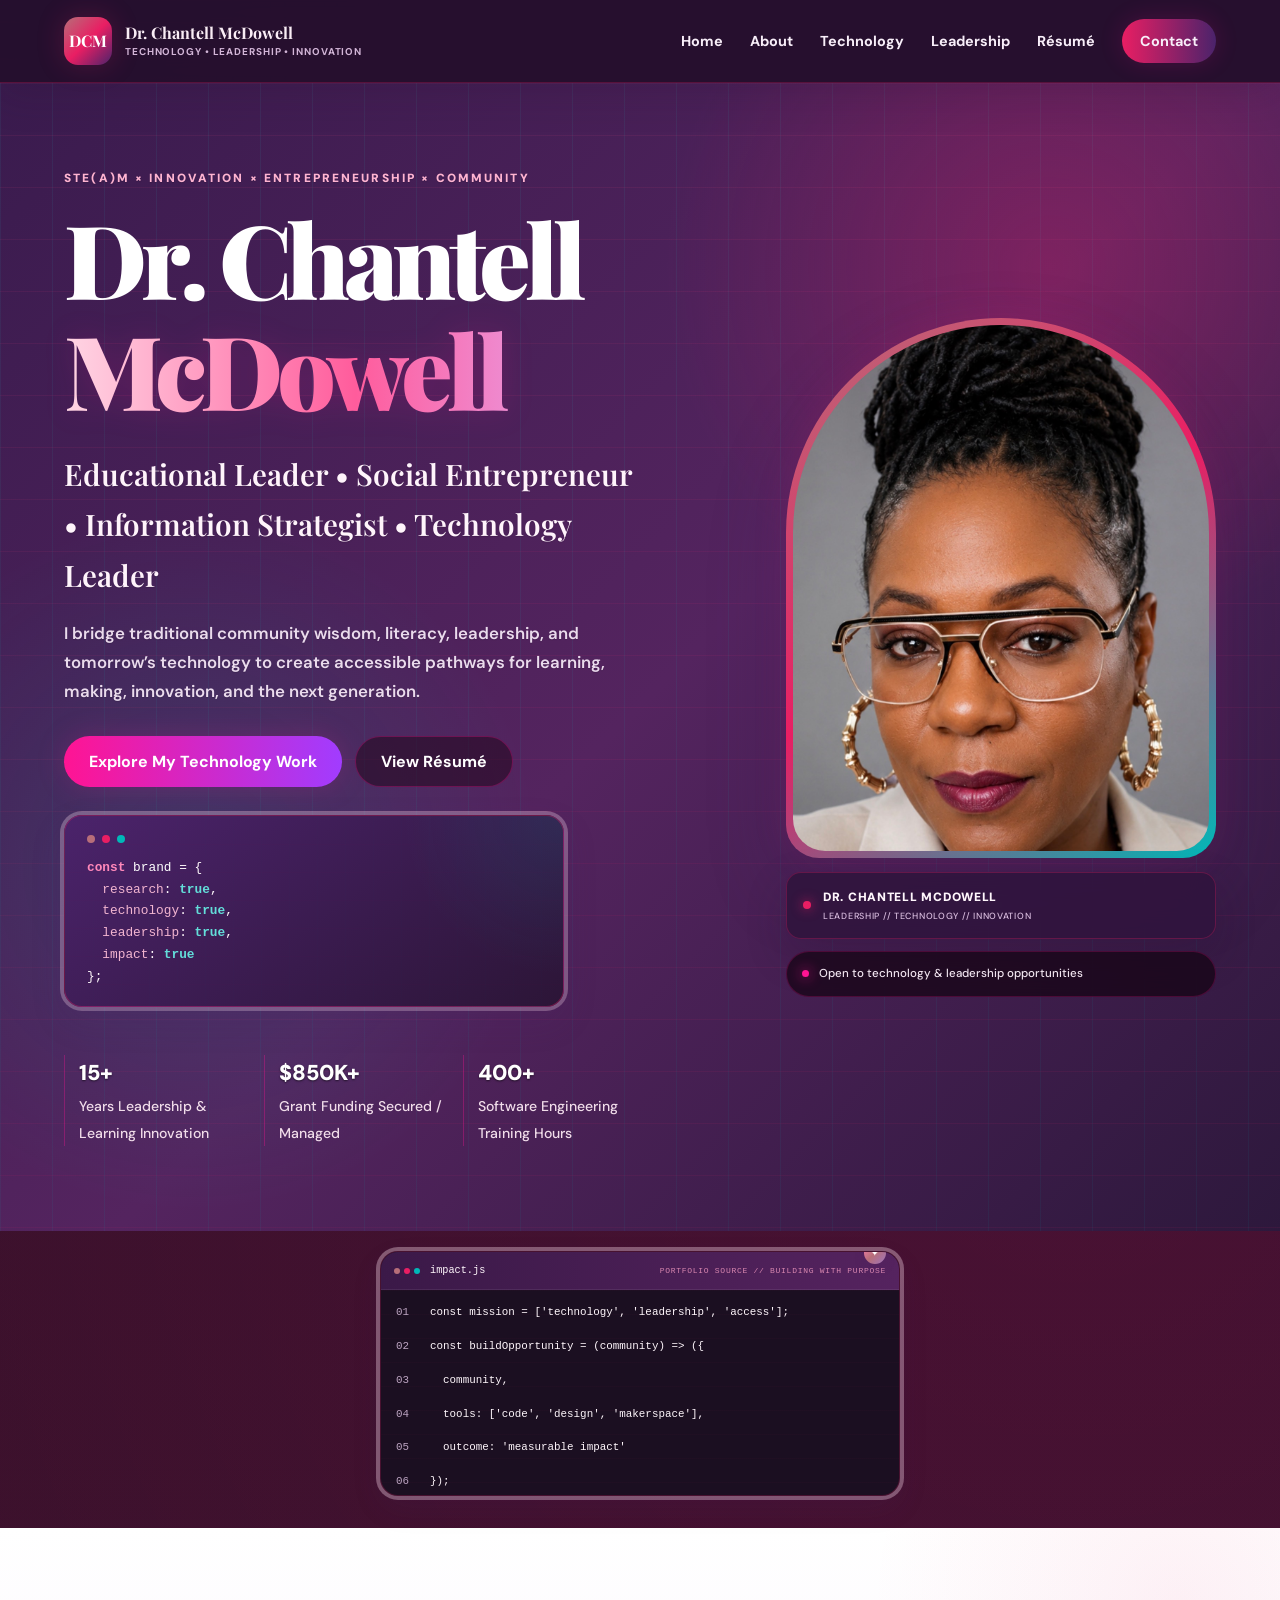
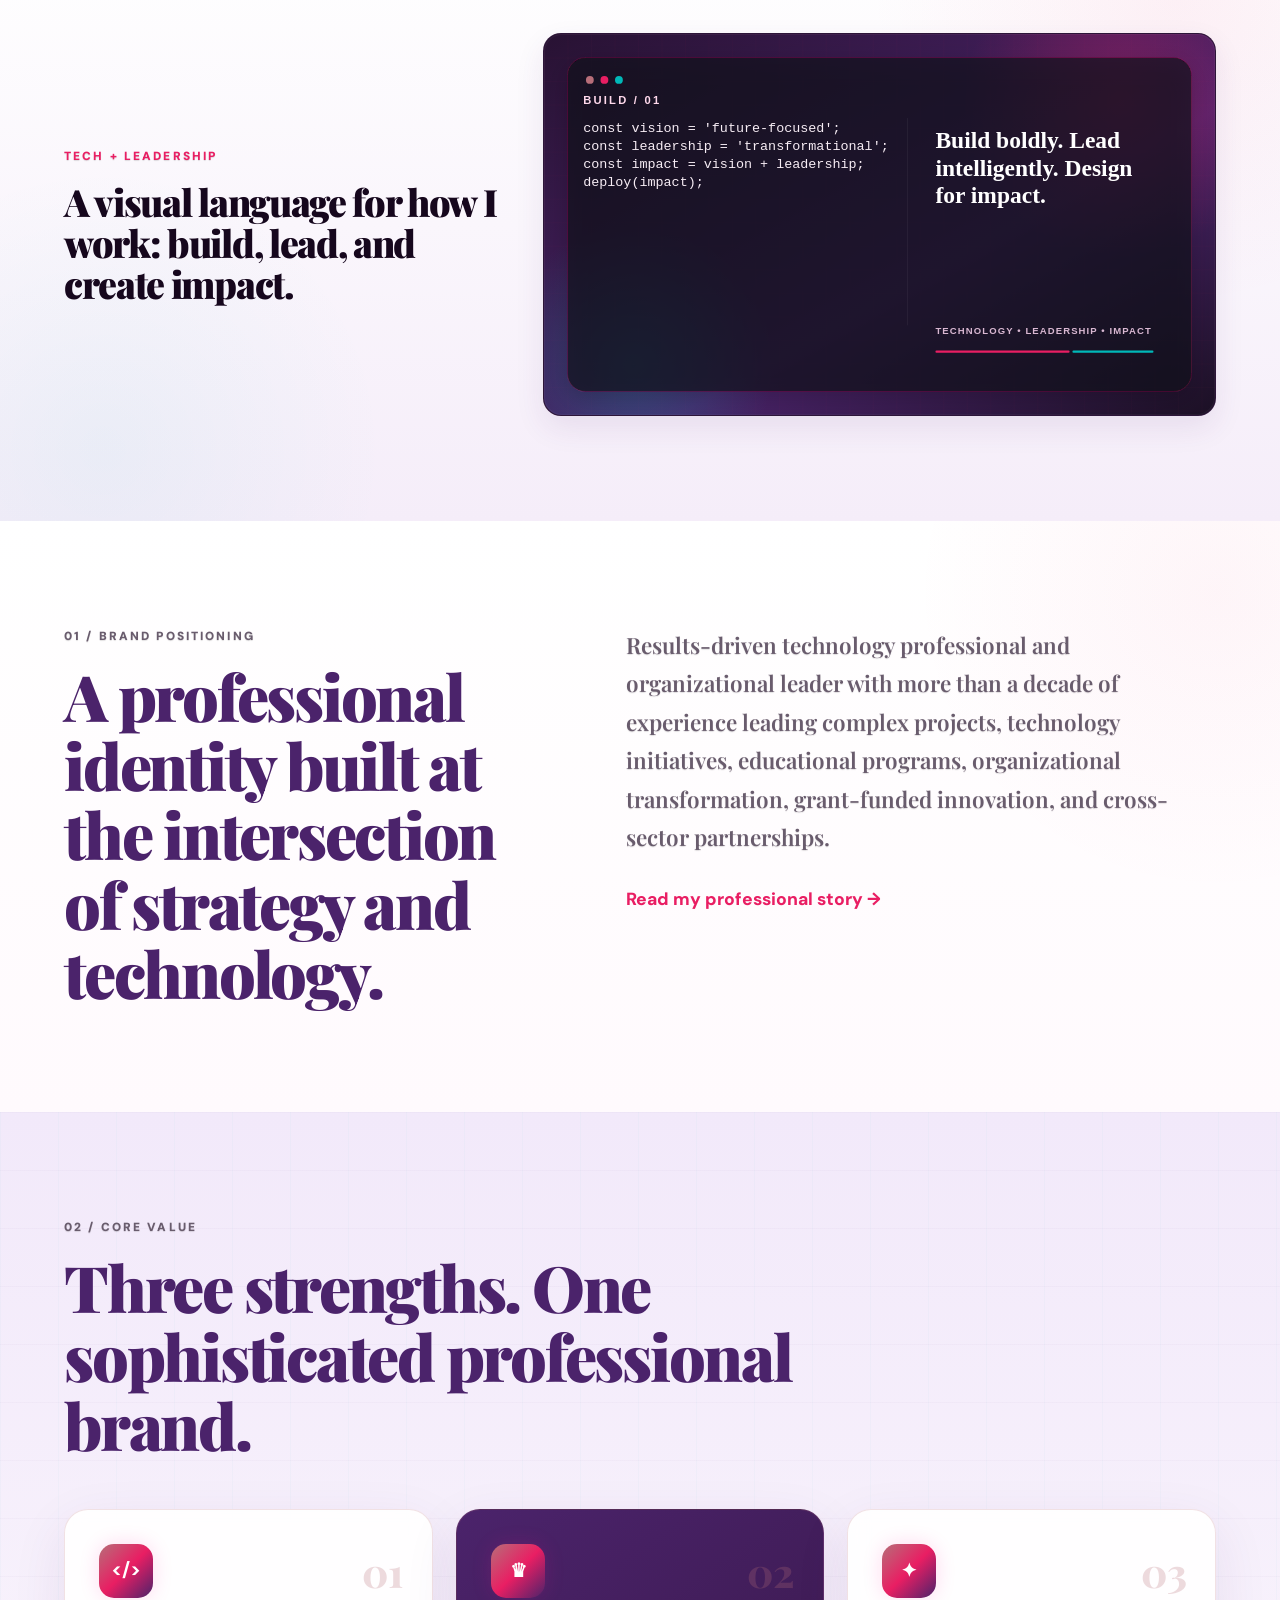
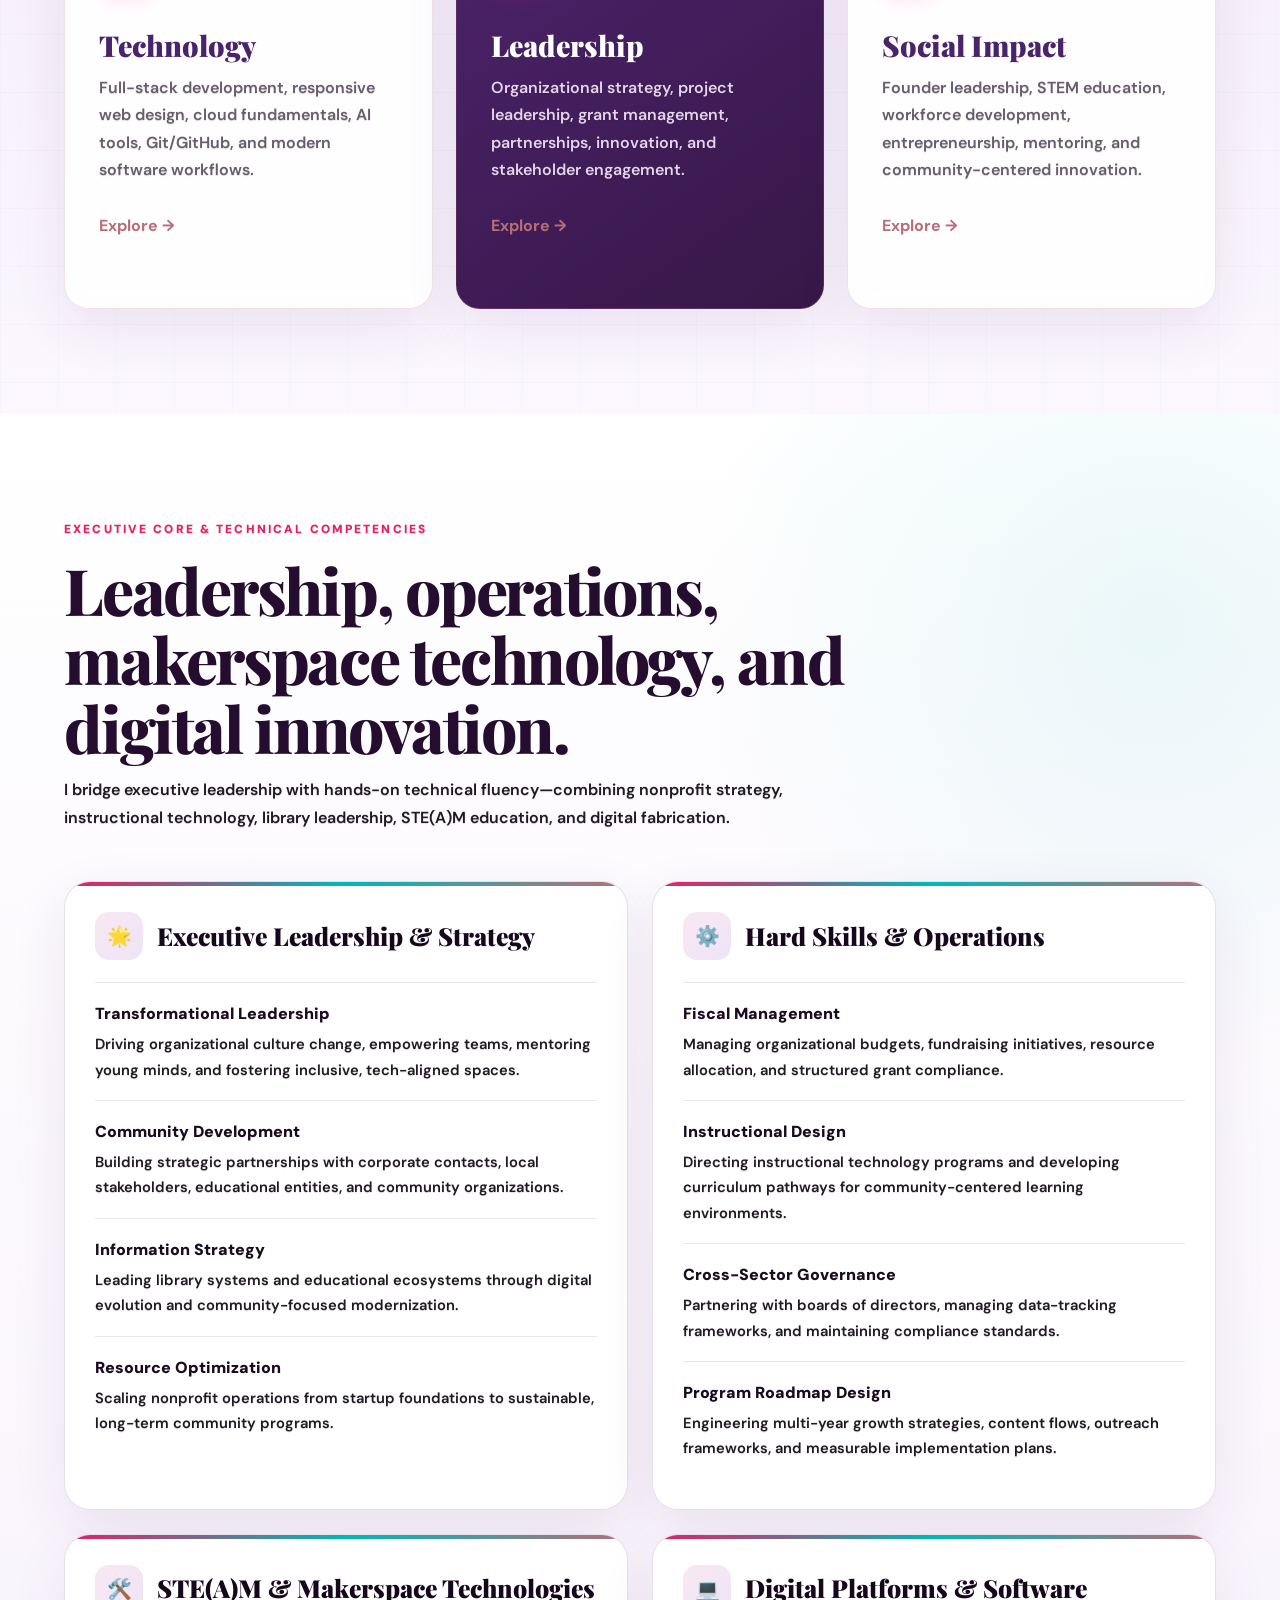
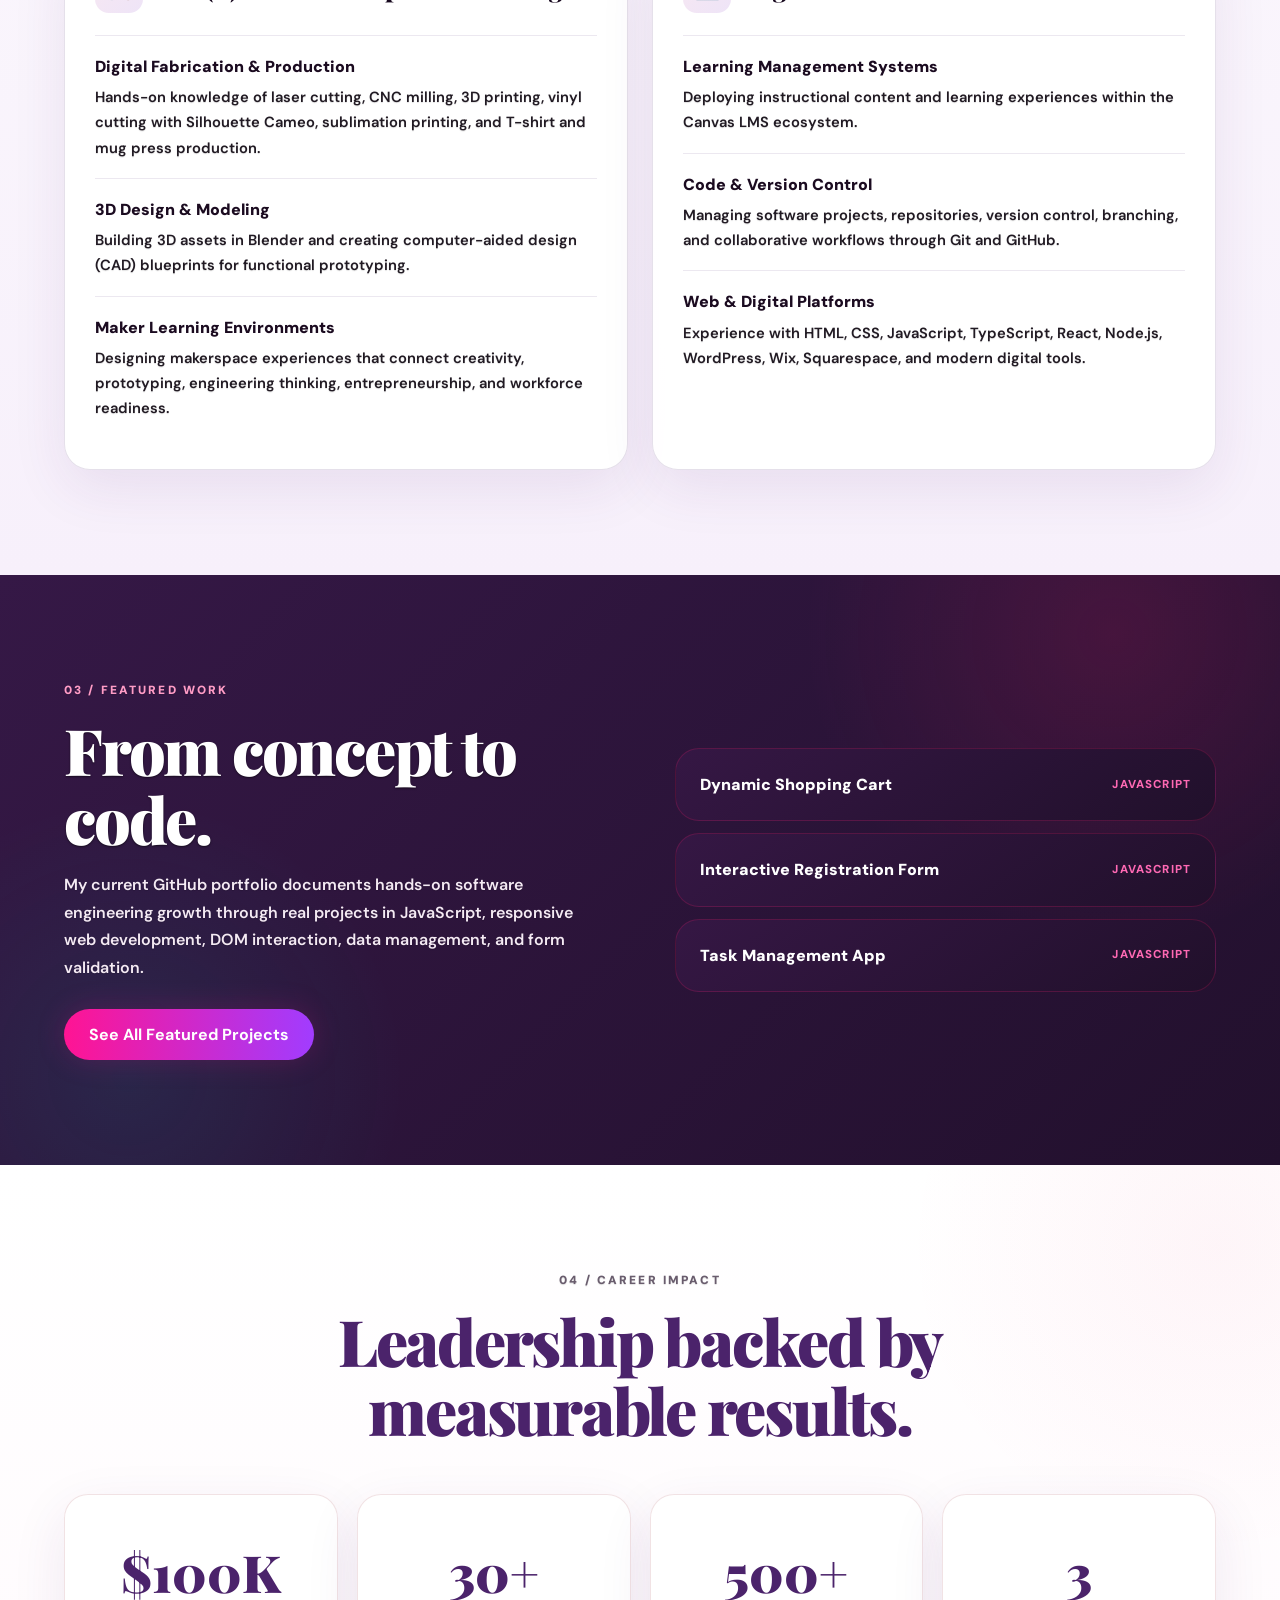
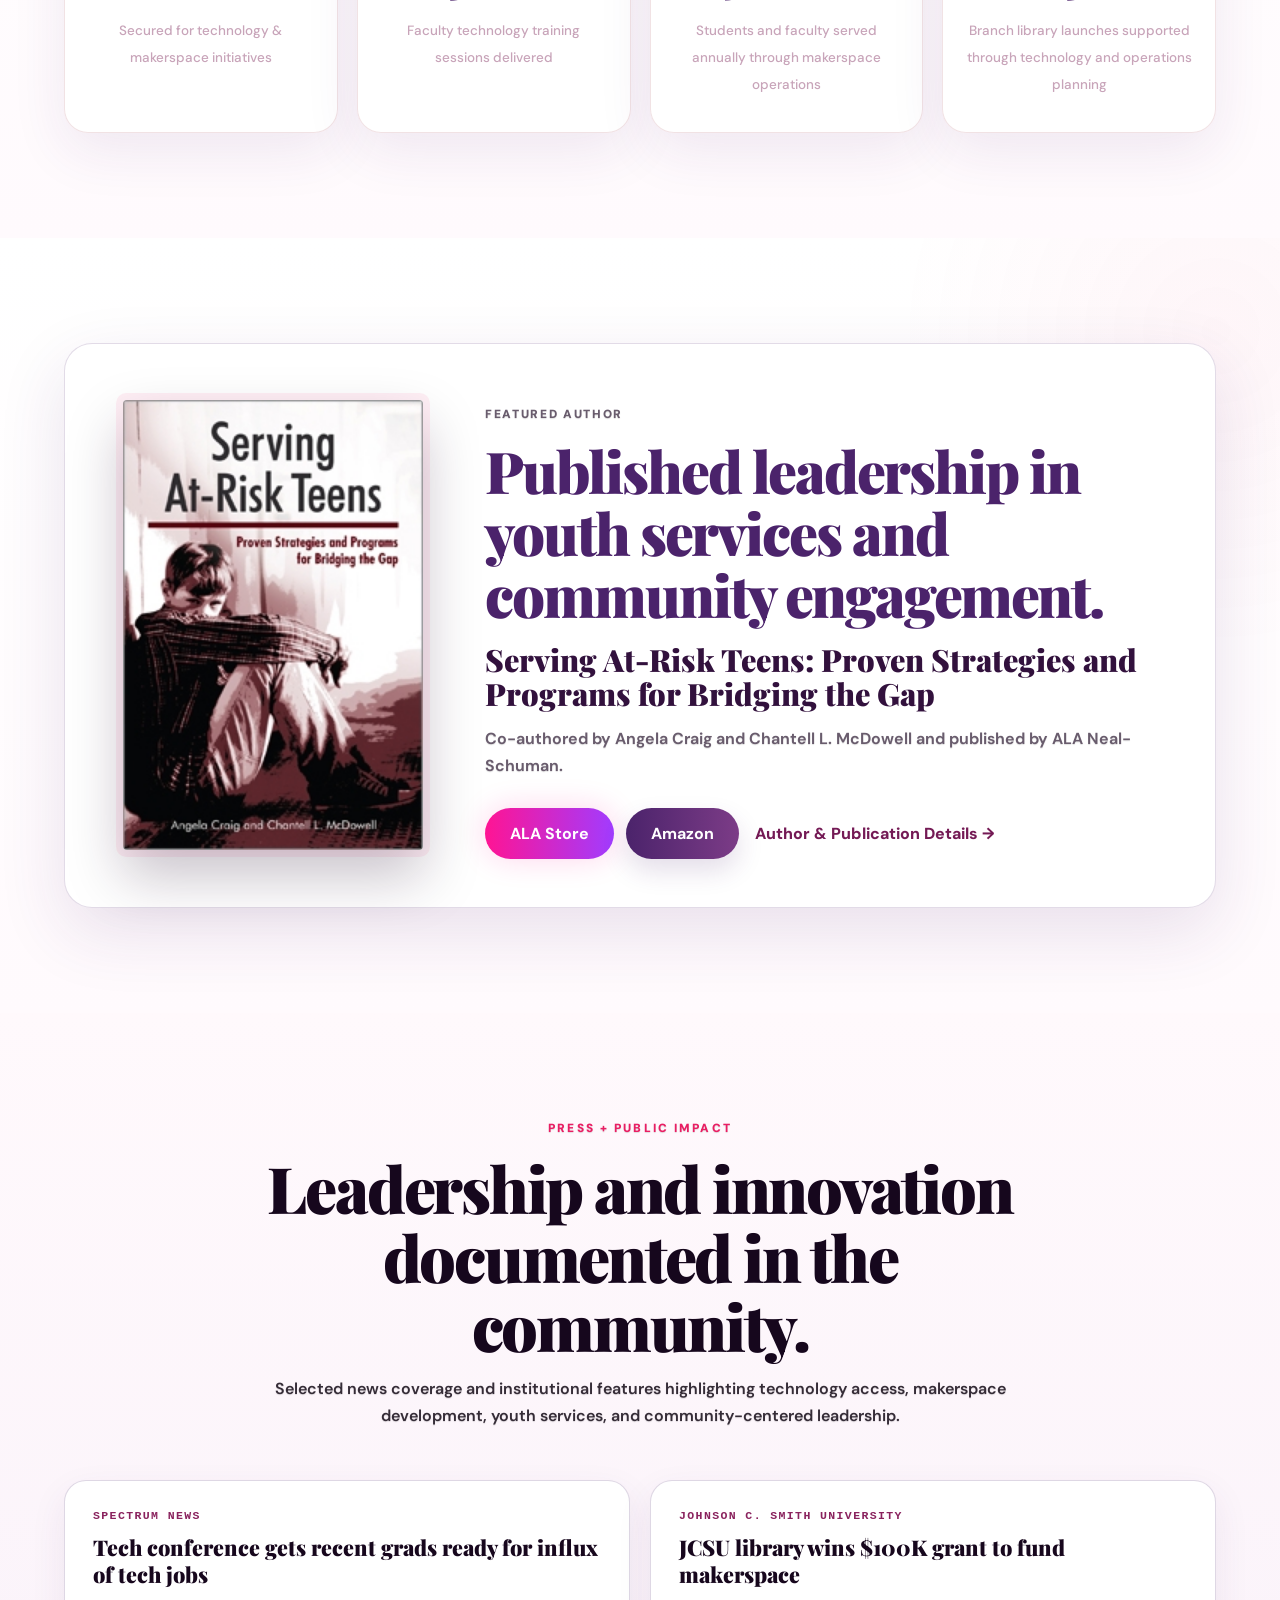
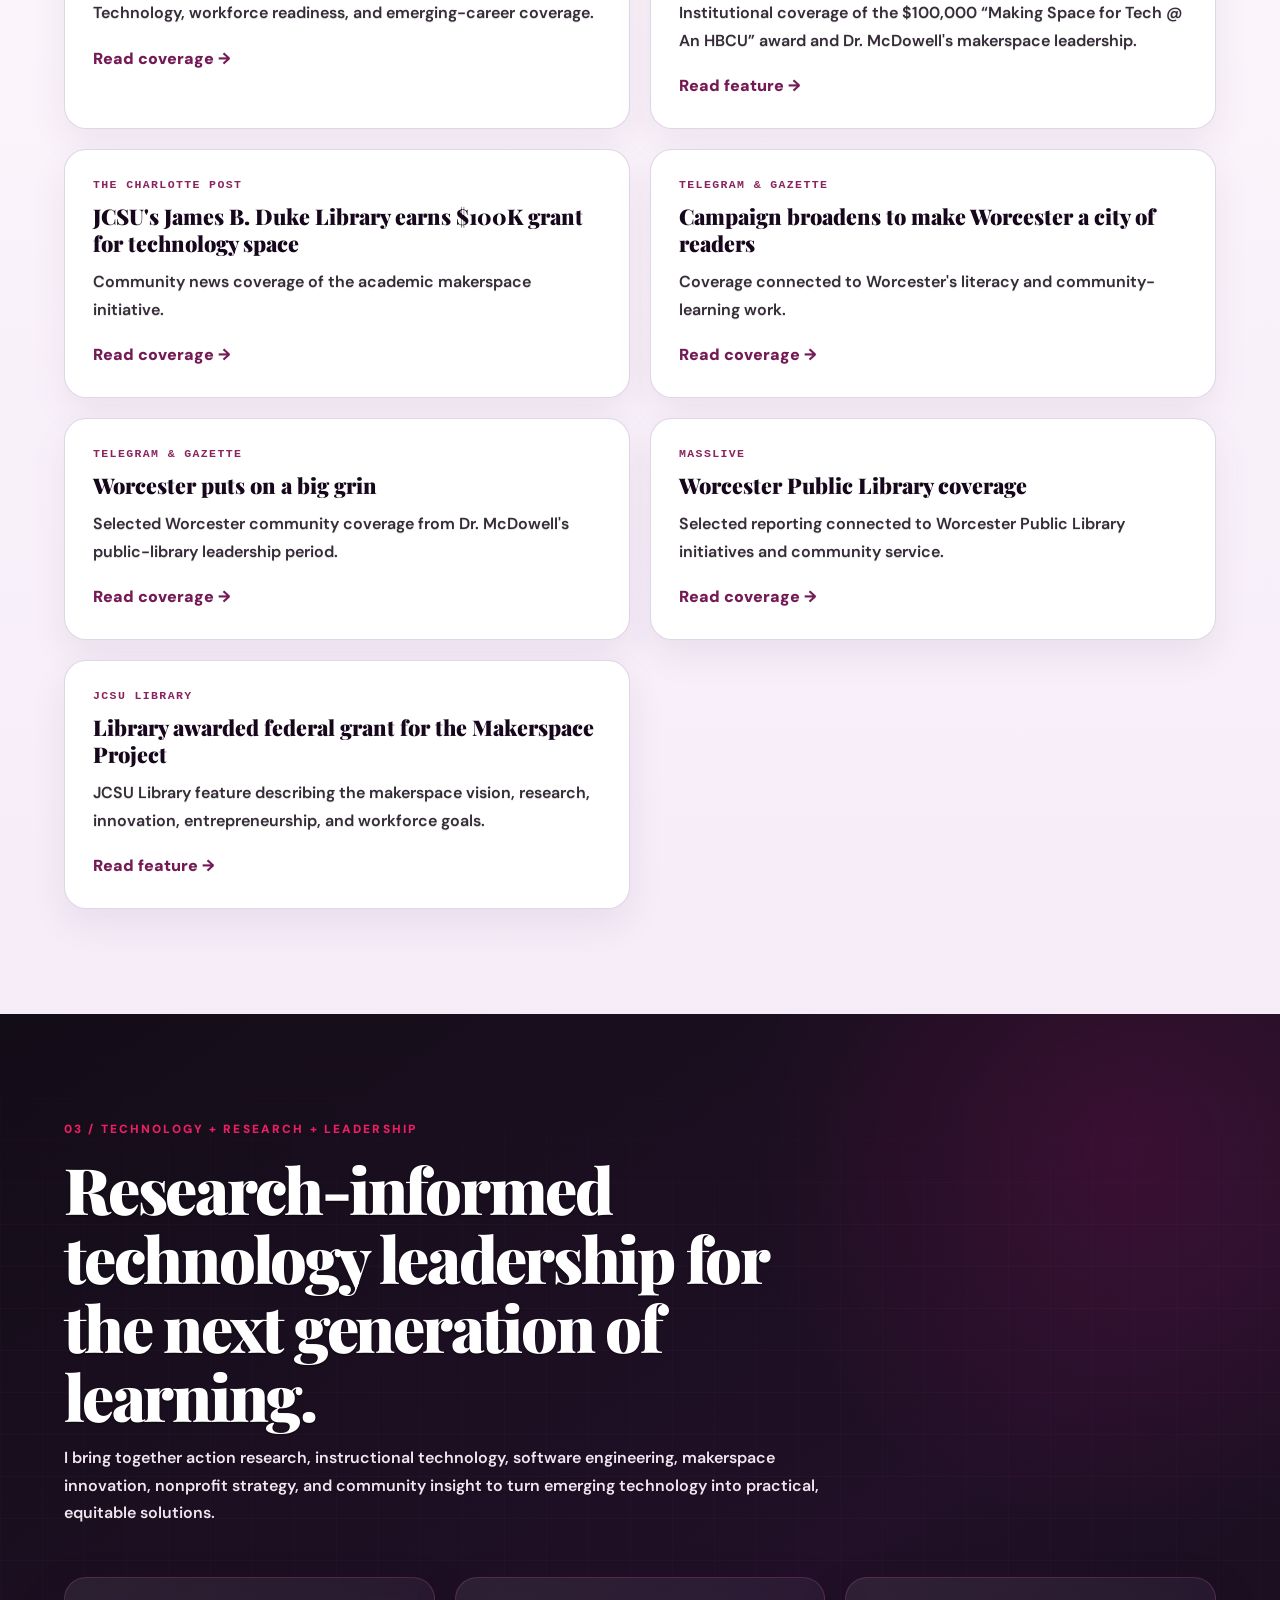
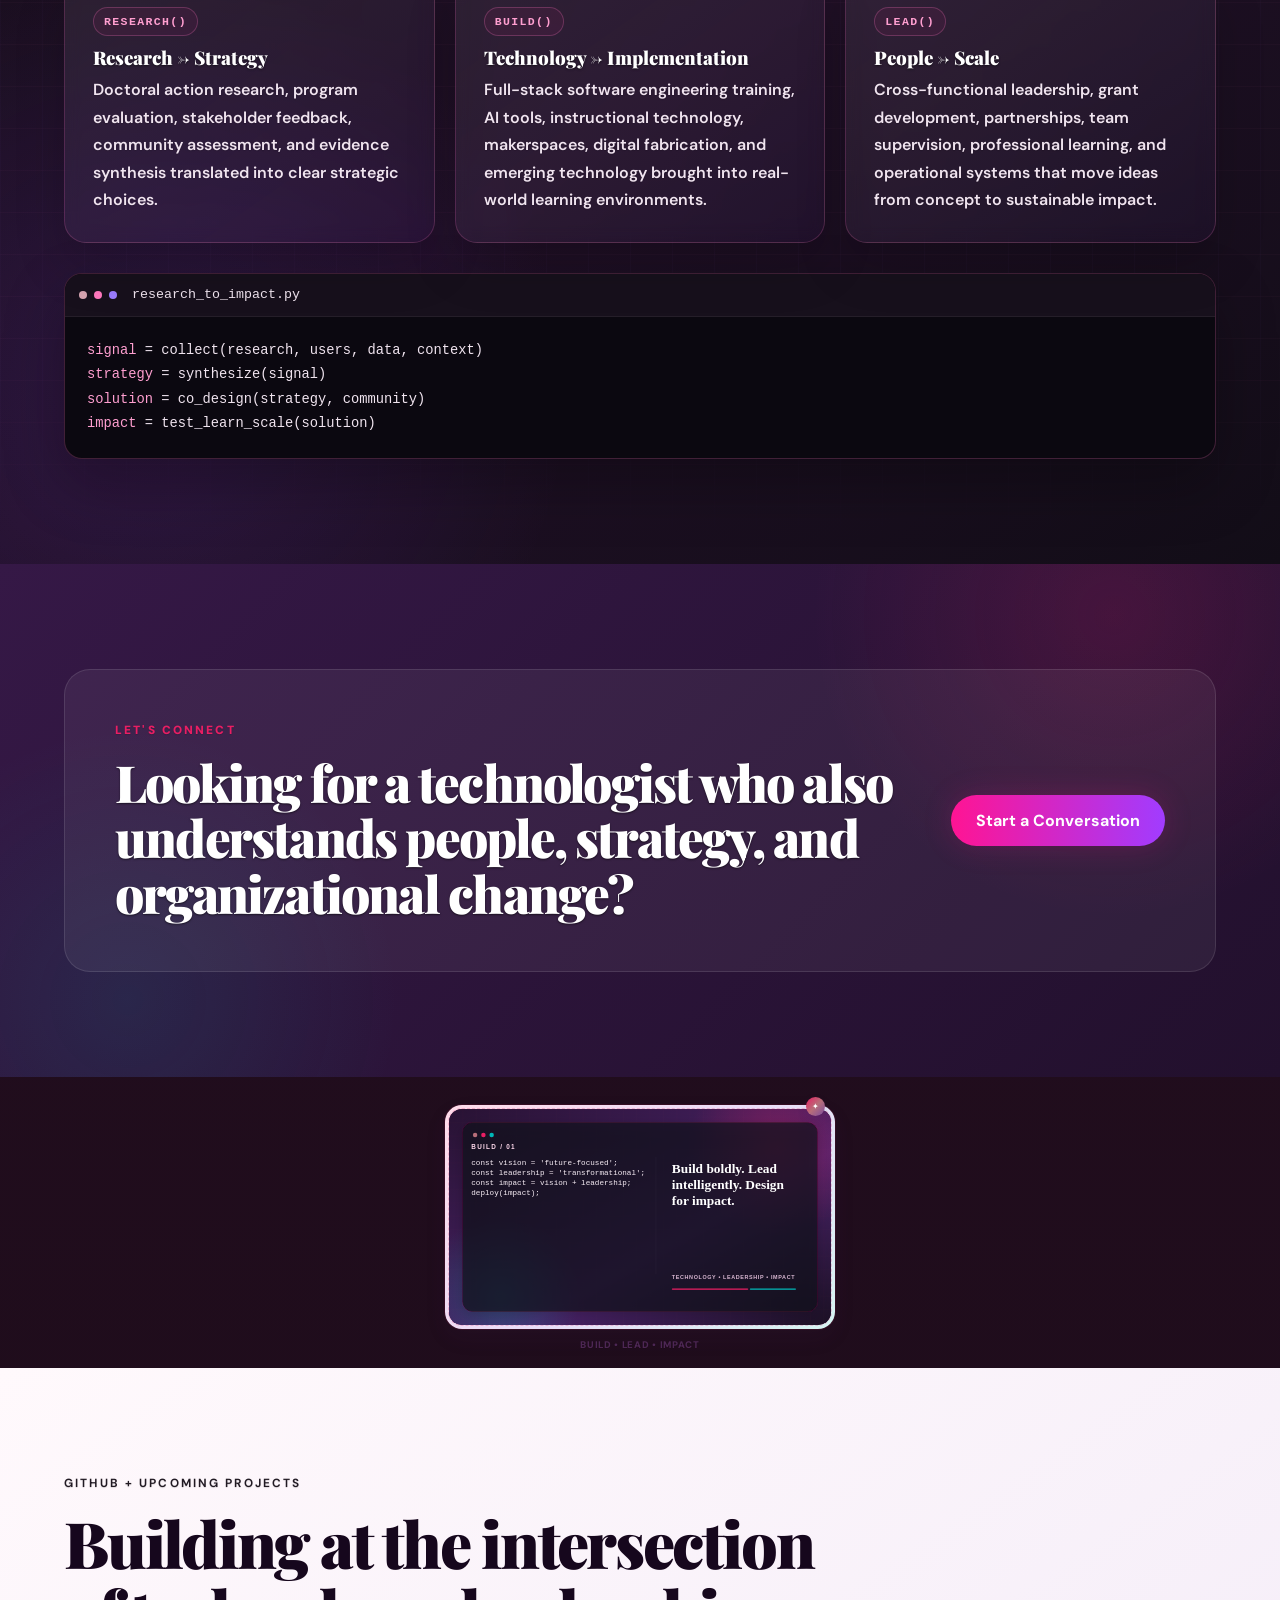
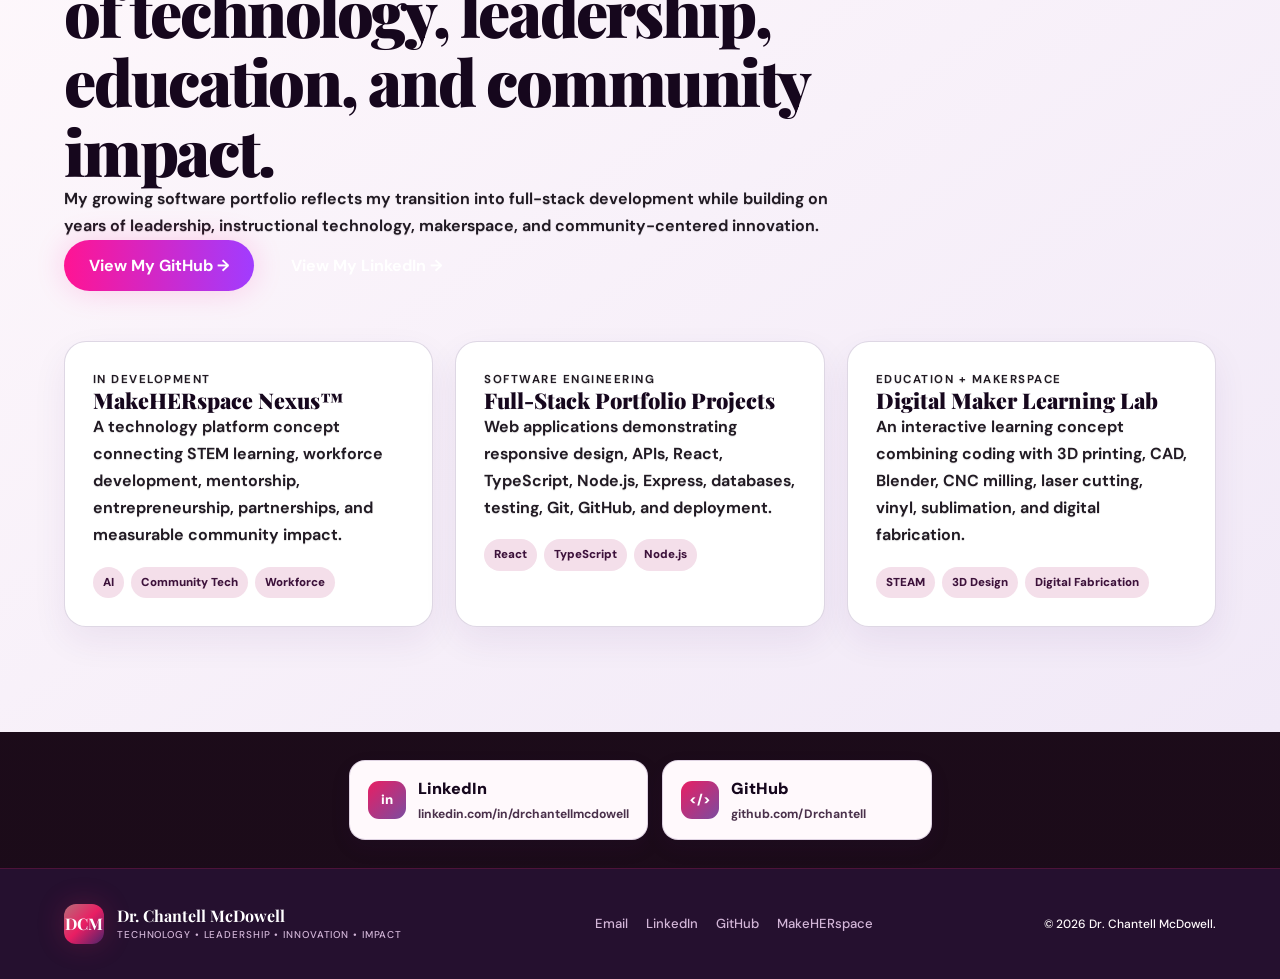
==== index.html @ 2b9bd10f "Build professional digital profile portfolio" ====
<!doctype html>
<html lang="en">
<head>
  <meta charset="UTF-8">
  <meta name="viewport" content="width=device-width, initial-scale=1.0">
  <meta name="description" content="Professional portfolio of Dr. Chantell McDowell.">
  <meta name="theme-color" content="#0c0810">
  <title>Dr. Chantell McDowell | Technology, Leadership & Innovation</title>
  <link rel="preconnect" href="https://fonts.googleapis.com">
  <link rel="preconnect" href="https://fonts.gstatic.com" crossorigin>
  <link href="https://fonts.googleapis.com/css2?family=DM+Sans:wght@400;500;600;700&family=Playfair+Display:wght@600;700&display=swap" rel="stylesheet">
  <link rel="stylesheet" href="style.css">
</head>
<body class="matrix-site feminine-matrix index-page">
<div class="feminine-data-grid" aria-hidden="true"></div>
<div class="matrix-rain sitewide-rain" aria-hidden="true"></div>
<div class="matrix-scanline sitewide-scanline" aria-hidden="true"></div>
<div class="ambient ambient-a"></div>
<div class="ambient ambient-b"></div>

<header class="site-header">
  <nav class="nav container">
    <a class="brand" href="index.html">
      <span class="brand-mark">DCM</span>
      <span class="brand-copy">
        <strong>Dr. Chantell McDowell</strong>
        <small>Technology • Leadership • Innovation</small>
      </span>
    </a>
    <button class="menu-button" id="menuButton" aria-label="Open menu">☰</button>
    <div class="nav-links" id="navLinks">
      <a href="index.html">Home</a>
      <a href="about.html">About</a>
      <a href="technology.html">Technology</a>
      <a href="leadership.html">Leadership</a>
      <a href="resume.html">Résumé</a>
      <a href="contact.html" class="nav-cta">Contact</a>
    </div>
  </nav>
</header>

<main>

<section class="hero" id="home">
  <div class="circuit-grid" aria-hidden="true"></div>

  <div class="container hero-layout">
    <div class="hero-copy reveal">
      <p class="kicker">STE(A)M × Innovation × Entrepreneurship × Community</p>

      <h1>Dr. Chantell <span>McDowell</span></h1>

      <p class="hero-role">
        Educational Leader • Social Entrepreneur • Information Strategist • Technology Leader
      </p>

      <p class="hero-lead">
        I bridge traditional community wisdom, literacy, leadership, and tomorrow’s technology to create
        accessible pathways for learning, making, innovation, and the next generation.
      </p>

      <div class="hero-actions">
        <a class="button primary" href="technology.html">Explore My Technology Work</a>
        <a class="button ghost" href="assets/resume/Dr_Chantell_McDowell_Resume.pdf" target="_blank" rel="noopener">View Résumé</a>
      </div>

      
      <div class="hero-code-card reveal" aria-label="Personal brand code">
        <div class="code-window-dots" aria-hidden="true">
          <span></span><span></span><span></span>
        </div>
        <pre class="brand-code"><code><span class="code-keyword">const</span> <span class="code-variable">brand</span> = {
  <span class="code-property">research</span>: <span class="code-boolean">true</span>,
  <span class="code-property">technology</span>: <span class="code-boolean">true</span>,
  <span class="code-property">leadership</span>: <span class="code-boolean">true</span>,
  <span class="code-property">impact</span>: <span class="code-boolean">true</span>
};</code></pre>
      </div>

      <div class="metric-row">
        <div>
          <strong>15+</strong>
          <span>Years Leadership & Learning Innovation</span>
        </div>
        <div>
          <strong>$850K+</strong>
          <span>Grant Funding Secured / Managed</span>
        </div>
        <div>
          <strong>400+</strong>
          <span>Software Engineering Training Hours</span>
        </div>
      </div>
    </div>

    <div class="hero-portrait reveal">
      <div class="portrait-stack">
        <div class="portrait-frame">
        <img src="assets/images/IMG_4313%202.jpg" alt="Dr. Chantell McDowell professional portrait">
      </div>
        <div class="portrait-tech-label">
        <span class="portrait-tech-dot"></span>
        <div>
          <strong>DR. CHANTELL MCDOWELL</strong>
          <small>LEADERSHIP // TECHNOLOGY // INNOVATION</small>
        </div>
      </div>
      </div>

      <div class="status-chip">
        <i></i>
        Open to technology & leadership opportunities
      </div>
    </div>
  </div>
</section>
<section class="raw-code-band" aria-label="PORTFOLIO SOURCE // BUILDING WITH PURPOSE">
  <div class="container">
    <div class="raw-code-window reveal">
      <div class="raw-code-toolbar">
        <div class="raw-code-dots" aria-hidden="true"><i></i><i></i><i></i></div>
        <span>impact.js</span>
        <small>PORTFOLIO SOURCE // BUILDING WITH PURPOSE</small>
      </div>
      <pre class="raw-code-pre"><code><span class="raw-line"><span class="line-number">01</span>const mission = [&#x27;technology&#x27;, &#x27;leadership&#x27;, &#x27;access&#x27;];</span>
<span class="raw-line"><span class="line-number">02</span>const buildOpportunity = (community) =&gt; ({</span>
<span class="raw-line"><span class="line-number">03</span>  community,</span>
<span class="raw-line"><span class="line-number">04</span>  tools: [&#x27;code&#x27;, &#x27;design&#x27;, &#x27;makerspace&#x27;],</span>
<span class="raw-line"><span class="line-number">05</span>  outcome: &#x27;measurable impact&#x27;</span>
<span class="raw-line"><span class="line-number">06</span>});</span>
<span class="raw-line"><span class="line-number">07</span></span>
<span class="raw-line"><span class="line-number">08</span>buildOpportunity(&#x27;future innovators&#x27;);</span></code></pre>
    </div>
  </div>
</section>




<section class="section code-visual-section">
  <div class="container code-visual-layout reveal">
    <div class="code-visual-copy">
      <p class="section-code">TECH + LEADERSHIP</p>
      <h2>A visual language for how I work: build, lead, and create impact.</h2>
    </div>
    <figure class="code-visual-frame">
      <img src="assets/images/code-visual-build.svg" alt="Futuristic code graphic with quote about building, leadership, and impact">
    </figure>
  </div>
</section>


<section class="section white-section">
  <div class="container intro-grid reveal">
    <div>
      <p class="section-code">01 / BRAND POSITIONING</p>
      <h2>A professional identity built at the intersection of strategy and technology.</h2>
    </div>
    <div class="large-copy">
      <p>
        Results-driven technology professional and organizational leader with more than a decade
        of experience leading complex projects, technology initiatives, educational programs,
        organizational transformation, grant-funded innovation, and cross-sector partnerships.
      </p>
      <a class="text-link" href="about.html">Read my professional story →</a>
    </div>
  </div>
</section>

<section class="section cards-section">
  <div class="container">
    <div class="section-heading reveal">
      <p class="section-code">02 / CORE VALUE</p>
      <h2>Three strengths. One sophisticated professional brand.</h2>
    </div>
    <div class="tri-grid">
      <a href="technology.html" class="pillar reveal">
        <span class="pillar-icon">&lt;/&gt;</span>
        <small>01</small>
        <h3>Technology</h3>
        <p>Full-stack development, responsive web design, cloud fundamentals, AI tools, Git/GitHub, and modern software workflows.</p>
        <span class="arrow">Explore →</span>
      </a>
      <a href="leadership.html" class="pillar feature reveal">
        <span class="pillar-icon">♛</span>
        <small>02</small>
        <h3>Leadership</h3>
        <p>Organizational strategy, project leadership, grant management, partnerships, innovation, and stakeholder engagement.</p>
        <span class="arrow">Explore →</span>
      </a>
      <a href="leadership.html#makeherspace" class="pillar reveal">
        <span class="pillar-icon">✦</span>
        <small>03</small>
        <h3>Social Impact</h3>
        <p>Founder leadership, STEM education, workforce development, entrepreneurship, mentoring, and community-centered innovation.</p>
        <span class="arrow">Explore →</span>
      </a>
    </div>
  </div>
</section>


<section class="section expertise-matrix-section">
  <div class="container">
    <div class="section-heading reveal">
      <p class="section-code">EXECUTIVE CORE & TECHNICAL COMPETENCIES</p>
      <h2 class="dark-expertise-heading">Leadership, operations, makerspace technology, and digital innovation.</h2>
      <p>I bridge executive leadership with hands-on technical fluency—combining nonprofit strategy, instructional technology, library leadership, STE(A)M education, and digital fabrication.</p>
    </div>

    <div class="expertise-matrix-grid">
      <article class="expertise-matrix-card reveal">
        <div class="matrix-card-header">
          <span class="matrix-card-icon">🌟</span>
          <h3>Executive Leadership & Strategy</h3>
        </div>
        <div class="matrix-skill-row">
          <strong>Transformational Leadership</strong>
          <p>Driving organizational culture change, empowering teams, mentoring young minds, and fostering inclusive, tech-aligned spaces.</p>
        </div>
        <div class="matrix-skill-row">
          <strong>Community Development</strong>
          <p>Building strategic partnerships with corporate contacts, local stakeholders, educational entities, and community organizations.</p>
        </div>
        <div class="matrix-skill-row">
          <strong>Information Strategy</strong>
          <p>Leading library systems and educational ecosystems through digital evolution and community-focused modernization.</p>
        </div>
        <div class="matrix-skill-row">
          <strong>Resource Optimization</strong>
          <p>Scaling nonprofit operations from startup foundations to sustainable, long-term community programs.</p>
        </div>
      </article>

      <article class="expertise-matrix-card reveal">
        <div class="matrix-card-header">
          <span class="matrix-card-icon">⚙️</span>
          <h3>Hard Skills & Operations</h3>
        </div>
        <div class="matrix-skill-row">
          <strong>Fiscal Management</strong>
          <p>Managing organizational budgets, fundraising initiatives, resource allocation, and structured grant compliance.</p>
        </div>
        <div class="matrix-skill-row">
          <strong>Instructional Design</strong>
          <p>Directing instructional technology programs and developing curriculum pathways for community-centered learning environments.</p>
        </div>
        <div class="matrix-skill-row">
          <strong>Cross-Sector Governance</strong>
          <p>Partnering with boards of directors, managing data-tracking frameworks, and maintaining compliance standards.</p>
        </div>
        <div class="matrix-skill-row">
          <strong>Program Roadmap Design</strong>
          <p>Engineering multi-year growth strategies, content flows, outreach frameworks, and measurable implementation plans.</p>
        </div>
      </article>

      <article class="expertise-matrix-card reveal">
        <div class="matrix-card-header">
          <span class="matrix-card-icon">🛠️</span>
          <h3>STE(A)M & Makerspace Technologies</h3>
        </div>
        <div class="matrix-skill-row">
          <strong>Digital Fabrication & Production</strong>
          <p>Hands-on knowledge of laser cutting, CNC milling, 3D printing, vinyl cutting with Silhouette Cameo, sublimation printing, and T-shirt and mug press production.</p>
        </div>
        <div class="matrix-skill-row">
          <strong>3D Design & Modeling</strong>
          <p>Building 3D assets in Blender and creating computer-aided design (CAD) blueprints for functional prototyping.</p>
        </div>
        <div class="matrix-skill-row">
          <strong>Maker Learning Environments</strong>
          <p>Designing makerspace experiences that connect creativity, prototyping, engineering thinking, entrepreneurship, and workforce readiness.</p>
        </div>
      </article>

      <article class="expertise-matrix-card reveal">
        <div class="matrix-card-header">
          <span class="matrix-card-icon">💻</span>
          <h3>Digital Platforms & Software</h3>
        </div>
        <div class="matrix-skill-row">
          <strong>Learning Management Systems</strong>
          <p>Deploying instructional content and learning experiences within the Canvas LMS ecosystem.</p>
        </div>
        <div class="matrix-skill-row">
          <strong>Code & Version Control</strong>
          <p>Managing software projects, repositories, version control, branching, and collaborative workflows through Git and GitHub.</p>
        </div>
        <div class="matrix-skill-row">
          <strong>Web & Digital Platforms</strong>
          <p>Experience with HTML, CSS, JavaScript, TypeScript, React, Node.js, WordPress, Wix, Squarespace, and modern digital tools.</p>
        </div>
      </article>
    </div>
  </div>
</section>

<section class="section dark-section">
  <div class="container featured-work reveal">
    <div>
      <p class="section-code pink">03 / FEATURED WORK</p>
      <h2>From concept to code.</h2>
      <p>My current GitHub portfolio documents hands-on software engineering growth through real projects in JavaScript, responsive web development, DOM interaction, data management, and form validation.</p>
      <a class="button primary" href="technology.html">See All Featured Projects</a>
    </div>
    <div class="mini-projects">
      <a href="https://github.com/Drchantell/Dynamic_Shopping_Cart" target="_blank"><strong>Dynamic Shopping Cart</strong><span>JavaScript</span></a>
      <a href="https://github.com/Drchantell/Interactive_Registration_Form" target="_blank"><strong>Interactive Registration Form</strong><span>JavaScript</span></a>
      <a href="https://github.com/Drchantell/SBA_4_Task_Management_App" target="_blank"><strong>Task Management App</strong><span>JavaScript</span></a>
    </div>
  </div>
</section>

<section class="section impact-section">
  <div class="container">
    <div class="section-heading centered reveal">
      <p class="section-code">04 / CAREER IMPACT</p>
      <h2>Leadership backed by measurable results.</h2>
    </div>
    <div class="impact-grid">
      <div class="stat reveal"><strong>$100K</strong><span>Secured for technology & makerspace initiatives</span></div>
      <div class="stat reveal"><strong>30+</strong><span>Faculty technology training sessions delivered</span></div>
      <div class="stat reveal"><strong>500+</strong><span>Students and faculty served annually through makerspace operations</span></div>
      <div class="stat reveal"><strong>3</strong><span>Branch library launches supported through technology and operations planning</span></div>
    </div>
  </div>
</section>





<section class="section author-home featured-author-strong">
  <div class="container author-home-card reveal">
    <div class="author-home-cover">
      <img src="assets/images/serving-at-risk-teens-cover.jpg"
           alt="Cover of Serving At-Risk Teens: Proven Strategies and Programs for Bridging the Gap">
    </div>

    <div class="author-home-content">
      <p class="section-code">FEATURED AUTHOR</p>
      <h2>Published leadership in youth services and community engagement.</h2>

      <h3>Serving At-Risk Teens: Proven Strategies and Programs for Bridging the Gap</h3>

      <p class="author-byline">
        Co-authored by Angela Craig and Chantell L. McDowell and published by ALA Neal-Schuman.
      </p>

      <div class="author-link-row">
        <a class="button primary"
           href="https://alastore.ala.org/content/serving-risk-teens-proven-strategies-and-programs-bridging-gap"
           target="_blank" rel="noopener">ALA Store</a>

        <a class="button author-amazon"
           href="https://www.amazon.com/s?k=9781555707606"
           target="_blank" rel="noopener">Amazon</a>

        <a class="author-details-link"
           href="about.html#publications">Author &amp; Publication Details →</a>
      </div>
    </div>
  </div>
</section>

<section class="section press-section" id="press">
  <div class="container">
    <div class="section-heading centered reveal">
      <p class="section-code">PRESS + PUBLIC IMPACT</p>
      <h2>Leadership and innovation documented in the community.</h2>
      <p>Selected news coverage and institutional features highlighting technology access, makerspace development, youth services, and community-centered leadership.</p>
    </div>
    <div class="press-grid">
      <a class="press-card reveal" href="https://spectrumlocalnews.com/nc/coastal/news/2018/04/14/tech-conference-gets-recent-grads-ready-for-influx-of-tech-jobs" target="_blank" rel="noopener"><span>Spectrum News</span><h3>Tech conference gets recent grads ready for influx of tech jobs</h3><p>Technology, workforce readiness, and emerging-career coverage.</p><b>Read coverage →</b></a>
      <a class="press-card reveal" href="https://www.jcsu.edu/news/jcsu-library-wins-100k-grant-fund-makerspace-0" target="_blank" rel="noopener"><span>Johnson C. Smith University</span><h3>JCSU library wins $100K grant to fund makerspace</h3><p>Institutional coverage of the $100,000 “Making Space for Tech @ An HBCU” award and Dr. McDowell's makerspace leadership.</p><b>Read feature →</b></a>
      <a class="press-card reveal" href="http://www.thecharlottepost.com/news/2018/07/07/local-state/jcsu-s-james-b.-duke-library-earns-100k-grant-for-technology-space/" target="_blank" rel="noopener"><span>The Charlotte Post</span><h3>JCSU's James B. Duke Library earns $100K grant for technology space</h3><p>Community news coverage of the academic makerspace initiative.</p><b>Read coverage →</b></a>
      <a class="press-card reveal" href="https://www.telegram.com/story/news/2014/09/14/campaign-broadens-to-make-worcester/36408829007/?gnt-cfr=1&gca-cat=p&gca-uir=true&gca-epti=z115030e111740v115030d--56--b--56--&gca-ft=186&gca-ds=sophi" target="_blank" rel="noopener"><span>Telegram & Gazette</span><h3>Campaign broadens to make Worcester a city of readers</h3><p>Coverage connected to Worcester's literacy and community-learning work.</p><b>Read coverage →</b></a>
      <a class="press-card reveal" href="https://www.telegram.com/story/news/local/north/2014/10/02/worcester-puts-on-big-grin/36261854007/?gnt-cfr=1&gca-cat=p&gca-uir=true&gca-epti=z113830e111340v113830d--42--b--42--&gca-ft=178&gca-ds=sophi" target="_blank" rel="noopener"><span>Telegram & Gazette</span><h3>Worcester puts on a big grin</h3><p>Selected Worcester community coverage from Dr. McDowell's public-library leadership period.</p><b>Read coverage →</b></a>
      <a class="press-card reveal" href="https://www.masslive.com/news/worcester/2015/05/worcester_public_library_seeki.html" target="_blank" rel="noopener"><span>MassLive</span><h3>Worcester Public Library coverage</h3><p>Selected reporting connected to Worcester Public Library initiatives and community service.</p><b>Read coverage →</b></a>
      <a class="press-card reveal" href="https://www.library.jcsu.edu/library-awarded-federal-grant-for-the-makerspace-project/" target="_blank" rel="noopener"><span>JCSU Library</span><h3>Library awarded federal grant for the Makerspace Project</h3><p>JCSU Library feature describing the makerspace vision, research, innovation, entrepreneurship, and workforce goals.</p><b>Read feature →</b></a>
    </div>
  </div>
</section>

<section class="section ai-rd-section" id="ai-research">
  <div class="container">
    <div class="section-heading reveal">
      <p class="section-code">03 / TECHNOLOGY + RESEARCH + LEADERSHIP</p>
      <h2>Research-informed technology leadership for the next generation of learning.</h2>
      <p>I bring together action research, instructional technology, software engineering, makerspace innovation, nonprofit strategy, and community insight to turn emerging technology into practical, equitable solutions.</p>
    </div>
    <div class="ai-rd-grid">
      <article class="ai-rd-card reveal">
        <span class="matrix-tag">RESEARCH()</span>
        <h3>Research → Strategy</h3>
        <p>Doctoral action research, program evaluation, stakeholder feedback, community assessment, and evidence synthesis translated into clear strategic choices.</p>
      </article>
      <article class="ai-rd-card reveal">
        <span class="matrix-tag">BUILD()</span>
        <h3>Technology → Implementation</h3>
        <p>Full-stack software engineering training, AI tools, instructional technology, makerspaces, digital fabrication, and emerging technology brought into real-world learning environments.</p>
      </article>
      <article class="ai-rd-card reveal">
        <span class="matrix-tag">LEAD()</span>
        <h3>People → Scale</h3>
        <p>Cross-functional leadership, grant development, partnerships, team supervision, professional learning, and operational systems that move ideas from concept to sustainable impact.</p>
      </article>
    </div>
    <div class="matrix-terminal reveal">
      <div class="terminal-bar"><span></span><span></span><span></span><small>research_to_impact.py</small></div>
      <pre><code><span class="term-key">signal</span> = collect(research, users, data, context)
<span class="term-key">strategy</span> = synthesize(signal)
<span class="term-key">solution</span> = co_design(strategy, community)
<span class="term-key">impact</span> = test_learn_scale(solution)</code></pre>
    </div>
  </div>
</section>

<section class="section cta-section">
  <div class="container cta-card reveal">
    <div>
      <p class="section-code pink">LET'S CONNECT</p>
      <h2>Looking for a technologist who also understands people, strategy, and organizational change?</h2>
    </div>
    <a class="button primary" href="contact.html">Start a Conversation</a>
  </div>
</section>

<aside class="mini-code-visual reveal" aria-label="Build • Lead • Impact">
  <div class="mini-code-frame">
    <img src="assets/images/code-visual-build.svg" alt="Build • Lead • Impact">
  </div>
  <p>Build • Lead • Impact</p>
</aside>


<section class="section github-upcoming-section" id="projects">
  <div class="container">
    <div class="section-heading reveal">
      <p class="section-code">GITHUB + UPCOMING PROJECTS</p>
      <h2>Building at the intersection of technology, leadership, education, and community impact.</h2>
      <p>My growing software portfolio reflects my transition into full-stack development while building on years of leadership, instructional technology, makerspace, and community-centered innovation.</p>
      <a class="button primary" href="https://github.com/Drchantell" target="_blank" rel="noopener">View My GitHub →</a>
      <a class="button secondary social-hero-button" href="https://www.linkedin.com/in/drchantellmcdowell/" target="_blank" rel="noopener noreferrer">View My LinkedIn →</a>
    </div>

    <div class="upcoming-project-grid">
      <article class="upcoming-project-card reveal">
        <p class="project-status">IN DEVELOPMENT</p>
        <h3>MakeHERspace Nexus™</h3>
        <p>A technology platform concept connecting STEM learning, workforce development, mentorship, entrepreneurship, partnerships, and measurable community impact.</p>
        <div class="project-tags"><span>AI</span><span>Community Tech</span><span>Workforce</span></div>
      </article>

      <article class="upcoming-project-card reveal">
        <p class="project-status">SOFTWARE ENGINEERING</p>
        <h3>Full-Stack Portfolio Projects</h3>
        <p>Web applications demonstrating responsive design, APIs, React, TypeScript, Node.js, Express, databases, testing, Git, GitHub, and deployment.</p>
        <div class="project-tags"><span>React</span><span>TypeScript</span><span>Node.js</span></div>
      </article>

      <article class="upcoming-project-card reveal">
        <p class="project-status">EDUCATION + MAKERSPACE</p>
        <h3>Digital Maker Learning Lab</h3>
        <p>An interactive learning concept combining coding with 3D printing, CAD, Blender, CNC milling, laser cutting, vinyl, sublimation, and digital fabrication.</p>
        <div class="project-tags"><span>STEAM</span><span>3D Design</span><span>Digital Fabrication</span></div>
      </article>
    </div>
  </div>
</section>

</main>


<div class="professional-social-links" aria-label="Professional profiles">
  <a class="social-profile-link linkedin-link" href="https://www.linkedin.com/in/drchantellmcdowell/" target="_blank" rel="noopener noreferrer" aria-label="Dr. Chantell McDowell on LinkedIn">
    <span class="social-icon">in</span>
    <span><strong>LinkedIn</strong><small>linkedin.com/in/drchantellmcdowell</small></span>
  </a>
  <a class="social-profile-link github-link" href="https://github.com/Drchantell" target="_blank" rel="noopener noreferrer" aria-label="Dr. Chantell McDowell on GitHub">
    <span class="social-icon">&lt;/&gt;</span>
    <span><strong>GitHub</strong><small>github.com/Drchantell</small></span>
  </a>
</div>

<footer class="site-footer">
  <div class="container footer-grid">
    <div>
      <a class="brand footer-brand" href="index.html">
        <span class="brand-mark">DCM</span>
        <span class="brand-copy">
          <strong>Dr. Chantell McDowell</strong>
          <small>Technology • Leadership • Innovation • Impact</small>
        </span>
      </a>
    </div>
    <div class="footer-links">
      <a href="mailto:drchantellmcdowell@gmail.com">Email</a>
      <a href="https://linkedin.com/in/drchantellmcdowell" target="_blank">LinkedIn</a>
      <a href="https://github.com/Drchantell" target="_blank">GitHub</a>
      <a href="https://www.makeherspace.org" target="_blank">MakeHERspace</a>
    </div>
    <p class="copyright">© <span id="year"></span> Dr. Chantell McDowell.</p>
  </div>
</footer>
<script src="script.js"></script>

</body>
</html>
---- style.css ----
:root{
  --black:#0c0810;--black2:#171019;--plum:#2b1233;--purple:#8d46ff;--deep-purple:#4b1760;
  --pink:#ff1493;--pink2:#ff78be;--rose:#b76e79;--rose2:#dfb1b9;--ivory:#fffafb;--white:#fff;
  --text:#2f2631;--muted:#776d79;--line:rgba(183,110,121,.22);--shadow:0 30px 80px rgba(43,18,51,.13);
}
*{box-sizing:border-box;margin:0;padding:0}
html{scroll-behavior:smooth}
body{font-family:"DM Sans",sans-serif;background:var(--ivory);color:var(--text);line-height:1.7;overflow-x:hidden}
a{text-decoration:none;color:inherit} img{display:block;max-width:100%}
.container{width:min(1180px,90%);margin:auto}.narrow{max-width:930px}
h1,h2,h3{font-family:"Playfair Display",serif;line-height:1.08}
h2{font-size:clamp(2.4rem,5vw,4rem);letter-spacing:-.035em} p{color:var(--muted)}
.ambient{position:fixed;pointer-events:none;border-radius:50%;filter:blur(90px);opacity:.12;z-index:-1}
.ambient-a{width:440px;height:440px;background:var(--pink);right:-180px;top:20%}
.ambient-b{width:380px;height:380px;background:var(--purple);left:-180px;bottom:10%}
.site-header{position:sticky;top:0;z-index:1000;background:rgba(12,8,16,.93);backdrop-filter:blur(18px);border-bottom:1px solid rgba(255,255,255,.08)}
.nav{min-height:82px;display:flex;align-items:center;justify-content:space-between}
.brand{display:flex;align-items:center;gap:13px;color:white}.brand-mark{width:48px;height:48px;border-radius:14px;display:grid;place-items:center;font-family:"Playfair Display",serif;font-weight:700;background:linear-gradient(135deg,var(--rose),var(--pink),var(--purple));box-shadow:0 12px 28px rgba(255,20,147,.25)}
.brand-copy{display:flex;flex-direction:column;line-height:1.25}.brand-copy strong{font-family:"Playfair Display",serif}.brand-copy small{color:#aa9dad;text-transform:uppercase;letter-spacing:.09em;font-size:.62rem;margin-top:3px}
.nav-links{display:flex;align-items:center;gap:27px}.nav-links a{color:#dfd4e1;font-size:.9rem;font-weight:600}.nav-links a:hover{color:var(--pink2)}
.nav-cta{padding:10px 18px;border:1px solid rgba(255,120,190,.42);border-radius:999px}.menu-button{display:none;border:0;background:none;color:white;font-size:1.7rem}
.hero{min-height:calc(100vh - 82px);position:relative;display:grid;align-items:center;overflow:hidden;background:radial-gradient(circle at 84% 20%,rgba(141,70,255,.23),transparent 28%),radial-gradient(circle at 10% 20%,rgba(255,20,147,.14),transparent 22%),linear-gradient(135deg,#0b0710,#180d1b 55%,#28102e)}
.circuit-grid{position:absolute;inset:0;opacity:.12;background-image:linear-gradient(rgba(255,255,255,.12) 1px,transparent 1px),linear-gradient(90deg,rgba(255,255,255,.12) 1px,transparent 1px);background-size:52px 52px;mask-image:linear-gradient(black,transparent 95%)}
.hero-layout{position:relative;display:grid;grid-template-columns:1.08fr .92fr;gap:75px;align-items:center;padding:85px 0}.kicker,.section-code{color:var(--rose);text-transform:uppercase;letter-spacing:.18em;font-size:.74rem;font-weight:700;margin-bottom:15px}.kicker{color:#ff91ca}
.hero h1,.page-hero h1{font-size:clamp(4rem,8vw,7rem);letter-spacing:-.06em;color:white}.hero h1 span{display:block;background:linear-gradient(90deg,#f2c6cf,var(--pink),#b48aff);-webkit-background-clip:text;background-clip:text;color:transparent}
.hero-role{font-family:"Playfair Display",serif;color:#f2e8f3;font-size:clamp(1.25rem,2.4vw,1.85rem);margin-top:24px}.hero-lead{max-width:700px;color:#b8abbc;margin-top:18px;font-size:1.05rem}
.hero-actions{display:flex;flex-wrap:wrap;gap:13px;margin-top:30px}.button{min-height:51px;padding:0 25px;border-radius:999px;display:inline-flex;align-items:center;justify-content:center;font-weight:700;transition:.25s ease}.button:hover{transform:translateY(-3px)}
.button.primary{color:white;background:linear-gradient(90deg,var(--pink),var(--purple));box-shadow:0 18px 42px rgba(255,20,147,.24)}.button.ghost{color:white;border:1px solid rgba(223,177,185,.5);background:rgba(255,255,255,.05)}
.metric-row{display:grid;grid-template-columns:repeat(3,1fr);gap:16px;margin-top:48px}.metric-row div{border-left:1px solid rgba(223,177,185,.45);padding-left:14px}.metric-row strong{display:block;color:white;font-size:1.15rem}.metric-row span{font-size:.72rem;color:#978b9a}
.hero-portrait{position:relative;min-height:590px}.portrait-frame{position:absolute;right:0;top:10px;width:min(420px,88%);aspect-ratio:4/5;padding:7px;border-radius:220px 220px 34px 34px;background:linear-gradient(145deg,var(--rose2),var(--pink),var(--purple));box-shadow:0 40px 100px rgba(0,0,0,.35)}.portrait-frame img{width:100%;height:100%;object-fit:cover;border-radius:inherit}
.floating-code{position:absolute;left:-35px;bottom:58px;width:300px;padding:20px;border-radius:18px;background:rgba(12,8,16,.82);border:1px solid rgba(255,255,255,.1);backdrop-filter:blur(18px);box-shadow:0 22px 60px rgba(0,0,0,.35);font-family:ui-monospace,monospace}.window{display:block;color:var(--rose2);font-size:.6rem;letter-spacing:4px;margin-bottom:11px}.floating-code code{color:#d8cbdb;font-size:.82rem}.floating-code code span{color:var(--pink2)}.floating-code code b{color:#b89aff}
.status-chip{position:absolute;top:75px;left:-25px;padding:12px 15px;border-radius:999px;background:rgba(255,255,255,.08);border:1px solid rgba(255,255,255,.12);color:#eaddec;font-size:.72rem;backdrop-filter:blur(15px)}.status-chip i{display:inline-block;width:7px;height:7px;background:#ff76bd;border-radius:50%;margin-right:7px;box-shadow:0 0 12px #ff76bd}
.section{padding:105px 0}.white-section{background:linear-gradient(180deg,#fffafb,#fff)}.cards-section{background:linear-gradient(180deg,#fbf4fa,#f5eff9)}
.intro-grid,.split-grid{display:grid;grid-template-columns:.9fr 1.1fr;gap:80px}.intro-grid h2{color:var(--black2)}.large-copy{font-size:1.1rem}.large-copy p{font-family:"Playfair Display",serif;font-size:1.4rem;color:var(--plum)}.text-link{display:inline-block;margin-top:28px;color:var(--deep-purple);font-weight:700}
.section-heading{max-width:790px;margin-bottom:50px}.section-heading h2{color:var(--black2)}.section-heading>p:last-child{margin-top:14px}.centered{text-align:center;margin-left:auto;margin-right:auto}
.tri-grid{display:grid;grid-template-columns:repeat(3,1fr);gap:23px}.pillar{position:relative;min-height:400px;padding:34px;border-radius:24px;border:1px solid var(--line);background:rgba(255,255,255,.85);box-shadow:0 18px 50px rgba(43,18,51,.07);transition:.25s ease}.pillar:hover{transform:translateY(-6px)}.pillar.feature{background:linear-gradient(145deg,var(--black2),var(--plum));color:white;border-color:rgba(255,118,189,.22);transform:translateY(-12px)}.pillar.feature:hover{transform:translateY(-18px)}
.pillar-icon{width:54px;height:54px;border-radius:15px;display:grid;place-items:center;background:linear-gradient(135deg,var(--rose),var(--pink),var(--purple));color:white;font-weight:700;font-size:1.2rem}.pillar small{position:absolute;right:28px;top:28px;color:rgba(183,110,121,.25);font-size:2.5rem;font-family:"Playfair Display",serif}.pillar h3{font-size:1.8rem;margin-top:32px;color:var(--plum)}.pillar.feature h3{color:white}.pillar p{margin-top:12px}.pillar.feature p{color:#b9acbd}.arrow{display:block;margin-top:28px;color:var(--rose);font-weight:700}
.dark-section{background:linear-gradient(rgba(255,255,255,.025) 1px,transparent 1px),linear-gradient(90deg,rgba(255,255,255,.025) 1px,transparent 1px),radial-gradient(circle at 80% 5%,rgba(141,70,255,.16),transparent 25%),var(--black);background-size:58px 58px,58px 58px,auto,auto}.dark-section h2{color:white}.dark-section .section-heading>p:last-child{color:#a89aaa}.pink{color:var(--pink2)}
.featured-work{display:grid;grid-template-columns:1fr 1fr;gap:70px;align-items:center}.featured-work h2{color:white}.featured-work>div>p:not(.section-code){margin:18px 0 28px;color:#afa0b2}.mini-projects{display:grid;gap:12px}.mini-projects a{padding:22px 24px;border:1px solid rgba(255,255,255,.09);border-radius:16px;background:rgba(255,255,255,.04);display:flex;justify-content:space-between;align-items:center;transition:.2s}.mini-projects a:hover{border-color:rgba(255,118,189,.3);transform:translateX(4px)}.mini-projects strong{color:white}.mini-projects span{color:var(--pink2);font-size:.72rem;text-transform:uppercase;letter-spacing:.1em}
.impact-section{background:linear-gradient(180deg,#fff,#fff8fb)}.impact-grid{display:grid;grid-template-columns:repeat(4,1fr);gap:19px}.stat{padding:34px 22px;border-radius:20px;background:white;border:1px solid var(--line);box-shadow:0 16px 42px rgba(43,18,51,.06);text-align:center}.stat strong{display:block;font-family:"Playfair Display",serif;color:var(--plum);font-size:clamp(2rem,4vw,3.2rem)}.stat span{color:var(--muted);font-size:.84rem}
.cta-section{background:var(--black)}.cta-card{padding:50px;border-radius:28px;border:1px solid rgba(255,255,255,.09);background:radial-gradient(circle at 90% 10%,rgba(141,70,255,.2),transparent 28%),rgba(255,255,255,.035);display:flex;justify-content:space-between;align-items:center;gap:40px}.cta-card h2{color:white;max-width:780px;font-size:clamp(2rem,4vw,3.3rem)}
.page-hero{padding:135px 0 100px;background:radial-gradient(circle at 80% 10%,rgba(141,70,255,.23),transparent 28%),radial-gradient(circle at 10% 40%,rgba(255,20,147,.14),transparent 22%),var(--black)}.page-hero h1{font-size:clamp(3.5rem,7vw,6.2rem)}.page-hero .narrow>p:last-child{color:#b6a9b9;font-size:1.05rem;margin-top:22px;max-width:800px}
.bio-layout{display:grid;grid-template-columns:.72fr 1.28fr;gap:75px;align-items:start}.portrait-secondary{border-radius:28px;overflow:hidden;box-shadow:var(--shadow);border:1px solid var(--line)}.portrait-secondary img{width:100%;aspect-ratio:4/5;object-fit:cover}.bio-copy .lead{font-family:"Playfair Display",serif;font-size:1.35rem;color:var(--plum)}.bio-copy p+p{margin-top:20px}.bio-copy h2{margin-bottom:24px}
.quad-grid{display:grid;grid-template-columns:repeat(4,1fr);gap:18px}.value-card{padding:28px;border-radius:19px;background:white;border:1px solid var(--line)}.value-card span{color:var(--rose);font-weight:700;font-size:.75rem}.value-card h3{color:var(--plum);font-size:1.35rem;margin:15px 0 10px}
.education-band{background:var(--black)}.education-list{display:grid;grid-template-columns:repeat(5,1fr);gap:14px}.education-item{padding:25px 20px;border-left:1px solid rgba(255,255,255,.1)}.education-item span{color:var(--pink2);font-size:.7rem;text-transform:uppercase;letter-spacing:.09em}.education-item h3{color:white;font-size:1.2rem;margin:10px 0}.education-item p{font-size:.78rem;color:#9f91a2}
.publication-list{display:grid;grid-template-columns:1fr 1fr;gap:20px}.publication-list article{padding:30px;border:1px solid var(--line);border-radius:20px}.publication-list span{color:var(--rose);font-size:.72rem;text-transform:uppercase;letter-spacing:.1em}.publication-list h3{margin-top:12px;color:var(--plum);font-size:1.5rem}
.skill-matrix{display:grid;grid-template-columns:repeat(3,1fr);gap:18px}.skill-block{padding:27px;border-radius:18px;border:1px solid var(--line);background:white}.skill-block h3{color:var(--plum);font-size:1.35rem;margin-bottom:8px}
.project-grid{display:grid;grid-template-columns:repeat(2,1fr);gap:24px}.project-card{overflow:hidden;border-radius:23px;border:1px solid rgba(255,255,255,.08);background:#161019}.project-art{height:210px;position:relative;display:grid;place-items:center;overflow:hidden}.project-art:after{content:"";position:absolute;inset:24px;border:1px solid rgba(255,255,255,.18);border-radius:16px;background-image:linear-gradient(rgba(255,255,255,.055) 1px,transparent 1px),linear-gradient(90deg,rgba(255,255,255,.055) 1px,transparent 1px);background-size:24px 24px}.project-art code{position:relative;z-index:2;color:white;font-size:1rem}.project-art>span{position:absolute;top:30px;right:40px;z-index:3;color:rgba(255,255,255,.7);font-family:"Playfair Display",serif;font-size:2rem}.art-pink{background:linear-gradient(135deg,#45164c,#d52c8a)}.art-purple{background:linear-gradient(135deg,#18111c,#6e2fd1)}.art-rose{background:linear-gradient(135deg,#854c58,#35123d)}.art-black{background:linear-gradient(135deg,#0b0810,#4f1b60)}.art-lilac{background:linear-gradient(135deg,#8f5aff,#cf6ab4)}.art-gold{background:linear-gradient(135deg,#6e3c46,#b76e79)}
.project-copy{padding:28px}.project-label{color:var(--pink2)!important;text-transform:uppercase;letter-spacing:.08em;font-size:.67rem;font-weight:700}.project-copy h3{color:white;font-size:1.7rem;margin-top:10px}.project-copy>p:not(.project-label){color:#a99bad;margin-top:12px}.project-copy a{display:inline-block;margin-top:22px;color:#ffd0e8;font-weight:700}
.tag-cloud{display:flex;flex-wrap:wrap;gap:9px;margin-top:25px}.tag-cloud span{padding:7px 12px;border-radius:999px;background:#f6ebf5;border:1px solid var(--line);color:var(--deep-purple);font-size:.76rem;font-weight:600}
.career-timeline{display:grid;gap:0}.career-item{display:grid;grid-template-columns:.32fr 1.68fr;gap:50px;padding:55px 0;border-bottom:1px solid var(--line)}.career-year{color:var(--rose);font-family:"Playfair Display",serif;font-size:1.3rem}.career-item h2{font-size:clamp(2.1rem,4vw,3.2rem);color:var(--plum)}.career-item ul{margin:22px 0 0 20px;color:var(--muted)}.career-item li{margin:8px 0}
.founder-section{background:radial-gradient(circle at 90% 10%,rgba(255,20,147,.17),transparent 28%),linear-gradient(135deg,#140d17,#2b1233)}.founder-grid{display:grid;grid-template-columns:.75fr 1.25fr;gap:65px;align-items:center}.mhs-logo{background:white;border-radius:28px;padding:25px;box-shadow:0 30px 80px rgba(0,0,0,.25)}.founder-grid h2{color:white}.founder-grid .lead{color:#f2dce8;font-family:"Playfair Display",serif;font-size:1.4rem;margin-top:18px}.founder-grid>div:last-child>p:not(.section-code):not(.lead){color:#b9aabd;margin-top:16px}
.resume-layout{display:grid;grid-template-columns:.38fr 1.62fr;gap:65px}.resume-sidebar{padding:28px;border-radius:20px;background:#f8eff6;border:1px solid var(--line);align-self:start}.resume-sidebar>div+div{margin-top:28px}.resume-sidebar a,.resume-sidebar p{display:block;font-size:.9rem;margin:7px 0;word-break:break-word}.resume-sidebar a{color:var(--deep-purple);font-weight:600}.resume-main>section+section{margin-top:50px}.resume-main h2{color:var(--plum);font-size:clamp(2.2rem,4vw,3.5rem)}.resume-main section>p:last-child{margin-top:18px}.resume-two{display:grid;grid-template-columns:1fr 1fr;gap:20px}.resume-two p{padding:20px;border:1px solid var(--line);border-radius:16px}.resume-two strong{color:var(--plum)}.resume-entry{padding:20px 0;border-bottom:1px solid var(--line)}.resume-entry h3{color:var(--plum);font-size:1.35rem}.resume-entry span{color:var(--rose);font-size:.84rem}
.contact-main{background:var(--black);padding-top:0}.contact-grid{display:grid;grid-template-columns:1.05fr .95fr;gap:60px}.contact-card{padding:45px;border:1px solid rgba(255,255,255,.09);border-radius:26px;background:rgba(255,255,255,.035)}.contact-card h2{color:white}.contact-list{margin-top:28px}.contact-list a{padding:18px 0;border-bottom:1px solid rgba(255,255,255,.09);display:grid;grid-template-columns:.25fr 1fr auto;gap:18px;align-items:center}.contact-list span{color:#897d8c;font-size:.72rem;text-transform:uppercase;letter-spacing:.09em}.contact-list strong{color:#eadfed;font-weight:600}.contact-list b{color:var(--pink2)}
.contact-note{padding:42px}.contact-note h3{color:white;font-size:2rem}.contact-note .tag-cloud span{background:rgba(255,255,255,.06);border-color:rgba(255,255,255,.1);color:#e5d8e8}.contact-note .button{margin-top:30px}
.site-footer{padding:35px 0;background:#08050a;border-top:1px solid rgba(255,255,255,.07)}.footer-grid{display:grid;grid-template-columns:1.2fr 1fr auto;gap:35px;align-items:center}.footer-links{display:flex;flex-wrap:wrap;gap:18px}.footer-links a{color:#ae9fb1;font-size:.82rem}.copyright{color:#6f6372;font-size:.75rem}.footer-brand .brand-mark{width:40px;height:40px;border-radius:12px}
.reveal{opacity:0;transform:translateY(18px);transition:opacity .65s ease,transform .65s ease}.reveal.visible{opacity:1;transform:none}
@media(max-width:980px){.menu-button{display:block}.nav-links{display:none;position:absolute;top:82px;left:0;right:0;padding:22px 5%;background:rgba(12,8,16,.98);flex-direction:column;align-items:flex-start}.nav-links.open{display:flex}.hero-layout,.intro-grid,.split-grid,.featured-work,.bio-layout,.founder-grid,.resume-layout,.contact-grid{grid-template-columns:1fr}.hero-portrait{min-height:560px}.portrait-frame{left:50%;right:auto;transform:translateX(-50%)}.floating-code{left:0}.status-chip{left:5%}.tri-grid{grid-template-columns:1fr}.pillar.feature{transform:none}.impact-grid{grid-template-columns:repeat(2,1fr)}.quad-grid{grid-template-columns:repeat(2,1fr)}.education-list{grid-template-columns:1fr 1fr}.project-grid{grid-template-columns:1fr}.career-item{grid-template-columns:1fr}.cta-card{flex-direction:column;align-items:flex-start}.skill-matrix{grid-template-columns:repeat(2,1fr)}.footer-grid{grid-template-columns:1fr}}
@media(max-width:680px){.section{padding:78px 0}.brand-copy small{display:none}.hero h1,.page-hero h1{font-size:clamp(3.4rem,15vw,5rem)}.metric-row,.impact-grid,.quad-grid,.education-list,.skill-matrix,.publication-list,.resume-two{grid-template-columns:1fr}.hero-portrait{min-height:500px}.floating-code{width:265px}.status-chip{display:none}.contact-card,.contact-note,.cta-card{padding:30px 24px}.contact-list a{grid-template-columns:1fr auto}.contact-list span{grid-column:1/-1}.footer-links{gap:12px}}

.book-feature{display:grid;grid-template-columns:.48fr 1.52fr;gap:65px;align-items:center;padding:48px;border-radius:28px;background:linear-gradient(135deg,#fff8fb,#f6edf9);border:1px solid var(--line);box-shadow:var(--shadow)}
.book-cover-wrap{display:flex;justify-content:center}.book-cover-wrap img{width:min(300px,100%);box-shadow:0 30px 60px rgba(12,8,16,.25);border-radius:4px}
.book-copy h2{font-size:clamp(2rem,4vw,3.4rem);color:var(--plum)}.book-byline{color:var(--rose)!important;margin:14px 0 18px}
.book-meta{display:grid;grid-template-columns:repeat(2,1fr);gap:10px 22px;margin:24px 0}.book-meta span{padding:10px 0;border-bottom:1px solid var(--line);color:var(--muted);font-size:.86rem}.book-meta strong{color:var(--plum);margin-right:6px}
.dark-button{color:white;background:var(--black2);border:1px solid rgba(255,255,255,.12)}.publication-extra{margin-top:40px}.publication-extra p{margin-top:10px}
.affiliation-grid{display:grid;grid-template-columns:repeat(2,1fr);gap:10px;margin-top:18px}.affiliation-grid span{padding:12px 14px;border:1px solid var(--line);border-radius:12px;background:#fffafb;color:var(--text);font-size:.86rem}
.author-home{background:linear-gradient(180deg,#fff8fb,#fff)}.author-home-card{display:grid;grid-template-columns:.4fr 1.6fr;gap:50px;align-items:center;padding:50px;border:1px solid var(--line);border-radius:30px;background:white;box-shadow:var(--shadow)}
.author-home-cover img{width:min(250px,100%);margin:auto;box-shadow:0 24px 50px rgba(12,8,16,.22)}.author-home-card h2{color:var(--plum);font-size:clamp(2.2rem,4vw,3.5rem)}.author-home-card h3{margin-top:15px;color:var(--deep-purple);font-size:1.5rem}.author-home-card>div:last-child>p{margin-top:12px}
@media(max-width:900px){.book-feature,.author-home-card{grid-template-columns:1fr}.book-meta,.affiliation-grid{grid-template-columns:1fr}.book-cover-wrap img,.author-home-cover img{width:min(260px,72vw)}}


/* =========================================================
   BRIGHT, LIGHT & FEMININE RESUME PAGE
   ========================================================= */
.resume-light{
  background:
    radial-gradient(circle at 88% 8%, rgba(255, 20, 147, .09), transparent 24%),
    radial-gradient(circle at 10% 35%, rgba(141, 70, 255, .08), transparent 25%),
    linear-gradient(180deg, #fffafd 0%, #fff 48%, #fbf6ff 100%);
}

.resume-light .site-header{
  background: rgba(255,255,255,.94);
  border-bottom: 1px solid rgba(183,110,121,.18);
  box-shadow: 0 8px 30px rgba(72,20,94,.05);
}

.resume-light .brand,
.resume-light .nav-links a{
  color: #2b1233;
}

.resume-light .brand-copy small{
  color: #9b6b84;
}

.resume-light .nav-links a:hover{
  color: var(--pink);
}

.resume-light .nav-cta{
  color: #fff !important;
  border: none;
  background: linear-gradient(90deg, var(--pink), var(--purple));
}

.resume-light .menu-button{
  color: #2b1233;
}

.resume-light .page-hero.resume-page{
  position: relative;
  overflow: hidden;
  background:
    linear-gradient(rgba(255,255,255,.74), rgba(255,255,255,.78)),
    radial-gradient(circle at 78% 12%, rgba(255,20,147,.22), transparent 30%),
    radial-gradient(circle at 18% 45%, rgba(141,70,255,.17), transparent 30%),
    linear-gradient(135deg, #fff1f8, #f7efff 55%, #fff8fb);
  border-bottom: 1px solid rgba(183,110,121,.16);
}

.resume-light .page-hero.resume-page::after{
  content:"";
  position:absolute;
  inset:0;
  pointer-events:none;
  opacity:.23;
  background-image:
    linear-gradient(rgba(141,70,255,.10) 1px, transparent 1px),
    linear-gradient(90deg, rgba(255,20,147,.08) 1px, transparent 1px);
  background-size: 52px 52px;
  mask-image: linear-gradient(to bottom, black, transparent);
}

.resume-light .page-hero.resume-page .container{
  position:relative;
  z-index:2;
}

.resume-light .page-hero.resume-page .kicker{
  color: #b76e79;
}

.resume-light .page-hero.resume-page h1{
  color: #2b1233;
  text-shadow: none;
}

.resume-light .page-hero.resume-page .narrow > p:last-of-type{
  color: #776d79;
}

.resume-light .button.ghost{
  color: #4b1760;
  border: 1px solid rgba(141,70,255,.24);
  background: rgba(255,255,255,.85);
  box-shadow: 0 12px 30px rgba(72,20,94,.07);
}

.resume-light .white-section{
  background:
    radial-gradient(circle at 90% 10%, rgba(255,20,147,.045), transparent 25%),
    linear-gradient(180deg,#ffffff,#fffafd);
}

.resume-light .resume-sidebar{
  background:
    linear-gradient(145deg, #fff 0%, #fff2f8 55%, #f7efff 100%);
  border: 1px solid rgba(183,110,121,.22);
  box-shadow: 0 22px 55px rgba(72,20,94,.08);
}

.resume-light .resume-sidebar .section-code{
  color: #c05c8b;
}

.resume-light .resume-sidebar a{
  color: #7b2db4;
}

.resume-light .resume-sidebar p{
  color: #665b69;
}

.resume-light .resume-main > section{
  padding: 34px;
  border-radius: 22px;
  background: rgba(255,255,255,.92);
  border: 1px solid rgba(183,110,121,.17);
  box-shadow: 0 16px 45px rgba(72,20,94,.055);
}

.resume-light .resume-main > section + section{
  margin-top: 24px;
}

.resume-light .resume-main .section-code{
  color: #c05c8b;
}

.resume-light .resume-main h2,
.resume-light .resume-main h3{
  color: #35133f;
}

.resume-light .resume-main p{
  color: #6f6472;
}

.resume-light .resume-two p{
  background:
    linear-gradient(145deg, #fff 0%, #fff8fb 100%);
  border-color: rgba(183,110,121,.19);
  box-shadow: 0 8px 24px rgba(72,20,94,.035);
}

.resume-light .resume-two strong{
  color: #7a2f77;
}

.resume-light .resume-entry{
  border-bottom-color: rgba(183,110,121,.18);
}

.resume-light .resume-entry span{
  color: #b76e79;
}

.resume-light .affiliation-grid span{
  background: linear-gradient(135deg,#fff7fb,#f8f1ff);
  border-color: rgba(183,110,121,.18);
  color: #513b55;
}

.resume-light .text-link{
  color: #a52b75;
}

.resume-light .site-footer{
  background:
    linear-gradient(135deg, #fff4f9, #f5edff);
  border-top: 1px solid rgba(183,110,121,.18);
}

.resume-light .site-footer .brand,
.resume-light .site-footer .footer-brand strong{
  color: #2b1233;
}

.resume-light .site-footer .brand-copy small,
.resume-light .site-footer .footer-links a{
  color: #806b83;
}

.resume-light .site-footer .footer-links a:hover{
  color: var(--pink);
}

.resume-light .copyright{
  color: #9b899e;
}

@media(max-width:980px){
  .resume-light .nav-links{
    background: rgba(255,255,255,.98);
    border-bottom: 1px solid rgba(183,110,121,.18);
  }
}

@media(max-width:680px){
  .resume-light .resume-main > section{
    padding: 25px 21px;
  }
}


/* Clean syntax-highlighted personal-brand code window */
.floating-code .code-window-dots{
  display:flex;
  gap:6px;
  margin-bottom:14px;
}
.floating-code .code-window-dots span{
  width:8px;
  height:8px;
  border-radius:50%;
  background:#d7a4b2;
}
.floating-code .code-window-dots span:nth-child(2){background:#ff78be}
.floating-code .code-window-dots span:nth-child(3){background:#a98aff}
.floating-code pre{
  margin:0;
  white-space:pre-wrap;
  overflow:visible;
  font-family:ui-monospace,SFMono-Regular,Menlo,Monaco,Consolas,"Liberation Mono",monospace;
  line-height:1.75;
}
.floating-code code{
  color:#e7dce9;
  font-size:.82rem;
}
.floating-code .code-keyword{color:#ff78be}
.floating-code .code-variable{color:#f3e6f1}
.floating-code .code-property{color:#dfb1b9}
.floating-code .code-boolean{color:#b89aff;font-weight:700}


/* =========================================================
   ROSE-GOLD EXECUTIVE RESUME PAGE
   Richer and darker than white, while staying recruiter-friendly
   ========================================================= */
.resume-light{
  background:
    radial-gradient(circle at 88% 10%, rgba(255, 20, 147, .09), transparent 23%),
    radial-gradient(circle at 12% 32%, rgba(141, 70, 255, .07), transparent 26%),
    linear-gradient(180deg, #ead3d7 0%, #dfc1c7 48%, #d9b8c0 100%);
}

.resume-light .site-header{
  background: rgba(61, 29, 38, .96);
  border-bottom: 1px solid rgba(255,255,255,.10);
  box-shadow: 0 10px 35px rgba(44,18,31,.16);
}

.resume-light .brand,
.resume-light .nav-links a{
  color: #fff8fb;
}

.resume-light .brand-copy small{
  color: #e5c4cd;
}

.resume-light .nav-links a:hover{
  color: #ffb2d7;
}

.resume-light .nav-cta{
  color: #fff !important;
  background: linear-gradient(90deg, #d66b9d, #8d46ff);
  box-shadow: 0 10px 25px rgba(141,70,255,.18);
}

.resume-light .menu-button{
  color: #fff8fb;
}

.resume-light .page-hero.resume-page{
  background:
    radial-gradient(circle at 78% 8%, rgba(255,255,255,.10), transparent 24%),
    radial-gradient(circle at 18% 45%, rgba(141,70,255,.12), transparent 30%),
    linear-gradient(135deg, #8c5965 0%, #a76777 38%, #b76e79 68%, #7a4a62 100%);
  border-bottom: 1px solid rgba(255,255,255,.10);
}

.resume-light .page-hero.resume-page::after{
  opacity:.18;
  background-image:
    linear-gradient(rgba(255,255,255,.10) 1px, transparent 1px),
    linear-gradient(90deg, rgba(255,255,255,.08) 1px, transparent 1px);
}

.resume-light .page-hero.resume-page .kicker{
  color: #ffe0eb;
}

.resume-light .page-hero.resume-page h1{
  color: #fffafd;
}

.resume-light .page-hero.resume-page .narrow > p:last-of-type{
  color: #f3dce5;
}

.resume-light .button.ghost{
  color: #fff;
  border: 1px solid rgba(255,255,255,.38);
  background: rgba(255,255,255,.11);
  box-shadow: none;
}

.resume-light .white-section{
  background:
    linear-gradient(180deg, #e5c9cf 0%, #dcb9c2 100%);
}

.resume-light .resume-sidebar{
  background:
    linear-gradient(160deg, #7d4d5a 0%, #8f5969 58%, #765064 100%);
  border: 1px solid rgba(255,255,255,.12);
  box-shadow: 0 24px 55px rgba(71,33,49,.19);
}

.resume-light .resume-sidebar .section-code{
  color: #ffd2e4;
}

.resume-light .resume-sidebar a{
  color: #fff;
}

.resume-light .resume-sidebar a:hover{
  color: #ffd2e4;
}

.resume-light .resume-sidebar p{
  color: #f1dde4;
}

.resume-light .resume-main > section{
  background:
    linear-gradient(145deg, #f4e5e8 0%, #ecd7dc 100%);
  border: 1px solid rgba(112,68,82,.18);
  box-shadow: 0 18px 44px rgba(74,37,51,.11);
}

.resume-light .resume-main .section-code{
  color: #a34f6f;
}

.resume-light .resume-main h2,
.resume-light .resume-main h3{
  color: #4a2331;
}

.resume-light .resume-main p{
  color: #664e58;
}

.resume-light .resume-two p{
  background:
    linear-gradient(145deg, #f9edef 0%, #efdde1 100%);
  border-color: rgba(112,68,82,.18);
}

.resume-light .resume-two strong{
  color: #8c405f;
}

.resume-light .resume-entry{
  border-bottom-color: rgba(112,68,82,.18);
}

.resume-light .resume-entry span{
  color: #9b536a;
}

.resume-light .affiliation-grid span{
  background:
    linear-gradient(135deg, #f2dfe4, #e8ced6);
  border-color: rgba(112,68,82,.16);
  color: #4f3440;
}

.resume-light .text-link{
  color: #8d3d65;
}

.resume-light .site-footer{
  background:
    linear-gradient(135deg, #5f3544 0%, #4b2c3a 100%);
  border-top: 1px solid rgba(255,255,255,.08);
}

.resume-light .site-footer .brand,
.resume-light .site-footer .footer-brand strong{
  color: #fff7fa;
}

.resume-light .site-footer .brand-copy small,
.resume-light .site-footer .footer-links a{
  color: #d9bcc6;
}

.resume-light .site-footer .footer-links a:hover{
  color: #ffb2d7;
}

.resume-light .copyright{
  color: #c6a6b1;
}

@media(max-width:980px){
  .resume-light .nav-links{
    background: rgba(61,29,38,.98);
    border-bottom: 1px solid rgba(255,255,255,.10);
  }
}


/* =========================================================
   FUTURISTIC CYBER / DIGITAL RAIN RESUME PAGE
   ========================================================= */

.resume-light{
  --matrix-green:#59ff7a;
  --matrix-green-soft:#a5ffb7;
  --matrix-green-dark:#0c5b2d;
  --matrix-cyan:#72f7ff;
  --matrix-black:#030705;
  --matrix-panel:#07110c;
  --matrix-line:rgba(89,255,122,.18);
  background:
    radial-gradient(circle at 80% 8%, rgba(89,255,122,.08), transparent 24%),
    linear-gradient(180deg,#020504 0%,#06100b 48%,#020504 100%);
  color:#dfffe6;
}

.resume-light .ambient{
  opacity:.05;
}

.resume-light .site-header{
  background:rgba(2,6,4,.94);
  border-bottom:1px solid rgba(89,255,122,.18);
  box-shadow:0 10px 35px rgba(0,0,0,.28);
}

.resume-light .brand,
.resume-light .nav-links a{
  color:#e8ffed;
}

.resume-light .brand-mark{
  background:
    linear-gradient(135deg,#0b2e18,#31bf5a,#9cffac);
  color:#021006;
  box-shadow:0 0 30px rgba(89,255,122,.18);
}

.resume-light .brand-copy small{
  color:#72bb82;
}

.resume-light .nav-links a:hover{
  color:var(--matrix-green);
  text-shadow:0 0 12px rgba(89,255,122,.45);
}

.resume-light .nav-cta{
  color:#031007 !important;
  background:linear-gradient(90deg,#36d861,#8dff9f);
  box-shadow:0 0 25px rgba(89,255,122,.18);
}

.resume-light .page-hero.resume-page{
  position:relative;
  overflow:hidden;
  min-height:680px;
  display:grid;
  align-items:center;
  background:
    radial-gradient(circle at 82% 20%,rgba(89,255,122,.10),transparent 24%),
    linear-gradient(rgba(89,255,122,.035) 1px,transparent 1px),
    linear-gradient(90deg,rgba(89,255,122,.035) 1px,transparent 1px),
    linear-gradient(135deg,#020504,#07120c 55%,#020504);
  background-size:auto,46px 46px,46px 46px,auto;
  border-bottom:1px solid rgba(89,255,122,.13);
}

.resume-light .page-hero.resume-page::before{
  content:"";
  position:absolute;
  inset:0;
  pointer-events:none;
  background:
    repeating-linear-gradient(
      90deg,
      transparent 0 55px,
      rgba(89,255,122,.03) 56px,
      transparent 57px 115px
    );
  opacity:.65;
}

.matrix-rain{
  position:absolute;
  inset:-30% 0 0;
  opacity:.17;
  pointer-events:none;
  background-image:
    repeating-linear-gradient(
      180deg,
      rgba(89,255,122,0) 0 16px,
      rgba(89,255,122,.5) 17px,
      rgba(89,255,122,0) 19px 36px
    ),
    repeating-linear-gradient(
      90deg,
      transparent 0 24px,
      rgba(89,255,122,.20) 25px,
      transparent 26px 52px
    );
  background-size:52px 37px,52px 100%;
  filter:drop-shadow(0 0 8px rgba(89,255,122,.22));
  animation:matrixFall 12s linear infinite;
}

@keyframes matrixFall{
  from{transform:translateY(-8%)}
  to{transform:translateY(18%)}
}

.matrix-scanline{
  position:absolute;
  left:0;
  right:0;
  height:120px;
  top:-120px;
  pointer-events:none;
  opacity:.16;
  background:linear-gradient(to bottom,transparent,rgba(89,255,122,.4),transparent);
  animation:scanPage 7s linear infinite;
}

@keyframes scanPage{
  to{transform:translateY(900px)}
}

.resume-hero-grid{
  position:relative;
  z-index:2;
  display:grid;
  grid-template-columns:1.15fr .85fr;
  gap:70px;
  align-items:center;
  padding:90px 0;
}

.resume-hero-copy .kicker{
  color:var(--matrix-green);
  text-shadow:0 0 15px rgba(89,255,122,.33);
  font-family:ui-monospace,SFMono-Regular,Menlo,monospace;
}

.resume-hero-copy h1{
  color:#eaffee !important;
  font-size:clamp(4rem,7vw,6.5rem) !important;
  letter-spacing:-.055em;
}

.resume-hero-copy h1 span{
  color:var(--matrix-green);
  text-shadow:
    0 0 10px rgba(89,255,122,.28),
    0 0 30px rgba(89,255,122,.12);
}

.resume-hero-copy>p:not(.kicker){
  max-width:680px;
  margin-top:22px;
  color:#9fc6a9;
  font-size:1.04rem;
}

.resume-light .button.primary{
  color:#031007;
  background:linear-gradient(90deg,#38df66,#9cffac);
  box-shadow:0 0 30px rgba(89,255,122,.16);
}

.resume-light .button.ghost{
  color:#b9ffc8;
  border:1px solid rgba(89,255,122,.28);
  background:rgba(5,18,10,.62);
}

.cyber-status-row{
  margin-top:34px;
  display:flex;
  flex-wrap:wrap;
  gap:10px;
}

.cyber-status-row span{
  padding:7px 10px;
  border:1px solid rgba(89,255,122,.18);
  background:rgba(89,255,122,.045);
  color:#8ad79a;
  font-family:ui-monospace,SFMono-Regular,Menlo,monospace;
  font-size:.64rem;
  letter-spacing:.08em;
}

.cyber-status-row i{
  display:inline-block;
  width:6px;
  height:6px;
  margin-right:6px;
  border-radius:50%;
  background:var(--matrix-green);
  box-shadow:0 0 10px rgba(89,255,122,.75);
}

.resume-cyber-portrait{
  position:relative;
}

.cyber-frame{
  position:relative;
  width:min(390px,90%);
  margin-left:auto;
  padding:9px;
  background:
    linear-gradient(135deg,rgba(89,255,122,.45),rgba(89,255,122,.03));
  border:1px solid rgba(89,255,122,.25);
  box-shadow:
    0 0 0 1px rgba(89,255,122,.06),
    0 30px 80px rgba(0,0,0,.45),
    0 0 50px rgba(89,255,122,.08);
  clip-path:polygon(0 22px,22px 0,100% 0,100% calc(100% - 22px),calc(100% - 22px) 100%,0 100%);
}

.cyber-frame img{
  width:100%;
  aspect-ratio:4/5;
  object-fit:cover;
  filter:saturate(.82) contrast(1.03);
  clip-path:inherit;
}

.cyber-frame::after{
  content:"";
  position:absolute;
  inset:9px;
  pointer-events:none;
  background:
    linear-gradient(180deg,transparent 55%,rgba(89,255,122,.08)),
    repeating-linear-gradient(180deg,transparent 0 4px,rgba(89,255,122,.035) 5px);
  clip-path:inherit;
}

.corner{
  position:absolute;
  width:34px;
  height:34px;
  border-color:var(--matrix-green);
  z-index:3;
}
.corner.tl{top:-2px;left:-2px;border-top:2px solid;border-left:2px solid}
.corner.tr{top:-2px;right:-2px;border-top:2px solid;border-right:2px solid}
.corner.bl{bottom:-2px;left:-2px;border-bottom:2px solid;border-left:2px solid}
.corner.br{bottom:-2px;right:-2px;border-bottom:2px solid;border-right:2px solid}

.identity-terminal{
  position:relative;
  width:min(340px,82%);
  margin:-34px 0 0 auto;
  z-index:5;
  padding:15px 18px;
  border:1px solid rgba(89,255,122,.28);
  background:rgba(3,10,6,.88);
  backdrop-filter:blur(14px);
  box-shadow:0 18px 50px rgba(0,0,0,.35);
  font-family:ui-monospace,SFMono-Regular,Menlo,monospace;
}

.identity-terminal .terminal-label{
  display:block;
  color:var(--matrix-green);
  font-size:.61rem;
  letter-spacing:.14em;
}

.identity-terminal code{
  display:block;
  margin-top:5px;
  color:#e2ffe8;
  font-size:.78rem;
}

.identity-terminal small{
  display:block;
  margin-top:4px;
  color:#6fab7b;
  font-size:.57rem;
  letter-spacing:.08em;
}

.resume-light .white-section{
  position:relative;
  background:
    linear-gradient(rgba(89,255,122,.022) 1px,transparent 1px),
    linear-gradient(90deg,rgba(89,255,122,.022) 1px,transparent 1px),
    linear-gradient(180deg,#06100b 0%,#030805 100%);
  background-size:48px 48px,48px 48px,auto;
}

.resume-light .resume-layout{
  position:relative;
  z-index:2;
}

.resume-light .resume-sidebar{
  background:
    linear-gradient(180deg,rgba(9,29,16,.92),rgba(4,13,8,.96));
  border:1px solid rgba(89,255,122,.18);
  box-shadow:0 24px 55px rgba(0,0,0,.30);
}

.resume-light .resume-sidebar::before{
  content:"PROFILE_INDEX";
  display:block;
  margin-bottom:22px;
  color:#4a9f5d;
  font-family:ui-monospace,SFMono-Regular,Menlo,monospace;
  font-size:.62rem;
  letter-spacing:.16em;
}

.resume-light .resume-sidebar .section-code,
.resume-light .resume-main .section-code{
  color:var(--matrix-green);
  font-family:ui-monospace,SFMono-Regular,Menlo,monospace;
}

.resume-light .resume-sidebar a{
  color:#c8ffd3;
}

.resume-light .resume-sidebar p{
  color:#8fb99a;
}

.resume-light .resume-main>section{
  position:relative;
  overflow:hidden;
  background:
    linear-gradient(145deg,rgba(9,25,14,.94),rgba(4,13,8,.96));
  border:1px solid rgba(89,255,122,.16);
  box-shadow:0 18px 45px rgba(0,0,0,.22);
}

.resume-light .resume-main>section::after{
  content:"";
  position:absolute;
  top:0;
  right:0;
  width:100px;
  height:1px;
  background:linear-gradient(90deg,transparent,var(--matrix-green));
  box-shadow:0 0 12px rgba(89,255,122,.4);
}

.resume-light .resume-main h2,
.resume-light .resume-main h3{
  color:#e6ffeb;
}

.resume-light .resume-main p{
  color:#9abfa4;
}

.resume-light .resume-two p{
  background:rgba(89,255,122,.035);
  border-color:rgba(89,255,122,.14);
  color:#9fc6a9;
}

.resume-light .resume-two strong{
  color:#beffc9;
}

.resume-light .resume-entry{
  border-bottom-color:rgba(89,255,122,.12);
}

.resume-light .resume-entry span{
  color:#75d488;
}

.resume-light .affiliation-grid span{
  background:rgba(89,255,122,.035);
  border-color:rgba(89,255,122,.13);
  color:#a7cdb0;
}

.resume-light .text-link{
  color:var(--matrix-green);
}

.resume-light .site-footer{
  background:#020504;
  border-top:1px solid rgba(89,255,122,.12);
}

.resume-light .site-footer .brand,
.resume-light .site-footer .footer-brand strong{
  color:#e8ffed;
}

.resume-light .site-footer .brand-copy small,
.resume-light .site-footer .footer-links a{
  color:#70937a;
}

.resume-light .site-footer .footer-links a:hover{
  color:var(--matrix-green);
}

.resume-light .copyright{
  color:#47604e;
}

@media(max-width:980px){
  .resume-hero-grid{
    grid-template-columns:1fr;
  }
  .resume-cyber-portrait{
    max-width:520px;
  }
  .resume-light .nav-links{
    background:rgba(2,6,4,.98);
    border-bottom:1px solid rgba(89,255,122,.13);
  }
}

@media(max-width:680px){
  .resume-light .page-hero.resume-page{
    min-height:auto;
  }
  .resume-hero-grid{
    padding:70px 0;
  }
  .resume-cyber-portrait{
    margin-top:20px;
  }
  .cyber-frame{
    margin-left:0;
  }
  .identity-terminal{
    margin:-28px 0 0 22px;
  }
}


/* =========================================================
   HOT-PINK FUTURISTIC CYBER RESUME OVERRIDE
   ========================================================= */
.resume-light{
  --matrix-green:#ff1493;
  --matrix-green-soft:#ff9bd3;
  --matrix-green-dark:#8a0f58;
  --matrix-cyan:#d48cff;
  --matrix-black:#07030a;
  --matrix-panel:#160817;
  --matrix-line:rgba(255,20,147,.22);
  background:
    radial-gradient(circle at 82% 8%, rgba(255,20,147,.13), transparent 24%),
    radial-gradient(circle at 15% 42%, rgba(141,70,255,.10), transparent 28%),
    linear-gradient(180deg,#08030a 0%,#180817 48%,#070309 100%);
}

.resume-light .site-header{
  background:rgba(10,3,12,.95);
  border-bottom-color:rgba(255,20,147,.23);
}

.resume-light .brand-mark{
  background:linear-gradient(135deg,#b76e79,#ff1493,#8d46ff);
  color:#fff;
  box-shadow:0 0 30px rgba(255,20,147,.24);
}

.resume-light .brand-copy small{color:#c68da9}
.resume-light .nav-links a:hover{
  color:#ff69b4;
  text-shadow:0 0 14px rgba(255,20,147,.5);
}
.resume-light .nav-cta{
  color:#fff !important;
  background:linear-gradient(90deg,#ff1493,#a940ff);
  box-shadow:0 0 28px rgba(255,20,147,.22);
}

.resume-light .page-hero.resume-page{
  background:
    radial-gradient(circle at 82% 18%,rgba(255,20,147,.15),transparent 25%),
    radial-gradient(circle at 16% 65%,rgba(141,70,255,.10),transparent 25%),
    linear-gradient(rgba(255,20,147,.045) 1px,transparent 1px),
    linear-gradient(90deg,rgba(255,20,147,.045) 1px,transparent 1px),
    linear-gradient(135deg,#070309,#190818 55%,#0a030c);
  background-size:auto,auto,46px 46px,46px 46px,auto;
  border-bottom-color:rgba(255,20,147,.18);
}

.resume-light .page-hero.resume-page::before{
  background:
    repeating-linear-gradient(
      90deg,
      transparent 0 55px,
      rgba(255,20,147,.035) 56px,
      transparent 57px 115px
    );
}

.matrix-rain{
  opacity:.19;
  background-image:
    repeating-linear-gradient(
      180deg,
      rgba(255,20,147,0) 0 16px,
      rgba(255,20,147,.55) 17px,
      rgba(255,20,147,0) 19px 36px
    ),
    repeating-linear-gradient(
      90deg,
      transparent 0 24px,
      rgba(212,140,255,.20) 25px,
      transparent 26px 52px
    );
  filter:drop-shadow(0 0 9px rgba(255,20,147,.28));
}

.matrix-scanline{
  background:linear-gradient(to bottom,transparent,rgba(255,20,147,.48),transparent);
}

.resume-hero-copy .kicker{
  color:#ff69b4;
  text-shadow:0 0 16px rgba(255,20,147,.45);
}

.resume-hero-copy h1 span{
  color:#ff3ba7;
  text-shadow:
    0 0 12px rgba(255,20,147,.42),
    0 0 35px rgba(255,20,147,.18);
}

.resume-hero-copy>p:not(.kicker){color:#d1a8c1}

.resume-light .button.primary{
  color:#fff;
  background:linear-gradient(90deg,#ff1493,#b338ff);
  box-shadow:0 0 32px rgba(255,20,147,.23);
}

.resume-light .button.ghost{
  color:#ffc4e4;
  border-color:rgba(255,20,147,.32);
  background:rgba(35,7,28,.64);
}

.cyber-status-row span{
  border-color:rgba(255,20,147,.22);
  background:rgba(255,20,147,.055);
  color:#e18bb9;
}

.cyber-status-row i{
  background:#ff1493;
  box-shadow:0 0 12px rgba(255,20,147,.85);
}

.cyber-frame{
  background:linear-gradient(135deg,rgba(255,20,147,.58),rgba(141,70,255,.08));
  border-color:rgba(255,20,147,.34);
  box-shadow:
    0 0 0 1px rgba(255,20,147,.08),
    0 30px 80px rgba(0,0,0,.48),
    0 0 60px rgba(255,20,147,.12);
}

.cyber-frame::after{
  background:
    linear-gradient(180deg,transparent 55%,rgba(255,20,147,.10)),
    repeating-linear-gradient(180deg,transparent 0 4px,rgba(255,20,147,.045) 5px);
}

.corner{border-color:#ff1493}

.identity-terminal{
  border-color:rgba(255,20,147,.34);
  background:rgba(15,3,14,.90);
}
.identity-terminal .terminal-label{color:#ff69b4}
.identity-terminal code{color:#ffe6f4}
.identity-terminal small{color:#b9799d}

.resume-light .white-section{
  background:
    linear-gradient(rgba(255,20,147,.028) 1px,transparent 1px),
    linear-gradient(90deg,rgba(255,20,147,.028) 1px,transparent 1px),
    radial-gradient(circle at 88% 18%,rgba(141,70,255,.07),transparent 25%),
    linear-gradient(180deg,#130713 0%,#08030a 100%);
  background-size:48px 48px,48px 48px,auto,auto;
}

.resume-light .resume-sidebar{
  background:linear-gradient(180deg,rgba(39,9,31,.94),rgba(16,4,16,.97));
  border-color:rgba(255,20,147,.22);
}
.resume-light .resume-sidebar::before{color:#bd5d91}
.resume-light .resume-sidebar .section-code,
.resume-light .resume-main .section-code{color:#ff69b4}
.resume-light .resume-sidebar a{color:#ffd0e8}
.resume-light .resume-sidebar p{color:#c69ab3}

.resume-light .resume-main>section{
  background:linear-gradient(145deg,rgba(37,9,31,.94),rgba(15,4,15,.97));
  border-color:rgba(255,20,147,.19);
}
.resume-light .resume-main>section::after{
  background:linear-gradient(90deg,transparent,#ff1493);
  box-shadow:0 0 14px rgba(255,20,147,.52);
}
.resume-light .resume-main h2,
.resume-light .resume-main h3{color:#fff0f8}
.resume-light .resume-main p{color:#caa5ba}

.resume-light .resume-two p{
  background:rgba(255,20,147,.045);
  border-color:rgba(255,20,147,.16);
  color:#cfa8be;
}
.resume-light .resume-two strong{color:#ffc4e4}
.resume-light .resume-entry{border-bottom-color:rgba(255,20,147,.15)}
.resume-light .resume-entry span{color:#e984b8}
.resume-light .affiliation-grid span{
  background:rgba(255,20,147,.045);
  border-color:rgba(255,20,147,.15);
  color:#d5b2c6;
}
.resume-light .text-link{color:#ff69b4}
.resume-light .site-footer{
  background:#070309;
  border-top-color:rgba(255,20,147,.16);
}
.resume-light .site-footer .brand-copy small,
.resume-light .site-footer .footer-links a{color:#9e718b}
.resume-light .site-footer .footer-links a:hover{color:#ff69b4}
.resume-light .copyright{color:#76556a}


/* =========================================================
   SITE-WIDE HOT-PINK FUTURISTIC BLACK MATRIX BRAND SYSTEM
   ========================================================= */
.matrix-site{
  --cyber-pink:#ff1493;
  --cyber-pink-bright:#ff5fbc;
  --cyber-pink-soft:#ffc0e2;
  --cyber-purple:#9b4dff;
  --cyber-violet:#5f24a8;
  --cyber-rose:#b76e79;
  --cyber-black:#050207;
  --cyber-panel:#140713;
  --cyber-line:rgba(255,20,147,.18);
  background:
    radial-gradient(circle at 85% 10%,rgba(255,20,147,.10),transparent 24%),
    radial-gradient(circle at 10% 55%,rgba(155,77,255,.08),transparent 25%),
    #050207;
  color:#f7eaf3;
}

.matrix-site .ambient{opacity:.04}
.matrix-site .site-header{
  background:rgba(7,2,9,.94);
  border-bottom:1px solid rgba(255,20,147,.19);
  box-shadow:0 8px 35px rgba(0,0,0,.35);
}
.matrix-site .brand,
.matrix-site .nav-links a{color:#f9edf5}
.matrix-site .brand-mark{
  background:linear-gradient(135deg,#b76e79,#ff1493,#8d46ff);
  color:white;
  box-shadow:0 0 30px rgba(255,20,147,.22);
}
.matrix-site .brand-copy small{color:#b982a1}
.matrix-site .nav-links a:hover{
  color:#ff5fbc;
  text-shadow:0 0 13px rgba(255,20,147,.46);
}
.matrix-site .nav-cta{
  color:white!important;
  border-color:rgba(255,20,147,.3);
  background:linear-gradient(90deg,#ff1493,#8d46ff);
  box-shadow:0 0 24px rgba(255,20,147,.16);
}
.matrix-site .menu-button{color:#ffb6dc}

.matrix-site .sitewide-rain{
  position:fixed;
  inset:-20% 0 0;
  z-index:-1;
  opacity:.10;
}
.matrix-site .sitewide-scanline{
  position:fixed;
  z-index:0;
  pointer-events:none;
  opacity:.07;
}

.matrix-site .hero,
.matrix-site .page-hero{
  background:
    radial-gradient(circle at 82% 18%,rgba(255,20,147,.15),transparent 26%),
    radial-gradient(circle at 12% 70%,rgba(141,70,255,.10),transparent 24%),
    linear-gradient(rgba(255,20,147,.035) 1px,transparent 1px),
    linear-gradient(90deg,rgba(255,20,147,.035) 1px,transparent 1px),
    linear-gradient(135deg,#050207,#170716 58%,#08020a);
  background-size:auto,auto,52px 52px,52px 52px,auto;
}
.matrix-site .hero h1,
.matrix-site .page-hero h1{color:#fff2f9}
.matrix-site .hero h1 span{
  background:linear-gradient(90deg,#f4b8c6,#ff1493,#a967ff);
  -webkit-background-clip:text;background-clip:text;color:transparent;
  filter:drop-shadow(0 0 15px rgba(255,20,147,.16));
}
.matrix-site .kicker,
.matrix-site .section-code{color:#ff69b4}
.matrix-site .hero-role{color:#f8dcea}
.matrix-site .hero-lead,
.matrix-site .page-hero .narrow>p:last-child{color:#c8a7bb}
.matrix-site .button.primary{
  color:white;
  background:linear-gradient(90deg,#ff1493,#a13cff);
  box-shadow:0 0 30px rgba(255,20,147,.18);
}
.matrix-site .button.ghost{
  color:#ffd2e9;
  border-color:rgba(255,20,147,.28);
  background:rgba(35,7,28,.55);
}
.matrix-site .metric-row div{border-left-color:rgba(255,20,147,.32)}
.matrix-site .metric-row strong{color:#fff}
.matrix-site .metric-row span{color:#ad819c}

.matrix-site .white-section,
.matrix-site .cards-section,
.matrix-site .impact-section,
.matrix-site .author-home{
  background:
    linear-gradient(rgba(255,20,147,.024) 1px,transparent 1px),
    linear-gradient(90deg,rgba(255,20,147,.024) 1px,transparent 1px),
    radial-gradient(circle at 90% 15%,rgba(141,70,255,.06),transparent 25%),
    linear-gradient(180deg,#110610,#070309);
  background-size:52px 52px,52px 52px,auto,auto;
}
.matrix-site .dark-section,
.matrix-site .education-band,
.matrix-site .cta-section,
.matrix-site .founder-section,
.matrix-site .contact-main{
  background:
    radial-gradient(circle at 84% 12%,rgba(255,20,147,.11),transparent 24%),
    linear-gradient(rgba(255,20,147,.025) 1px,transparent 1px),
    linear-gradient(90deg,rgba(255,20,147,.025) 1px,transparent 1px),
    #050207;
  background-size:auto,55px 55px,55px 55px,auto;
}

.matrix-site .section-heading h2,
.matrix-site .intro-grid h2,
.matrix-site .featured-work h2,
.matrix-site .cta-card h2,
.matrix-site .founder-grid h2,
.matrix-site .author-home-card h2{color:#fff0f8}
.matrix-site .large-copy p{color:#dfbfd1}
.matrix-site .text-link{color:#ff69b4}

.matrix-site .pillar,
.matrix-site .value-card,
.matrix-site .skill-block,
.matrix-site .stat,
.matrix-site .publication-list article,
.matrix-site .author-home-card,
.matrix-site .book-feature{
  background:linear-gradient(145deg,rgba(38,9,31,.92),rgba(15,4,15,.96));
  border:1px solid rgba(255,20,147,.17);
  box-shadow:0 18px 50px rgba(0,0,0,.22);
}
.matrix-site .pillar.feature{
  background:linear-gradient(145deg,#27091f,#110411);
}
.matrix-site .pillar-icon{
  background:linear-gradient(135deg,#b76e79,#ff1493,#8d46ff);
  box-shadow:0 0 20px rgba(255,20,147,.15);
}
.matrix-site .pillar h3,
.matrix-site .value-card h3,
.matrix-site .skill-block h3,
.matrix-site .publication-list h3,
.matrix-site .stat strong,
.matrix-site .author-home-card h3,
.matrix-site .book-copy h2{color:#fff0f8}
.matrix-site .pillar p,
.matrix-site .value-card p,
.matrix-site .skill-block p,
.matrix-site .publication-list p,
.matrix-site .stat span,
.matrix-site .author-home-card p,
.matrix-site .book-copy p{color:#c8a4b9}

.matrix-site .mini-projects a,
.matrix-site .project-card{
  background:linear-gradient(145deg,rgba(35,8,29,.92),rgba(10,3,11,.96));
  border-color:rgba(255,20,147,.15);
}
.matrix-site .mini-projects a:hover,
.matrix-site .project-card:hover{
  border-color:rgba(255,20,147,.42);
  box-shadow:0 0 30px rgba(255,20,147,.09);
}
.matrix-site .mini-projects span,
.matrix-site .project-label,
.matrix-site .project-copy a{color:#ff69b4!important}
.matrix-site .project-copy h3{color:#fff}
.matrix-site .project-copy>p:not(.project-label){color:#b99aae}

.matrix-site .career-item{border-bottom-color:rgba(255,20,147,.15)}
.matrix-site .career-year{color:#ff69b4}
.matrix-site .career-item h2{color:#fff0f8}
.matrix-site .career-item p,
.matrix-site .career-item ul{color:#c6a4b8}

.matrix-site .education-item{border-left-color:rgba(255,20,147,.16)}
.matrix-site .education-item span{color:#ff69b4}
.matrix-site .education-item h3{color:#fff}
.matrix-site .education-item p{color:#a9859a}

.matrix-site .tag-cloud span{
  background:rgba(255,20,147,.055);
  border-color:rgba(255,20,147,.16);
  color:#ffc4e4;
}
.matrix-site .mhs-logo{
  background:linear-gradient(145deg,#fff7fb,#ead8e5);
  border:1px solid rgba(255,20,147,.18);
}

.matrix-site .contact-card,
.matrix-site .contact-note,
.matrix-site .cta-card{
  background:linear-gradient(145deg,rgba(37,8,30,.88),rgba(12,3,13,.94));
  border-color:rgba(255,20,147,.17);
}
.matrix-site .contact-card h2,
.matrix-site .contact-note h3{color:#fff0f8}
.matrix-site .contact-list a{border-bottom-color:rgba(255,20,147,.14)}
.matrix-site .contact-list strong{color:#f9e6f1}
.matrix-site .contact-list b{color:#ff69b4}

.matrix-site .book-cover-wrap img,
.matrix-site .author-home-cover img,
.matrix-site .portrait-secondary,
.matrix-site .portrait-frame{
  box-shadow:
    0 30px 70px rgba(0,0,0,.42),
    0 0 35px rgba(255,20,147,.10);
}
.matrix-site .book-meta span{border-bottom-color:rgba(255,20,147,.15);color:#c6a2b6}
.matrix-site .book-meta strong{color:#ffd0e8}
.matrix-site .dark-button{
  color:#ffd4e9;
  background:#120411;
  border-color:rgba(255,20,147,.2);
}

.matrix-site .site-footer{
  background:#040105;
  border-top:1px solid rgba(255,20,147,.14);
}
.matrix-site .footer-links a{color:#9f748e}
.matrix-site .footer-links a:hover{color:#ff69b4}
.matrix-site .copyright{color:#705166}

/* Home decorative code panel: hot-pink cyber terminal */
.matrix-site .floating-code{
  background:rgba(10,3,12,.88);
  border-color:rgba(255,20,147,.22);
  box-shadow:0 22px 60px rgba(0,0,0,.45),0 0 35px rgba(255,20,147,.08);
}
.matrix-site .floating-code .code-window-dots span{background:#b76e79}
.matrix-site .floating-code .code-window-dots span:nth-child(2){background:#ff1493}
.matrix-site .floating-code .code-window-dots span:nth-child(3){background:#9b4dff}
.matrix-site .floating-code .code-keyword{color:#ff69b4}
.matrix-site .floating-code .code-variable{color:#fff}
.matrix-site .floating-code .code-property{color:#e7a7ca}
.matrix-site .floating-code .code-boolean{color:#b984ff}
.matrix-site .status-chip{
  border-color:rgba(255,20,147,.2);
  background:rgba(22,5,20,.75);
}
.matrix-site .status-chip i{
  background:#ff1493;
  box-shadow:0 0 12px #ff1493;
}

@media(max-width:980px){
  .matrix-site .nav-links{
    background:rgba(7,2,9,.98);
    border-bottom:1px solid rgba(255,20,147,.14);
  }
}


/* =========================================================
   FINAL HOT-PINK MATRIX REFINEMENT
   No green lines + brighter feminine cyber backgrounds
   ========================================================= */

.matrix-site,
.resume-light{
  --matrix-green:#ff1493 !important;
  --matrix-green-soft:#ff9bd3 !important;
  --matrix-green-dark:#a20b63 !important;
  --matrix-cyan:#d89cff !important;
  --matrix-line:rgba(255,20,147,.22) !important;
  --cyber-pink:#ff1493;
  --cyber-pink-bright:#ff70c1;
  --cyber-purple:#a45cff;
  --cyber-rose:#c78592;
  background:
    radial-gradient(circle at 84% 9%,rgba(255,20,147,.16),transparent 26%),
    radial-gradient(circle at 13% 48%,rgba(164,92,255,.12),transparent 28%),
    linear-gradient(180deg,#24101f 0%,#321329 48%,#1b0b19 100%) !important;
}

/* Brighter global content sections */
.matrix-site .white-section,
.matrix-site .cards-section,
.matrix-site .impact-section,
.matrix-site .author-home,
.resume-light .white-section{
  background:
    linear-gradient(rgba(255,20,147,.055) 1px,transparent 1px),
    linear-gradient(90deg,rgba(255,20,147,.055) 1px,transparent 1px),
    radial-gradient(circle at 90% 12%,rgba(255,105,180,.10),transparent 27%),
    radial-gradient(circle at 10% 82%,rgba(164,92,255,.08),transparent 25%),
    linear-gradient(180deg,#35142d 0%,#251020 100%) !important;
  background-size:52px 52px,52px 52px,auto,auto,auto !important;
}

.matrix-site .dark-section,
.matrix-site .education-band,
.matrix-site .cta-section,
.matrix-site .founder-section,
.matrix-site .contact-main{
  background:
    radial-gradient(circle at 84% 12%,rgba(255,20,147,.15),transparent 26%),
    linear-gradient(rgba(255,20,147,.045) 1px,transparent 1px),
    linear-gradient(90deg,rgba(255,20,147,.045) 1px,transparent 1px),
    linear-gradient(180deg,#291024,#180a17) !important;
  background-size:auto,55px 55px,55px 55px,auto !important;
}

/* Brighter hero / page headers */
.matrix-site .hero,
.matrix-site .page-hero,
.resume-light .page-hero.resume-page{
  background:
    radial-gradient(circle at 80% 16%,rgba(255,20,147,.24),transparent 27%),
    radial-gradient(circle at 15% 70%,rgba(164,92,255,.17),transparent 25%),
    linear-gradient(rgba(255,20,147,.065) 1px,transparent 1px),
    linear-gradient(90deg,rgba(255,20,147,.065) 1px,transparent 1px),
    linear-gradient(135deg,#321029,#46163a 56%,#251020) !important;
  background-size:auto,auto,48px 48px,48px 48px,auto !important;
}

/* Force every digital/grid/scan line to hot pink */
.matrix-rain,
.matrix-site .matrix-rain,
.resume-light .matrix-rain{
  background-image:
    repeating-linear-gradient(
      180deg,
      rgba(255,20,147,0) 0 16px,
      rgba(255,20,147,.68) 17px,
      rgba(255,20,147,0) 19px 36px
    ),
    repeating-linear-gradient(
      90deg,
      transparent 0 24px,
      rgba(255,105,180,.27) 25px,
      transparent 26px 52px
    ) !important;
  filter:drop-shadow(0 0 10px rgba(255,20,147,.36)) !important;
}

.matrix-scanline,
.matrix-site .matrix-scanline,
.resume-light .matrix-scanline{
  background:linear-gradient(
    to bottom,
    transparent,
    rgba(255,20,147,.62),
    rgba(255,105,180,.28),
    transparent
  ) !important;
}

/* Replace residual green decorative borders/glows */
.resume-light .page-hero.resume-page::before,
.matrix-site .page-hero::before{
  border-color:rgba(255,20,147,.25) !important;
}

.resume-light .resume-sidebar,
.matrix-site .resume-sidebar{
  background:linear-gradient(180deg,rgba(72,20,57,.95),rgba(42,13,37,.97)) !important;
  border-color:rgba(255,105,180,.27) !important;
}

.resume-light .resume-main>section,
.matrix-site .resume-main>section{
  background:linear-gradient(145deg,rgba(77,22,61,.94),rgba(42,13,37,.97)) !important;
  border-color:rgba(255,105,180,.23) !important;
}

.matrix-site .pillar,
.matrix-site .value-card,
.matrix-site .skill-block,
.matrix-site .stat,
.matrix-site .publication-list article,
.matrix-site .author-home-card,
.matrix-site .book-feature,
.matrix-site .contact-card,
.matrix-site .contact-note,
.matrix-site .cta-card,
.matrix-site .project-card{
  background:linear-gradient(145deg,rgba(75,21,59,.94),rgba(43,13,38,.96)) !important;
  border-color:rgba(255,105,180,.23) !important;
}

/* Slightly lighter navigation/footer while retaining black Matrix character */
.matrix-site .site-header,
.resume-light .site-header{
  background:rgba(25,7,22,.96) !important;
  border-bottom-color:rgba(255,105,180,.28) !important;
}

.matrix-site .site-footer,
.resume-light .site-footer{
  background:linear-gradient(180deg,#1e0a1b,#120611) !important;
  border-top-color:rgba(255,105,180,.22) !important;
}

/* Hot-pink cyber details */
.corner{border-color:#ff1493 !important}
.cyber-status-row i,
.matrix-site .status-chip i{
  background:#ff1493 !important;
  box-shadow:0 0 13px rgba(255,20,147,.95) !important;
}
.identity-terminal{
  border-color:rgba(255,105,180,.38) !important;
}
.cyber-frame{
  border-color:rgba(255,105,180,.42) !important;
  background:linear-gradient(135deg,rgba(255,20,147,.68),rgba(164,92,255,.14)) !important;
}
.resume-light .resume-main>section::after{
  background:linear-gradient(90deg,transparent,#ff1493) !important;
  box-shadow:0 0 16px rgba(255,20,147,.62) !important;
}

/* Improve readability against the lighter cyber background */
.matrix-site p,
.resume-light p{
  text-shadow:0 1px 1px rgba(0,0,0,.12);
}


/* Final clean homepage brand-code rendering */
.matrix-site .floating-code .brand-code{
  margin:0;
  padding:0;
  background:transparent;
  border:0;
  white-space:pre;
  overflow:visible;
  font-family:ui-monospace,SFMono-Regular,Menlo,Monaco,Consolas,"Liberation Mono",monospace;
  font-size:.86rem;
  line-height:1.8;
  letter-spacing:0;
}
.matrix-site .floating-code .brand-code code{
  font:inherit;
  color:#f9eaf3;
  background:transparent;
}
.matrix-site .floating-code .code-keyword{color:#ff69b4;font-weight:700}
.matrix-site .floating-code .code-variable{color:#fff3fa}
.matrix-site .floating-code .code-property{color:#f1a6cf}
.matrix-site .floating-code .code-boolean{color:#c68cff;font-weight:700}


/* =========================================================
   HOMEPAGE BRAND CODE — POSITION / ALIGNMENT FIX
   Keeps the terminal card inside the hero visual instead of floating
   awkwardly over other content.
   ========================================================= */
.matrix-site .hero-visual{
  position:relative;
  display:flex;
  flex-direction:column;
  align-items:center;
  justify-content:center;
  gap:18px;
  min-width:0;
}

.matrix-site .hero-visual .brand-code-card{
  position:relative !important;
  top:auto !important;
  right:auto !important;
  bottom:auto !important;
  left:auto !important;
  transform:none !important;
  width:min(100%, 430px);
  margin:0 auto;
  padding:24px 26px;
  z-index:4;
  box-sizing:border-box;
  overflow:hidden;
}

.matrix-site .brand-code-card .code-window-dots{
  width:100%;
  display:flex;
  align-items:center;
  justify-content:flex-start;
  gap:7px;
  margin:0 0 18px;
}

.matrix-site .brand-code-card .brand-code{
  width:100%;
  max-width:100%;
  margin:0;
  padding:0;
  overflow-x:auto;
  overflow-y:hidden;
  white-space:pre;
  text-align:left;
  box-sizing:border-box;
}

.matrix-site .brand-code-card .brand-code code{
  display:block;
  width:max-content;
  min-width:100%;
  text-align:left;
}

.matrix-site .hero-visual .status-chip{
  position:relative !important;
  top:auto !important;
  right:auto !important;
  bottom:auto !important;
  left:auto !important;
  transform:none !important;
  margin:0 auto;
  z-index:4;
}

@media(max-width:980px){
  .matrix-site .hero-visual{
    width:100%;
    max-width:560px;
    margin:10px auto 0;
  }
  .matrix-site .hero-visual .brand-code-card{
    width:min(100%,480px);
  }
}

@media(max-width:560px){
  .matrix-site .hero-visual .brand-code-card{
    width:100%;
    padding:20px 18px;
  }
  .matrix-site .brand-code-card .brand-code{
    font-size:.76rem;
    line-height:1.7;
  }
}


/* =========================================================
   RESUME — BRIGHTER AFFILIATIONS & PUBLICATIONS
   ========================================================= */

/* Professional affiliation names, including YALSA */
.resume-light .affiliation-grid span{
  color:#ffe5f3 !important;
  font-weight:600;
  text-shadow:0 0 8px rgba(255,105,180,.16);
}

/* PUBLICATIONS heading */
.resume-light .resume-main section:last-child > .section-code{
  color:#ff74c3 !important;
  font-weight:800;
  letter-spacing:.14em;
  text-shadow:0 0 12px rgba(255,20,147,.30);
}

/* Publication titles */
.resume-light .resume-main section:last-child .resume-entry h3{
  color:#fff4fb !important;
  font-weight:700;
  text-shadow:0 0 8px rgba(255,255,255,.08);
}

/* Co-author / doctoral research lines */
.resume-light .resume-main section:last-child .resume-entry span{
  color:#ffc1e2 !important;
  font-weight:600;
}

/* ALA Store + Amazon links */
.resume-light .resume-main section:last-child .resume-entry .text-link{
  color:#ff75c4 !important;
  font-weight:800;
  text-decoration:none;
  text-shadow:0 0 10px rgba(255,20,147,.30);
}

.resume-light .resume-main section:last-child .resume-entry .text-link:hover{
  color:#ffffff !important;
  text-shadow:0 0 14px rgba(255,105,180,.65);
}


/* FEMININE MATRIX EXECUTIVE BRAND SYSTEM */
.feminine-matrix{
  --fm-plum:#4B236B;--fm-plum-dark:#25102f;--fm-pink:#E91E63;--fm-pink-bright:#ff4f9a;
  --fm-teal:#00B8B8;--fm-rose:#B76E79;--fm-lavender:#F2E9FA;--fm-white:#FFFFFF;
  --fm-ink:#281d2c;--fm-muted:#695c6d;background:#fff;color:var(--fm-ink);
}
.feminine-data-grid{position:fixed;inset:0;z-index:-1;pointer-events:none;opacity:.09;background-image:linear-gradient(rgba(233,30,99,.11) 1px,transparent 1px),linear-gradient(90deg,rgba(0,184,184,.10) 1px,transparent 1px);background-size:54px 54px;mask-image:linear-gradient(to bottom,black,transparent 94%)}
.feminine-matrix .site-header{background:rgba(37,16,47,.95)!important;border-bottom:1px solid rgba(233,30,99,.25)!important;box-shadow:0 12px 38px rgba(37,16,47,.18)}
.feminine-matrix .brand-mark{background:linear-gradient(135deg,var(--fm-rose),var(--fm-pink),var(--fm-plum))!important;box-shadow:0 0 28px rgba(233,30,99,.22)!important}
.feminine-matrix .brand-copy small{color:#d3b6d8!important}.feminine-matrix .nav-links a{color:#f8eef9!important}.feminine-matrix .nav-links a:hover{color:#ff78ae!important}
.feminine-matrix .nav-cta{background:linear-gradient(90deg,var(--fm-pink),var(--fm-plum))!important;border:none!important}
.feminine-matrix .hero,.feminine-matrix .page-hero,.feminine-matrix.resume-light .page-hero.resume-page{background:radial-gradient(circle at 82% 16%,rgba(233,30,99,.28),transparent 27%),radial-gradient(circle at 15% 68%,rgba(0,184,184,.14),transparent 26%),linear-gradient(rgba(233,30,99,.075) 1px,transparent 1px),linear-gradient(90deg,rgba(0,184,184,.065) 1px,transparent 1px),linear-gradient(135deg,#3a1b4e,#54245f 52%,#2d183c)!important;background-size:auto,auto,52px 52px,52px 52px,auto!important}
.feminine-matrix .hero h1,.feminine-matrix .page-hero h1{color:white!important}.feminine-matrix .hero h1 span{background:linear-gradient(90deg,#ffd6e4,#ff5c9c,#dfb5ff)!important;-webkit-background-clip:text!important;background-clip:text!important;color:transparent!important}
.feminine-matrix .kicker{color:#ffb4d1!important}.feminine-matrix .hero-role{color:#fff4fb!important}.feminine-matrix .hero-lead,.feminine-matrix .page-hero .narrow>p:last-child{color:#eadbec!important}
.feminine-matrix .matrix-rain{background-image:repeating-linear-gradient(180deg,rgba(233,30,99,0) 0 16px,rgba(233,30,99,.60) 17px,rgba(233,30,99,0) 19px 36px),repeating-linear-gradient(90deg,transparent 0 24px,rgba(0,184,184,.23) 25px,transparent 26px 52px)!important;filter:drop-shadow(0 0 9px rgba(233,30,99,.28))!important}
.feminine-matrix .matrix-scanline{background:linear-gradient(to bottom,transparent,rgba(233,30,99,.56),rgba(0,184,184,.16),transparent)!important}
.feminine-matrix .white-section,.feminine-matrix .impact-section,.feminine-matrix .author-home{background:radial-gradient(circle at 95% 12%,rgba(233,30,99,.045),transparent 23%),linear-gradient(180deg,#fff,#fffafd)!important}
.feminine-matrix .cards-section{background:linear-gradient(rgba(75,35,107,.025) 1px,transparent 1px),linear-gradient(90deg,rgba(0,184,184,.025) 1px,transparent 1px),linear-gradient(180deg,var(--fm-lavender),#fbf7fd)!important;background-size:58px 58px,58px 58px,auto!important}
.feminine-matrix .dark-section,.feminine-matrix .education-band,.feminine-matrix .cta-section,.feminine-matrix .founder-section,.feminine-matrix .contact-main{background:radial-gradient(circle at 87% 10%,rgba(233,30,99,.15),transparent 25%),radial-gradient(circle at 10% 85%,rgba(0,184,184,.10),transparent 22%),linear-gradient(135deg,#351846,#22102d)!important}
.feminine-matrix .white-section h2,.feminine-matrix .cards-section h2,.feminine-matrix .impact-section h2,.feminine-matrix .author-home h2,.feminine-matrix .white-section h3,.feminine-matrix .cards-section h3{color:var(--fm-plum)!important}
.feminine-matrix .white-section p,.feminine-matrix .cards-section p,.feminine-matrix .impact-section p,.feminine-matrix .author-home p{color:var(--fm-muted)!important}
.feminine-matrix .section-code{color:var(--fm-pink)!important}
.feminine-matrix .pillar,.feminine-matrix .value-card,.feminine-matrix .skill-block,.feminine-matrix .stat,.feminine-matrix .publication-list article,.feminine-matrix .author-home-card,.feminine-matrix .book-feature{border-radius:24px!important;background:rgba(255,255,255,.91)!important;border:1px solid rgba(183,110,121,.20)!important;box-shadow:0 18px 55px rgba(75,35,107,.09)!important;backdrop-filter:blur(10px)}
.feminine-matrix .pillar.feature{background:linear-gradient(145deg,var(--fm-plum),#371747)!important}.feminine-matrix .pillar.feature h3{color:#fff!important}.feminine-matrix .pillar.feature p{color:#e5d5e8!important}
.feminine-matrix .pillar-icon{background:linear-gradient(135deg,var(--fm-rose),var(--fm-pink),var(--fm-plum))!important}.feminine-matrix .stat strong{color:var(--fm-plum)!important}
.feminine-matrix .skill-block:nth-child(2n){border-top:3px solid var(--fm-teal)!important}.feminine-matrix .skill-block:nth-child(2n+1){border-top:3px solid var(--fm-pink)!important}
.feminine-matrix .tag-cloud span{color:var(--fm-plum)!important;background:#fff!important;border-color:rgba(0,184,184,.22)!important}.feminine-matrix .text-link{color:var(--fm-pink)!important}
.feminine-matrix .project-card,.feminine-matrix .mini-projects a{background:linear-gradient(145deg,#351744,#21102b)!important;border:1px solid rgba(233,30,99,.22)!important;border-radius:24px!important}
.feminine-matrix .project-copy h3,.feminine-matrix .mini-projects strong{color:#fff!important}.feminine-matrix .project-copy>p:not(.project-label){color:#d3bdd0!important}.feminine-matrix .project-label,.feminine-matrix .project-copy a{color:#ff7aae!important}
.feminine-matrix.resume-light .white-section{background:linear-gradient(180deg,#f5edf9,#fff)!important}.feminine-matrix.resume-light .resume-sidebar{background:linear-gradient(160deg,var(--fm-plum),#351744)!important;border:1px solid rgba(233,30,99,.22)!important;border-radius:24px}
.feminine-matrix.resume-light .resume-sidebar p{color:#eadceb!important}.feminine-matrix.resume-light .resume-sidebar a{color:#ffd0e3!important}.feminine-matrix.resume-light .resume-main>section{background:#fff!important;border:1px solid rgba(75,35,107,.13)!important;box-shadow:0 15px 45px rgba(75,35,107,.08)!important}
.feminine-matrix.resume-light .resume-main h2,.feminine-matrix.resume-light .resume-main h3{color:var(--fm-plum)!important}.feminine-matrix.resume-light .resume-main p{color:var(--fm-muted)!important}
.feminine-matrix.resume-light .resume-two p,.feminine-matrix.resume-light .affiliation-grid span{background:var(--fm-lavender)!important;color:#4e4052!important;border-color:rgba(75,35,107,.12)!important}.feminine-matrix.resume-light .resume-two strong{color:var(--fm-plum)!important}
.feminine-matrix .portrait-frame,.feminine-matrix .cyber-frame{background:linear-gradient(145deg,var(--fm-rose),var(--fm-pink),var(--fm-teal))!important;box-shadow:0 30px 80px rgba(75,35,107,.24),0 0 34px rgba(233,30,99,.13)!important}.feminine-matrix .corner{border-color:var(--fm-pink)!important}
.feminine-matrix .floating-code{background:rgba(44,19,55,.93)!important;border-color:rgba(233,30,99,.28)!important}.feminine-matrix .floating-code .code-keyword{color:#ff7bb0!important}.feminine-matrix .floating-code .code-property{color:#dba9bd!important}.feminine-matrix .floating-code .code-boolean{color:#60e4df!important}.feminine-matrix .floating-code .code-variable{color:#fff!important}
.impact-photo-section{background:radial-gradient(circle at 90% 10%,rgba(0,184,184,.07),transparent 24%),linear-gradient(180deg,#fff,#f4ebfa)}
.impact-photo-grid{display:grid;grid-template-columns:repeat(2,1fr);gap:24px}.impact-photo-card{overflow:hidden;border-radius:26px;background:white;border:1px solid rgba(75,35,107,.13);box-shadow:0 18px 55px rgba(75,35,107,.09)}
.photo-placeholder{min-height:280px;display:flex;flex-direction:column;align-items:center;justify-content:center;position:relative;text-align:center;overflow:hidden}.photo-placeholder::before{content:"";position:absolute;inset:0;opacity:.32;background-image:linear-gradient(rgba(255,255,255,.13) 1px,transparent 1px),linear-gradient(90deg,rgba(255,255,255,.13) 1px,transparent 1px);background-size:36px 36px}
.coding-photo{background:linear-gradient(135deg,#4b236b,#e91e63)}.making-photo{background:linear-gradient(135deg,#00b8b8,#4b236b)}.presenting-photo{background:linear-gradient(135deg,#b76e79,#e91e63)}.teamwork-photo{background:linear-gradient(135deg,#6d42a1,#00b8b8)}
.photo-icon{position:relative;z-index:1;display:grid;place-items:center;width:70px;height:70px;border-radius:20px;margin-bottom:14px;background:rgba(255,255,255,.13);border:1px solid rgba(255,255,255,.25);color:white;font-size:1.5rem;font-weight:700}.photo-placeholder strong,.photo-placeholder small{position:relative;z-index:1;color:white}.photo-placeholder strong{letter-spacing:.18em}.photo-placeholder small{margin-top:7px;opacity:.85}
.impact-photo-card figcaption{padding:20px 22px;color:#685b6c}.impact-photo-card figcaption strong{color:var(--fm-plum)}
.feminine-matrix .contact-card,.feminine-matrix .contact-note,.feminine-matrix .cta-card{border-radius:26px!important;background:rgba(255,255,255,.06)!important;border-color:rgba(255,255,255,.11)!important}.feminine-matrix .contact-card h2,.feminine-matrix .contact-note h3,.feminine-matrix .cta-card h2{color:#fff!important}.feminine-matrix .contact-list strong{color:#fff!important}.feminine-matrix .contact-list b{color:#ff76ac!important}
.feminine-matrix .site-footer{background:#25102f!important;border-top:1px solid rgba(233,30,99,.20)!important}.feminine-matrix .footer-links a{color:#d3b6d8!important}.feminine-matrix .footer-links a:hover{color:#ff7aae!important}
@keyframes fmPulse{0%,100%{box-shadow:0 0 0 rgba(233,30,99,0)}50%{box-shadow:0 0 22px rgba(233,30,99,.16)}}.feminine-matrix .button.primary:hover,.feminine-matrix .nav-cta:hover{animation:fmPulse 1.2s ease-in-out infinite}
@media(max-width:900px){.impact-photo-grid{grid-template-columns:1fr}}


/* HERO CODE CARD — placed in text column, never over portrait */
.feminine-matrix .hero-code-card{
  position:relative!important;
  width:min(100%,520px);
  margin:28px 0 0;
  padding:22px 24px;
  border-radius:20px;
  background:linear-gradient(145deg,rgba(75,35,107,.95),rgba(37,16,47,.97));
  border:1px solid rgba(233,30,99,.30);
  box-shadow:0 18px 45px rgba(37,16,47,.22),0 0 28px rgba(233,30,99,.08);
  overflow:hidden;
  z-index:2;
}
.feminine-matrix .hero-code-card::after{
  content:"";
  position:absolute;
  inset:0;
  pointer-events:none;
  opacity:.18;
  background-image:linear-gradient(rgba(233,30,99,.08) 1px,transparent 1px),linear-gradient(90deg,rgba(0,184,184,.07) 1px,transparent 1px);
  background-size:28px 28px;
}
.feminine-matrix .hero-code-card .code-window-dots{
  position:relative;z-index:2;display:flex;gap:7px;margin-bottom:14px;
}
.feminine-matrix .hero-code-card .code-window-dots span{
  width:8px;height:8px;border-radius:50%;background:#b76e79;
}
.feminine-matrix .hero-code-card .code-window-dots span:nth-child(2){background:#E91E63}
.feminine-matrix .hero-code-card .code-window-dots span:nth-child(3){background:#00B8B8}
.feminine-matrix .hero-code-card pre{
  position:relative;z-index:2;margin:0;padding:0;white-space:pre-wrap;overflow:visible;
  font-family:ui-monospace,SFMono-Regular,Menlo,Monaco,Consolas,"Liberation Mono",monospace;
  font-size:.86rem;line-height:1.8;text-align:left;
}
.feminine-matrix .hero-code-card code{color:#fff4fb;font:inherit}
.feminine-matrix .hero-code-card .code-keyword{color:#ff86b7;font-weight:700}
.feminine-matrix .hero-code-card .code-variable{color:#fff}
.feminine-matrix .hero-code-card .code-property{color:#f0b1cd}
.feminine-matrix .hero-code-card .code-boolean{color:#5de0db;font-weight:700}

/* Disable old overlapping floating code if any residual markup remains */
.feminine-matrix .hero-portrait .floating-code,
.feminine-matrix .hero-visual .floating-code{
  display:none!important;
}

@media(max-width:700px){
  .feminine-matrix .hero-code-card{width:100%;margin-top:24px;padding:18px}
  .feminine-matrix .hero-code-card pre{font-size:.76rem}
}


/* =========================================================
   EXECUTIVE / OPERATIONS / MAKERSPACE EXPERTISE
   ========================================================= */
.expertise-matrix-section{
  background:
    radial-gradient(circle at 90% 12%,rgba(0,184,184,.08),transparent 24%),
    linear-gradient(180deg,#fff,#f7f0fb);
}
.expertise-matrix-grid{
  display:grid;
  grid-template-columns:repeat(2,1fr);
  gap:24px;
}
.expertise-matrix-card{
  border-radius:26px;
  padding:30px;
  background:rgba(255,255,255,.94);
  border:1px solid rgba(75,35,107,.14);
  box-shadow:0 18px 55px rgba(75,35,107,.09);
  position:relative;
  overflow:hidden;
}
.expertise-matrix-card::before{
  content:"";
  position:absolute;
  top:0;left:0;right:0;height:4px;
  background:linear-gradient(90deg,#E91E63,#00B8B8,#B76E79);
}
.matrix-card-header{
  display:flex;
  gap:14px;
  align-items:center;
  margin-bottom:22px;
}
.matrix-card-icon{
  width:48px;height:48px;
  display:grid;place-items:center;
  border-radius:14px;
  background:linear-gradient(135deg,#f8e8f2,#eee4f7);
  font-size:1.25rem;
}
.matrix-card-header h3{
  color:#4B236B;
  font-size:1.55rem;
}
.matrix-skill-row{
  padding:17px 0;
  border-top:1px solid rgba(75,35,107,.10);
}
.matrix-skill-row:first-of-type{border-top:0}
.matrix-skill-row strong{
  display:block;
  color:#E91E63;
  margin-bottom:5px;
}
.matrix-skill-row p{
  color:#695c6d;
  font-size:.92rem;
}

/* Interactive tabbed expertise */
.tabbed-expertise-section{
  background:linear-gradient(180deg,#f3ebfa,#fff);
}
.career-tabs{
  border-radius:28px;
  overflow:hidden;
  background:white;
  border:1px solid rgba(75,35,107,.14);
  box-shadow:0 20px 60px rgba(75,35,107,.10);
}
.tab-buttons{
  display:flex;
  flex-wrap:wrap;
  gap:0;
  background:#4B236B;
}
.tab-button{
  flex:1 1 220px;
  padding:18px 22px;
  border:0;
  background:transparent;
  color:#eadcf0;
  cursor:pointer;
  font:inherit;
  font-weight:700;
  transition:.2s ease;
}
.tab-button:hover{background:rgba(255,255,255,.06);color:white}
.tab-button.active{
  background:linear-gradient(90deg,#E91E63,#b9348e);
  color:white;
}
.tab-panel{
  display:none;
  grid-template-columns:repeat(2,1fr);
  gap:18px;
  padding:30px;
}
.tab-panel.active{display:grid}
.tab-skill{
  padding:22px;
  border-radius:18px;
  background:#f8f2fb;
  border:1px solid rgba(75,35,107,.10);
}
.tab-skill:nth-child(2n){border-top:3px solid #00B8B8}
.tab-skill:nth-child(2n+1){border-top:3px solid #E91E63}
.tab-skill h3{
  color:#4B236B;
  font-size:1.3rem;
  margin-bottom:8px;
}
.tab-skill p{color:#695c6d}

/* Resume competency grid */
.resume-competency-grid{
  display:grid;
  grid-template-columns:repeat(2,1fr);
  gap:16px;
}
.resume-competency-grid p{
  padding:20px;
  border-radius:16px;
  background:#f4ebfa!important;
  border:1px solid rgba(75,35,107,.12);
}
.resume-competency-grid strong{
  color:#4B236B;
}

@media(max-width:800px){
  .expertise-matrix-grid,
  .tab-panel,
  .resume-competency-grid{
    grid-template-columns:1fr;
  }
}

.career-media-links{margin-top:24px;display:flex;flex-wrap:wrap;gap:10px}
.career-media-links a{display:inline-flex;align-items:center;padding:9px 13px;border-radius:999px;border:1px solid rgba(233,30,99,.22);background:rgba(233,30,99,.055);color:#E91E63;font-size:.78rem;font-weight:700;transition:.2s ease}
.career-media-links a:hover{color:#fff;background:linear-gradient(90deg,#E91E63,#4B236B);transform:translateY(-2px)}


/* =========================================================
   FINAL HOMEPAGE REPAIR — SINGLE CODE CARD + VISIBLE HEADSHOT
   ========================================================= */

/* Kill every legacy floating-code rule from earlier versions */
.hero .floating-code,
.hero-portrait .brand-code,
.hero-portrait > pre,
.hero-portrait > code{
  display:none !important;
}

.hero-layout{
  grid-template-columns:minmax(0,1.08fr) minmax(340px,.92fr) !important;
  align-items:center !important;
  gap:72px !important;
}

.hero-copy{
  min-width:0;
  position:relative;
  z-index:3;
}

.hero-portrait{
  min-width:0;
  min-height:620px;
  position:relative;
  z-index:2;
}

/* New uploaded portrait */
.hero-portrait .portrait-frame{
  position:absolute;
  top:18px;
  right:0;
  width:min(430px,92%);
  height:540px;
  aspect-ratio:auto;
  overflow:hidden;
}

.hero-portrait .portrait-frame img{
  display:block !important;
  width:100% !important;
  height:100% !important;
  object-fit:cover !important;
  object-position:center 18% !important;
  opacity:1 !important;
  visibility:visible !important;
}

.hero-code-card{
  position:relative !important;
  inset:auto !important;
  transform:none !important;
  width:min(520px,100%);
  margin:30px 0 0;
  padding:22px 24px;
  z-index:4;
  overflow:hidden;
  border-radius:20px;
  background:
    radial-gradient(circle at 100% 0%,rgba(0,184,184,.10),transparent 30%),
    linear-gradient(145deg,#4B236B,#2d1639);
  border:1px solid rgba(233,30,99,.36);
  box-shadow:0 18px 45px rgba(37,16,47,.22),0 0 30px rgba(233,30,99,.08);
}

.hero-code-card .code-window-dots{
  position:relative;
  z-index:2;
  display:flex;
  gap:7px;
  margin-bottom:15px;
}

.hero-code-card .code-window-dots span{
  width:8px;
  height:8px;
  border-radius:50%;
  background:#B76E79;
}
.hero-code-card .code-window-dots span:nth-child(2){background:#E91E63}
.hero-code-card .code-window-dots span:nth-child(3){background:#00B8B8}

.hero-code-card .brand-code{
  position:relative;
  z-index:2;
  display:block;
  margin:0;
  padding:0;
  width:100%;
  background:transparent;
  border:0;
  overflow:visible;
  white-space:pre;
  text-align:left;
  font-family:ui-monospace,SFMono-Regular,Menlo,Monaco,Consolas,"Liberation Mono",monospace;
  font-size:.84rem;
  line-height:1.75;
}

.hero-code-card code{
  display:block;
  color:#fff5fb;
  font:inherit;
}
.hero-code-card .code-keyword{color:#ff83b8;font-weight:700}
.hero-code-card .code-variable{color:#fff}
.hero-code-card .code-property{color:#f1b5cf}
.hero-code-card .code-boolean{color:#64e1dc;font-weight:700}

.portrait-tech-label{
  position:absolute;
  right:6px;
  bottom:52px;
  width:min(350px,88%);
  display:flex;
  align-items:center;
  gap:12px;
  padding:14px 16px;
  border-radius:15px;
  color:white;
  background:rgba(48,21,61,.90);
  border:1px solid rgba(233,30,99,.28);
  backdrop-filter:blur(14px);
  box-shadow:0 16px 40px rgba(37,16,47,.24);
}

.portrait-tech-label strong{
  display:block;
  font-size:.75rem;
  letter-spacing:.06em;
}
.portrait-tech-label small{
  display:block;
  margin-top:2px;
  color:#d9bddf;
  font-size:.56rem;
  letter-spacing:.08em;
}
.portrait-tech-dot{
  width:8px;
  height:8px;
  flex:0 0 8px;
  border-radius:50%;
  background:#E91E63;
  box-shadow:0 0 12px rgba(233,30,99,.85);
}

.hero-portrait .status-chip{
  position:absolute !important;
  top:auto !important;
  left:auto !important;
  right:12px !important;
  bottom:4px !important;
  max-width:330px;
}

/* Journalism & communications */
.journalism-section{
  background:
    radial-gradient(circle at 92% 10%,rgba(0,184,184,.07),transparent 25%),
    linear-gradient(180deg,#fff,#f5ecfb);
}
.journalism-grid{
  display:grid;
  grid-template-columns:.82fr 1.18fr;
  gap:65px;
  align-items:start;
}
.journalism-section .section-intro h2{
  color:#4B236B;
}
.journalism-section .section-intro > p:last-child{
  margin-top:18px;
  color:#695c6d;
}
.journalism-experience{
  display:grid;
  gap:18px;
}
.journalism-card{
  position:relative;
  padding:27px;
  border-radius:22px;
  background:#fff;
  border:1px solid rgba(75,35,107,.13);
  box-shadow:0 16px 45px rgba(75,35,107,.07);
  overflow:hidden;
}
.journalism-card::before{
  content:"";
  position:absolute;
  left:0;
  top:0;
  bottom:0;
  width:4px;
  background:linear-gradient(#E91E63,#B76E79,#00B8B8);
}
.journalism-label{
  color:#E91E63;
  font-size:.68rem;
  font-weight:800;
  letter-spacing:.13em;
}
.journalism-card h3{
  margin-top:8px;
  color:#4B236B;
  font-size:1.45rem;
}
.journalism-location{
  margin-top:5px !important;
  color:#B76E79 !important;
  font-size:.82rem;
  font-weight:600;
}
.journalism-card p:last-child{
  margin-top:12px;
  color:#695c6d;
}

/* Highlight Per Scholas as current technical education */
.featured-education{
  padding:22px !important;
  margin-bottom:8px;
  border-radius:16px;
  background:linear-gradient(135deg,#f8edf6,#f0e9fb);
  border:1px solid rgba(233,30,99,.18) !important;
}
.featured-education h3{
  color:#E91E63 !important;
}

/* Responsive safeguards */
@media(max-width:980px){
  .hero-layout{
    grid-template-columns:1fr !important;
    gap:40px !important;
  }
  .hero-portrait{
    width:100%;
    max-width:560px;
    min-height:620px;
    margin:0 auto;
  }
  .hero-portrait .portrait-frame{
    left:50%;
    right:auto;
    transform:translateX(-50%);
  }
  .portrait-tech-label{
    right:50%;
    transform:translateX(50%);
  }
  .hero-portrait .status-chip{
    right:50% !important;
    transform:translateX(50%) !important;
    width:max-content;
    max-width:90%;
  }
  .journalism-grid{
    grid-template-columns:1fr;
  }
}

@media(max-width:600px){
  .hero-code-card{
    padding:18px;
  }
  .hero-code-card .brand-code{
    font-size:.72rem;
    line-height:1.65;
    white-space:pre-wrap;
  }
  .hero-portrait{
    min-height:540px;
  }
  .hero-portrait .portrait-frame{
    width:94%;
    height:470px;
  }
}


/* =========================================================
   PORTRAIT LABEL — BELOW PHOTO, NEVER OVERLAYING IMAGE
   ========================================================= */
.hero-portrait{
  display:flex !important;
  flex-direction:column;
  justify-content:center;
  align-items:flex-end;
  min-height:0 !important;
}

.portrait-stack{
  width:min(430px,92%);
  display:flex;
  flex-direction:column;
  gap:14px;
}

.hero-portrait .portrait-stack .portrait-frame{
  position:relative !important;
  inset:auto !important;
  transform:none !important;
  width:100% !important;
  height:540px;
}

.hero-portrait .portrait-stack .portrait-tech-label{
  position:relative !important;
  inset:auto !important;
  transform:none !important;
  width:100% !important;
  margin:0;
  box-sizing:border-box;
}

.hero-portrait .status-chip{
  position:relative !important;
  inset:auto !important;
  transform:none !important;
  margin:12px 0 0;
  width:min(430px,92%);
  max-width:none;
  box-sizing:border-box;
}

@media(max-width:980px){
  .hero-portrait{
    align-items:center;
  }
  .portrait-stack{
    width:min(430px,94%);
  }
  .hero-portrait .status-chip{
    width:min(430px,94%);
  }
}

@media(max-width:600px){
  .hero-portrait .portrait-stack .portrait-frame{
    height:470px;
  }
}


/* =========================================================
   PERSONAL BRAND CODE — INTENTIONAL FULL-WIDTH SIGNATURE
   ========================================================= */
.brand-signature-wrap{
  position:relative;
  z-index:5;
  margin-top:38px;
  padding-bottom:8px;
}

.brand-signature-label{
  width:min(620px,100%);
  margin:0 auto 9px;
  color:#7b4a7f;
  font-size:.64rem;
  font-weight:800;
  letter-spacing:.16em;
  text-align:left;
}

.brand-signature-wrap .hero-code-card{
  width:min(620px,100%) !important;
  margin:0 auto !important;
  padding:20px 24px !important;
  box-sizing:border-box;
}

.brand-signature-wrap .hero-code-card .brand-code{
  font-size:.82rem;
  line-height:1.7;
}

/* The hero's two main columns now contain only content that belongs there. */
.hero-copy > .hero-code-card,
.hero-portrait > .hero-code-card,
.portrait-stack > .hero-code-card{
  display:none !important;
}

@media(max-width:600px){
  .brand-signature-wrap{
    margin-top:26px;
  }
  .brand-signature-wrap .hero-code-card{
    padding:17px 18px !important;
  }
  .brand-signature-wrap .hero-code-card .brand-code{
    font-size:.72rem;
    white-space:pre-wrap;
  }
}


/* Personal brand object now lives in script.js only — never render it on page */
.brand-signature-wrap,
.hero-code-card,
.floating-code{
  display:none !important;
}


/* =========================================================
   CODE-BASED VISUAL QUOTE PANELS
   ========================================================= */
.code-visual-section{
  background:
    radial-gradient(circle at 92% 12%,rgba(233,30,99,.06),transparent 24%),
    radial-gradient(circle at 8% 88%,rgba(0,184,184,.05),transparent 22%),
    linear-gradient(180deg,#fff,#f5edf9);
}
.code-visual-layout{
  display:grid;
  grid-template-columns:.62fr 1.38fr;
  gap:48px;
  align-items:center;
}
.code-visual-copy h2{
  color:#4B236B;
  font-size:clamp(2rem,4vw,3.25rem);
}
.code-visual-frame{
  position:relative;
  overflow:hidden;
  border-radius:26px;
  border:1px solid rgba(75,35,107,.13);
  background:#291431;
  box-shadow:
    0 24px 65px rgba(75,35,107,.17),
    0 0 34px rgba(233,30,99,.07);
}
.code-visual-frame::after{
  content:"";
  position:absolute;
  inset:0;
  pointer-events:none;
  border-radius:inherit;
  box-shadow:inset 0 0 0 1px rgba(255,255,255,.04);
}
.code-visual-frame img{
  display:block;
  width:100%;
  height:auto;
  transition:transform .45s ease;
}
.code-visual-frame:hover img{
  transform:scale(1.018);
}

@media(max-width:900px){
  .code-visual-layout{
    grid-template-columns:1fr;
  }
}


/* =========================================================
   RAW CODE IMAGERY — DECORATIVE SOURCE WINDOWS
   ========================================================= */
.raw-code-band{
  padding:34px 0 78px;
  background:
    linear-gradient(180deg,#f5edf9 0%,#fff 100%);
}
.raw-code-window{
  width:min(920px,100%);
  margin:0 auto;
  overflow:hidden;
  border-radius:22px;
  background:#120b16;
  border:1px solid rgba(233,30,99,.28);
  box-shadow:
    0 28px 70px rgba(54,20,65,.18),
    0 0 34px rgba(233,30,99,.07);
}
.raw-code-toolbar{
  min-height:52px;
  display:grid;
  grid-template-columns:auto 1fr auto;
  align-items:center;
  gap:18px;
  padding:0 19px;
  color:#ead9e8;
  background:linear-gradient(90deg,#25122d,#35183f);
  border-bottom:1px solid rgba(255,255,255,.07);
  font-family:ui-monospace,SFMono-Regular,Menlo,Monaco,Consolas,monospace;
  font-size:.75rem;
}
.raw-code-toolbar small{
  color:#d887b0;
  font-size:.6rem;
  letter-spacing:.09em;
}
.raw-code-dots{
  display:flex;
  gap:6px;
}
.raw-code-dots i{
  width:8px;
  height:8px;
  border-radius:50%;
  background:#B76E79;
}
.raw-code-dots i:nth-child(2){background:#E91E63}
.raw-code-dots i:nth-child(3){background:#00B8B8}

.raw-code-pre{
  position:relative;
  margin:0;
  padding:28px 24px 30px;
  overflow-x:auto;
  background:
    linear-gradient(rgba(233,30,99,.025) 1px,transparent 1px);
  background-size:100% 32px;
  color:#f9eff7;
  font-family:ui-monospace,SFMono-Regular,Menlo,Monaco,Consolas,"Liberation Mono",monospace;
  font-size:.84rem;
  line-height:1.9;
  tab-size:2;
}
.raw-code-pre code{
  display:block;
  min-width:max-content;
}
.raw-line{
  display:block;
  min-height:1.9em;
  white-space:pre;
}
.line-number{
  display:inline-block;
  width:42px;
  margin-right:18px;
  color:#7c5d82;
  user-select:none;
}
.raw-line:nth-child(3n+1){color:#f3c0da}
.raw-line:nth-child(3n+2){color:#d9f5f3}
.raw-line:nth-child(3n){color:#f8eef8}

@media(max-width:650px){
  .raw-code-band{padding:24px 0 54px}
  .raw-code-toolbar{
    grid-template-columns:auto 1fr;
  }
  .raw-code-toolbar small{display:none}
  .raw-code-pre{
    padding:22px 15px 24px;
    font-size:.72rem;
  }
  .line-number{
    width:30px;
    margin-right:12px;
  }
}


/* =========================================================
   GIRLIE CODE VISUAL REFINEMENT
   ========================================================= */

/* Darker homepage expertise heading */
.dark-expertise-heading{
  color:#32113f !important;
  text-shadow:none !important;
}

/* Homepage raw code panel — prominent but elegant */
.index-page .raw-code-band,
body .raw-code-band:first-of-type{
  padding:44px 0 68px;
}

.raw-code-window{
  border:2px solid rgba(233,30,99,.28) !important;
  outline:1px solid rgba(183,110,121,.18);
  outline-offset:6px;
  border-radius:26px !important;
  box-shadow:
    0 24px 65px rgba(75,35,107,.16),
    0 0 0 6px rgba(255,255,255,.45),
    0 0 32px rgba(233,30,99,.08) !important;
}

/* Feminine scallop / sparkle accents */
.raw-code-window::before,
.mini-code-frame::before{
  content:"✦";
  position:absolute;
  top:-14px;
  right:18px;
  z-index:4;
  width:32px;
  height:32px;
  display:grid;
  place-items:center;
  border-radius:50%;
  color:white;
  background:linear-gradient(135deg,#E91E63,#B76E79,#7B4CA0);
  box-shadow:0 8px 18px rgba(75,35,107,.18);
  font-size:.82rem;
}

.raw-code-window{
  position:relative;
}

/* Small decorative code image signatures on all pages */
.mini-code-visual{
  width:min(430px,88%);
  margin:48px auto 20px;
  text-align:center;
}

.mini-code-frame{
  position:relative;
  overflow:visible;
  padding:7px;
  border-radius:24px;
  background:
    linear-gradient(135deg,#ffd7e7,#e8d7f7,#c9f3f0);
  box-shadow:
    0 16px 40px rgba(75,35,107,.11),
    0 0 0 1px rgba(183,110,121,.14);
}

.mini-code-frame::after{
  content:"";
  position:absolute;
  inset:4px;
  pointer-events:none;
  border-radius:20px;
  border:1px dashed rgba(233,30,99,.34);
}

.mini-code-frame img{
  display:block;
  width:100%;
  height:auto;
  border-radius:18px;
  background:#2a1235;
}

.mini-code-visual p{
  margin-top:12px;
  color:#6d456f;
  font-size:.74rem;
  font-weight:800;
  letter-spacing:.09em;
  text-transform:uppercase;
}

/* Cute corner jewels */
.mini-code-frame{
  --jewel-size:10px;
}
.mini-code-frame span{display:none}
.mini-code-frame .jewel{display:none}

/* Make non-home raw code blocks slightly smaller so they act as visual accents */
body:not(.home) .raw-code-window{
  width:min(760px,92%);
}

/* Specific scale for the large SVG quote images */
.code-visual-frame{
  max-width:720px;
  margin-left:auto;
  margin-right:auto;
}

@media(max-width:700px){
  .mini-code-visual{
    width:94%;
    margin-top:34px;
  }
  .raw-code-window{
    outline-offset:3px;
  }
}


/* =========================================================
   EDUCATION SECTION — STRONGER CONTRAST / DARKER TEXT
   ========================================================= */
.education-band .section-code,
.resume-page .section-code,
.resume-paper .section-code{
  color:#3B174C !important;
  font-weight:900 !important;
}

.education-band .education-item h3,
.resume-entry h3{
  color:#30123D !important;
  font-weight:800 !important;
}

.education-band .education-item p,
.resume-entry p{
  color:#493A4D !important;
}

.education-band .education-item span,
.resume-entry span{
  color:#5B285F !important;
  font-weight:700 !important;
}

/* Per Scholas remains highlighted, but with dark readable text */
.featured-education{
  background:linear-gradient(135deg,#F8E7F0,#EEE4F8) !important;
  border:1px solid rgba(75,35,107,.20) !important;
}

.featured-education h3{
  color:#3B174C !important;
}

.featured-education span{
  color:#642A65 !important;
}

.featured-education p{
  color:#403244 !important;
}


/* =========================================================
   COMPACT FEMININE RAW CODE FRAMES
   ========================================================= */

/* Reduce the large bands so code is an accent, not a full section */
.raw-code-band{
  padding:20px 0 32px !important;
  background:transparent !important;
}

.raw-code-band .container{
  display:flex;
  justify-content:center;
}

/* Small elegant code window */
.raw-code-window{
  width:min(520px,88%) !important;
  margin:0 auto !important;
  border-radius:18px !important;
  border:1px solid rgba(233,30,99,.22) !important;
  outline:none !important;
  background:#1b0f21 !important;
  box-shadow:
    0 12px 30px rgba(75,35,107,.11),
    0 0 0 4px rgba(255,225,239,.36) !important;
}

/* Slimmer title bar */
.raw-code-toolbar{
  min-height:38px !important;
  padding:0 13px !important;
  gap:10px !important;
  font-size:.64rem !important;
  background:linear-gradient(90deg,#3b1948,#55235f) !important;
}

.raw-code-toolbar small{
  font-size:.50rem !important;
}

/* Tiny feminine window dots */
.raw-code-dots{
  gap:4px !important;
}
.raw-code-dots i{
  width:6px !important;
  height:6px !important;
}

/* Much less vertical code space */
.raw-code-pre{
  max-height:205px;
  padding:14px 15px 16px !important;
  font-size:.68rem !important;
  line-height:1.55 !important;
  overflow:auto;
  background:
    linear-gradient(rgba(233,30,99,.022) 1px,transparent 1px) !important;
  background-size:100% 24px !important;
}

.raw-line{
  min-height:1.55em !important;
}

.line-number{
  width:25px !important;
  margin-right:9px !important;
  color:#84688a !important;
}

/* Small sparkle instead of bulky badge */
.raw-code-window::before{
  top:-10px !important;
  right:13px !important;
  width:22px !important;
  height:22px !important;
  font-size:.58rem !important;
  background:linear-gradient(135deg,#ff7eb4,#B76E79,#9d73bd) !important;
  box-shadow:0 5px 12px rgba(75,35,107,.14) !important;
}

/* Mini SVG code images: small framed accents */
.mini-code-visual{
  width:min(300px,72%) !important;
  margin:28px auto 14px !important;
}

.mini-code-frame{
  padding:4px !important;
  border-radius:17px !important;
  background:linear-gradient(135deg,#ffdbea,#eadcf8,#d6f4f2) !important;
  box-shadow:
    0 9px 22px rgba(75,35,107,.08),
    0 0 0 1px rgba(233,30,99,.10) !important;
}

.mini-code-frame::after{
  inset:3px !important;
  border-radius:14px !important;
  border:1px dashed rgba(233,30,99,.22) !important;
}

.mini-code-frame::before{
  top:-8px !important;
  right:10px !important;
  width:19px !important;
  height:19px !important;
  font-size:.5rem !important;
  box-shadow:0 4px 10px rgba(75,35,107,.12) !important;
}

.mini-code-frame img{
  border-radius:13px !important;
}

.mini-code-visual p{
  margin-top:8px !important;
  font-size:.60rem !important;
  letter-spacing:.07em !important;
}

/* Original quote/code SVG panels also become more compact */
.code-visual-layout{
  grid-template-columns:.8fr 1.2fr !important;
  gap:30px !important;
}

.code-visual-frame{
  width:min(500px,100%) !important;
  max-width:500px !important;
  border-radius:18px !important;
  box-shadow:0 12px 30px rgba(75,35,107,.09) !important;
}

.code-visual-copy h2{
  font-size:clamp(1.65rem,3vw,2.35rem) !important;
}

/* Mobile stays delicate and compact */
@media(max-width:900px){
  .code-visual-layout{
    grid-template-columns:1fr !important;
  }
  .code-visual-frame{
    width:min(430px,92%) !important;
  }
}

@media(max-width:600px){
  .raw-code-window{
    width:94% !important;
  }
  .raw-code-pre{
    max-height:175px;
    padding:12px !important;
    font-size:.61rem !important;
  }
  .mini-code-visual{
    width:min(270px,78%) !important;
  }
}


/* =========================================================
   EMPLOYMENT EXPERIENCE — DARKER + STRONGER READABILITY
   ========================================================= */
.career-item p,
.career-item li,
.resume-entry p,
.resume-entry li{
  color:#392F3D !important;
}

.career-item h2,
.career-item h3,
.resume-entry h2,
.resume-entry h3{
  color:#2D1038 !important;
}

.career-item .section-code,
.career-year,
.resume-entry span{
  color:#54245D !important;
  font-weight:700 !important;
}

.career-item li::marker,
.resume-entry li::marker{
  color:#B32667 !important;
}

/* Make employment duty text comfortably strong without looking heavy */
.career-item ul{
  color:#392F3D !important;
}
.career-item li{
  font-weight:500;
  line-height:1.72;
}

/* =========================================================
   FEATURED CODE VISUAL — LARGER
   User requested the build/code image to have more presence.
   ========================================================= */
.code-visual-frame{
  width:min(680px,100%) !important;
  max-width:680px !important;
}

.code-visual-frame img{
  width:100% !important;
  height:auto !important;
}

/* Homepage small copy of build visual gets a little more presence too */
.index-page .mini-code-visual{
  width:min(390px,82%) !important;
}

@media(max-width:900px){
  .code-visual-frame{
    width:min(590px,96%) !important;
  }
}

@media(max-width:600px){
  .code-visual-frame{
    width:96% !important;
  }
  .index-page .mini-code-visual{
    width:min(340px,88%) !important;
  }
}


/* =========================================================
   FINAL SITE-WIDE READABILITY & CONTRAST PASS
   ========================================================= */

/* Main page copy on light backgrounds */
body{
  color:#332A35 !important;
}

main p,
main li,
main dd,
main blockquote{
  color:#3A303D;
}

main h1,
main h2,
main h3,
main h4,
main h5,
main h6{
  color:#2B1035;
}

/* Section labels, metadata, dates, schools, employers */
.section-code,
.kicker,
.eyebrow{
  color:#7A245D !important;
  font-weight:800 !important;
}

.education-item span,
.resume-entry span,
.career-year,
.timeline-date,
.meta,
.role-meta{
  color:#55265D !important;
  font-weight:700 !important;
}

/* Employment / experience descriptions */
.career-item p,
.career-item li,
.timeline-item p,
.timeline-item li,
.resume-entry p,
.resume-entry li,
.experience-card p,
.experience-card li{
  color:#342C37 !important;
}

.career-item h3,
.timeline-item h3,
.resume-entry h3,
.experience-card h3{
  color:#291033 !important;
}

/* Cards and lighter sections */
.card p,
.skill-card p,
.journalism-card p,
.education-item p,
.publication-card p,
.project-card p,
.feature-card p{
  color:#403544 !important;
}

.card h3,
.skill-card h3,
.journalism-card h3,
.education-item h3,
.publication-card h3,
.project-card h3,
.feature-card h3{
  color:#30123C !important;
}

/* Links need enough contrast against white/lavender */
main a:not(.button):not(.nav-link){
  color:#8C1D5C;
  font-weight:650;
}

main a:not(.button):not(.nav-link):hover{
  color:#541B64;
}

/* Hero copy on the light homepage */
.hero-copy h1{
  color:#2A0F35 !important;
}

.hero-role,
.hero-lead{
  color:#403345 !important;
}

.metric-row strong{
  color:#4B1C5B !important;
}

.metric-row span{
  color:#4A3B4E !important;
}

/* Dark sections: deliberately keep text bright */
.dark-section,
.dark-section p,
.dark-section li,
.site-footer,
.site-footer p,
.site-footer li,
.raw-code-window,
.raw-code-window p,
.raw-code-window code,
.raw-code-window span:not(.line-number),
.portrait-tech-label,
.portrait-tech-label strong{
  color:#FFF7FC !important;
}

.dark-section h1,
.dark-section h2,
.dark-section h3,
.dark-section h4,
.site-footer h2,
.site-footer h3{
  color:#FFFFFF !important;
}

.dark-section .section-code,
.site-footer a{
  color:#FF9CC6 !important;
}

/* Raw code line numbers remain muted but visible */
.raw-code-window .line-number{
  color:#BCA4C1 !important;
}

/* Technology image captions */
.mini-code-visual p{
  color:#4E2855 !important;
  font-weight:800 !important;
}

/* Form labels and input text */
label{
  color:#35283A !important;
  font-weight:700;
}

input,
textarea,
select{
  color:#2F2732 !important;
}

input::placeholder,
textarea::placeholder{
  color:#6B5C70 !important;
  opacity:1;
}

/* Navigation */
.site-header nav a,
.nav-links a{
  color:#39253F;
  font-weight:700;
}

/* Explicitly strengthen the requested expertise heading */
.dark-expertise-heading{
  color:#250D30 !important;
  font-weight:800 !important;
}

/* Education — maximum readable contrast */
.education-band .section-code,
.resume-paper .section-code{
  color:#43184D !important;
}

.education-band .education-item h3,
.resume-paper .resume-entry h3{
  color:#26102E !important;
}

.education-band .education-item p,
.resume-paper .resume-entry p{
  color:#342D36 !important;
}

.education-band .education-item span,
.resume-paper .resume-entry span{
  color:#512356 !important;
}

/* Avoid pale text created by opacity on readable content */
main p,
main li,
main h1,
main h2,
main h3,
main h4,
main span:not(.decorative):not(.code-keyword):not(.code-variable):not(.code-property):not(.code-boolean){
  text-shadow:none;
}

/* Preserve white button labels */
.button,
.button:hover,
.button:visited{
  color:#FFFFFF !important;
}
.button.ghost{
  color:#4B236B !important;
}

/* Small screens retain contrast */
@media(max-width:700px){
  body{
    color:#302733 !important;
  }
  main p,
  main li{
    color:#362E39;
  }
}


/* =========================================================
   EDUCATION — FINAL DARK + BOLD READABILITY
   ========================================================= */
.education-band .section-code,
.resume-paper .section-code,
.resume-page .section-code{
  color:#210A29 !important;
  font-weight:950 !important;
  letter-spacing:.10em !important;
}

.education-item h3,
.resume-paper .resume-entry h3,
.resume-page .resume-entry h3{
  color:#1F0928 !important;
  font-weight:900 !important;
}

.education-item span,
.resume-paper .resume-entry span,
.resume-page .resume-entry span{
  color:#3E1748 !important;
  font-weight:850 !important;
}

.education-item p,
.resume-paper .resume-entry p,
.resume-page .resume-entry p{
  color:#29232C !important;
  font-weight:600 !important;
}

.per-scholas-education{
  background:linear-gradient(135deg,#F6DFEB,#EDE1F5) !important;
  border:2px solid rgba(75,35,107,.25) !important;
  box-shadow:0 10px 24px rgba(75,35,107,.08) !important;
}

.per-scholas-education h3{
  color:#210A29 !important;
  font-weight:950 !important;
}

.per-scholas-education span{
  color:#44134D !important;
  font-weight:900 !important;
}

.education-skills,
.education-skills strong{
  color:#28212A !important;
}

.education-skills{
  margin-top:9px !important;
  line-height:1.65 !important;
}

/* Employment duties stay dark and readable without changing the requested structure */
.resume-entry li,
.career-item li,
.timeline-item li{
  color:#2E2831 !important;
  font-weight:500 !important;
}

.resume-entry p,
.career-item p,
.timeline-item p{
  color:#342D37 !important;
}


/* =========================================================
   HOMEPAGE BRAND CODE — RESTORED AS VISUAL ELEMENT
   ========================================================= */
.hero-copy .hero-code-card{
  display:block !important;
  position:relative !important;
  inset:auto !important;
  transform:none !important;
  width:min(500px,100%) !important;
  margin:28px 0 0 !important;
  padding:19px 22px !important;
  border-radius:18px !important;
  background:
    radial-gradient(circle at 100% 0%,rgba(0,184,184,.10),transparent 30%),
    linear-gradient(145deg,#4B236B,#2C1537) !important;
  border:1px solid rgba(233,30,99,.34) !important;
  box-shadow:0 14px 34px rgba(75,35,107,.16),0 0 0 4px rgba(255,226,239,.30) !important;
}

.hero-code-card .code-window-dots{
  display:flex;
  gap:6px;
  margin-bottom:13px;
}
.hero-code-card .code-window-dots span{
  width:7px;
  height:7px;
  border-radius:50%;
  background:#B76E79;
}
.hero-code-card .code-window-dots span:nth-child(2){background:#E91E63}
.hero-code-card .code-window-dots span:nth-child(3){background:#00B8B8}

.hero-code-card .brand-code{
  margin:0 !important;
  padding:0 !important;
  background:transparent !important;
  border:0 !important;
  white-space:pre-wrap !important;
  overflow:visible !important;
  font-family:ui-monospace,SFMono-Regular,Menlo,Monaco,Consolas,"Liberation Mono",monospace !important;
  font-size:.80rem !important;
  line-height:1.7 !important;
  color:#FFF7FC !important;
}
.hero-code-card .code-keyword{color:#FF88BA !important;font-weight:700}
.hero-code-card .code-variable{color:#FFFFFF !important}
.hero-code-card .code-property{color:#F2B5D0 !important}
.hero-code-card .code-boolean{color:#63DDD9 !important;font-weight:700}

/* =========================================================
   FEATURED AUTHOR — LARGE, BOLD, DARK, PROFESSIONAL
   ========================================================= */
.featured-author-strong{
  background:
    radial-gradient(circle at 92% 12%,rgba(233,30,99,.08),transparent 24%),
    linear-gradient(180deg,#F7EEF8,#FFFFFF) !important;
}

.featured-author-strong .author-home-card{
  display:grid !important;
  grid-template-columns:320px 1fr !important;
  gap:52px !important;
  align-items:center !important;
  padding:48px !important;
  border-radius:28px !important;
  background:#FFFFFF !important;
  border:1px solid rgba(75,35,107,.16) !important;
  box-shadow:0 24px 68px rgba(75,35,107,.12) !important;
}

.featured-author-strong .author-home-cover img{
  display:block;
  width:100% !important;
  max-width:300px !important;
  margin:0 auto;
  border-radius:4px !important;
  box-shadow:
    0 26px 56px rgba(35,13,43,.25),
    0 0 0 7px rgba(255,221,235,.48) !important;
}

.featured-author-strong .section-code{
  color:#741E57 !important;
  font-weight:950 !important;
  letter-spacing:.14em !important;
}

.featured-author-strong h2{
  color:#230B2C !important;
  font-weight:900 !important;
  font-size:clamp(2.3rem,4.5vw,4rem) !important;
}

.featured-author-strong h3{
  margin-top:18px !important;
  color:#32113D !important;
  font-weight:900 !important;
  font-size:clamp(1.5rem,2.4vw,2.15rem) !important;
}

.featured-author-strong .author-byline{
  margin-top:15px !important;
  color:#3A303E !important;
  font-weight:650 !important;
  font-size:1rem !important;
}

.author-link-row{
  display:flex;
  align-items:center;
  flex-wrap:wrap;
  gap:12px;
  margin-top:28px;
}

.author-amazon{
  color:#FFFFFF !important;
  background:linear-gradient(90deg,#4B236B,#7C3C87) !important;
  box-shadow:0 12px 26px rgba(75,35,107,.15) !important;
}

.author-details-link{
  color:#7D1F59 !important;
  font-weight:850 !important;
  padding:10px 4px;
}

.author-details-link:hover{
  color:#4B236B !important;
}

@media(max-width:850px){
  .featured-author-strong .author-home-card{
    grid-template-columns:1fr !important;
    padding:32px !important;
  }
  .featured-author-strong .author-home-cover img{
    max-width:240px !important;
  }
}

@media(max-width:600px){
  .hero-copy .hero-code-card{
    width:100% !important;
    padding:16px 17px !important;
  }
  .hero-code-card .brand-code{
    font-size:.70rem !important;
  }
}


/* =========================================================
   PUBLICATIONS — RESTORED FIRST-VERSION VISUAL TREATMENT
   DARKER, BOLDER, LARGE BOOK COVER
   ========================================================= */
.publications-strong{
  background:
    radial-gradient(circle at 92% 10%,rgba(233,30,99,.055),transparent 24%),
    linear-gradient(180deg,#FFFFFF 0%,#F8F1FA 100%) !important;
}

.publications-heading .section-code{
  color:#2A0A35 !important;
  font-weight:950 !important;
  letter-spacing:.13em !important;
}

.publications-heading h2{
  color:#1F0828 !important;
  font-weight:950 !important;
  font-size:clamp(2.35rem,4.5vw,4rem) !important;
  line-height:1.05 !important;
}

.publication-feature{
  display:grid;
  grid-template-columns:340px 1fr;
  gap:58px;
  align-items:center;
  margin-top:38px;
  padding:48px;
  border-radius:30px;
  background:#FFFFFF;
  border:1px solid rgba(75,35,107,.16);
  box-shadow:
    0 24px 65px rgba(75,35,107,.12),
    0 0 0 7px rgba(255,227,239,.32);
}

.publication-cover-wrap{
  display:flex;
  justify-content:center;
}

.publication-cover-wrap img{
  display:block;
  width:100%;
  max-width:320px;
  height:auto;
  border-radius:5px;
  box-shadow:
    0 30px 65px rgba(31,8,40,.25),
    0 0 0 7px rgba(255,220,235,.48);
}

.publication-kicker{
  color:#6F1E52 !important;
  font-size:.72rem !important;
  font-weight:950 !important;
  letter-spacing:.15em !important;
}

.publication-feature-copy h3,
.doctoral-publication-card h3{
  margin-top:10px;
  color:#1E0826 !important;
  font-weight:950 !important;
  font-size:clamp(1.7rem,3vw,2.55rem) !important;
  line-height:1.13 !important;
}

.publication-meta{
  margin-top:15px !important;
  color:#34143E !important;
  font-size:1rem !important;
}

.publication-meta strong{
  color:#34143E !important;
  font-weight:900 !important;
}

.publication-description{
  margin-top:17px !important;
  color:#2F2732 !important;
  font-weight:600 !important;
  line-height:1.75 !important;
}

.publication-buttons{
  display:flex;
  flex-wrap:wrap;
  gap:12px;
  margin-top:26px;
}

.publication-amazon{
  color:#FFFFFF !important;
  background:linear-gradient(90deg,#4B236B,#7C3C87) !important;
  box-shadow:0 12px 26px rgba(75,35,107,.14) !important;
}

.doctoral-publication-card{
  margin-top:30px;
  padding:34px 38px;
  border-radius:24px;
  background:
    linear-gradient(135deg,#F7E8F1,#EEE6F7);
  border:1px solid rgba(75,35,107,.16);
  box-shadow:0 14px 38px rgba(75,35,107,.08);
}

.doctoral-publication-card .publication-kicker{
  color:#59205E !important;
}

.doctoral-publication-card .publication-meta{
  margin-top:12px !important;
}

/* Override earlier pale publication styling */
.publications-strong p,
.publications-strong span,
.publications-strong strong{
  opacity:1 !important;
  text-shadow:none !important;
}

@media(max-width:900px){
  .publication-feature{
    grid-template-columns:1fr;
    padding:34px;
  }

  .publication-cover-wrap img{
    max-width:260px;
  }
}

@media(max-width:600px){
  .publication-feature{
    padding:25px 20px;
  }

  .doctoral-publication-card{
    padding:26px 22px;
  }

  .publication-buttons{
    flex-direction:column;
    align-items:stretch;
  }

  .publication-buttons .button{
    text-align:center;
  }
}


/* =========================================================
   EMPLOYMENT — FULL DUTIES + MAXIMUM READABILITY
   ========================================================= */
.employment-detailed{
  padding-top:34px !important;
  padding-bottom:34px !important;
}

.employment-detailed .section-code{
  color:#2B0B35 !important;
  font-weight:950 !important;
  letter-spacing:.095em !important;
}

.employment-detailed h2{
  color:#1D0725 !important;
  font-weight:950 !important;
  line-height:1.08 !important;
}

.employment-detailed .career-year{
  color:#42164B !important;
  font-weight:900 !important;
}

.employment-intro{
  color:#29222C !important;
  font-weight:650 !important;
  line-height:1.75 !important;
  margin-top:12px !important;
}

.employment-duty-list{
  margin-top:17px !important;
}

.employment-duty-list li{
  color:#29232C !important;
  font-weight:600 !important;
  line-height:1.72 !important;
  margin-bottom:8px !important;
}

.employment-duty-list li::marker{
  color:#9B1F61 !important;
}

/* Ensure all other employment copy, including resume-page versions, is dark. */
.resume-page .resume-entry p,
.resume-page .resume-entry li,
.resume-paper .resume-entry p,
.resume-paper .resume-entry li,
.career-item p,
.career-item li{
  color:#29232C !important;
  opacity:1 !important;
}

.resume-page .resume-entry li,
.resume-paper .resume-entry li,
.career-item li{
  font-weight:600 !important;
}

.resume-page .resume-entry h3,
.resume-paper .resume-entry h3,
.career-item h2,
.career-item h3{
  color:#1D0725 !important;
  font-weight:900 !important;
}


/* =========================================================
   RESUME EMPLOYMENT — DIRECT MARKUP + HARD CONTRAST OVERRIDE
   ========================================================= */
body.resume-light .resume-main .resume-employment-section{
  background:#FFFFFF !important;
  border:1px solid rgba(75,35,107,.18) !important;
  padding:34px !important;
}

body.resume-light .resume-main .resume-employment-heading{
  color:#16071D !important;
  font-weight:950 !important;
  font-size:.82rem !important;
  letter-spacing:.14em !important;
}

body.resume-light .resume-main .resume-employment-card{
  margin-top:28px !important;
  padding:28px 30px !important;
  border-radius:20px !important;
  background:#FBF7FC !important;
  border:1px solid rgba(75,35,107,.16) !important;
  box-shadow:0 12px 28px rgba(75,35,107,.06) !important;
}

body.resume-light .resume-main .resume-employment-card + .resume-employment-card{
  margin-top:22px !important;
}

body.resume-light .resume-main .resume-employment-topline{
  display:flex !important;
  align-items:flex-start !important;
  justify-content:space-between !important;
  gap:20px !important;
}

body.resume-light .resume-main .resume-employment-card h3{
  color:#16071D !important;
  font-weight:950 !important;
  font-size:1.45rem !important;
  line-height:1.12 !important;
  margin:0 !important;
}

body.resume-light .resume-main .resume-role-title{
  margin-top:6px !important;
  color:#3B1247 !important;
  font-weight:850 !important;
  font-size:.96rem !important;
}

body.resume-light .resume-main .resume-role-date{
  color:#4D1D55 !important;
  font-weight:900 !important;
  white-space:nowrap !important;
  opacity:1 !important;
}

body.resume-light .resume-main .resume-role-summary{
  margin-top:15px !important;
  color:#211B23 !important;
  font-weight:650 !important;
  line-height:1.72 !important;
}

body.resume-light .resume-main .resume-duty-list{
  margin:16px 0 0 1.15rem !important;
  padding:0 !important;
}

body.resume-light .resume-main .resume-duty-list li{
  color:#211B23 !important;
  font-weight:600 !important;
  line-height:1.68 !important;
  margin:0 0 8px !important;
  opacity:1 !important;
}

body.resume-light .resume-main .resume-duty-list li::marker{
  color:#8F1F5D !important;
}

@media(max-width:700px){
  body.resume-light .resume-main .resume-employment-section{
    padding:22px !important;
  }

  body.resume-light .resume-main .resume-employment-card{
    padding:22px 20px !important;
  }

  body.resume-light .resume-main .resume-employment-topline{
    display:block !important;
  }

  body.resume-light .resume-main .resume-role-date{
    display:block !important;
    margin-top:6px !important;
  }
}

/* FINAL EDUCATION SECTION */
body.resume-light .resume-main .resume-education-final{
  margin-top:26px!important;padding:34px!important;border-radius:24px!important;
  background:linear-gradient(145deg,#FFF9FC,#F5EDF8)!important;
  border:1px solid rgba(75,35,107,.20)!important;
}
body.resume-light .resume-main .resume-education-title{
  color:#120518!important;font-weight:950!important;font-size:.88rem!important;
  letter-spacing:.16em!important;margin-bottom:20px!important;
}
body.resume-light .resume-main .education-final-card{
  padding:21px 23px!important;margin-top:14px!important;border-radius:17px!important;
  background:#fff!important;border-left:4px solid #7A245D!important;
}
body.resume-light .resume-main .education-final-card h3{
  color:#120518!important;font-size:1.25rem!important;font-weight:950!important;
  margin:0 0 7px!important;
}
body.resume-light .resume-main .education-final-card p{
  color:#211B23!important;font-size:.92rem!important;font-weight:650!important;
  line-height:1.62!important;margin:5px 0!important;opacity:1!important;
}
body.resume-light .resume-main .education-final-card .education-degree,
body.resume-light .resume-main .education-final-card .education-degree strong{
  color:#32103C!important;font-weight:950!important;
}
body.resume-light .resume-main .education-course-skills,
body.resume-light .resume-main .education-course-skills strong{
  color:#1B151D!important;
}
body.resume-light .resume-main .per-scholas-final{
  background:linear-gradient(135deg,#F8E7F0,#EEE4F8)!important;
  border-left:5px solid #E91E63!important;
  border-top:1px solid rgba(183,110,121,.25)!important;
  border-right:1px solid rgba(183,110,121,.20)!important;
  border-bottom:1px solid rgba(183,110,121,.20)!important;
}
body.resume-light .resume-main .per-scholas-final h3{
  color:#16071D!important;font-size:1.42rem!important;
}


/* =========================================================
   FINAL SITE-WIDE READABILITY — BOLD, DARK, ACCESSIBLE
   ========================================================= */
html{font-size:16px!important;}
body{
  color:#211A23!important;
  font-weight:500!important;
}
main p, main li, main dd{
  color:#211A23!important;
  font-weight:600!important;
  opacity:1!important;
  line-height:1.72!important;
}
main h1, main h2, main h3, main h4{
  color:#16071D!important;
  font-weight:900!important;
  opacity:1!important;
}
.section-code, .kicker, .eyebrow{
  color:#5C174C!important;
  font-weight:950!important;
  opacity:1!important;
}
main strong, main b{
  color:#1B0B20!important;
  font-weight:900!important;
}
main a:not(.button){
  color:#741A55!important;
  font-weight:800!important;
}
main a:not(.button):hover{color:#3E124C!important;}
.career-year, .timeline-date, .meta, .role-meta{
  color:#3E1748!important;
  font-weight:850!important;
  opacity:1!important;
}

/* Preserve readable light type on genuinely dark panels */
.dark-section, .dark-section p, .dark-section li,
.site-footer, .site-footer p, .site-footer li,
.hero-code-card, .hero-code-card code,
.raw-code-window, .raw-code-window code{
  color:#FFF9FC!important;
}
.dark-section h1,.dark-section h2,.dark-section h3,
.site-footer h2,.site-footer h3{color:#FFFFFF!important;}
.dark-section strong,.site-footer strong{color:#FFFFFF!important;}

/* =========================================================
   MY STORY
   ========================================================= */
.personal-story-section{
  position:relative;
  overflow:hidden;
  background:
    radial-gradient(circle at 8% 15%,rgba(233,30,99,.09),transparent 25%),
    radial-gradient(circle at 92% 85%,rgba(0,184,184,.07),transparent 23%),
    linear-gradient(145deg,#FFF9FC,#F3EAF7)!important;
}
.personal-story-grid{
  display:grid;
  grid-template-columns:minmax(250px,360px) 1fr;
  gap:58px;
  align-items:start;
}
.story-photo-frame{
  padding:8px;
  border-radius:30px;
  background:linear-gradient(135deg,#E91E63,#B76E79,#7B4CA0,#00B8B8);
  box-shadow:0 24px 55px rgba(75,35,107,.17);
}
.story-photo-frame img{
  display:block;
  width:100%;
  aspect-ratio:4/5;
  object-fit:cover;
  border-radius:23px;
  background:#F6EAF4;
}
.story-photo-caption{
  margin-top:15px!important;
  text-align:center;
  color:#501744!important;
  font-size:.72rem!important;
  font-weight:950!important;
  letter-spacing:.10em!important;
}
.story-label{
  color:#A21861!important;
  font-size:.78rem!important;
  letter-spacing:.17em!important;
}
.personal-story-copy h2{
  margin:9px 0 25px!important;
  color:#17071E!important;
  font-size:clamp(2.3rem,4.8vw,4.3rem)!important;
  line-height:1.02!important;
  font-weight:950!important;
}
.personal-story-copy p{
  color:#211A23!important;
  font-size:1.02rem!important;
  font-weight:600!important;
}
.story-belief{
  margin:28px 0!important;
  padding:25px 28px!important;
  color:#FFFFFF!important;
  background:linear-gradient(110deg,#4B236B,#7B285F,#B32667)!important;
  border-radius:20px!important;
  font-size:clamp(1.35rem,2.5vw,2rem)!important;
  font-weight:900!important;
  line-height:1.25!important;
  box-shadow:0 15px 35px rgba(75,35,107,.14);
}
.story-closing{
  margin-top:30px;
  padding:28px 30px;
  border-radius:22px;
  color:#1A071F!important;
  background:linear-gradient(135deg,#F4D8E5,#E9DDF5);
  border:2px solid rgba(179,38,103,.20);
  font-size:clamp(1.25rem,2.2vw,1.75rem);
  line-height:1.35;
  font-weight:950;
}

/* Keep cards readable */
.card,.skill-card,.education-final-card,.resume-employment-card,
.publication-feature,.doctoral-publication-card{
  color:#211A23!important;
}
.card p,.skill-card p,.education-final-card p,.resume-employment-card p,
.publication-feature p,.doctoral-publication-card p{
  color:#211A23!important;
  opacity:1!important;
}

@media(max-width:850px){
  .personal-story-grid{grid-template-columns:1fr!important;}
  .personal-story-photo{max-width:330px;margin:0 auto;}
}


/* FINAL GITHUB + UPCOMING PROJECTS */
.github-upcoming-section{
  background:linear-gradient(145deg,#FFF9FC,#F1E9F7)!important;
}
.github-upcoming-section .section-heading h2{
  color:#16071D!important;font-weight:950!important;
}
.github-upcoming-section .section-heading p{
  color:#211A23!important;font-weight:650!important;
}
.upcoming-project-grid{
  display:grid;grid-template-columns:repeat(3,1fr);gap:22px;margin-top:34px;
}
.upcoming-project-card{
  padding:28px;border-radius:22px;background:#FFFFFF;
  border:1px solid rgba(75,35,107,.18);
  box-shadow:0 14px 35px rgba(75,35,107,.07);
}
.upcoming-project-card h3{
  color:#16071D!important;font-size:1.35rem!important;font-weight:950!important;
}
.upcoming-project-card p{
  color:#211A23!important;font-weight:650!important;line-height:1.7!important;
}
.project-status{
  color:#861D5D!important;font-size:.72rem!important;font-weight:950!important;
  letter-spacing:.13em!important;
}
.project-tags{display:flex;flex-wrap:wrap;gap:7px;margin-top:18px}
.project-tags span{
  padding:6px 10px;border-radius:999px;background:#F4DFEA;color:#3D123B!important;
  font-size:.72rem;font-weight:850;
}
@media(max-width:900px){.upcoming-project-grid{grid-template-columns:1fr!important}}

/* Leadership enhancement + Education first */
.resume-leadership-profile,.resume-education-final{
  background:#fff!important;border:1px solid rgba(75,35,107,.18)!important;
  border-radius:24px!important;padding:30px!important;margin-bottom:24px!important;
}
.resume-leadership-profile .section-code,.resume-education-title{
  color:#17071D!important;font-weight:950!important;letter-spacing:.14em!important;
}
.resume-leadership-profile>p{color:#211A23!important;font-weight:650!important;line-height:1.72!important;}
.resume-leadership-grid{display:grid;grid-template-columns:repeat(2,1fr);gap:14px;margin-top:20px;}
.resume-leadership-grid div{padding:17px;border-radius:15px;background:#F6EDF8;border-left:4px solid #E91E63;}
.resume-leadership-grid strong{display:block;color:#1B071F!important;font-weight:950!important;}
.resume-leadership-grid span{display:block;margin-top:5px;color:#2C2530!important;font-weight:600!important;line-height:1.55;}
.education-final-card{padding:21px 23px!important;margin-top:14px!important;border-radius:17px!important;background:#fff!important;border-left:4px solid #7A245D!important;}
.education-final-card h3{color:#16071D!important;font-weight:950!important;}
.education-final-card p,.education-final-card strong{color:#211A23!important;opacity:1!important;}
.per-scholas-final{background:linear-gradient(135deg,#F8E7F0,#EEE4F8)!important;border-left:5px solid #E91E63!important;}
.education-leadership-note{margin-top:11px!important;padding-top:10px!important;border-top:1px solid rgba(75,35,107,.12);}
.leadership-identity-section{background:linear-gradient(145deg,#FFF9FC,#F1E9F7)!important;}
.leadership-identity-section h2,.executive-framework-section h2{color:#16071D!important;font-weight:950!important;}
.leadership-identity-section .section-heading p,.executive-framework-section .section-heading p{color:#211A23!important;font-weight:650!important;}
.leadership-strength-grid,.executive-framework-grid{display:grid;grid-template-columns:repeat(3,1fr);gap:20px;margin-top:32px;}
.leadership-strength-card,.framework-card{padding:25px;border-radius:20px;background:#fff;border:1px solid rgba(75,35,107,.16);box-shadow:0 12px 30px rgba(75,35,107,.06);}
.leadership-strength-card h3,.framework-card h3{color:#17071D!important;font-weight:950!important;}
.leadership-strength-card p,.framework-card p{color:#211A23!important;font-weight:600!important;line-height:1.65!important;}
.framework-card span{display:inline-grid;place-items:center;width:34px;height:34px;border-radius:50%;background:linear-gradient(135deg,#E91E63,#7B4CA0);color:#fff!important;font-weight:900;margin-bottom:12px;}
.executive-framework-section{background:radial-gradient(circle at 90% 10%,rgba(0,184,184,.06),transparent 24%),linear-gradient(180deg,#fff,#F5EDF8)!important;}
@media(max-width:900px){.leadership-strength-grid,.executive-framework-grid,.resume-leadership-grid{grid-template-columns:1fr!important;}}


/* FINAL CLICKABLE LINKEDIN + GITHUB LINKS */
.professional-social-links{
  width:min(1180px,calc(100% - 40px));
  margin:28px auto;
  display:flex;
  justify-content:center;
  flex-wrap:wrap;
  gap:14px;
}
.social-profile-link{
  display:flex!important;
  align-items:center;
  gap:12px;
  min-width:270px;
  padding:14px 18px;
  border-radius:16px;
  background:#FFF9FC;
  border:1px solid rgba(75,35,107,.18);
  box-shadow:0 8px 22px rgba(75,35,107,.07);
  text-decoration:none!important;
  transition:transform .2s ease,box-shadow .2s ease;
}
.social-profile-link:hover{
  transform:translateY(-2px);
  box-shadow:0 12px 28px rgba(75,35,107,.12);
}
.social-profile-link .social-icon{
  display:grid;
  place-items:center;
  width:38px;
  height:38px;
  border-radius:11px;
  background:linear-gradient(135deg,#E91E63,#7B4CA0);
  color:#fff!important;
  font-size:.82rem;
  font-weight:950;
}
.social-profile-link strong{
  display:block;
  color:#16071D!important;
  font-weight:950!important;
}
.social-profile-link small{
  display:block;
  margin-top:2px;
  color:#4A314B!important;
  font-size:.76rem;
  font-weight:700;
}
.social-hero-button{
  margin-left:8px;
}
@media(max-width:600px){
  .professional-social-links{width:calc(100% - 28px);}
  .social-profile-link{width:100%;min-width:0;}
  .social-hero-button{margin-left:0;margin-top:8px;}
}


/* MakeHERspace organization website link */
.organization-website{
  margin:7px 0 12px !important;
}
.organization-website a,
.organization-inline-link{
  color:#7A1E5B !important;
  font-weight:900 !important;
  text-decoration:none !important;
  border-bottom:1px solid rgba(122,30,91,.25);
}
.organization-website a:hover,
.organization-inline-link:hover{
  color:#4B236B !important;
  border-bottom-color:#4B236B;
}

body.resume-light .resume-main .resume-education-final{background:#fff!important;border:1px solid rgba(75,35,107,.18)!important;border-radius:24px!important;padding:32px!important;margin-bottom:24px!important}
body.resume-light .resume-main .resume-education-title{color:#120518!important;font-weight:950!important;font-size:.9rem!important;letter-spacing:.16em!important}
body.resume-light .resume-main .education-final-card{background:#fff!important;border-left:4px solid #7A245D!important;border-radius:17px!important;padding:21px 23px!important;margin-top:14px!important}
body.resume-light .resume-main .education-final-card h3{color:#120518!important;font-weight:950!important;font-size:1.25rem!important}
body.resume-light .resume-main .education-final-card p,body.resume-light .resume-main .education-final-card strong{color:#211A23!important;font-weight:700!important;opacity:1!important}
body.resume-light .resume-main .education-final-card .education-degree strong{color:#32103C!important;font-weight:950!important}
body.resume-light .resume-main .per-scholas-final{background:linear-gradient(135deg,#F8E7F0,#EEE4F8)!important;border-left:5px solid #E91E63!important}

.makeherspace-brand-logo{width:min(250px,72vw);margin:16px 0 18px;padding:7px;border-radius:26px;background:linear-gradient(135deg,#E91E63,#B76E79,#7B4CA0,#00B8B8);box-shadow:0 14px 32px rgba(75,35,107,.14)}.makeherspace-brand-logo a{display:block;line-height:0;border:0!important;text-decoration:none!important}.makeherspace-brand-logo img{display:block;width:100%;height:auto;border-radius:20px}.makeherspace-brand-logo:hover{transform:translateY(-2px);transition:.2s;box-shadow:0 18px 38px rgba(75,35,107,.20)}@media(max-width:600px){.makeherspace-brand-logo{width:min(220px,78vw)}}

/* Final contrast pass for dark surfaces and primary actions. */
.matrix-site .button,
.matrix-site .button:hover,
.matrix-site .button:visited,
.matrix-site .button.ghost,
.matrix-site .button.secondary{
  color:#fff !important;
  font-size:1rem;
}
.matrix-site .metric-row strong{
  color:#fff !important;
  font-size:1.35rem;
}
.matrix-site .metric-row span{
  color:#f1ddea !important;
  font-size:.88rem;
  line-height:1.45;
}

/* =========================================================
   AUGUST 2026 TECHNOLOGY / RESEARCH / LEADERSHIP MATRIX UPGRADE
   Keeps the original feminine Matrix concept while adding
   research-to-impact and emerging-technology positioning.
   ========================================================= */
.ai-rd-section,.ai-tech-lab-section,.research-leadership-section{
  position:relative;overflow:hidden;
  background:
    radial-gradient(circle at 88% 12%,rgba(255,20,147,.12),transparent 25%),
    radial-gradient(circle at 12% 85%,rgba(141,70,255,.13),transparent 28%),
    linear-gradient(145deg,#130d18,#211027 55%,#120d17);
  color:#f9edf5;
}
.ai-rd-section::before,.ai-tech-lab-section::before,.research-leadership-section::before{
  content:"";position:absolute;inset:0;pointer-events:none;opacity:.16;
  background-image:linear-gradient(rgba(255,120,190,.18) 1px,transparent 1px),linear-gradient(90deg,rgba(174,121,255,.14) 1px,transparent 1px);
  background-size:42px 42px;
  mask-image:linear-gradient(to bottom,transparent,black 18%,black 82%,transparent);
}
.ai-rd-section .container,.ai-tech-lab-section .container,.research-leadership-section .container{position:relative;z-index:2}
.ai-rd-section .section-code,.ai-tech-lab-section .section-code,.research-leadership-section .section-code{color:#ff78be}
.ai-rd-section h2,.ai-tech-lab-section h2,.research-leadership-section h2{color:#fff7fc}
.ai-rd-section .section-heading>p:last-child,.ai-tech-lab-section .section-heading>p:last-child{color:#d7c7d5}
.ai-rd-grid{display:grid;grid-template-columns:repeat(3,1fr);gap:20px;margin-top:34px}
.ai-rd-card,.tech-rd-card{
  padding:28px;border:1px solid rgba(255,120,190,.20);border-radius:22px;
  background:linear-gradient(145deg,rgba(255,255,255,.075),rgba(141,70,255,.045));
  box-shadow:0 22px 50px rgba(0,0,0,.18);backdrop-filter:blur(8px)
}
.ai-rd-card h3,.tech-rd-card h3{color:#fff;margin:12px 0 8px}
.ai-rd-card p,.tech-rd-card p{color:#cfc0cf}
.matrix-tag{display:inline-block;font:700 .72rem ui-monospace,SFMono-Regular,Menlo,monospace;letter-spacing:.12em;color:#ff91c7;border:1px solid rgba(255,120,190,.25);padding:7px 10px;border-radius:999px;background:rgba(255,20,147,.06)}
.matrix-terminal{margin-top:30px;border:1px solid rgba(255,120,190,.22);border-radius:18px;overflow:hidden;background:#0b0810;box-shadow:0 25px 60px rgba(0,0,0,.28)}
.terminal-bar{display:flex;align-items:center;gap:7px;padding:10px 14px;background:#17101c;border-bottom:1px solid rgba(255,255,255,.06)}
.terminal-bar span{width:8px;height:8px;border-radius:50%;background:#d7a4b2}.terminal-bar span:nth-child(2){background:#ff78be}.terminal-bar span:nth-child(3){background:#9b7cff}.terminal-bar small{margin-left:8px;color:#a994aa;font-family:ui-monospace,monospace}
.matrix-terminal pre{margin:0;padding:22px;white-space:pre-wrap;color:#d9cbd9;font:500 .86rem/1.75 ui-monospace,SFMono-Regular,Menlo,monospace}.term-key{color:#ff78be}
.ai-positioning-section{background:linear-gradient(180deg,#fffafd,#f7efff)}
.split-feature{display:grid;grid-template-columns:.9fr 1.1fr;gap:60px;align-items:start}.split-feature h2{color:var(--plum)}.split-feature .large-copy p+p{margin-top:16px}
.tech-rd-grid{display:grid;grid-template-columns:repeat(4,1fr);gap:16px;margin-top:34px}.tech-rd-card b{display:block;color:#ff78be;font:700 1.8rem ui-monospace,monospace;opacity:.8}
.research-leadership-flow{display:grid;grid-template-columns:repeat(5,1fr);gap:14px;margin-top:34px}.research-leadership-flow>div{padding:24px 18px;border:1px solid rgba(255,120,190,.18);border-radius:18px;background:rgba(255,255,255,.055)}.research-leadership-flow span{display:block;color:#ff78be;font:700 .75rem ui-monospace,monospace;margin-bottom:12px}.research-leadership-flow strong{display:block;color:#fff;font-size:1.04rem}.research-leadership-flow p{color:#cfc0cf;margin-top:8px;font-size:.88rem}
.resume-ai-focus{padding:34px;border-radius:22px;background:linear-gradient(145deg,#f4e5e8 0%,#ecd7dc 100%);border:1px solid rgba(112,68,82,.18);box-shadow:0 18px 44px rgba(74,37,51,.11);margin-bottom:24px}.resume-ai-focus h2{color:#35133f}.resume-ai-focus .section-code{color:#a34f6f}
@media(max-width:980px){.ai-rd-grid,.tech-rd-grid{grid-template-columns:repeat(2,1fr)}.research-leadership-flow{grid-template-columns:repeat(2,1fr)}.split-feature{grid-template-columns:1fr;gap:24px}}
@media(max-width:640px){.ai-rd-grid,.tech-rd-grid,.research-leadership-flow{grid-template-columns:1fr}.matrix-terminal pre{font-size:.75rem;padding:18px}.ai-rd-card,.tech-rd-card{padding:22px}}
\n\n/* Diversity statement — feminine Matrix treatment */\n.diversity-section{position:relative;overflow:hidden;background:linear-gradient(135deg,rgba(255,255,255,.97),rgba(250,241,250,.95));}\n.diversity-section::before{content:"01 10 11 00  //  EQUITY  //  ACCESS  //  COMMUNITY";position:absolute;right:-2rem;top:1.5rem;font-family:monospace;font-size:.72rem;letter-spacing:.18em;color:rgba(162,32,112,.14);transform:rotate(90deg);transform-origin:right top;}\n.diversity-statement{margin:1.5rem 0 1.3rem;padding:1.55rem;border:1px solid rgba(178,73,138,.24);border-radius:22px;background:rgba(255,255,255,.78);box-shadow:0 18px 50px rgba(76,26,70,.08);}\n.diversity-statement h3{margin-top:0;color:#37172f;font-size:1.35rem;}\n.diversity-values-grid{display:grid;grid-template-columns:repeat(5,1fr);gap:1rem;margin:1.2rem 0 2rem;}\n.diversity-value{padding:1.2rem;border-radius:18px;background:linear-gradient(160deg,rgba(47,19,48,.97),rgba(99,32,88,.93));color:#fff;box-shadow:0 14px 30px rgba(61,17,58,.16);}\n.diversity-value span{display:block;margin-bottom:.65rem;font-family:monospace;font-size:.76rem;letter-spacing:.12em;color:#ff8dca;font-weight:800;}\n.diversity-value p{margin:0;color:#fff;line-height:1.55;font-size:.91rem;}\n.layers-panel{padding:1.5rem;border-radius:22px;background:rgba(45,17,45,.045);border:1px solid rgba(134,43,110,.15);}\n.layers-grid{display:grid;grid-template-columns:repeat(2,1fr);gap:1rem;}\n.layers-grid>div{padding:1rem 1.1rem;border-radius:16px;background:#fff;border-left:3px solid #c3458e;box-shadow:0 9px 22px rgba(75,31,69,.06);}\n.layers-grid strong{display:block;color:#49203f;margin-bottom:.3rem;}\n.layers-grid p{margin:0;}\n@media(max-width:1000px){.diversity-values-grid{grid-template-columns:repeat(2,1fr)}.layers-grid{grid-template-columns:1fr}}\n@media(max-width:620px){.diversity-values-grid{grid-template-columns:1fr}}\n
/* =========================================================
   ACCESSIBILITY / HIGH-CONTRAST DARK MATRIX PASS
   ========================================================= */
.diversity-section .section-heading h2{color:#210d25!important;font-size:clamp(2.25rem,5vw,4rem)}
.diversity-section .section-heading .lead{color:#382d3b!important;font-size:1.12rem;font-weight:600}
.diversity-statement h3{color:#30112b!important}
.diversity-statement p{color:#403642!important;font-size:1rem;line-height:1.75}
.diversity-value p{color:#fff!important;font-size:.98rem;line-height:1.6}
.layers-panel .section-code{color:#9a286b!important}
.layers-grid p{color:#403642!important;font-size:.95rem;line-height:1.6}
.diversity-section .reveal{opacity:1!important;transform:none!important}
.diversity-section .layers-grid strong{color:#49203f!important;font-size:1.02rem}
.diversity-section .layers-panel{background:rgba(22,8,25,.96)!important;border-color:rgba(255,157,218,.35)!important}
.diversity-section .layers-panel .section-code{color:#ff9fd0!important}
.diversity-section .layers-grid>div{background:rgba(255,255,255,.08)!important;border-left-color:#ff69b4!important;box-shadow:none}
.diversity-section .layers-grid strong{color:#fff!important}
.diversity-section .layers-grid p{color:#f6eefa!important;font-size:1rem;line-height:1.7}
.diversity-section .section-code{color:#ff9fd0!important}
.diversity-section .section-heading h2{color:#fff!important}
.diversity-section .section-heading .lead{color:#f6eefa!important}
.diversity-section .diversity-statement h3{color:#fff!important}
.diversity-section .diversity-statement p{color:#f6eefa!important}
.founder-section .founder-grid h2{color:#fff!important}
.founder-section .founder-grid .lead{color:#ffe4f2!important}
.founder-section .founder-grid>div:last-child>p:not(.section-code):not(.lead){color:#f6eefa!important}
.hero p,.page-hero p,.dark-section p,.ai-rd-section p,.ai-tech-lab-section p,.research-leadership-section p,
.cta-section p,.featured-work p,.matrix-terminal,.floating-code{color:#F4EAF3!important;opacity:1!important}
.hero-lead,.page-hero .narrow>p:last-child,.dark-section .section-heading>p:last-child,
.ai-rd-section .section-heading>p:last-child,.ai-tech-lab-section .section-heading>p:last-child{color:#F2E5F0!important;font-weight:600!important}
.hero-role,.metric-row strong,.featured-work h2,.dark-section h2,.dark-section h3,
.ai-rd-section h2,.ai-rd-section h3,.ai-tech-lab-section h2,.ai-tech-lab-section h3,
.research-leadership-section h2,.research-leadership-section h3,.cta-section h2{color:#FFFFFF!important;text-shadow:0 1px 2px rgba(0,0,0,.55)}
.metric-row span,.status-chip,.floating-code code,.terminal-bar small,.matrix-terminal pre,.research-leadership-flow p,
.ai-rd-card p,.tech-rd-card p{color:#F0E4EF!important;opacity:1!important}
.dark-section a:not(.button),.ai-rd-section a:not(.button),.ai-tech-lab-section a:not(.button),.research-leadership-section a:not(.button){color:#FF9FD0!important}
.pillar.feature p{color:#F0E5F0!important}
.mini-projects span,.matrix-tag,.term-key,.research-leadership-flow span{color:#FF9FD0!important}

/* Press / media proof points */
.press-section{background:linear-gradient(180deg,#FFF9FC,#F5ECF8)}
.press-section .section-heading h2{color:#16071D!important}
.press-section .section-heading>p:last-child{color:#352C37!important;font-weight:600}
.press-grid{display:grid;grid-template-columns:repeat(2,1fr);gap:20px;margin-top:34px}
.press-card{display:block;padding:28px;border-radius:22px;background:#fff;border:1px solid rgba(75,35,107,.18);box-shadow:0 14px 36px rgba(75,35,107,.08);transition:.22s ease}
.press-card:hover{transform:translateY(-4px);box-shadow:0 20px 45px rgba(75,35,107,.14);border-color:rgba(233,30,99,.35)}
.press-card span{display:block;color:#8A235E!important;font:900 .72rem/1.2 ui-monospace,monospace;letter-spacing:.12em;text-transform:uppercase;margin-bottom:12px}
.press-card h3{color:#17071D!important;font-size:1.35rem;line-height:1.25}
.press-card p{color:#352C37!important;font-weight:600;margin:11px 0 18px}
.press-card b{color:#741A55!important;font-weight:900}
@media(max-width:780px){.press-grid{grid-template-columns:1fr}}


/* =========================================================
   PROFESSIONAL IDENTITY + MISSION UPGRADE
   High-contrast, feminine Matrix treatment
   ========================================================= */
.brand-positioning-band{position:relative;background:linear-gradient(90deg,#130b16,#2a1128,#130b16);border-top:1px solid rgba(255,159,208,.22);border-bottom:1px solid rgba(255,159,208,.22);overflow:hidden}
.brand-positioning-band::before{content:"0101 // BUILD // LEAD // CREATE // CULTIVATE // 1010";position:absolute;inset:0;display:flex;align-items:center;justify-content:center;color:rgba(255,255,255,.035);font:900 2.6rem/1 ui-monospace,monospace;letter-spacing:.12em;white-space:nowrap}
.brand-positioning-band .container{position:relative;z-index:2;padding-top:22px;padding-bottom:22px}
.brand-positioning-band p{margin:0;text-align:center;color:#FFF7FC!important;font-weight:800;line-height:1.7;font-size:.95rem;letter-spacing:.015em}
.brand-positioning-band span{color:#FF9FD0;font-weight:900;padding:0 .25rem}

.identity-section{position:relative;overflow:hidden;background:linear-gradient(180deg,#FFF9FD 0%,#F7EFFB 55%,#FFF 100%)}
.identity-section::before{content:"";position:absolute;inset:0;pointer-events:none;background-image:linear-gradient(rgba(109,45,96,.045) 1px,transparent 1px),linear-gradient(90deg,rgba(109,45,96,.035) 1px,transparent 1px);background-size:46px 46px;mask-image:linear-gradient(to bottom,transparent,black 12%,black 88%,transparent)}
.identity-section .container{position:relative;z-index:2}
.identity-section .section-heading h2{color:#220A27!important}
.identity-section .section-heading>p:last-child,.identity-intro p{color:#2D2430!important}
.identity-intro{max-width:980px;margin:0 auto 30px;padding:30px;border-radius:24px;background:#fff;border:1px solid rgba(123,76,160,.16);box-shadow:0 18px 50px rgba(64,28,70,.09)}
.identity-intro .lead{font-size:1.18rem;line-height:1.75;color:#211725!important}
.identity-intro strong{color:#511C52!important}
.identity-grid{display:grid;grid-template-columns:1.15fr .85fr;gap:22px;margin-top:24px}
.identity-card{padding:30px;border-radius:24px;background:linear-gradient(145deg,#170D1B,#35142F);border:1px solid rgba(255,159,208,.23);box-shadow:0 20px 50px rgba(40,10,38,.17)}
.identity-card>span{display:block;color:#FF9FD0!important;font:900 .74rem/1.2 ui-monospace,monospace;letter-spacing:.14em;margin-bottom:12px}
.identity-card h3{color:#FFFFFF!important;line-height:1.28}
.identity-card p{color:#F6EBF3!important;font-weight:560;opacity:1!important}
.identity-card strong{color:#FFFFFF!important}
.identity-mantra{margin-top:20px;padding:14px 16px;border-left:3px solid #FF7FBE;background:rgba(255,255,255,.065);color:#FFFFFF!important;font-weight:900!important;letter-spacing:.02em}
.focus-cloud{display:flex;flex-wrap:wrap;gap:10px;margin:28px 0}
.focus-cloud span{display:inline-flex;align-items:center;min-height:38px;padding:9px 13px;border-radius:999px;background:#fff;color:#3A183B!important;border:1px solid rgba(176,66,136,.22);font-weight:800;box-shadow:0 8px 18px rgba(76,26,70,.06)}
.mission-panel{position:relative;margin-top:22px;padding:34px;border-radius:26px;background:linear-gradient(135deg,#2E1233,#581E4A);border:1px solid rgba(255,159,208,.24);box-shadow:0 24px 60px rgba(45,13,42,.18);overflow:hidden}
.mission-panel::after{content:"ACCESS → CURIOSITY → CONFIDENCE → CREATION → LEADERSHIP";position:absolute;right:18px;bottom:12px;color:rgba(255,255,255,.07);font:800 .72rem/1 ui-monospace,monospace;letter-spacing:.09em}
.mission-panel .section-code{color:#FF9FD0!important}
.mission-panel h3{color:#FFFFFF!important;font-size:1.75rem}
.mission-panel p{color:#F8EEF6!important;font-weight:580;opacity:1!important;max-width:980px}
.mission-panel strong{color:#FFFFFF!important}
.mission-close{margin-top:20px;font-size:1.08rem;font-weight:900!important;color:#FFFFFF!important}
@media(max-width:850px){.identity-grid{grid-template-columns:1fr}.brand-positioning-band p{font-size:.87rem}.identity-intro,.identity-card,.mission-panel{padding:24px}}


/* Expanded education details — high-contrast Matrix presentation */
.education-expanded { gap: 1.35rem; }
.education-detail-card { color: #fff8ff; }
.education-detail-card h3 { color: #ffffff; }
.education-detail-card > p, .education-detail-card li { color: #f6eefa; line-height: 1.72; }
.education-detail-card strong { color: #ffd7f1; }
.education-detail-card > span { color: #ff9cda; font-weight: 800; letter-spacing: .04em; }
.education-course-grid { display: grid; grid-template-columns: repeat(2, minmax(0,1fr)); gap: .85rem; margin: 1rem 0; }
.education-course-grid > div { background: rgba(255,255,255,.055); border: 1px solid rgba(255,157,218,.34); border-radius: 16px; padding: 1rem; }
.education-course-grid strong { color: #ffffff; }
.education-course-grid p { color: #f6eefa; margin: .35rem 0 0; line-height: 1.6; }
@media (max-width: 760px) { .education-course-grid { grid-template-columns: 1fr; } }

.education-band .education-list.education-expanded{grid-template-columns:1fr;gap:1.35rem}
.education-band .education-expanded .education-detail-card{padding:2rem 2.2rem;border-left:3px solid #ff69b4;background:rgba(255,255,255,.055);border-radius:18px}
.education-band .education-expanded .education-detail-card>span{display:block;color:#ffb5db;font-size:.95rem;font-weight:800;letter-spacing:.05em}
.education-band .education-expanded .education-detail-card h3{color:#fff!important;font-size:clamp(1.55rem,3vw,2.25rem);line-height:1.2;margin:.55rem 0 1rem}
.education-band .education-expanded .education-detail-card>p{color:#f6eefa!important;font-size:1rem;line-height:1.72}
.education-band .education-expanded .education-detail-card>p strong{color:#ffd7f1!important}
.publications-strong .publication-feature-copy h3,
.publications-strong .doctoral-publication-card h3{color:#fff!important}
.publications-strong .publication-kicker{color:#ff9fd0!important}
.publications-strong .publication-meta,
.publications-strong .publication-meta strong{color:#ffe0f0!important}
.publications-strong .publication-description{color:#f6eefa!important}
.publications-strong .doctoral-publication-card{background:rgba(22,8,25,.96)!important;border-color:rgba(255,157,218,.35)!important}
.publications-strong .doctoral-publication-card .publication-meta strong{color:#ffe0f0!important}
.publications-strong .publication-buttons .button{color:#fff!important}
.publications-strong .publications-heading .section-code{color:#ff69b4!important}
.publications-strong .publications-heading h2{color:#fff!important}
.publications-strong .publication-feature-copy h3,
.publications-strong .doctoral-publication-card h3{color:#fff!important;text-shadow:0 1px 2px rgba(0,0,0,.5)}
.publications-strong .publication-meta,
.publications-strong .publication-meta strong{color:#bffcff!important}
.publications-strong .publication-description{color:#f7eff8!important}
.publications-strong .publication-feature-copy h3,
.publications-strong .doctoral-publication-card h3{color:#ffffff!important;text-shadow:0 2px 4px rgba(0,0,0,.7)}
.publications-strong .publication-feature-copy .publication-meta,
.publications-strong .publication-feature-copy .publication-meta strong,
.publications-strong .doctoral-publication-card .publication-meta,
.publications-strong .doctoral-publication-card .publication-meta strong{color:#ffffff!important}
.publications-strong .publication-feature-copy .publication-description{color:#ffffff!important}
.publications-strong .publication-buttons a{color:#ffffff!important}
.resume-light main{padding-bottom:0!important}
.resume-light .mini-code-visual{display:none!important}
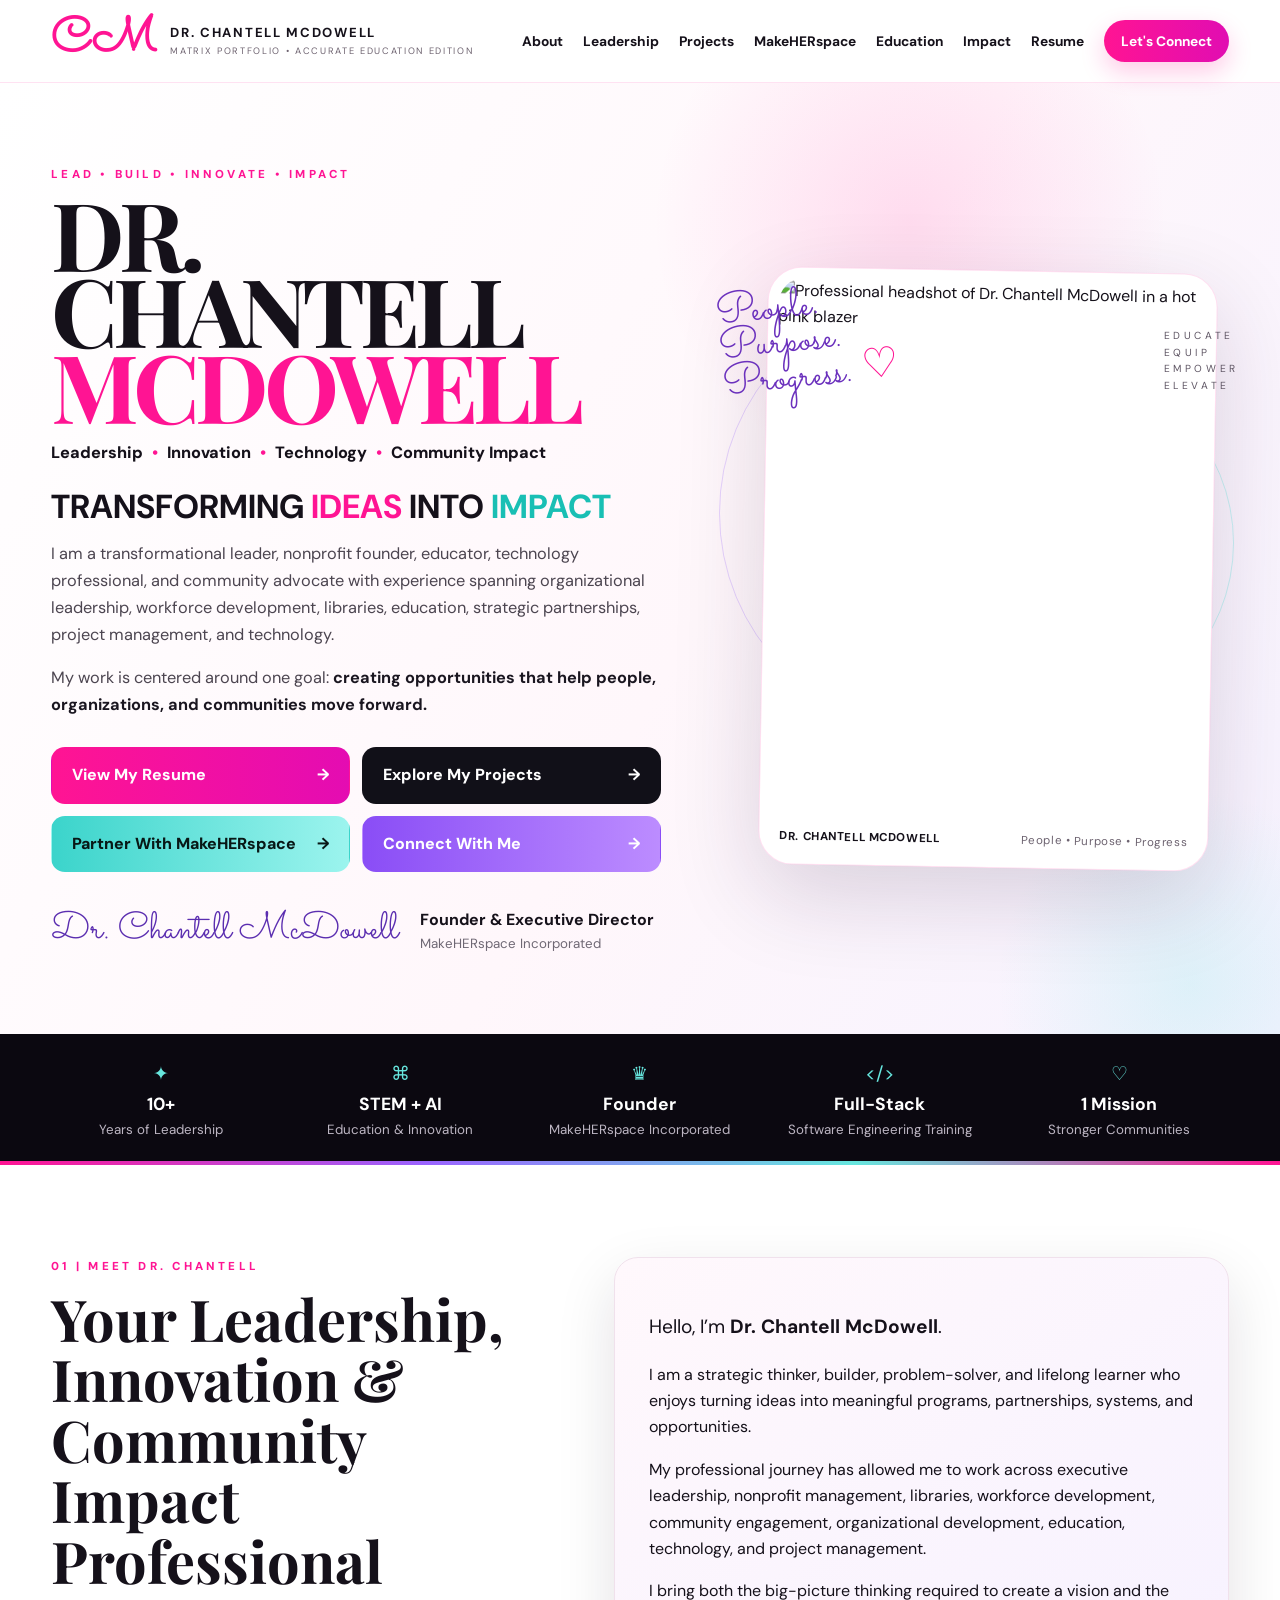
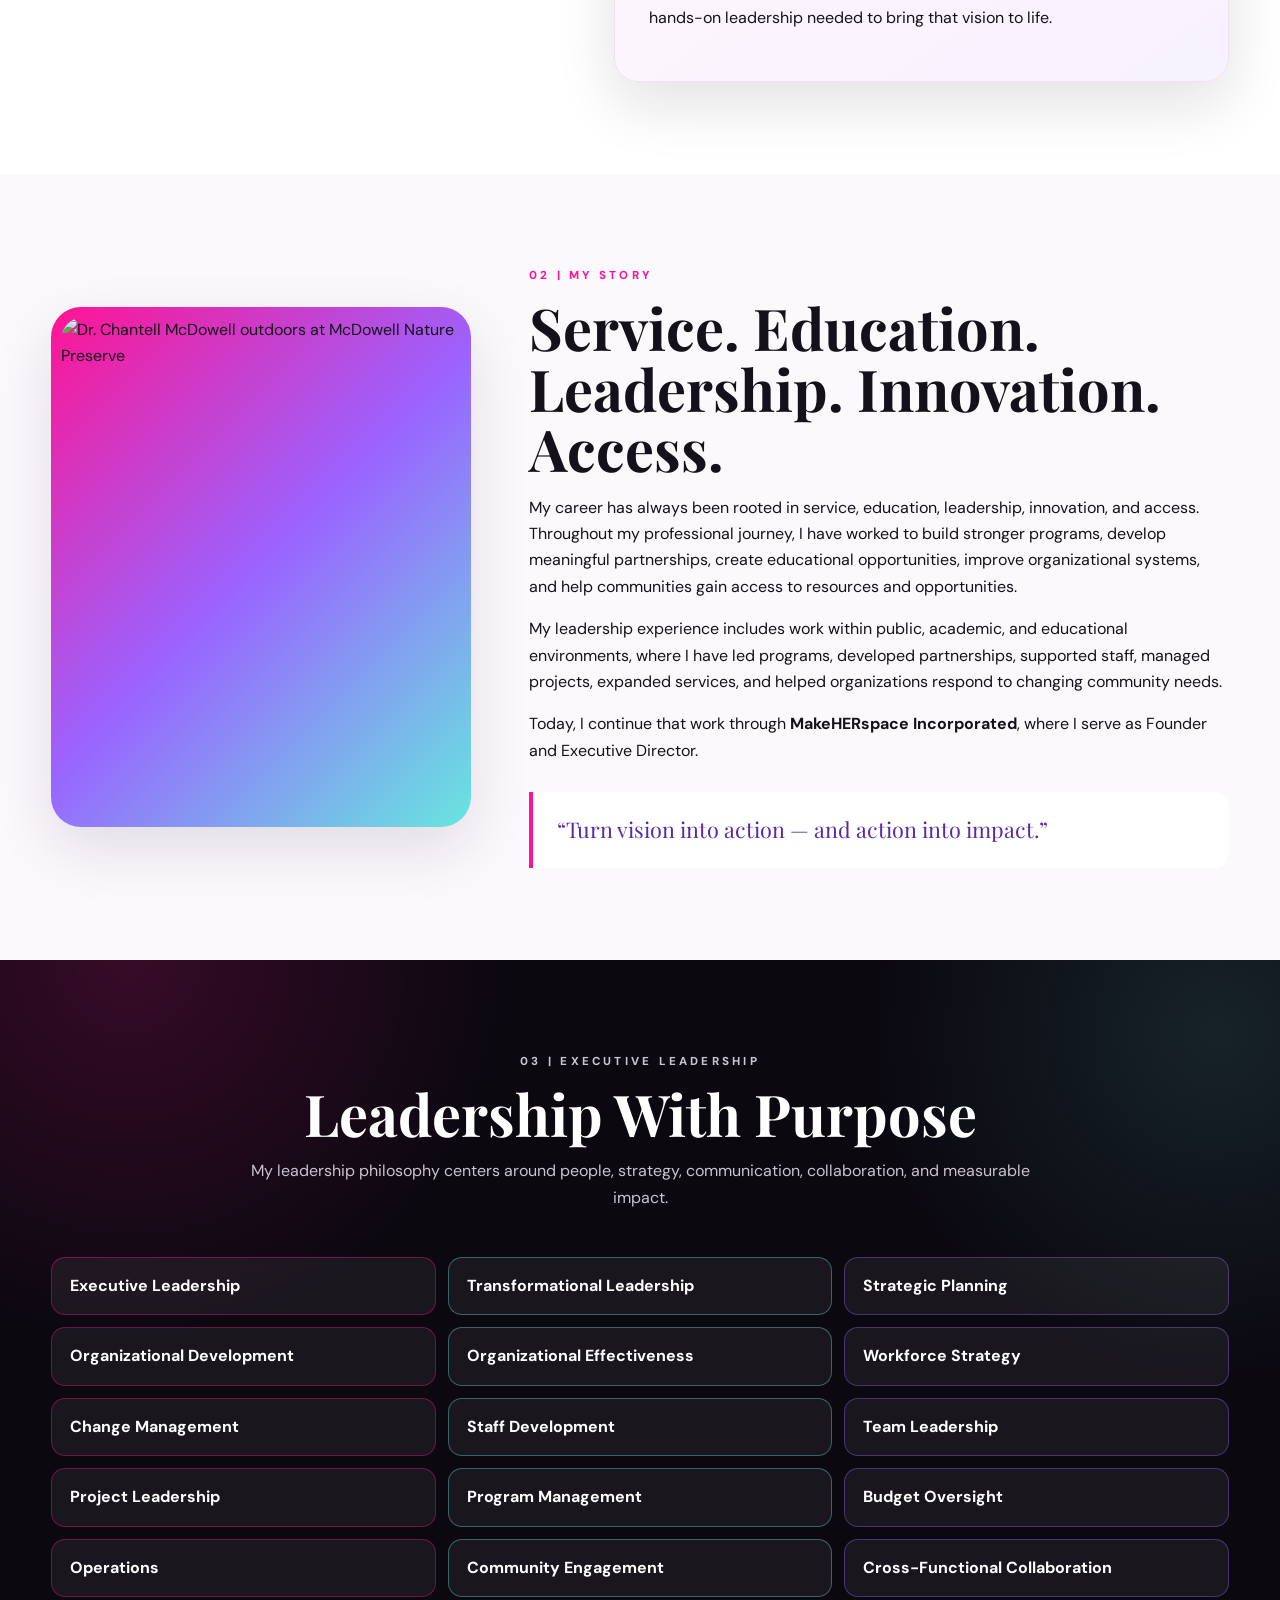
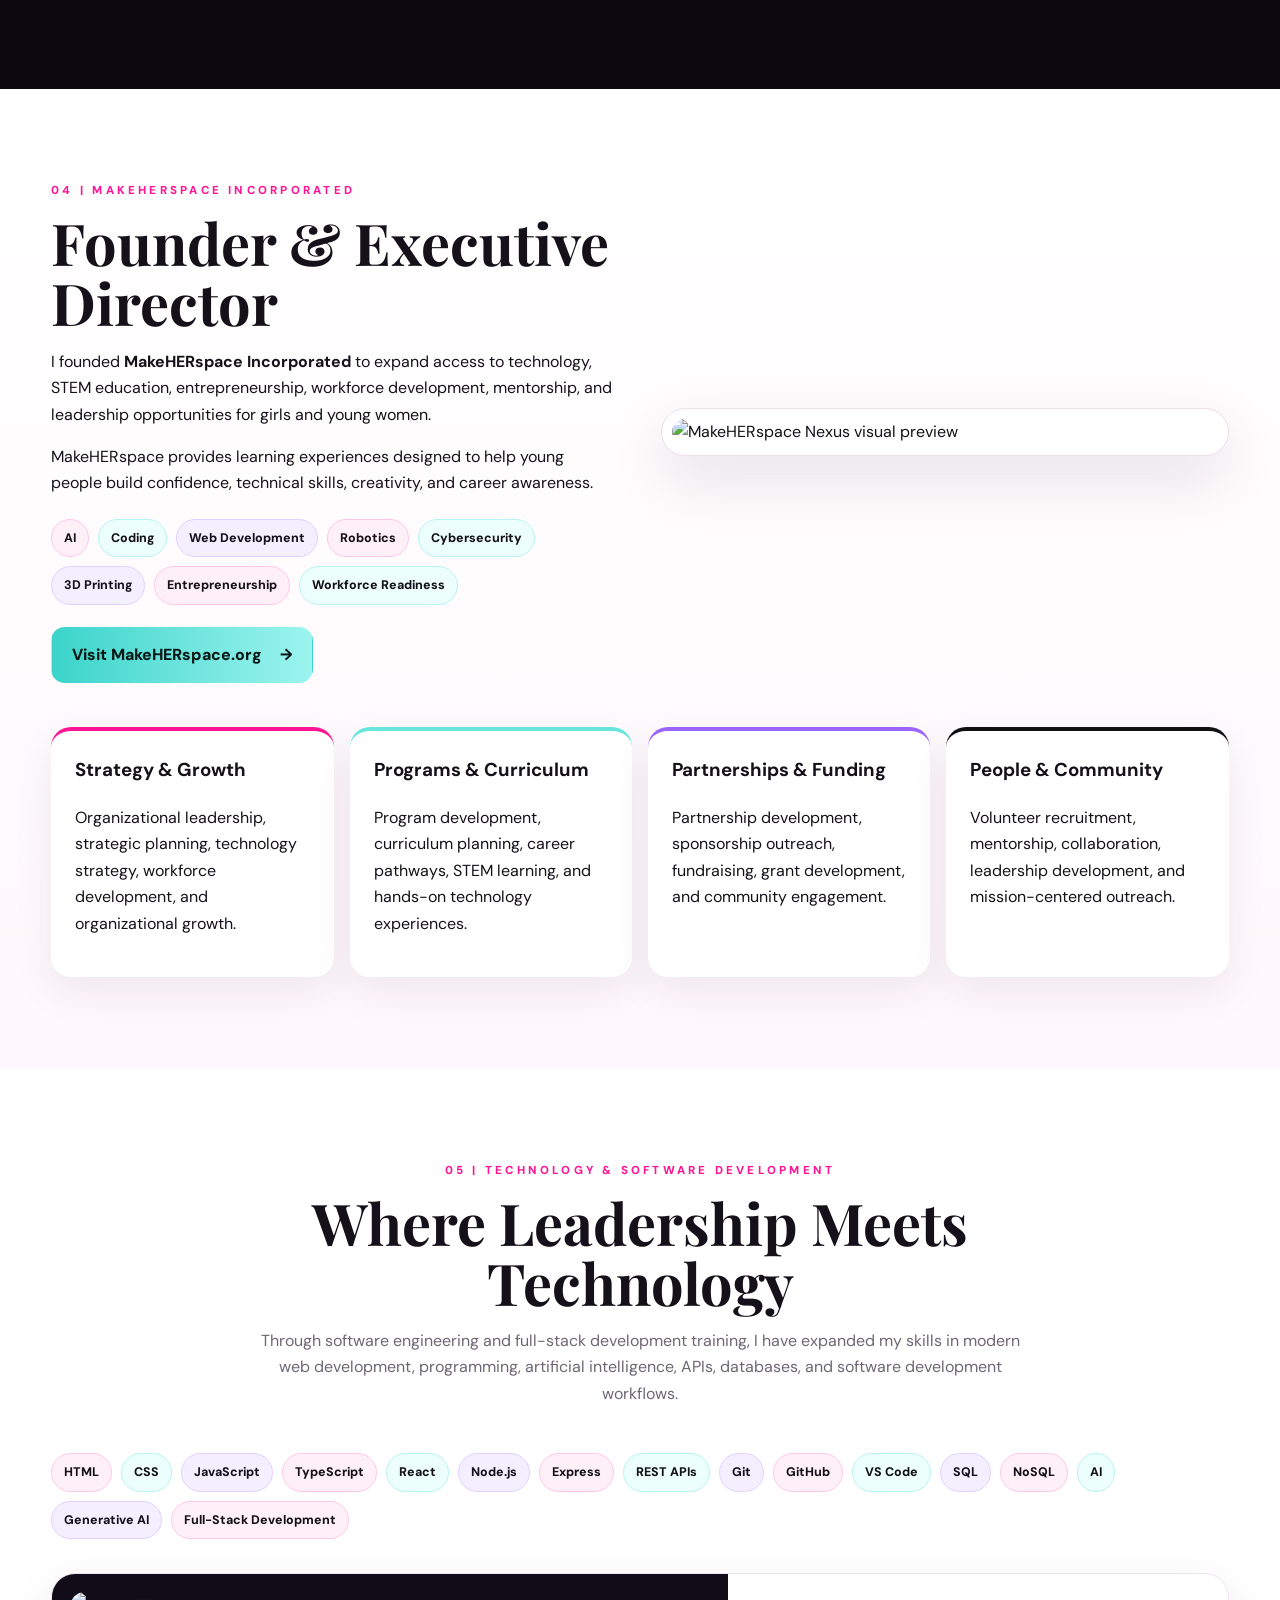
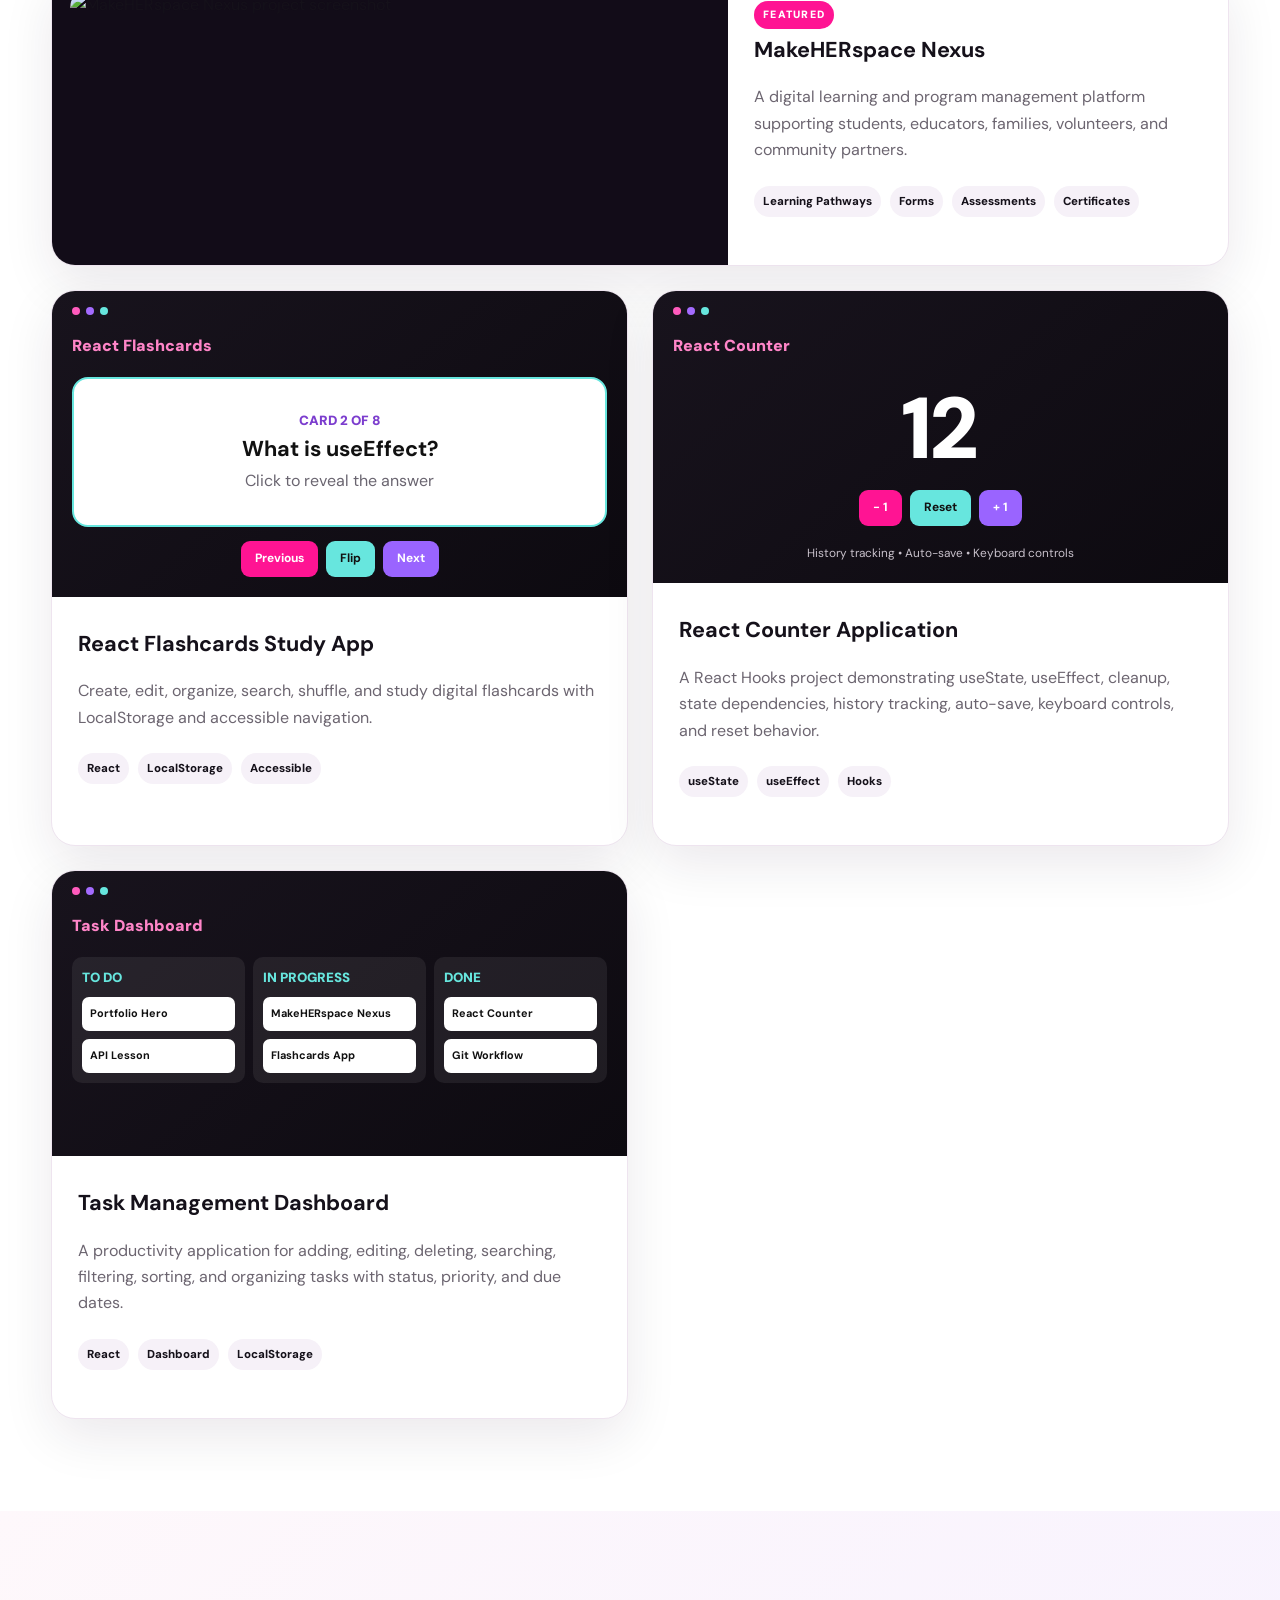
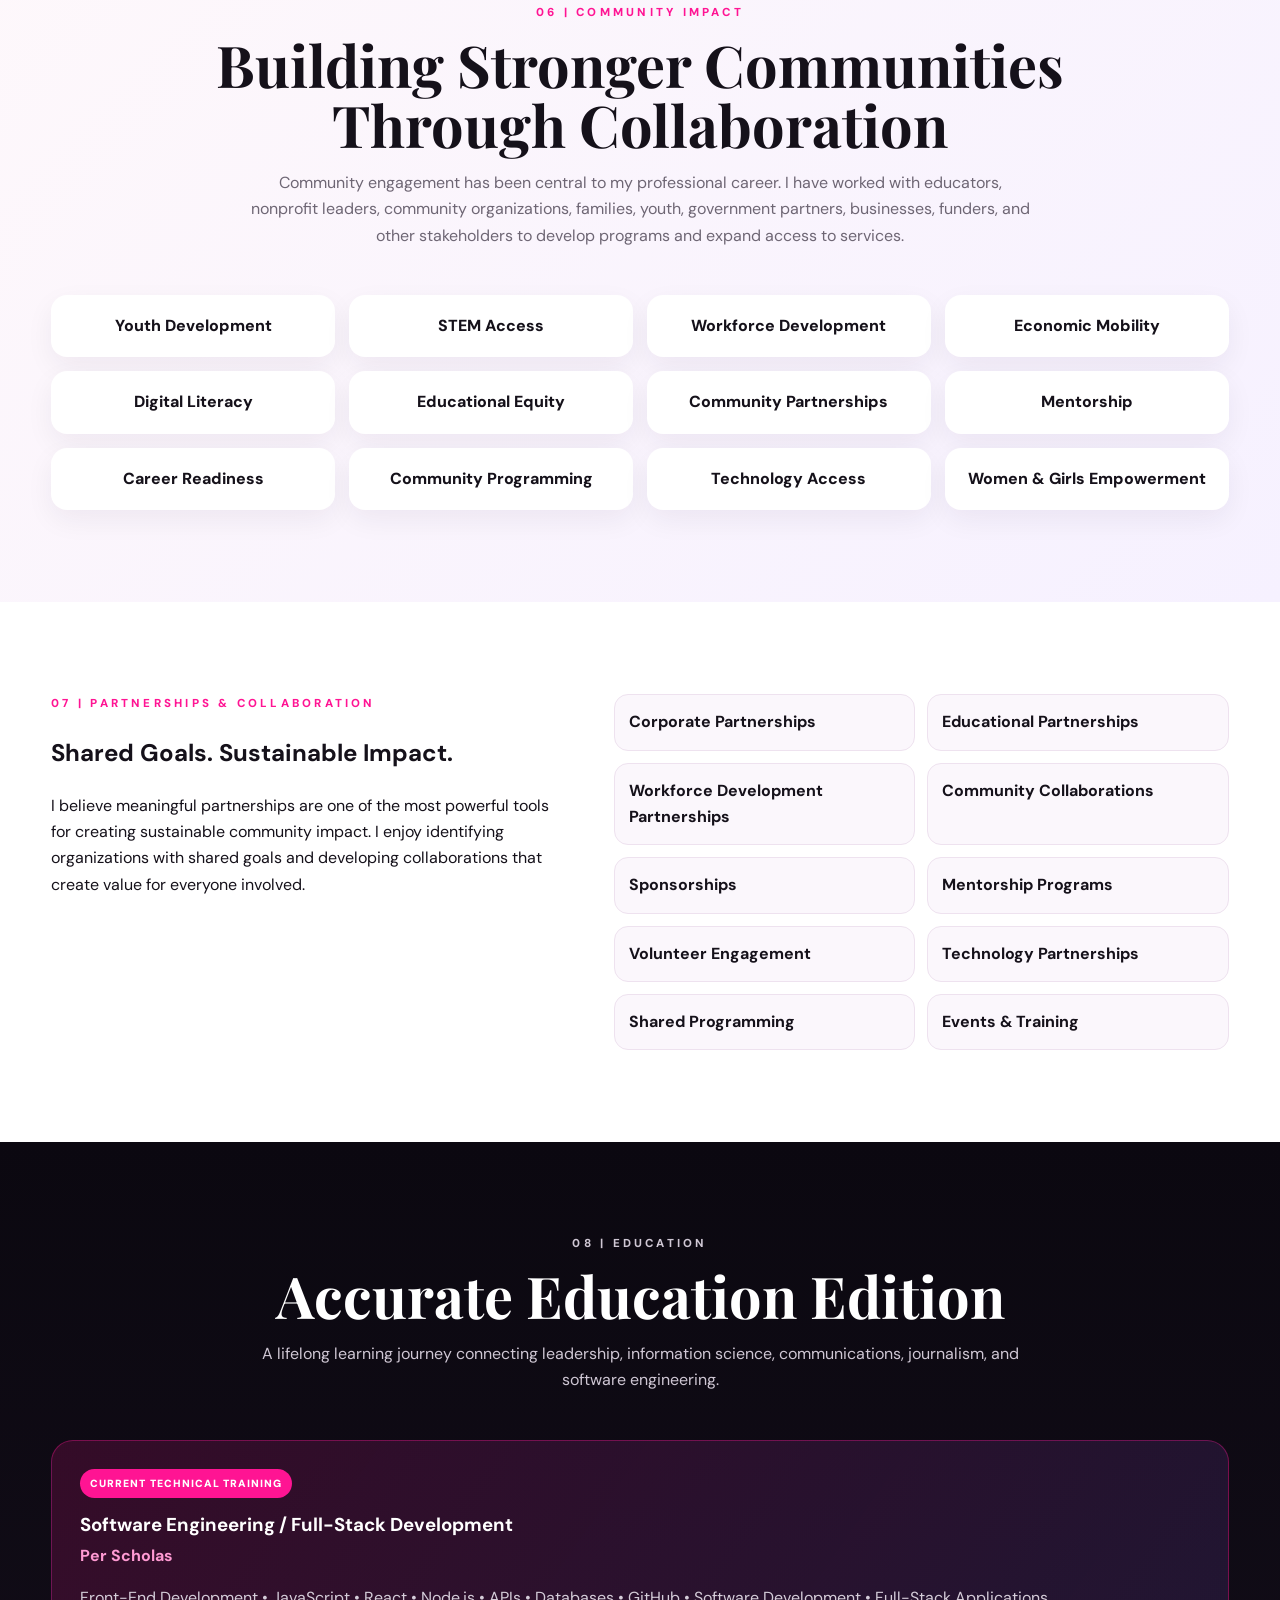
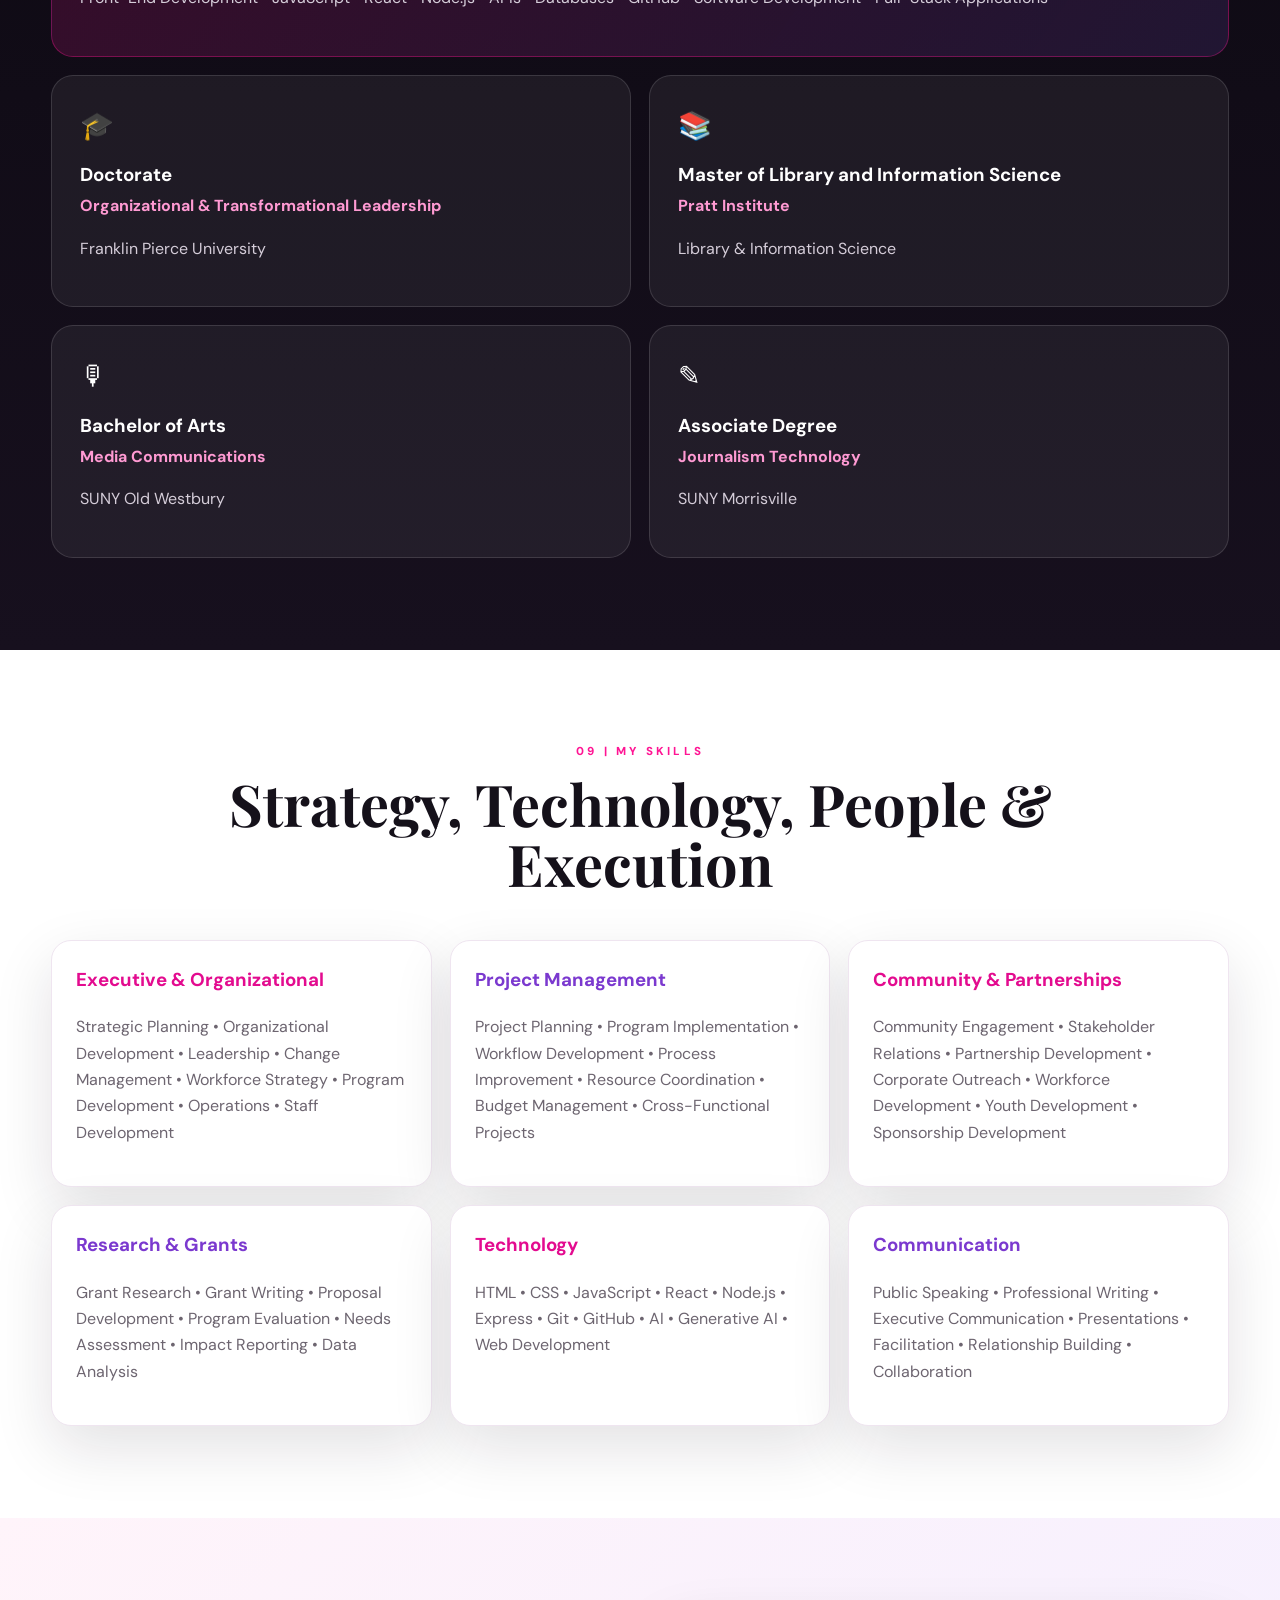
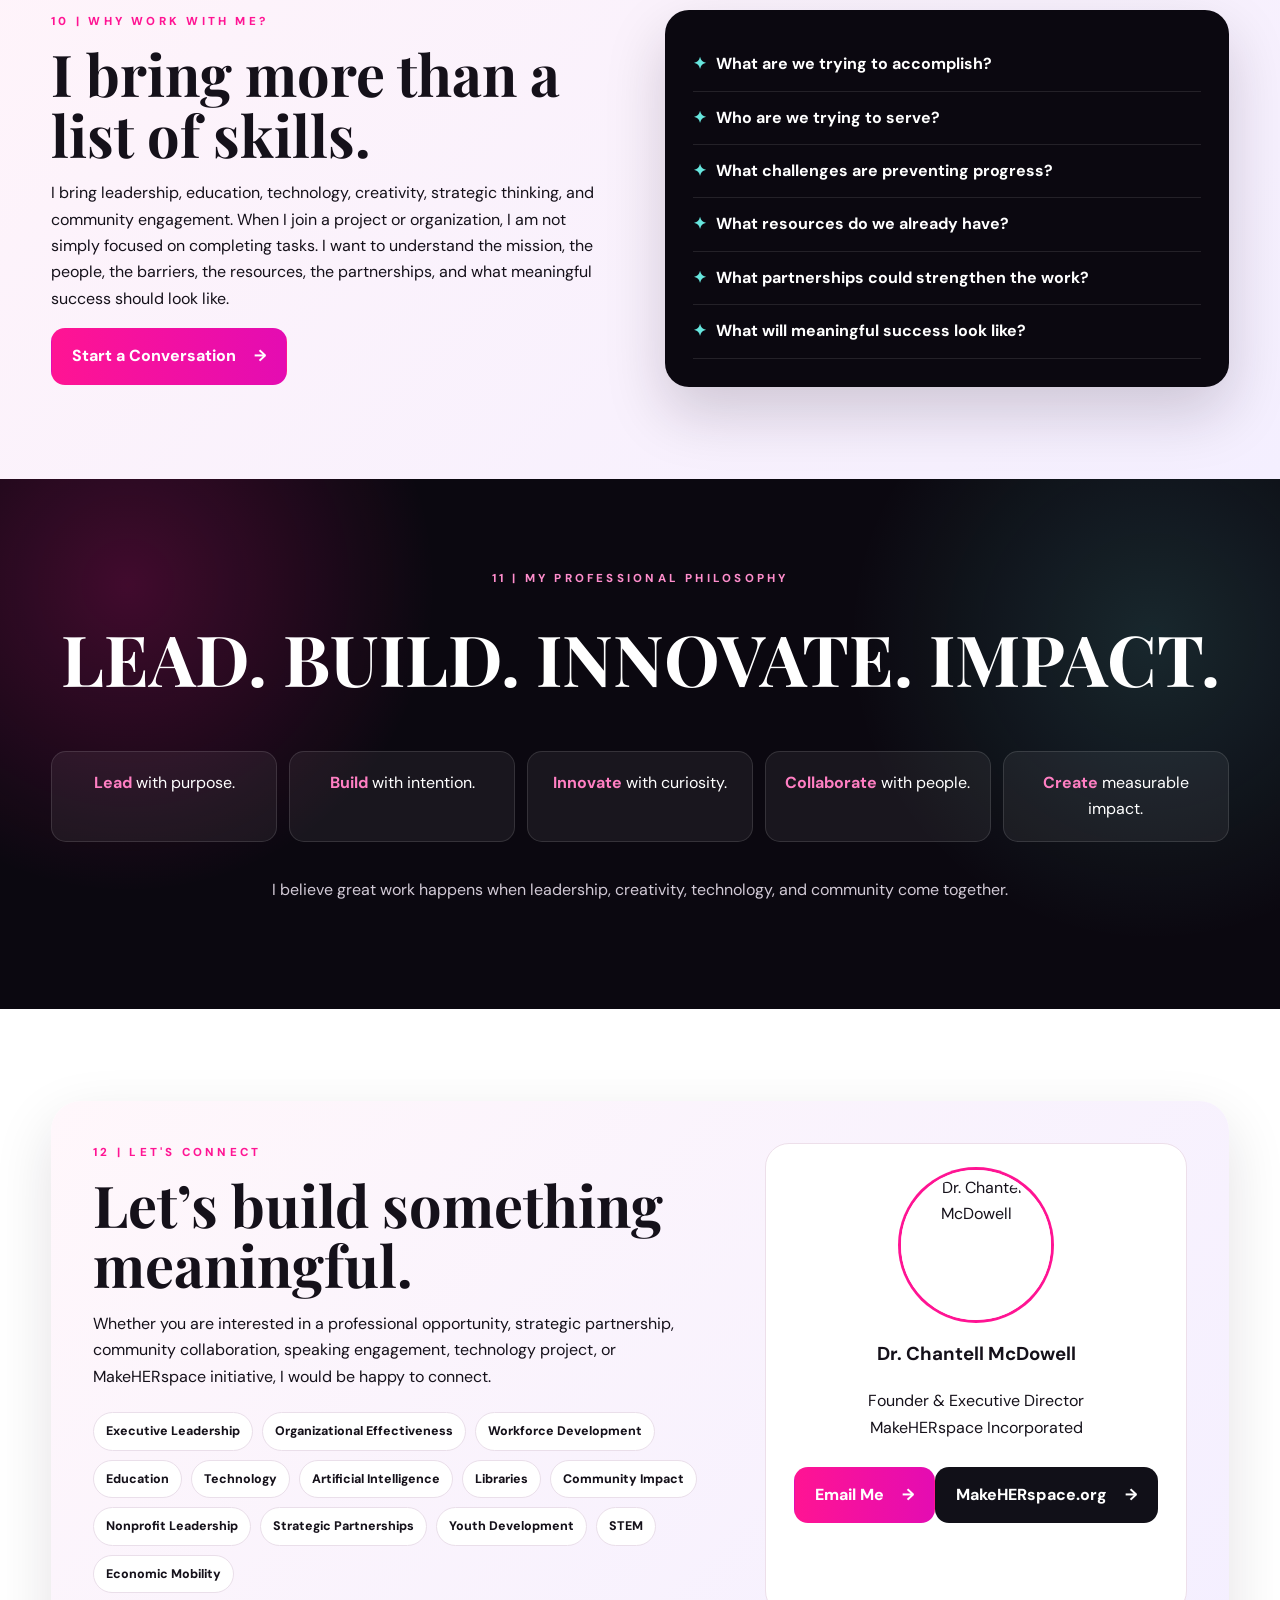
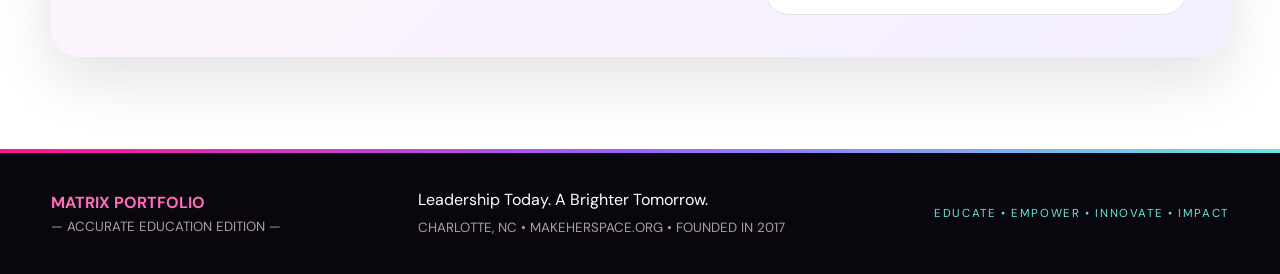
==== commit e3958b24: "Update professional portfolio content" ====
--- a/index.html
+++ b/index.html
@@ -3,508 +3,245 @@
 <head>
   <meta charset="UTF-8">
   <meta name="viewport" content="width=device-width, initial-scale=1.0">
-  <meta name="description" content="Professional portfolio of Dr. Chantell McDowell.">
+  <meta name="description" content="The Matrix Portfolio — Accurate Education Edition for Dr. Chantell McDowell: leadership, technology, MakeHERspace, education, and community impact.">
   <meta name="theme-color" content="#0c0810">
-  <title>Dr. Chantell McDowell | Technology, Leadership & Innovation</title>
+  <title>Dr. Chantell McDowell | Matrix Portfolio — Accurate Education Edition</title>
   <link rel="preconnect" href="https://fonts.googleapis.com">
   <link rel="preconnect" href="https://fonts.gstatic.com" crossorigin>
-  <link href="https://fonts.googleapis.com/css2?family=DM+Sans:wght@400;500;600;700&family=Playfair+Display:wght@600;700&display=swap" rel="stylesheet">
+  <link href="https://fonts.googleapis.com/css2?family=DM+Sans:wght@400;500;600;700;800&family=Playfair+Display:wght@600;700;800&family=Sacramento&display=swap" rel="stylesheet">
   <link rel="stylesheet" href="style.css">
 </head>
-<body class="matrix-site feminine-matrix index-page">
-<div class="feminine-data-grid" aria-hidden="true"></div>
-<div class="matrix-rain sitewide-rain" aria-hidden="true"></div>
-<div class="matrix-scanline sitewide-scanline" aria-hidden="true"></div>
-<div class="ambient ambient-a"></div>
-<div class="ambient ambient-b"></div>
-
-<header class="site-header">
-  <nav class="nav container">
-    <a class="brand" href="index.html">
-      <span class="brand-mark">DCM</span>
-      <span class="brand-copy">
-        <strong>Dr. Chantell McDowell</strong>
-        <small>Technology • Leadership • Innovation</small>
-      </span>
-    </a>
-    <button class="menu-button" id="menuButton" aria-label="Open menu">☰</button>
-    <div class="nav-links" id="navLinks">
-      <a href="index.html">Home</a>
-      <a href="about.html">About</a>
-      <a href="technology.html">Technology</a>
-      <a href="leadership.html">Leadership</a>
-      <a href="resume.html">Résumé</a>
-      <a href="contact.html" class="nav-cta">Contact</a>
+<body>
+  <header class="site-header">
+    <nav class="nav container" aria-label="Primary navigation">
+      <a class="brand" href="#home" aria-label="Dr. Chantell McDowell home">
+        <span class="brand-mark">CM</span>
+        <span class="brand-copy"><strong>DR. CHANTELL MCDOWELL</strong><small>MATRIX PORTFOLIO • ACCURATE EDUCATION EDITION</small></span>
+      </a>
+      <button class="menu-button" id="menuButton" aria-label="Open navigation menu" aria-expanded="false">☰</button>
+      <div class="nav-links" id="navLinks">
+        <a href="#about">About</a>
+        <a href="#leadership">Leadership</a>
+        <a href="#projects">Projects</a>
+        <a href="#makeherspace">MakeHERspace</a>
+        <a href="#education">Education</a>
+        <a href="#impact">Impact</a>
+        <a href="resume.html">Resume</a>
+        <a class="nav-cta" href="#connect">Let's Connect</a>
+      </div>
+    </nav>
+  </header>
+
+  <main>
+    <section class="hero" id="home">
+      <div class="hero-grid container">
+        <div class="hero-copy reveal">
+          <p class="eyebrow">LEAD • BUILD • INNOVATE • IMPACT</p>
+          <h1>DR. CHANTELL <span>MCDOWELL</span></h1>
+          <p class="hero-role">Leadership <b>•</b> Innovation <b>•</b> Technology <b>•</b> Community Impact</p>
+          <h2>TRANSFORMING <span>IDEAS</span> INTO <em>IMPACT</em></h2>
+          <p class="hero-lead">I am a transformational leader, nonprofit founder, educator, technology professional, and community advocate with experience spanning organizational leadership, workforce development, libraries, education, strategic partnerships, project management, and technology.</p>
+          <p class="hero-purpose">My work is centered around one goal: <strong>creating opportunities that help people, organizations, and communities move forward.</strong></p>
+          <div class="hero-actions">
+            <a class="button pink" href="resume.html">View My Resume <span>→</span></a>
+            <a class="button black" href="#projects">Explore My Projects <span>→</span></a>
+            <a class="button tiffany" href="#makeherspace">Partner With MakeHERspace <span>→</span></a>
+            <a class="button purple" href="#connect">Connect With Me <span>→</span></a>
+          </div>
+          <div class="hero-signature">
+            <span>Dr. Chantell McDowell</span>
+            <div><strong>Founder & Executive Director</strong><small>MakeHERspace Incorporated</small></div>
+          </div>
+        </div>
+
+        <div class="hero-visual reveal">
+          <div class="hero-orbit orbit-one"></div>
+          <div class="hero-orbit orbit-two"></div>
+          <div class="portrait-card">
+            <img src="assets/images/dr_chantell_headshot.png" alt="Professional headshot of Dr. Chantell McDowell in a hot pink blazer">
+            <div class="portrait-caption"><strong>DR. CHANTELL MCDOWELL</strong><span>People • Purpose • Progress</span></div>
+          </div>
+          <div class="handwritten-note">People.<br>Purpose.<br>Progress. <span>♡</span></div>
+          <div class="vertical-words">EDUCATE<br>EQUIP<br>EMPOWER<br>ELEVATE</div>
+        </div>
+      </div>
+    </section>
+
+    <section class="stats-strip" aria-label="Portfolio highlights">
+      <div class="container stats-grid">
+        <div><span class="stat-icon">✦</span><strong>10+</strong><small>Years of Leadership</small></div>
+        <div><span class="stat-icon">⌘</span><strong>STEM + AI</strong><small>Education & Innovation</small></div>
+        <div><span class="stat-icon">♛</span><strong>Founder</strong><small>MakeHERspace Incorporated</small></div>
+        <div><span class="stat-icon">&lt;/&gt;</span><strong>Full-Stack</strong><small>Software Engineering Training</small></div>
+        <div><span class="stat-icon">♡</span><strong>1 Mission</strong><small>Stronger Communities</small></div>
+      </div>
+    </section>
+
+    <section class="section intro-section" id="about">
+      <div class="container split-grid reveal">
+        <div class="section-heading">
+          <p class="section-number">01 | MEET DR. CHANTELL</p>
+          <h2>Your Leadership, Innovation & Community Impact Professional</h2>
+        </div>
+        <div class="prose-card">
+          <p>Hello, I’m <strong>Dr. Chantell McDowell</strong>.</p>
+          <p>I am a strategic thinker, builder, problem-solver, and lifelong learner who enjoys turning ideas into meaningful programs, partnerships, systems, and opportunities.</p>
+          <p>My professional journey has allowed me to work across executive leadership, nonprofit management, libraries, workforce development, community engagement, organizational development, education, technology, and project management.</p>
+          <p>I bring both the big-picture thinking required to create a vision and the hands-on leadership needed to bring that vision to life.</p>
+        </div>
+      </div>
+    </section>
+
+    <section class="section story-section" id="story">
+      <div class="container story-grid reveal">
+        <div class="story-photo"><img src="assets/images/mcdowell_park.png" alt="Dr. Chantell McDowell outdoors at McDowell Nature Preserve"></div>
+        <div>
+          <p class="section-number">02 | MY STORY</p>
+          <h2>Service. Education. Leadership. Innovation. Access.</h2>
+          <p>My career has always been rooted in service, education, leadership, innovation, and access. Throughout my professional journey, I have worked to build stronger programs, develop meaningful partnerships, create educational opportunities, improve organizational systems, and help communities gain access to resources and opportunities.</p>
+          <p>My leadership experience includes work within public, academic, and educational environments, where I have led programs, developed partnerships, supported staff, managed projects, expanded services, and helped organizations respond to changing community needs.</p>
+          <p>Today, I continue that work through <strong>MakeHERspace Incorporated</strong>, where I serve as Founder and Executive Director.</p>
+          <blockquote>“Turn vision into action — and action into impact.”</blockquote>
+        </div>
+      </div>
+    </section>
+
+    <section class="section dark-section" id="leadership">
+      <div class="container">
+        <div class="section-heading centered reveal">
+          <p class="section-number light">03 | EXECUTIVE LEADERSHIP</p>
+          <h2>Leadership With Purpose</h2>
+          <p>My leadership philosophy centers around people, strategy, communication, collaboration, and measurable impact.</p>
+        </div>
+        <div class="skill-grid reveal">
+          <span>Executive Leadership</span><span>Transformational Leadership</span><span>Strategic Planning</span><span>Organizational Development</span><span>Organizational Effectiveness</span><span>Workforce Strategy</span><span>Change Management</span><span>Staff Development</span><span>Team Leadership</span><span>Project Leadership</span><span>Program Management</span><span>Budget Oversight</span><span>Operations</span><span>Community Engagement</span><span>Cross-Functional Collaboration</span>
+        </div>
+      </div>
+    </section>
+
+    <section class="section makeherspace-section" id="makeherspace">
+      <div class="container">
+        <div class="makeherspace-hero reveal">
+          <div>
+            <p class="section-number">04 | MAKEHERSPACE INCORPORATED</p>
+            <h2>Founder & Executive Director</h2>
+            <p>I founded <strong>MakeHERspace Incorporated</strong> to expand access to technology, STEM education, entrepreneurship, workforce development, mentorship, and leadership opportunities for girls and young women.</p>
+            <p>MakeHERspace provides learning experiences designed to help young people build confidence, technical skills, creativity, and career awareness.</p>
+            <div class="tag-row"><span>AI</span><span>Coding</span><span>Web Development</span><span>Robotics</span><span>Cybersecurity</span><span>3D Printing</span><span>Entrepreneurship</span><span>Workforce Readiness</span></div>
+            <a class="button tiffany" href="https://makeherspace.org" target="_blank" rel="noopener">Visit MakeHERspace.org <span>→</span></a>
+          </div>
+          <div class="nexus-image-wrap"><img src="assets/images/makeherspace_nexus.png" alt="MakeHERspace Nexus visual preview"></div>
+        </div>
+        <div class="role-grid reveal">
+          <article><h3>Strategy & Growth</h3><p>Organizational leadership, strategic planning, technology strategy, workforce development, and organizational growth.</p></article>
+          <article><h3>Programs & Curriculum</h3><p>Program development, curriculum planning, career pathways, STEM learning, and hands-on technology experiences.</p></article>
+          <article><h3>Partnerships & Funding</h3><p>Partnership development, sponsorship outreach, fundraising, grant development, and community engagement.</p></article>
+          <article><h3>People & Community</h3><p>Volunteer recruitment, mentorship, collaboration, leadership development, and mission-centered outreach.</p></article>
+        </div>
+      </div>
+    </section>
+
+    <section class="section projects-section" id="projects">
+      <div class="container">
+        <div class="section-heading centered reveal">
+          <p class="section-number">05 | TECHNOLOGY & SOFTWARE DEVELOPMENT</p>
+          <h2>Where Leadership Meets Technology</h2>
+          <p>Through software engineering and full-stack development training, I have expanded my skills in modern web development, programming, artificial intelligence, APIs, databases, and software development workflows.</p>
+        </div>
+        <div class="tech-tags reveal"><span>HTML</span><span>CSS</span><span>JavaScript</span><span>TypeScript</span><span>React</span><span>Node.js</span><span>Express</span><span>REST APIs</span><span>Git</span><span>GitHub</span><span>VS Code</span><span>SQL</span><span>NoSQL</span><span>AI</span><span>Generative AI</span><span>Full-Stack Development</span></div>
+
+        <div class="project-grid reveal">
+          <article class="project-card featured-project">
+            <div class="project-image"><img src="assets/images/makeherspace_nexus.png" alt="MakeHERspace Nexus project screenshot"></div>
+            <div class="project-copy"><span class="project-label">FEATURED</span><h3>MakeHERspace Nexus</h3><p>A digital learning and program management platform supporting students, educators, families, volunteers, and community partners.</p><div class="mini-tags"><span>Learning Pathways</span><span>Forms</span><span>Assessments</span><span>Certificates</span></div></div>
+          </article>
+
+          <article class="project-card">
+            <div class="browser-mock flashcards-mock"><div class="browser-top"><i></i><i></i><i></i></div><div class="mock-title">React Flashcards</div><div class="flash-card-ui"><small>CARD 2 OF 8</small><strong>What is useEffect?</strong><span>Click to reveal the answer</span></div><div class="mock-buttons"><b>Previous</b><b>Flip</b><b>Next</b></div></div>
+            <div class="project-copy"><h3>React Flashcards Study App</h3><p>Create, edit, organize, search, shuffle, and study digital flashcards with LocalStorage and accessible navigation.</p><div class="mini-tags"><span>React</span><span>LocalStorage</span><span>Accessible</span></div></div>
+          </article>
+
+          <article class="project-card">
+            <div class="browser-mock counter-mock"><div class="browser-top"><i></i><i></i><i></i></div><div class="mock-title">React Counter</div><div class="counter-number">12</div><div class="counter-controls"><b>− 1</b><b>Reset</b><b>+ 1</b></div><div class="counter-history">History tracking • Auto-save • Keyboard controls</div></div>
+            <div class="project-copy"><h3>React Counter Application</h3><p>A React Hooks project demonstrating useState, useEffect, cleanup, state dependencies, history tracking, auto-save, keyboard controls, and reset behavior.</p><div class="mini-tags"><span>useState</span><span>useEffect</span><span>Hooks</span></div></div>
+          </article>
+
+          <article class="project-card">
+            <div class="browser-mock tasks-mock"><div class="browser-top"><i></i><i></i><i></i></div><div class="mock-title">Task Dashboard</div><div class="kanban"><div><small>TO DO</small><b>Portfolio Hero</b><b>API Lesson</b></div><div><small>IN PROGRESS</small><b>MakeHERspace Nexus</b><b>Flashcards App</b></div><div><small>DONE</small><b>React Counter</b><b>Git Workflow</b></div></div></div>
+            <div class="project-copy"><h3>Task Management Dashboard</h3><p>A productivity application for adding, editing, deleting, searching, filtering, sorting, and organizing tasks with status, priority, and due dates.</p><div class="mini-tags"><span>React</span><span>Dashboard</span><span>LocalStorage</span></div></div>
+          </article>
+        </div>
+      </div>
+    </section>
+
+    <section class="section impact-section" id="impact">
+      <div class="container">
+        <div class="section-heading centered reveal"><p class="section-number">06 | COMMUNITY IMPACT</p><h2>Building Stronger Communities Through Collaboration</h2><p>Community engagement has been central to my professional career. I have worked with educators, nonprofit leaders, community organizations, families, youth, government partners, businesses, funders, and other stakeholders to develop programs and expand access to services.</p></div>
+        <div class="impact-grid reveal"><span>Youth Development</span><span>STEM Access</span><span>Workforce Development</span><span>Economic Mobility</span><span>Digital Literacy</span><span>Educational Equity</span><span>Community Partnerships</span><span>Mentorship</span><span>Career Readiness</span><span>Community Programming</span><span>Technology Access</span><span>Women & Girls Empowerment</span></div>
+      </div>
+    </section>
+
+    <section class="section partnerships-section" id="partnerships">
+      <div class="container split-grid reveal">
+        <div><p class="section-number">07 | PARTNERSHIPS & COLLABORATION</p><h2>Shared Goals. Sustainable Impact.</h2><p>I believe meaningful partnerships are one of the most powerful tools for creating sustainable community impact. I enjoy identifying organizations with shared goals and developing collaborations that create value for everyone involved.</p></div>
+        <div class="partnership-list"><span>Corporate Partnerships</span><span>Educational Partnerships</span><span>Workforce Development Partnerships</span><span>Community Collaborations</span><span>Sponsorships</span><span>Mentorship Programs</span><span>Volunteer Engagement</span><span>Technology Partnerships</span><span>Shared Programming</span><span>Events & Training</span></div>
+      </div>
+    </section>
+
+    <section class="section education-section" id="education">
+      <div class="container">
+        <div class="section-heading centered reveal"><p class="section-number">08 | EDUCATION</p><h2>Accurate Education Edition</h2><p>A lifelong learning journey connecting leadership, information science, communications, journalism, and software engineering.</p></div>
+        <div class="education-timeline reveal">
+          <article class="education-card featured"><span class="edu-badge">CURRENT TECHNICAL TRAINING</span><h3>Software Engineering / Full-Stack Development</h3><h4>Per Scholas</h4><p>Front-End Development • JavaScript • React • Node.js • APIs • Databases • GitHub • Software Development • Full-Stack Applications</p></article>
+          <article class="education-card"><span class="edu-icon">🎓</span><h3>Doctorate</h3><h4>Organizational & Transformational Leadership</h4><p>Franklin Pierce University</p></article>
+          <article class="education-card"><span class="edu-icon">📚</span><h3>Master of Library and Information Science</h3><h4>Pratt Institute</h4><p>Library & Information Science</p></article>
+          <article class="education-card"><span class="edu-icon">🎙</span><h3>Bachelor of Arts</h3><h4>Media Communications</h4><p>SUNY Old Westbury</p></article>
+          <article class="education-card"><span class="edu-icon">✎</span><h3>Associate Degree</h3><h4>Journalism Technology</h4><p>SUNY Morrisville</p></article>
+        </div>
+      </div>
+    </section>
+
+    <section class="section skills-section" id="skills">
+      <div class="container">
+        <div class="section-heading centered reveal"><p class="section-number">09 | MY SKILLS</p><h2>Strategy, Technology, People & Execution</h2></div>
+        <div class="skills-columns reveal">
+          <article><h3>Executive & Organizational</h3><p>Strategic Planning • Organizational Development • Leadership • Change Management • Workforce Strategy • Program Development • Operations • Staff Development</p></article>
+          <article><h3>Project Management</h3><p>Project Planning • Program Implementation • Workflow Development • Process Improvement • Resource Coordination • Budget Management • Cross-Functional Projects</p></article>
+          <article><h3>Community & Partnerships</h3><p>Community Engagement • Stakeholder Relations • Partnership Development • Corporate Outreach • Workforce Development • Youth Development • Sponsorship Development</p></article>
+          <article><h3>Research & Grants</h3><p>Grant Research • Grant Writing • Proposal Development • Program Evaluation • Needs Assessment • Impact Reporting • Data Analysis</p></article>
+          <article><h3>Technology</h3><p>HTML • CSS • JavaScript • React • Node.js • Express • Git • GitHub • AI • Generative AI • Web Development</p></article>
+          <article><h3>Communication</h3><p>Public Speaking • Professional Writing • Executive Communication • Presentations • Facilitation • Relationship Building • Collaboration</p></article>
+        </div>
+      </div>
+    </section>
+
+    <section class="section why-section" id="why-me">
+      <div class="container why-grid reveal">
+        <div><p class="section-number">10 | WHY WORK WITH ME?</p><h2>I bring more than a list of skills.</h2><p>I bring leadership, education, technology, creativity, strategic thinking, and community engagement. When I join a project or organization, I am not simply focused on completing tasks. I want to understand the mission, the people, the barriers, the resources, the partnerships, and what meaningful success should look like.</p><a class="button pink" href="#connect">Start a Conversation <span>→</span></a></div>
+        <div class="question-card"><p>What are we trying to accomplish?</p><p>Who are we trying to serve?</p><p>What challenges are preventing progress?</p><p>What resources do we already have?</p><p>What partnerships could strengthen the work?</p><p>What will meaningful success look like?</p></div>
+      </div>
+    </section>
+
+    <section class="philosophy-section">
+      <div class="container reveal"><p class="section-number light">11 | MY PROFESSIONAL PHILOSOPHY</p><h2>LEAD. BUILD. INNOVATE. IMPACT.</h2><div class="philosophy-grid"><span><b>Lead</b> with purpose.</span><span><b>Build</b> with intention.</span><span><b>Innovate</b> with curiosity.</span><span><b>Collaborate</b> with people.</span><span><b>Create</b> measurable impact.</span></div><p class="philosophy-close">I believe great work happens when leadership, creativity, technology, and community come together.</p></div>
+    </section>
+
+    <section class="section connect-section" id="connect">
+      <div class="container connect-card reveal">
+        <div><p class="section-number">12 | LET'S CONNECT</p><h2>Let’s build something meaningful.</h2><p>Whether you are interested in a professional opportunity, strategic partnership, community collaboration, speaking engagement, technology project, or MakeHERspace initiative, I would be happy to connect.</p><div class="connect-tags"><span>Executive Leadership</span><span>Organizational Effectiveness</span><span>Workforce Development</span><span>Education</span><span>Technology</span><span>Artificial Intelligence</span><span>Libraries</span><span>Community Impact</span><span>Nonprofit Leadership</span><span>Strategic Partnerships</span><span>Youth Development</span><span>STEM</span><span>Economic Mobility</span></div></div>
+        <div class="contact-box"><img src="assets/images/dr_chantell_headshot.png" alt="Dr. Chantell McDowell"><h3>Dr. Chantell McDowell</h3><p>Founder & Executive Director<br>MakeHERspace Incorporated</p><a class="button pink" href="mailto:drchantellmcdowell@gmail.com">Email Me <span>→</span></a><a class="button black" href="https://makeherspace.org" target="_blank" rel="noopener">MakeHERspace.org <span>→</span></a></div>
+      </div>
+    </section>
+  </main>
+
+  <footer class="site-footer">
+    <div class="container footer-grid">
+      <div><strong>MATRIX PORTFOLIO</strong><small>— ACCURATE EDUCATION EDITION —</small></div>
+      <div><p>Leadership Today. A Brighter Tomorrow.</p><small>CHARLOTTE, NC • MAKEHERSPACE.ORG • FOUNDED IN 2017</small></div>
+      <div class="footer-words">EDUCATE • EMPOWER • INNOVATE • IMPACT</div>
     </div>
-  </nav>
-</header>
-
-<main>
-
-<section class="hero" id="home">
-  <div class="circuit-grid" aria-hidden="true"></div>
-
-  <div class="container hero-layout">
-    <div class="hero-copy reveal">
-      <p class="kicker">STE(A)M × Innovation × Entrepreneurship × Community</p>
-
-      <h1>Dr. Chantell <span>McDowell</span></h1>
-
-      <p class="hero-role">
-        Educational Leader • Social Entrepreneur • Information Strategist • Technology Leader
-      </p>
-
-      <p class="hero-lead">
-        I bridge traditional community wisdom, literacy, leadership, and tomorrow’s technology to create
-        accessible pathways for learning, making, innovation, and the next generation.
-      </p>
-
-      <div class="hero-actions">
-        <a class="button primary" href="technology.html">Explore My Technology Work</a>
-        <a class="button ghost" href="assets/resume/Dr_Chantell_McDowell_Resume.pdf" target="_blank" rel="noopener">View Résumé</a>
-      </div>
-
-      
-      <div class="hero-code-card reveal" aria-label="Personal brand code">
-        <div class="code-window-dots" aria-hidden="true">
-          <span></span><span></span><span></span>
-        </div>
-        <pre class="brand-code"><code><span class="code-keyword">const</span> <span class="code-variable">brand</span> = {
-  <span class="code-property">research</span>: <span class="code-boolean">true</span>,
-  <span class="code-property">technology</span>: <span class="code-boolean">true</span>,
-  <span class="code-property">leadership</span>: <span class="code-boolean">true</span>,
-  <span class="code-property">impact</span>: <span class="code-boolean">true</span>
-};</code></pre>
-      </div>
-
-      <div class="metric-row">
-        <div>
-          <strong>15+</strong>
-          <span>Years Leadership & Learning Innovation</span>
-        </div>
-        <div>
-          <strong>$850K+</strong>
-          <span>Grant Funding Secured / Managed</span>
-        </div>
-        <div>
-          <strong>400+</strong>
-          <span>Software Engineering Training Hours</span>
-        </div>
-      </div>
-    </div>
-
-    <div class="hero-portrait reveal">
-      <div class="portrait-stack">
-        <div class="portrait-frame">
-        <img src="assets/images/IMG_4313%202.jpg" alt="Dr. Chantell McDowell professional portrait">
-      </div>
-        <div class="portrait-tech-label">
-        <span class="portrait-tech-dot"></span>
-        <div>
-          <strong>DR. CHANTELL MCDOWELL</strong>
-          <small>LEADERSHIP // TECHNOLOGY // INNOVATION</small>
-        </div>
-      </div>
-      </div>
-
-      <div class="status-chip">
-        <i></i>
-        Open to technology & leadership opportunities
-      </div>
-    </div>
-  </div>
-</section>
-<section class="raw-code-band" aria-label="PORTFOLIO SOURCE // BUILDING WITH PURPOSE">
-  <div class="container">
-    <div class="raw-code-window reveal">
-      <div class="raw-code-toolbar">
-        <div class="raw-code-dots" aria-hidden="true"><i></i><i></i><i></i></div>
-        <span>impact.js</span>
-        <small>PORTFOLIO SOURCE // BUILDING WITH PURPOSE</small>
-      </div>
-      <pre class="raw-code-pre"><code><span class="raw-line"><span class="line-number">01</span>const mission = [&#x27;technology&#x27;, &#x27;leadership&#x27;, &#x27;access&#x27;];</span>
-<span class="raw-line"><span class="line-number">02</span>const buildOpportunity = (community) =&gt; ({</span>
-<span class="raw-line"><span class="line-number">03</span>  community,</span>
-<span class="raw-line"><span class="line-number">04</span>  tools: [&#x27;code&#x27;, &#x27;design&#x27;, &#x27;makerspace&#x27;],</span>
-<span class="raw-line"><span class="line-number">05</span>  outcome: &#x27;measurable impact&#x27;</span>
-<span class="raw-line"><span class="line-number">06</span>});</span>
-<span class="raw-line"><span class="line-number">07</span></span>
-<span class="raw-line"><span class="line-number">08</span>buildOpportunity(&#x27;future innovators&#x27;);</span></code></pre>
-    </div>
-  </div>
-</section>
-
-
-
-
-<section class="section code-visual-section">
-  <div class="container code-visual-layout reveal">
-    <div class="code-visual-copy">
-      <p class="section-code">TECH + LEADERSHIP</p>
-      <h2>A visual language for how I work: build, lead, and create impact.</h2>
-    </div>
-    <figure class="code-visual-frame">
-      <img src="assets/images/code-visual-build.svg" alt="Futuristic code graphic with quote about building, leadership, and impact">
-    </figure>
-  </div>
-</section>
-
-
-<section class="section white-section">
-  <div class="container intro-grid reveal">
-    <div>
-      <p class="section-code">01 / BRAND POSITIONING</p>
-      <h2>A professional identity built at the intersection of strategy and technology.</h2>
-    </div>
-    <div class="large-copy">
-      <p>
-        Results-driven technology professional and organizational leader with more than a decade
-        of experience leading complex projects, technology initiatives, educational programs,
-        organizational transformation, grant-funded innovation, and cross-sector partnerships.
-      </p>
-      <a class="text-link" href="about.html">Read my professional story →</a>
-    </div>
-  </div>
-</section>
-
-<section class="section cards-section">
-  <div class="container">
-    <div class="section-heading reveal">
-      <p class="section-code">02 / CORE VALUE</p>
-      <h2>Three strengths. One sophisticated professional brand.</h2>
-    </div>
-    <div class="tri-grid">
-      <a href="technology.html" class="pillar reveal">
-        <span class="pillar-icon">&lt;/&gt;</span>
-        <small>01</small>
-        <h3>Technology</h3>
-        <p>Full-stack development, responsive web design, cloud fundamentals, AI tools, Git/GitHub, and modern software workflows.</p>
-        <span class="arrow">Explore →</span>
-      </a>
-      <a href="leadership.html" class="pillar feature reveal">
-        <span class="pillar-icon">♛</span>
-        <small>02</small>
-        <h3>Leadership</h3>
-        <p>Organizational strategy, project leadership, grant management, partnerships, innovation, and stakeholder engagement.</p>
-        <span class="arrow">Explore →</span>
-      </a>
-      <a href="leadership.html#makeherspace" class="pillar reveal">
-        <span class="pillar-icon">✦</span>
-        <small>03</small>
-        <h3>Social Impact</h3>
-        <p>Founder leadership, STEM education, workforce development, entrepreneurship, mentoring, and community-centered innovation.</p>
-        <span class="arrow">Explore →</span>
-      </a>
-    </div>
-  </div>
-</section>
-
-
-<section class="section expertise-matrix-section">
-  <div class="container">
-    <div class="section-heading reveal">
-      <p class="section-code">EXECUTIVE CORE & TECHNICAL COMPETENCIES</p>
-      <h2 class="dark-expertise-heading">Leadership, operations, makerspace technology, and digital innovation.</h2>
-      <p>I bridge executive leadership with hands-on technical fluency—combining nonprofit strategy, instructional technology, library leadership, STE(A)M education, and digital fabrication.</p>
-    </div>
-
-    <div class="expertise-matrix-grid">
-      <article class="expertise-matrix-card reveal">
-        <div class="matrix-card-header">
-          <span class="matrix-card-icon">🌟</span>
-          <h3>Executive Leadership & Strategy</h3>
-        </div>
-        <div class="matrix-skill-row">
-          <strong>Transformational Leadership</strong>
-          <p>Driving organizational culture change, empowering teams, mentoring young minds, and fostering inclusive, tech-aligned spaces.</p>
-        </div>
-        <div class="matrix-skill-row">
-          <strong>Community Development</strong>
-          <p>Building strategic partnerships with corporate contacts, local stakeholders, educational entities, and community organizations.</p>
-        </div>
-        <div class="matrix-skill-row">
-          <strong>Information Strategy</strong>
-          <p>Leading library systems and educational ecosystems through digital evolution and community-focused modernization.</p>
-        </div>
-        <div class="matrix-skill-row">
-          <strong>Resource Optimization</strong>
-          <p>Scaling nonprofit operations from startup foundations to sustainable, long-term community programs.</p>
-        </div>
-      </article>
-
-      <article class="expertise-matrix-card reveal">
-        <div class="matrix-card-header">
-          <span class="matrix-card-icon">⚙️</span>
-          <h3>Hard Skills & Operations</h3>
-        </div>
-        <div class="matrix-skill-row">
-          <strong>Fiscal Management</strong>
-          <p>Managing organizational budgets, fundraising initiatives, resource allocation, and structured grant compliance.</p>
-        </div>
-        <div class="matrix-skill-row">
-          <strong>Instructional Design</strong>
-          <p>Directing instructional technology programs and developing curriculum pathways for community-centered learning environments.</p>
-        </div>
-        <div class="matrix-skill-row">
-          <strong>Cross-Sector Governance</strong>
-          <p>Partnering with boards of directors, managing data-tracking frameworks, and maintaining compliance standards.</p>
-        </div>
-        <div class="matrix-skill-row">
-          <strong>Program Roadmap Design</strong>
-          <p>Engineering multi-year growth strategies, content flows, outreach frameworks, and measurable implementation plans.</p>
-        </div>
-      </article>
-
-      <article class="expertise-matrix-card reveal">
-        <div class="matrix-card-header">
-          <span class="matrix-card-icon">🛠️</span>
-          <h3>STE(A)M & Makerspace Technologies</h3>
-        </div>
-        <div class="matrix-skill-row">
-          <strong>Digital Fabrication & Production</strong>
-          <p>Hands-on knowledge of laser cutting, CNC milling, 3D printing, vinyl cutting with Silhouette Cameo, sublimation printing, and T-shirt and mug press production.</p>
-        </div>
-        <div class="matrix-skill-row">
-          <strong>3D Design & Modeling</strong>
-          <p>Building 3D assets in Blender and creating computer-aided design (CAD) blueprints for functional prototyping.</p>
-        </div>
-        <div class="matrix-skill-row">
-          <strong>Maker Learning Environments</strong>
-          <p>Designing makerspace experiences that connect creativity, prototyping, engineering thinking, entrepreneurship, and workforce readiness.</p>
-        </div>
-      </article>
-
-      <article class="expertise-matrix-card reveal">
-        <div class="matrix-card-header">
-          <span class="matrix-card-icon">💻</span>
-          <h3>Digital Platforms & Software</h3>
-        </div>
-        <div class="matrix-skill-row">
-          <strong>Learning Management Systems</strong>
-          <p>Deploying instructional content and learning experiences within the Canvas LMS ecosystem.</p>
-        </div>
-        <div class="matrix-skill-row">
-          <strong>Code & Version Control</strong>
-          <p>Managing software projects, repositories, version control, branching, and collaborative workflows through Git and GitHub.</p>
-        </div>
-        <div class="matrix-skill-row">
-          <strong>Web & Digital Platforms</strong>
-          <p>Experience with HTML, CSS, JavaScript, TypeScript, React, Node.js, WordPress, Wix, Squarespace, and modern digital tools.</p>
-        </div>
-      </article>
-    </div>
-  </div>
-</section>
-
-<section class="section dark-section">
-  <div class="container featured-work reveal">
-    <div>
-      <p class="section-code pink">03 / FEATURED WORK</p>
-      <h2>From concept to code.</h2>
-      <p>My current GitHub portfolio documents hands-on software engineering growth through real projects in JavaScript, responsive web development, DOM interaction, data management, and form validation.</p>
-      <a class="button primary" href="technology.html">See All Featured Projects</a>
-    </div>
-    <div class="mini-projects">
-      <a href="https://github.com/Drchantell/Dynamic_Shopping_Cart" target="_blank"><strong>Dynamic Shopping Cart</strong><span>JavaScript</span></a>
-      <a href="https://github.com/Drchantell/Interactive_Registration_Form" target="_blank"><strong>Interactive Registration Form</strong><span>JavaScript</span></a>
-      <a href="https://github.com/Drchantell/SBA_4_Task_Management_App" target="_blank"><strong>Task Management App</strong><span>JavaScript</span></a>
-    </div>
-  </div>
-</section>
-
-<section class="section impact-section">
-  <div class="container">
-    <div class="section-heading centered reveal">
-      <p class="section-code">04 / CAREER IMPACT</p>
-      <h2>Leadership backed by measurable results.</h2>
-    </div>
-    <div class="impact-grid">
-      <div class="stat reveal"><strong>$100K</strong><span>Secured for technology & makerspace initiatives</span></div>
-      <div class="stat reveal"><strong>30+</strong><span>Faculty technology training sessions delivered</span></div>
-      <div class="stat reveal"><strong>500+</strong><span>Students and faculty served annually through makerspace operations</span></div>
-      <div class="stat reveal"><strong>3</strong><span>Branch library launches supported through technology and operations planning</span></div>
-    </div>
-  </div>
-</section>
-
-
-
-
-
-<section class="section author-home featured-author-strong">
-  <div class="container author-home-card reveal">
-    <div class="author-home-cover">
-      <img src="assets/images/serving-at-risk-teens-cover.jpg"
-           alt="Cover of Serving At-Risk Teens: Proven Strategies and Programs for Bridging the Gap">
-    </div>
-
-    <div class="author-home-content">
-      <p class="section-code">FEATURED AUTHOR</p>
-      <h2>Published leadership in youth services and community engagement.</h2>
-
-      <h3>Serving At-Risk Teens: Proven Strategies and Programs for Bridging the Gap</h3>
-
-      <p class="author-byline">
-        Co-authored by Angela Craig and Chantell L. McDowell and published by ALA Neal-Schuman.
-      </p>
-
-      <div class="author-link-row">
-        <a class="button primary"
-           href="https://alastore.ala.org/content/serving-risk-teens-proven-strategies-and-programs-bridging-gap"
-           target="_blank" rel="noopener">ALA Store</a>
-
-        <a class="button author-amazon"
-           href="https://www.amazon.com/s?k=9781555707606"
-           target="_blank" rel="noopener">Amazon</a>
-
-        <a class="author-details-link"
-           href="about.html#publications">Author &amp; Publication Details →</a>
-      </div>
-    </div>
-  </div>
-</section>
-
-<section class="section press-section" id="press">
-  <div class="container">
-    <div class="section-heading centered reveal">
-      <p class="section-code">PRESS + PUBLIC IMPACT</p>
-      <h2>Leadership and innovation documented in the community.</h2>
-      <p>Selected news coverage and institutional features highlighting technology access, makerspace development, youth services, and community-centered leadership.</p>
-    </div>
-    <div class="press-grid">
-      <a class="press-card reveal" href="https://spectrumlocalnews.com/nc/coastal/news/2018/04/14/tech-conference-gets-recent-grads-ready-for-influx-of-tech-jobs" target="_blank" rel="noopener"><span>Spectrum News</span><h3>Tech conference gets recent grads ready for influx of tech jobs</h3><p>Technology, workforce readiness, and emerging-career coverage.</p><b>Read coverage →</b></a>
-      <a class="press-card reveal" href="https://www.jcsu.edu/news/jcsu-library-wins-100k-grant-fund-makerspace-0" target="_blank" rel="noopener"><span>Johnson C. Smith University</span><h3>JCSU library wins $100K grant to fund makerspace</h3><p>Institutional coverage of the $100,000 “Making Space for Tech @ An HBCU” award and Dr. McDowell's makerspace leadership.</p><b>Read feature →</b></a>
-      <a class="press-card reveal" href="http://www.thecharlottepost.com/news/2018/07/07/local-state/jcsu-s-james-b.-duke-library-earns-100k-grant-for-technology-space/" target="_blank" rel="noopener"><span>The Charlotte Post</span><h3>JCSU's James B. Duke Library earns $100K grant for technology space</h3><p>Community news coverage of the academic makerspace initiative.</p><b>Read coverage →</b></a>
-      <a class="press-card reveal" href="https://www.telegram.com/story/news/2014/09/14/campaign-broadens-to-make-worcester/36408829007/?gnt-cfr=1&gca-cat=p&gca-uir=true&gca-epti=z115030e111740v115030d--56--b--56--&gca-ft=186&gca-ds=sophi" target="_blank" rel="noopener"><span>Telegram & Gazette</span><h3>Campaign broadens to make Worcester a city of readers</h3><p>Coverage connected to Worcester's literacy and community-learning work.</p><b>Read coverage →</b></a>
-      <a class="press-card reveal" href="https://www.telegram.com/story/news/local/north/2014/10/02/worcester-puts-on-big-grin/36261854007/?gnt-cfr=1&gca-cat=p&gca-uir=true&gca-epti=z113830e111340v113830d--42--b--42--&gca-ft=178&gca-ds=sophi" target="_blank" rel="noopener"><span>Telegram & Gazette</span><h3>Worcester puts on a big grin</h3><p>Selected Worcester community coverage from Dr. McDowell's public-library leadership period.</p><b>Read coverage →</b></a>
-      <a class="press-card reveal" href="https://www.masslive.com/news/worcester/2015/05/worcester_public_library_seeki.html" target="_blank" rel="noopener"><span>MassLive</span><h3>Worcester Public Library coverage</h3><p>Selected reporting connected to Worcester Public Library initiatives and community service.</p><b>Read coverage →</b></a>
-      <a class="press-card reveal" href="https://www.library.jcsu.edu/library-awarded-federal-grant-for-the-makerspace-project/" target="_blank" rel="noopener"><span>JCSU Library</span><h3>Library awarded federal grant for the Makerspace Project</h3><p>JCSU Library feature describing the makerspace vision, research, innovation, entrepreneurship, and workforce goals.</p><b>Read feature →</b></a>
-    </div>
-  </div>
-</section>
-
-<section class="section ai-rd-section" id="ai-research">
-  <div class="container">
-    <div class="section-heading reveal">
-      <p class="section-code">03 / TECHNOLOGY + RESEARCH + LEADERSHIP</p>
-      <h2>Research-informed technology leadership for the next generation of learning.</h2>
-      <p>I bring together action research, instructional technology, software engineering, makerspace innovation, nonprofit strategy, and community insight to turn emerging technology into practical, equitable solutions.</p>
-    </div>
-    <div class="ai-rd-grid">
-      <article class="ai-rd-card reveal">
-        <span class="matrix-tag">RESEARCH()</span>
-        <h3>Research → Strategy</h3>
-        <p>Doctoral action research, program evaluation, stakeholder feedback, community assessment, and evidence synthesis translated into clear strategic choices.</p>
-      </article>
-      <article class="ai-rd-card reveal">
-        <span class="matrix-tag">BUILD()</span>
-        <h3>Technology → Implementation</h3>
-        <p>Full-stack software engineering training, AI tools, instructional technology, makerspaces, digital fabrication, and emerging technology brought into real-world learning environments.</p>
-      </article>
-      <article class="ai-rd-card reveal">
-        <span class="matrix-tag">LEAD()</span>
-        <h3>People → Scale</h3>
-        <p>Cross-functional leadership, grant development, partnerships, team supervision, professional learning, and operational systems that move ideas from concept to sustainable impact.</p>
-      </article>
-    </div>
-    <div class="matrix-terminal reveal">
-      <div class="terminal-bar"><span></span><span></span><span></span><small>research_to_impact.py</small></div>
-      <pre><code><span class="term-key">signal</span> = collect(research, users, data, context)
-<span class="term-key">strategy</span> = synthesize(signal)
-<span class="term-key">solution</span> = co_design(strategy, community)
-<span class="term-key">impact</span> = test_learn_scale(solution)</code></pre>
-    </div>
-  </div>
-</section>
-
-<section class="section cta-section">
-  <div class="container cta-card reveal">
-    <div>
-      <p class="section-code pink">LET'S CONNECT</p>
-      <h2>Looking for a technologist who also understands people, strategy, and organizational change?</h2>
-    </div>
-    <a class="button primary" href="contact.html">Start a Conversation</a>
-  </div>
-</section>
-
-<aside class="mini-code-visual reveal" aria-label="Build • Lead • Impact">
-  <div class="mini-code-frame">
-    <img src="assets/images/code-visual-build.svg" alt="Build • Lead • Impact">
-  </div>
-  <p>Build • Lead • Impact</p>
-</aside>
-
-
-<section class="section github-upcoming-section" id="projects">
-  <div class="container">
-    <div class="section-heading reveal">
-      <p class="section-code">GITHUB + UPCOMING PROJECTS</p>
-      <h2>Building at the intersection of technology, leadership, education, and community impact.</h2>
-      <p>My growing software portfolio reflects my transition into full-stack development while building on years of leadership, instructional technology, makerspace, and community-centered innovation.</p>
-      <a class="button primary" href="https://github.com/Drchantell" target="_blank" rel="noopener">View My GitHub →</a>
-      <a class="button secondary social-hero-button" href="https://www.linkedin.com/in/drchantellmcdowell/" target="_blank" rel="noopener noreferrer">View My LinkedIn →</a>
-    </div>
-
-    <div class="upcoming-project-grid">
-      <article class="upcoming-project-card reveal">
-        <p class="project-status">IN DEVELOPMENT</p>
-        <h3>MakeHERspace Nexus™</h3>
-        <p>A technology platform concept connecting STEM learning, workforce development, mentorship, entrepreneurship, partnerships, and measurable community impact.</p>
-        <div class="project-tags"><span>AI</span><span>Community Tech</span><span>Workforce</span></div>
-      </article>
-
-      <article class="upcoming-project-card reveal">
-        <p class="project-status">SOFTWARE ENGINEERING</p>
-        <h3>Full-Stack Portfolio Projects</h3>
-        <p>Web applications demonstrating responsive design, APIs, React, TypeScript, Node.js, Express, databases, testing, Git, GitHub, and deployment.</p>
-        <div class="project-tags"><span>React</span><span>TypeScript</span><span>Node.js</span></div>
-      </article>
-
-      <article class="upcoming-project-card reveal">
-        <p class="project-status">EDUCATION + MAKERSPACE</p>
-        <h3>Digital Maker Learning Lab</h3>
-        <p>An interactive learning concept combining coding with 3D printing, CAD, Blender, CNC milling, laser cutting, vinyl, sublimation, and digital fabrication.</p>
-        <div class="project-tags"><span>STEAM</span><span>3D Design</span><span>Digital Fabrication</span></div>
-      </article>
-    </div>
-  </div>
-</section>
-
-</main>
-
-
-<div class="professional-social-links" aria-label="Professional profiles">
-  <a class="social-profile-link linkedin-link" href="https://www.linkedin.com/in/drchantellmcdowell/" target="_blank" rel="noopener noreferrer" aria-label="Dr. Chantell McDowell on LinkedIn">
-    <span class="social-icon">in</span>
-    <span><strong>LinkedIn</strong><small>linkedin.com/in/drchantellmcdowell</small></span>
-  </a>
-  <a class="social-profile-link github-link" href="https://github.com/Drchantell" target="_blank" rel="noopener noreferrer" aria-label="Dr. Chantell McDowell on GitHub">
-    <span class="social-icon">&lt;/&gt;</span>
-    <span><strong>GitHub</strong><small>github.com/Drchantell</small></span>
-  </a>
-</div>
-
-<footer class="site-footer">
-  <div class="container footer-grid">
-    <div>
-      <a class="brand footer-brand" href="index.html">
-        <span class="brand-mark">DCM</span>
-        <span class="brand-copy">
-          <strong>Dr. Chantell McDowell</strong>
-          <small>Technology • Leadership • Innovation • Impact</small>
-        </span>
-      </a>
-    </div>
-    <div class="footer-links">
-      <a href="mailto:drchantellmcdowell@gmail.com">Email</a>
-      <a href="https://linkedin.com/in/drchantellmcdowell" target="_blank">LinkedIn</a>
-      <a href="https://github.com/Drchantell" target="_blank">GitHub</a>
-      <a href="https://www.makeherspace.org" target="_blank">MakeHERspace</a>
-    </div>
-    <p class="copyright">© <span id="year"></span> Dr. Chantell McDowell.</p>
-  </div>
-</footer>
-<script src="script.js"></script>
-
+  </footer>
+
+  <script src="script.js"></script>
 </body>
-</html>+</html>
--- a/style.css
+++ b/style.css
@@ -1,4279 +1,4 @@
-
-:root{
-  --black:#0c0810;--black2:#171019;--plum:#2b1233;--purple:#8d46ff;--deep-purple:#4b1760;
-  --pink:#ff1493;--pink2:#ff78be;--rose:#b76e79;--rose2:#dfb1b9;--ivory:#fffafb;--white:#fff;
-  --text:#2f2631;--muted:#776d79;--line:rgba(183,110,121,.22);--shadow:0 30px 80px rgba(43,18,51,.13);
-}
-*{box-sizing:border-box;margin:0;padding:0}
-html{scroll-behavior:smooth}
-body{font-family:"DM Sans",sans-serif;background:var(--ivory);color:var(--text);line-height:1.7;overflow-x:hidden}
-a{text-decoration:none;color:inherit} img{display:block;max-width:100%}
-.container{width:min(1180px,90%);margin:auto}.narrow{max-width:930px}
-h1,h2,h3{font-family:"Playfair Display",serif;line-height:1.08}
-h2{font-size:clamp(2.4rem,5vw,4rem);letter-spacing:-.035em} p{color:var(--muted)}
-.ambient{position:fixed;pointer-events:none;border-radius:50%;filter:blur(90px);opacity:.12;z-index:-1}
-.ambient-a{width:440px;height:440px;background:var(--pink);right:-180px;top:20%}
-.ambient-b{width:380px;height:380px;background:var(--purple);left:-180px;bottom:10%}
-.site-header{position:sticky;top:0;z-index:1000;background:rgba(12,8,16,.93);backdrop-filter:blur(18px);border-bottom:1px solid rgba(255,255,255,.08)}
-.nav{min-height:82px;display:flex;align-items:center;justify-content:space-between}
-.brand{display:flex;align-items:center;gap:13px;color:white}.brand-mark{width:48px;height:48px;border-radius:14px;display:grid;place-items:center;font-family:"Playfair Display",serif;font-weight:700;background:linear-gradient(135deg,var(--rose),var(--pink),var(--purple));box-shadow:0 12px 28px rgba(255,20,147,.25)}
-.brand-copy{display:flex;flex-direction:column;line-height:1.25}.brand-copy strong{font-family:"Playfair Display",serif}.brand-copy small{color:#aa9dad;text-transform:uppercase;letter-spacing:.09em;font-size:.62rem;margin-top:3px}
-.nav-links{display:flex;align-items:center;gap:27px}.nav-links a{color:#dfd4e1;font-size:.9rem;font-weight:600}.nav-links a:hover{color:var(--pink2)}
-.nav-cta{padding:10px 18px;border:1px solid rgba(255,120,190,.42);border-radius:999px}.menu-button{display:none;border:0;background:none;color:white;font-size:1.7rem}
-.hero{min-height:calc(100vh - 82px);position:relative;display:grid;align-items:center;overflow:hidden;background:radial-gradient(circle at 84% 20%,rgba(141,70,255,.23),transparent 28%),radial-gradient(circle at 10% 20%,rgba(255,20,147,.14),transparent 22%),linear-gradient(135deg,#0b0710,#180d1b 55%,#28102e)}
-.circuit-grid{position:absolute;inset:0;opacity:.12;background-image:linear-gradient(rgba(255,255,255,.12) 1px,transparent 1px),linear-gradient(90deg,rgba(255,255,255,.12) 1px,transparent 1px);background-size:52px 52px;mask-image:linear-gradient(black,transparent 95%)}
-.hero-layout{position:relative;display:grid;grid-template-columns:1.08fr .92fr;gap:75px;align-items:center;padding:85px 0}.kicker,.section-code{color:var(--rose);text-transform:uppercase;letter-spacing:.18em;font-size:.74rem;font-weight:700;margin-bottom:15px}.kicker{color:#ff91ca}
-.hero h1,.page-hero h1{font-size:clamp(4rem,8vw,7rem);letter-spacing:-.06em;color:white}.hero h1 span{display:block;background:linear-gradient(90deg,#f2c6cf,var(--pink),#b48aff);-webkit-background-clip:text;background-clip:text;color:transparent}
-.hero-role{font-family:"Playfair Display",serif;color:#f2e8f3;font-size:clamp(1.25rem,2.4vw,1.85rem);margin-top:24px}.hero-lead{max-width:700px;color:#b8abbc;margin-top:18px;font-size:1.05rem}
-.hero-actions{display:flex;flex-wrap:wrap;gap:13px;margin-top:30px}.button{min-height:51px;padding:0 25px;border-radius:999px;display:inline-flex;align-items:center;justify-content:center;font-weight:700;transition:.25s ease}.button:hover{transform:translateY(-3px)}
-.button.primary{color:white;background:linear-gradient(90deg,var(--pink),var(--purple));box-shadow:0 18px 42px rgba(255,20,147,.24)}.button.ghost{color:white;border:1px solid rgba(223,177,185,.5);background:rgba(255,255,255,.05)}
-.metric-row{display:grid;grid-template-columns:repeat(3,1fr);gap:16px;margin-top:48px}.metric-row div{border-left:1px solid rgba(223,177,185,.45);padding-left:14px}.metric-row strong{display:block;color:white;font-size:1.15rem}.metric-row span{font-size:.72rem;color:#978b9a}
-.hero-portrait{position:relative;min-height:590px}.portrait-frame{position:absolute;right:0;top:10px;width:min(420px,88%);aspect-ratio:4/5;padding:7px;border-radius:220px 220px 34px 34px;background:linear-gradient(145deg,var(--rose2),var(--pink),var(--purple));box-shadow:0 40px 100px rgba(0,0,0,.35)}.portrait-frame img{width:100%;height:100%;object-fit:cover;border-radius:inherit}
-.floating-code{position:absolute;left:-35px;bottom:58px;width:300px;padding:20px;border-radius:18px;background:rgba(12,8,16,.82);border:1px solid rgba(255,255,255,.1);backdrop-filter:blur(18px);box-shadow:0 22px 60px rgba(0,0,0,.35);font-family:ui-monospace,monospace}.window{display:block;color:var(--rose2);font-size:.6rem;letter-spacing:4px;margin-bottom:11px}.floating-code code{color:#d8cbdb;font-size:.82rem}.floating-code code span{color:var(--pink2)}.floating-code code b{color:#b89aff}
-.status-chip{position:absolute;top:75px;left:-25px;padding:12px 15px;border-radius:999px;background:rgba(255,255,255,.08);border:1px solid rgba(255,255,255,.12);color:#eaddec;font-size:.72rem;backdrop-filter:blur(15px)}.status-chip i{display:inline-block;width:7px;height:7px;background:#ff76bd;border-radius:50%;margin-right:7px;box-shadow:0 0 12px #ff76bd}
-.section{padding:105px 0}.white-section{background:linear-gradient(180deg,#fffafb,#fff)}.cards-section{background:linear-gradient(180deg,#fbf4fa,#f5eff9)}
-.intro-grid,.split-grid{display:grid;grid-template-columns:.9fr 1.1fr;gap:80px}.intro-grid h2{color:var(--black2)}.large-copy{font-size:1.1rem}.large-copy p{font-family:"Playfair Display",serif;font-size:1.4rem;color:var(--plum)}.text-link{display:inline-block;margin-top:28px;color:var(--deep-purple);font-weight:700}
-.section-heading{max-width:790px;margin-bottom:50px}.section-heading h2{color:var(--black2)}.section-heading>p:last-child{margin-top:14px}.centered{text-align:center;margin-left:auto;margin-right:auto}
-.tri-grid{display:grid;grid-template-columns:repeat(3,1fr);gap:23px}.pillar{position:relative;min-height:400px;padding:34px;border-radius:24px;border:1px solid var(--line);background:rgba(255,255,255,.85);box-shadow:0 18px 50px rgba(43,18,51,.07);transition:.25s ease}.pillar:hover{transform:translateY(-6px)}.pillar.feature{background:linear-gradient(145deg,var(--black2),var(--plum));color:white;border-color:rgba(255,118,189,.22);transform:translateY(-12px)}.pillar.feature:hover{transform:translateY(-18px)}
-.pillar-icon{width:54px;height:54px;border-radius:15px;display:grid;place-items:center;background:linear-gradient(135deg,var(--rose),var(--pink),var(--purple));color:white;font-weight:700;font-size:1.2rem}.pillar small{position:absolute;right:28px;top:28px;color:rgba(183,110,121,.25);font-size:2.5rem;font-family:"Playfair Display",serif}.pillar h3{font-size:1.8rem;margin-top:32px;color:var(--plum)}.pillar.feature h3{color:white}.pillar p{margin-top:12px}.pillar.feature p{color:#b9acbd}.arrow{display:block;margin-top:28px;color:var(--rose);font-weight:700}
-.dark-section{background:linear-gradient(rgba(255,255,255,.025) 1px,transparent 1px),linear-gradient(90deg,rgba(255,255,255,.025) 1px,transparent 1px),radial-gradient(circle at 80% 5%,rgba(141,70,255,.16),transparent 25%),var(--black);background-size:58px 58px,58px 58px,auto,auto}.dark-section h2{color:white}.dark-section .section-heading>p:last-child{color:#a89aaa}.pink{color:var(--pink2)}
-.featured-work{display:grid;grid-template-columns:1fr 1fr;gap:70px;align-items:center}.featured-work h2{color:white}.featured-work>div>p:not(.section-code){margin:18px 0 28px;color:#afa0b2}.mini-projects{display:grid;gap:12px}.mini-projects a{padding:22px 24px;border:1px solid rgba(255,255,255,.09);border-radius:16px;background:rgba(255,255,255,.04);display:flex;justify-content:space-between;align-items:center;transition:.2s}.mini-projects a:hover{border-color:rgba(255,118,189,.3);transform:translateX(4px)}.mini-projects strong{color:white}.mini-projects span{color:var(--pink2);font-size:.72rem;text-transform:uppercase;letter-spacing:.1em}
-.impact-section{background:linear-gradient(180deg,#fff,#fff8fb)}.impact-grid{display:grid;grid-template-columns:repeat(4,1fr);gap:19px}.stat{padding:34px 22px;border-radius:20px;background:white;border:1px solid var(--line);box-shadow:0 16px 42px rgba(43,18,51,.06);text-align:center}.stat strong{display:block;font-family:"Playfair Display",serif;color:var(--plum);font-size:clamp(2rem,4vw,3.2rem)}.stat span{color:var(--muted);font-size:.84rem}
-.cta-section{background:var(--black)}.cta-card{padding:50px;border-radius:28px;border:1px solid rgba(255,255,255,.09);background:radial-gradient(circle at 90% 10%,rgba(141,70,255,.2),transparent 28%),rgba(255,255,255,.035);display:flex;justify-content:space-between;align-items:center;gap:40px}.cta-card h2{color:white;max-width:780px;font-size:clamp(2rem,4vw,3.3rem)}
-.page-hero{padding:135px 0 100px;background:radial-gradient(circle at 80% 10%,rgba(141,70,255,.23),transparent 28%),radial-gradient(circle at 10% 40%,rgba(255,20,147,.14),transparent 22%),var(--black)}.page-hero h1{font-size:clamp(3.5rem,7vw,6.2rem)}.page-hero .narrow>p:last-child{color:#b6a9b9;font-size:1.05rem;margin-top:22px;max-width:800px}
-.bio-layout{display:grid;grid-template-columns:.72fr 1.28fr;gap:75px;align-items:start}.portrait-secondary{border-radius:28px;overflow:hidden;box-shadow:var(--shadow);border:1px solid var(--line)}.portrait-secondary img{width:100%;aspect-ratio:4/5;object-fit:cover}.bio-copy .lead{font-family:"Playfair Display",serif;font-size:1.35rem;color:var(--plum)}.bio-copy p+p{margin-top:20px}.bio-copy h2{margin-bottom:24px}
-.quad-grid{display:grid;grid-template-columns:repeat(4,1fr);gap:18px}.value-card{padding:28px;border-radius:19px;background:white;border:1px solid var(--line)}.value-card span{color:var(--rose);font-weight:700;font-size:.75rem}.value-card h3{color:var(--plum);font-size:1.35rem;margin:15px 0 10px}
-.education-band{background:var(--black)}.education-list{display:grid;grid-template-columns:repeat(5,1fr);gap:14px}.education-item{padding:25px 20px;border-left:1px solid rgba(255,255,255,.1)}.education-item span{color:var(--pink2);font-size:.7rem;text-transform:uppercase;letter-spacing:.09em}.education-item h3{color:white;font-size:1.2rem;margin:10px 0}.education-item p{font-size:.78rem;color:#9f91a2}
-.publication-list{display:grid;grid-template-columns:1fr 1fr;gap:20px}.publication-list article{padding:30px;border:1px solid var(--line);border-radius:20px}.publication-list span{color:var(--rose);font-size:.72rem;text-transform:uppercase;letter-spacing:.1em}.publication-list h3{margin-top:12px;color:var(--plum);font-size:1.5rem}
-.skill-matrix{display:grid;grid-template-columns:repeat(3,1fr);gap:18px}.skill-block{padding:27px;border-radius:18px;border:1px solid var(--line);background:white}.skill-block h3{color:var(--plum);font-size:1.35rem;margin-bottom:8px}
-.project-grid{display:grid;grid-template-columns:repeat(2,1fr);gap:24px}.project-card{overflow:hidden;border-radius:23px;border:1px solid rgba(255,255,255,.08);background:#161019}.project-art{height:210px;position:relative;display:grid;place-items:center;overflow:hidden}.project-art:after{content:"";position:absolute;inset:24px;border:1px solid rgba(255,255,255,.18);border-radius:16px;background-image:linear-gradient(rgba(255,255,255,.055) 1px,transparent 1px),linear-gradient(90deg,rgba(255,255,255,.055) 1px,transparent 1px);background-size:24px 24px}.project-art code{position:relative;z-index:2;color:white;font-size:1rem}.project-art>span{position:absolute;top:30px;right:40px;z-index:3;color:rgba(255,255,255,.7);font-family:"Playfair Display",serif;font-size:2rem}.art-pink{background:linear-gradient(135deg,#45164c,#d52c8a)}.art-purple{background:linear-gradient(135deg,#18111c,#6e2fd1)}.art-rose{background:linear-gradient(135deg,#854c58,#35123d)}.art-black{background:linear-gradient(135deg,#0b0810,#4f1b60)}.art-lilac{background:linear-gradient(135deg,#8f5aff,#cf6ab4)}.art-gold{background:linear-gradient(135deg,#6e3c46,#b76e79)}
-.project-copy{padding:28px}.project-label{color:var(--pink2)!important;text-transform:uppercase;letter-spacing:.08em;font-size:.67rem;font-weight:700}.project-copy h3{color:white;font-size:1.7rem;margin-top:10px}.project-copy>p:not(.project-label){color:#a99bad;margin-top:12px}.project-copy a{display:inline-block;margin-top:22px;color:#ffd0e8;font-weight:700}
-.tag-cloud{display:flex;flex-wrap:wrap;gap:9px;margin-top:25px}.tag-cloud span{padding:7px 12px;border-radius:999px;background:#f6ebf5;border:1px solid var(--line);color:var(--deep-purple);font-size:.76rem;font-weight:600}
-.career-timeline{display:grid;gap:0}.career-item{display:grid;grid-template-columns:.32fr 1.68fr;gap:50px;padding:55px 0;border-bottom:1px solid var(--line)}.career-year{color:var(--rose);font-family:"Playfair Display",serif;font-size:1.3rem}.career-item h2{font-size:clamp(2.1rem,4vw,3.2rem);color:var(--plum)}.career-item ul{margin:22px 0 0 20px;color:var(--muted)}.career-item li{margin:8px 0}
-.founder-section{background:radial-gradient(circle at 90% 10%,rgba(255,20,147,.17),transparent 28%),linear-gradient(135deg,#140d17,#2b1233)}.founder-grid{display:grid;grid-template-columns:.75fr 1.25fr;gap:65px;align-items:center}.mhs-logo{background:white;border-radius:28px;padding:25px;box-shadow:0 30px 80px rgba(0,0,0,.25)}.founder-grid h2{color:white}.founder-grid .lead{color:#f2dce8;font-family:"Playfair Display",serif;font-size:1.4rem;margin-top:18px}.founder-grid>div:last-child>p:not(.section-code):not(.lead){color:#b9aabd;margin-top:16px}
-.resume-layout{display:grid;grid-template-columns:.38fr 1.62fr;gap:65px}.resume-sidebar{padding:28px;border-radius:20px;background:#f8eff6;border:1px solid var(--line);align-self:start}.resume-sidebar>div+div{margin-top:28px}.resume-sidebar a,.resume-sidebar p{display:block;font-size:.9rem;margin:7px 0;word-break:break-word}.resume-sidebar a{color:var(--deep-purple);font-weight:600}.resume-main>section+section{margin-top:50px}.resume-main h2{color:var(--plum);font-size:clamp(2.2rem,4vw,3.5rem)}.resume-main section>p:last-child{margin-top:18px}.resume-two{display:grid;grid-template-columns:1fr 1fr;gap:20px}.resume-two p{padding:20px;border:1px solid var(--line);border-radius:16px}.resume-two strong{color:var(--plum)}.resume-entry{padding:20px 0;border-bottom:1px solid var(--line)}.resume-entry h3{color:var(--plum);font-size:1.35rem}.resume-entry span{color:var(--rose);font-size:.84rem}
-.contact-main{background:var(--black);padding-top:0}.contact-grid{display:grid;grid-template-columns:1.05fr .95fr;gap:60px}.contact-card{padding:45px;border:1px solid rgba(255,255,255,.09);border-radius:26px;background:rgba(255,255,255,.035)}.contact-card h2{color:white}.contact-list{margin-top:28px}.contact-list a{padding:18px 0;border-bottom:1px solid rgba(255,255,255,.09);display:grid;grid-template-columns:.25fr 1fr auto;gap:18px;align-items:center}.contact-list span{color:#897d8c;font-size:.72rem;text-transform:uppercase;letter-spacing:.09em}.contact-list strong{color:#eadfed;font-weight:600}.contact-list b{color:var(--pink2)}
-.contact-note{padding:42px}.contact-note h3{color:white;font-size:2rem}.contact-note .tag-cloud span{background:rgba(255,255,255,.06);border-color:rgba(255,255,255,.1);color:#e5d8e8}.contact-note .button{margin-top:30px}
-.site-footer{padding:35px 0;background:#08050a;border-top:1px solid rgba(255,255,255,.07)}.footer-grid{display:grid;grid-template-columns:1.2fr 1fr auto;gap:35px;align-items:center}.footer-links{display:flex;flex-wrap:wrap;gap:18px}.footer-links a{color:#ae9fb1;font-size:.82rem}.copyright{color:#6f6372;font-size:.75rem}.footer-brand .brand-mark{width:40px;height:40px;border-radius:12px}
-.reveal{opacity:0;transform:translateY(18px);transition:opacity .65s ease,transform .65s ease}.reveal.visible{opacity:1;transform:none}
-@media(max-width:980px){.menu-button{display:block}.nav-links{display:none;position:absolute;top:82px;left:0;right:0;padding:22px 5%;background:rgba(12,8,16,.98);flex-direction:column;align-items:flex-start}.nav-links.open{display:flex}.hero-layout,.intro-grid,.split-grid,.featured-work,.bio-layout,.founder-grid,.resume-layout,.contact-grid{grid-template-columns:1fr}.hero-portrait{min-height:560px}.portrait-frame{left:50%;right:auto;transform:translateX(-50%)}.floating-code{left:0}.status-chip{left:5%}.tri-grid{grid-template-columns:1fr}.pillar.feature{transform:none}.impact-grid{grid-template-columns:repeat(2,1fr)}.quad-grid{grid-template-columns:repeat(2,1fr)}.education-list{grid-template-columns:1fr 1fr}.project-grid{grid-template-columns:1fr}.career-item{grid-template-columns:1fr}.cta-card{flex-direction:column;align-items:flex-start}.skill-matrix{grid-template-columns:repeat(2,1fr)}.footer-grid{grid-template-columns:1fr}}
-@media(max-width:680px){.section{padding:78px 0}.brand-copy small{display:none}.hero h1,.page-hero h1{font-size:clamp(3.4rem,15vw,5rem)}.metric-row,.impact-grid,.quad-grid,.education-list,.skill-matrix,.publication-list,.resume-two{grid-template-columns:1fr}.hero-portrait{min-height:500px}.floating-code{width:265px}.status-chip{display:none}.contact-card,.contact-note,.cta-card{padding:30px 24px}.contact-list a{grid-template-columns:1fr auto}.contact-list span{grid-column:1/-1}.footer-links{gap:12px}}
-
-.book-feature{display:grid;grid-template-columns:.48fr 1.52fr;gap:65px;align-items:center;padding:48px;border-radius:28px;background:linear-gradient(135deg,#fff8fb,#f6edf9);border:1px solid var(--line);box-shadow:var(--shadow)}
-.book-cover-wrap{display:flex;justify-content:center}.book-cover-wrap img{width:min(300px,100%);box-shadow:0 30px 60px rgba(12,8,16,.25);border-radius:4px}
-.book-copy h2{font-size:clamp(2rem,4vw,3.4rem);color:var(--plum)}.book-byline{color:var(--rose)!important;margin:14px 0 18px}
-.book-meta{display:grid;grid-template-columns:repeat(2,1fr);gap:10px 22px;margin:24px 0}.book-meta span{padding:10px 0;border-bottom:1px solid var(--line);color:var(--muted);font-size:.86rem}.book-meta strong{color:var(--plum);margin-right:6px}
-.dark-button{color:white;background:var(--black2);border:1px solid rgba(255,255,255,.12)}.publication-extra{margin-top:40px}.publication-extra p{margin-top:10px}
-.affiliation-grid{display:grid;grid-template-columns:repeat(2,1fr);gap:10px;margin-top:18px}.affiliation-grid span{padding:12px 14px;border:1px solid var(--line);border-radius:12px;background:#fffafb;color:var(--text);font-size:.86rem}
-.author-home{background:linear-gradient(180deg,#fff8fb,#fff)}.author-home-card{display:grid;grid-template-columns:.4fr 1.6fr;gap:50px;align-items:center;padding:50px;border:1px solid var(--line);border-radius:30px;background:white;box-shadow:var(--shadow)}
-.author-home-cover img{width:min(250px,100%);margin:auto;box-shadow:0 24px 50px rgba(12,8,16,.22)}.author-home-card h2{color:var(--plum);font-size:clamp(2.2rem,4vw,3.5rem)}.author-home-card h3{margin-top:15px;color:var(--deep-purple);font-size:1.5rem}.author-home-card>div:last-child>p{margin-top:12px}
-@media(max-width:900px){.book-feature,.author-home-card{grid-template-columns:1fr}.book-meta,.affiliation-grid{grid-template-columns:1fr}.book-cover-wrap img,.author-home-cover img{width:min(260px,72vw)}}
-
-
-/* =========================================================
-   BRIGHT, LIGHT & FEMININE RESUME PAGE
-   ========================================================= */
-.resume-light{
-  background:
-    radial-gradient(circle at 88% 8%, rgba(255, 20, 147, .09), transparent 24%),
-    radial-gradient(circle at 10% 35%, rgba(141, 70, 255, .08), transparent 25%),
-    linear-gradient(180deg, #fffafd 0%, #fff 48%, #fbf6ff 100%);
-}
-
-.resume-light .site-header{
-  background: rgba(255,255,255,.94);
-  border-bottom: 1px solid rgba(183,110,121,.18);
-  box-shadow: 0 8px 30px rgba(72,20,94,.05);
-}
-
-.resume-light .brand,
-.resume-light .nav-links a{
-  color: #2b1233;
-}
-
-.resume-light .brand-copy small{
-  color: #9b6b84;
-}
-
-.resume-light .nav-links a:hover{
-  color: var(--pink);
-}
-
-.resume-light .nav-cta{
-  color: #fff !important;
-  border: none;
-  background: linear-gradient(90deg, var(--pink), var(--purple));
-}
-
-.resume-light .menu-button{
-  color: #2b1233;
-}
-
-.resume-light .page-hero.resume-page{
-  position: relative;
-  overflow: hidden;
-  background:
-    linear-gradient(rgba(255,255,255,.74), rgba(255,255,255,.78)),
-    radial-gradient(circle at 78% 12%, rgba(255,20,147,.22), transparent 30%),
-    radial-gradient(circle at 18% 45%, rgba(141,70,255,.17), transparent 30%),
-    linear-gradient(135deg, #fff1f8, #f7efff 55%, #fff8fb);
-  border-bottom: 1px solid rgba(183,110,121,.16);
-}
-
-.resume-light .page-hero.resume-page::after{
-  content:"";
-  position:absolute;
-  inset:0;
-  pointer-events:none;
-  opacity:.23;
-  background-image:
-    linear-gradient(rgba(141,70,255,.10) 1px, transparent 1px),
-    linear-gradient(90deg, rgba(255,20,147,.08) 1px, transparent 1px);
-  background-size: 52px 52px;
-  mask-image: linear-gradient(to bottom, black, transparent);
-}
-
-.resume-light .page-hero.resume-page .container{
-  position:relative;
-  z-index:2;
-}
-
-.resume-light .page-hero.resume-page .kicker{
-  color: #b76e79;
-}
-
-.resume-light .page-hero.resume-page h1{
-  color: #2b1233;
-  text-shadow: none;
-}
-
-.resume-light .page-hero.resume-page .narrow > p:last-of-type{
-  color: #776d79;
-}
-
-.resume-light .button.ghost{
-  color: #4b1760;
-  border: 1px solid rgba(141,70,255,.24);
-  background: rgba(255,255,255,.85);
-  box-shadow: 0 12px 30px rgba(72,20,94,.07);
-}
-
-.resume-light .white-section{
-  background:
-    radial-gradient(circle at 90% 10%, rgba(255,20,147,.045), transparent 25%),
-    linear-gradient(180deg,#ffffff,#fffafd);
-}
-
-.resume-light .resume-sidebar{
-  background:
-    linear-gradient(145deg, #fff 0%, #fff2f8 55%, #f7efff 100%);
-  border: 1px solid rgba(183,110,121,.22);
-  box-shadow: 0 22px 55px rgba(72,20,94,.08);
-}
-
-.resume-light .resume-sidebar .section-code{
-  color: #c05c8b;
-}
-
-.resume-light .resume-sidebar a{
-  color: #7b2db4;
-}
-
-.resume-light .resume-sidebar p{
-  color: #665b69;
-}
-
-.resume-light .resume-main > section{
-  padding: 34px;
-  border-radius: 22px;
-  background: rgba(255,255,255,.92);
-  border: 1px solid rgba(183,110,121,.17);
-  box-shadow: 0 16px 45px rgba(72,20,94,.055);
-}
-
-.resume-light .resume-main > section + section{
-  margin-top: 24px;
-}
-
-.resume-light .resume-main .section-code{
-  color: #c05c8b;
-}
-
-.resume-light .resume-main h2,
-.resume-light .resume-main h3{
-  color: #35133f;
-}
-
-.resume-light .resume-main p{
-  color: #6f6472;
-}
-
-.resume-light .resume-two p{
-  background:
-    linear-gradient(145deg, #fff 0%, #fff8fb 100%);
-  border-color: rgba(183,110,121,.19);
-  box-shadow: 0 8px 24px rgba(72,20,94,.035);
-}
-
-.resume-light .resume-two strong{
-  color: #7a2f77;
-}
-
-.resume-light .resume-entry{
-  border-bottom-color: rgba(183,110,121,.18);
-}
-
-.resume-light .resume-entry span{
-  color: #b76e79;
-}
-
-.resume-light .affiliation-grid span{
-  background: linear-gradient(135deg,#fff7fb,#f8f1ff);
-  border-color: rgba(183,110,121,.18);
-  color: #513b55;
-}
-
-.resume-light .text-link{
-  color: #a52b75;
-}
-
-.resume-light .site-footer{
-  background:
-    linear-gradient(135deg, #fff4f9, #f5edff);
-  border-top: 1px solid rgba(183,110,121,.18);
-}
-
-.resume-light .site-footer .brand,
-.resume-light .site-footer .footer-brand strong{
-  color: #2b1233;
-}
-
-.resume-light .site-footer .brand-copy small,
-.resume-light .site-footer .footer-links a{
-  color: #806b83;
-}
-
-.resume-light .site-footer .footer-links a:hover{
-  color: var(--pink);
-}
-
-.resume-light .copyright{
-  color: #9b899e;
-}
-
-@media(max-width:980px){
-  .resume-light .nav-links{
-    background: rgba(255,255,255,.98);
-    border-bottom: 1px solid rgba(183,110,121,.18);
-  }
-}
-
-@media(max-width:680px){
-  .resume-light .resume-main > section{
-    padding: 25px 21px;
-  }
-}
-
-
-/* Clean syntax-highlighted personal-brand code window */
-.floating-code .code-window-dots{
-  display:flex;
-  gap:6px;
-  margin-bottom:14px;
-}
-.floating-code .code-window-dots span{
-  width:8px;
-  height:8px;
-  border-radius:50%;
-  background:#d7a4b2;
-}
-.floating-code .code-window-dots span:nth-child(2){background:#ff78be}
-.floating-code .code-window-dots span:nth-child(3){background:#a98aff}
-.floating-code pre{
-  margin:0;
-  white-space:pre-wrap;
-  overflow:visible;
-  font-family:ui-monospace,SFMono-Regular,Menlo,Monaco,Consolas,"Liberation Mono",monospace;
-  line-height:1.75;
-}
-.floating-code code{
-  color:#e7dce9;
-  font-size:.82rem;
-}
-.floating-code .code-keyword{color:#ff78be}
-.floating-code .code-variable{color:#f3e6f1}
-.floating-code .code-property{color:#dfb1b9}
-.floating-code .code-boolean{color:#b89aff;font-weight:700}
-
-
-/* =========================================================
-   ROSE-GOLD EXECUTIVE RESUME PAGE
-   Richer and darker than white, while staying recruiter-friendly
-   ========================================================= */
-.resume-light{
-  background:
-    radial-gradient(circle at 88% 10%, rgba(255, 20, 147, .09), transparent 23%),
-    radial-gradient(circle at 12% 32%, rgba(141, 70, 255, .07), transparent 26%),
-    linear-gradient(180deg, #ead3d7 0%, #dfc1c7 48%, #d9b8c0 100%);
-}
-
-.resume-light .site-header{
-  background: rgba(61, 29, 38, .96);
-  border-bottom: 1px solid rgba(255,255,255,.10);
-  box-shadow: 0 10px 35px rgba(44,18,31,.16);
-}
-
-.resume-light .brand,
-.resume-light .nav-links a{
-  color: #fff8fb;
-}
-
-.resume-light .brand-copy small{
-  color: #e5c4cd;
-}
-
-.resume-light .nav-links a:hover{
-  color: #ffb2d7;
-}
-
-.resume-light .nav-cta{
-  color: #fff !important;
-  background: linear-gradient(90deg, #d66b9d, #8d46ff);
-  box-shadow: 0 10px 25px rgba(141,70,255,.18);
-}
-
-.resume-light .menu-button{
-  color: #fff8fb;
-}
-
-.resume-light .page-hero.resume-page{
-  background:
-    radial-gradient(circle at 78% 8%, rgba(255,255,255,.10), transparent 24%),
-    radial-gradient(circle at 18% 45%, rgba(141,70,255,.12), transparent 30%),
-    linear-gradient(135deg, #8c5965 0%, #a76777 38%, #b76e79 68%, #7a4a62 100%);
-  border-bottom: 1px solid rgba(255,255,255,.10);
-}
-
-.resume-light .page-hero.resume-page::after{
-  opacity:.18;
-  background-image:
-    linear-gradient(rgba(255,255,255,.10) 1px, transparent 1px),
-    linear-gradient(90deg, rgba(255,255,255,.08) 1px, transparent 1px);
-}
-
-.resume-light .page-hero.resume-page .kicker{
-  color: #ffe0eb;
-}
-
-.resume-light .page-hero.resume-page h1{
-  color: #fffafd;
-}
-
-.resume-light .page-hero.resume-page .narrow > p:last-of-type{
-  color: #f3dce5;
-}
-
-.resume-light .button.ghost{
-  color: #fff;
-  border: 1px solid rgba(255,255,255,.38);
-  background: rgba(255,255,255,.11);
-  box-shadow: none;
-}
-
-.resume-light .white-section{
-  background:
-    linear-gradient(180deg, #e5c9cf 0%, #dcb9c2 100%);
-}
-
-.resume-light .resume-sidebar{
-  background:
-    linear-gradient(160deg, #7d4d5a 0%, #8f5969 58%, #765064 100%);
-  border: 1px solid rgba(255,255,255,.12);
-  box-shadow: 0 24px 55px rgba(71,33,49,.19);
-}
-
-.resume-light .resume-sidebar .section-code{
-  color: #ffd2e4;
-}
-
-.resume-light .resume-sidebar a{
-  color: #fff;
-}
-
-.resume-light .resume-sidebar a:hover{
-  color: #ffd2e4;
-}
-
-.resume-light .resume-sidebar p{
-  color: #f1dde4;
-}
-
-.resume-light .resume-main > section{
-  background:
-    linear-gradient(145deg, #f4e5e8 0%, #ecd7dc 100%);
-  border: 1px solid rgba(112,68,82,.18);
-  box-shadow: 0 18px 44px rgba(74,37,51,.11);
-}
-
-.resume-light .resume-main .section-code{
-  color: #a34f6f;
-}
-
-.resume-light .resume-main h2,
-.resume-light .resume-main h3{
-  color: #4a2331;
-}
-
-.resume-light .resume-main p{
-  color: #664e58;
-}
-
-.resume-light .resume-two p{
-  background:
-    linear-gradient(145deg, #f9edef 0%, #efdde1 100%);
-  border-color: rgba(112,68,82,.18);
-}
-
-.resume-light .resume-two strong{
-  color: #8c405f;
-}
-
-.resume-light .resume-entry{
-  border-bottom-color: rgba(112,68,82,.18);
-}
-
-.resume-light .resume-entry span{
-  color: #9b536a;
-}
-
-.resume-light .affiliation-grid span{
-  background:
-    linear-gradient(135deg, #f2dfe4, #e8ced6);
-  border-color: rgba(112,68,82,.16);
-  color: #4f3440;
-}
-
-.resume-light .text-link{
-  color: #8d3d65;
-}
-
-.resume-light .site-footer{
-  background:
-    linear-gradient(135deg, #5f3544 0%, #4b2c3a 100%);
-  border-top: 1px solid rgba(255,255,255,.08);
-}
-
-.resume-light .site-footer .brand,
-.resume-light .site-footer .footer-brand strong{
-  color: #fff7fa;
-}
-
-.resume-light .site-footer .brand-copy small,
-.resume-light .site-footer .footer-links a{
-  color: #d9bcc6;
-}
-
-.resume-light .site-footer .footer-links a:hover{
-  color: #ffb2d7;
-}
-
-.resume-light .copyright{
-  color: #c6a6b1;
-}
-
-@media(max-width:980px){
-  .resume-light .nav-links{
-    background: rgba(61,29,38,.98);
-    border-bottom: 1px solid rgba(255,255,255,.10);
-  }
-}
-
-
-/* =========================================================
-   FUTURISTIC CYBER / DIGITAL RAIN RESUME PAGE
-   ========================================================= */
-
-.resume-light{
-  --matrix-green:#59ff7a;
-  --matrix-green-soft:#a5ffb7;
-  --matrix-green-dark:#0c5b2d;
-  --matrix-cyan:#72f7ff;
-  --matrix-black:#030705;
-  --matrix-panel:#07110c;
-  --matrix-line:rgba(89,255,122,.18);
-  background:
-    radial-gradient(circle at 80% 8%, rgba(89,255,122,.08), transparent 24%),
-    linear-gradient(180deg,#020504 0%,#06100b 48%,#020504 100%);
-  color:#dfffe6;
-}
-
-.resume-light .ambient{
-  opacity:.05;
-}
-
-.resume-light .site-header{
-  background:rgba(2,6,4,.94);
-  border-bottom:1px solid rgba(89,255,122,.18);
-  box-shadow:0 10px 35px rgba(0,0,0,.28);
-}
-
-.resume-light .brand,
-.resume-light .nav-links a{
-  color:#e8ffed;
-}
-
-.resume-light .brand-mark{
-  background:
-    linear-gradient(135deg,#0b2e18,#31bf5a,#9cffac);
-  color:#021006;
-  box-shadow:0 0 30px rgba(89,255,122,.18);
-}
-
-.resume-light .brand-copy small{
-  color:#72bb82;
-}
-
-.resume-light .nav-links a:hover{
-  color:var(--matrix-green);
-  text-shadow:0 0 12px rgba(89,255,122,.45);
-}
-
-.resume-light .nav-cta{
-  color:#031007 !important;
-  background:linear-gradient(90deg,#36d861,#8dff9f);
-  box-shadow:0 0 25px rgba(89,255,122,.18);
-}
-
-.resume-light .page-hero.resume-page{
-  position:relative;
-  overflow:hidden;
-  min-height:680px;
-  display:grid;
-  align-items:center;
-  background:
-    radial-gradient(circle at 82% 20%,rgba(89,255,122,.10),transparent 24%),
-    linear-gradient(rgba(89,255,122,.035) 1px,transparent 1px),
-    linear-gradient(90deg,rgba(89,255,122,.035) 1px,transparent 1px),
-    linear-gradient(135deg,#020504,#07120c 55%,#020504);
-  background-size:auto,46px 46px,46px 46px,auto;
-  border-bottom:1px solid rgba(89,255,122,.13);
-}
-
-.resume-light .page-hero.resume-page::before{
-  content:"";
-  position:absolute;
-  inset:0;
-  pointer-events:none;
-  background:
-    repeating-linear-gradient(
-      90deg,
-      transparent 0 55px,
-      rgba(89,255,122,.03) 56px,
-      transparent 57px 115px
-    );
-  opacity:.65;
-}
-
-.matrix-rain{
-  position:absolute;
-  inset:-30% 0 0;
-  opacity:.17;
-  pointer-events:none;
-  background-image:
-    repeating-linear-gradient(
-      180deg,
-      rgba(89,255,122,0) 0 16px,
-      rgba(89,255,122,.5) 17px,
-      rgba(89,255,122,0) 19px 36px
-    ),
-    repeating-linear-gradient(
-      90deg,
-      transparent 0 24px,
-      rgba(89,255,122,.20) 25px,
-      transparent 26px 52px
-    );
-  background-size:52px 37px,52px 100%;
-  filter:drop-shadow(0 0 8px rgba(89,255,122,.22));
-  animation:matrixFall 12s linear infinite;
-}
-
-@keyframes matrixFall{
-  from{transform:translateY(-8%)}
-  to{transform:translateY(18%)}
-}
-
-.matrix-scanline{
-  position:absolute;
-  left:0;
-  right:0;
-  height:120px;
-  top:-120px;
-  pointer-events:none;
-  opacity:.16;
-  background:linear-gradient(to bottom,transparent,rgba(89,255,122,.4),transparent);
-  animation:scanPage 7s linear infinite;
-}
-
-@keyframes scanPage{
-  to{transform:translateY(900px)}
-}
-
-.resume-hero-grid{
-  position:relative;
-  z-index:2;
-  display:grid;
-  grid-template-columns:1.15fr .85fr;
-  gap:70px;
-  align-items:center;
-  padding:90px 0;
-}
-
-.resume-hero-copy .kicker{
-  color:var(--matrix-green);
-  text-shadow:0 0 15px rgba(89,255,122,.33);
-  font-family:ui-monospace,SFMono-Regular,Menlo,monospace;
-}
-
-.resume-hero-copy h1{
-  color:#eaffee !important;
-  font-size:clamp(4rem,7vw,6.5rem) !important;
-  letter-spacing:-.055em;
-}
-
-.resume-hero-copy h1 span{
-  color:var(--matrix-green);
-  text-shadow:
-    0 0 10px rgba(89,255,122,.28),
-    0 0 30px rgba(89,255,122,.12);
-}
-
-.resume-hero-copy>p:not(.kicker){
-  max-width:680px;
-  margin-top:22px;
-  color:#9fc6a9;
-  font-size:1.04rem;
-}
-
-.resume-light .button.primary{
-  color:#031007;
-  background:linear-gradient(90deg,#38df66,#9cffac);
-  box-shadow:0 0 30px rgba(89,255,122,.16);
-}
-
-.resume-light .button.ghost{
-  color:#b9ffc8;
-  border:1px solid rgba(89,255,122,.28);
-  background:rgba(5,18,10,.62);
-}
-
-.cyber-status-row{
-  margin-top:34px;
-  display:flex;
-  flex-wrap:wrap;
-  gap:10px;
-}
-
-.cyber-status-row span{
-  padding:7px 10px;
-  border:1px solid rgba(89,255,122,.18);
-  background:rgba(89,255,122,.045);
-  color:#8ad79a;
-  font-family:ui-monospace,SFMono-Regular,Menlo,monospace;
-  font-size:.64rem;
-  letter-spacing:.08em;
-}
-
-.cyber-status-row i{
-  display:inline-block;
-  width:6px;
-  height:6px;
-  margin-right:6px;
-  border-radius:50%;
-  background:var(--matrix-green);
-  box-shadow:0 0 10px rgba(89,255,122,.75);
-}
-
-.resume-cyber-portrait{
-  position:relative;
-}
-
-.cyber-frame{
-  position:relative;
-  width:min(390px,90%);
-  margin-left:auto;
-  padding:9px;
-  background:
-    linear-gradient(135deg,rgba(89,255,122,.45),rgba(89,255,122,.03));
-  border:1px solid rgba(89,255,122,.25);
-  box-shadow:
-    0 0 0 1px rgba(89,255,122,.06),
-    0 30px 80px rgba(0,0,0,.45),
-    0 0 50px rgba(89,255,122,.08);
-  clip-path:polygon(0 22px,22px 0,100% 0,100% calc(100% - 22px),calc(100% - 22px) 100%,0 100%);
-}
-
-.cyber-frame img{
-  width:100%;
-  aspect-ratio:4/5;
-  object-fit:cover;
-  filter:saturate(.82) contrast(1.03);
-  clip-path:inherit;
-}
-
-.cyber-frame::after{
-  content:"";
-  position:absolute;
-  inset:9px;
-  pointer-events:none;
-  background:
-    linear-gradient(180deg,transparent 55%,rgba(89,255,122,.08)),
-    repeating-linear-gradient(180deg,transparent 0 4px,rgba(89,255,122,.035) 5px);
-  clip-path:inherit;
-}
-
-.corner{
-  position:absolute;
-  width:34px;
-  height:34px;
-  border-color:var(--matrix-green);
-  z-index:3;
-}
-.corner.tl{top:-2px;left:-2px;border-top:2px solid;border-left:2px solid}
-.corner.tr{top:-2px;right:-2px;border-top:2px solid;border-right:2px solid}
-.corner.bl{bottom:-2px;left:-2px;border-bottom:2px solid;border-left:2px solid}
-.corner.br{bottom:-2px;right:-2px;border-bottom:2px solid;border-right:2px solid}
-
-.identity-terminal{
-  position:relative;
-  width:min(340px,82%);
-  margin:-34px 0 0 auto;
-  z-index:5;
-  padding:15px 18px;
-  border:1px solid rgba(89,255,122,.28);
-  background:rgba(3,10,6,.88);
-  backdrop-filter:blur(14px);
-  box-shadow:0 18px 50px rgba(0,0,0,.35);
-  font-family:ui-monospace,SFMono-Regular,Menlo,monospace;
-}
-
-.identity-terminal .terminal-label{
-  display:block;
-  color:var(--matrix-green);
-  font-size:.61rem;
-  letter-spacing:.14em;
-}
-
-.identity-terminal code{
-  display:block;
-  margin-top:5px;
-  color:#e2ffe8;
-  font-size:.78rem;
-}
-
-.identity-terminal small{
-  display:block;
-  margin-top:4px;
-  color:#6fab7b;
-  font-size:.57rem;
-  letter-spacing:.08em;
-}
-
-.resume-light .white-section{
-  position:relative;
-  background:
-    linear-gradient(rgba(89,255,122,.022) 1px,transparent 1px),
-    linear-gradient(90deg,rgba(89,255,122,.022) 1px,transparent 1px),
-    linear-gradient(180deg,#06100b 0%,#030805 100%);
-  background-size:48px 48px,48px 48px,auto;
-}
-
-.resume-light .resume-layout{
-  position:relative;
-  z-index:2;
-}
-
-.resume-light .resume-sidebar{
-  background:
-    linear-gradient(180deg,rgba(9,29,16,.92),rgba(4,13,8,.96));
-  border:1px solid rgba(89,255,122,.18);
-  box-shadow:0 24px 55px rgba(0,0,0,.30);
-}
-
-.resume-light .resume-sidebar::before{
-  content:"PROFILE_INDEX";
-  display:block;
-  margin-bottom:22px;
-  color:#4a9f5d;
-  font-family:ui-monospace,SFMono-Regular,Menlo,monospace;
-  font-size:.62rem;
-  letter-spacing:.16em;
-}
-
-.resume-light .resume-sidebar .section-code,
-.resume-light .resume-main .section-code{
-  color:var(--matrix-green);
-  font-family:ui-monospace,SFMono-Regular,Menlo,monospace;
-}
-
-.resume-light .resume-sidebar a{
-  color:#c8ffd3;
-}
-
-.resume-light .resume-sidebar p{
-  color:#8fb99a;
-}
-
-.resume-light .resume-main>section{
-  position:relative;
-  overflow:hidden;
-  background:
-    linear-gradient(145deg,rgba(9,25,14,.94),rgba(4,13,8,.96));
-  border:1px solid rgba(89,255,122,.16);
-  box-shadow:0 18px 45px rgba(0,0,0,.22);
-}
-
-.resume-light .resume-main>section::after{
-  content:"";
-  position:absolute;
-  top:0;
-  right:0;
-  width:100px;
-  height:1px;
-  background:linear-gradient(90deg,transparent,var(--matrix-green));
-  box-shadow:0 0 12px rgba(89,255,122,.4);
-}
-
-.resume-light .resume-main h2,
-.resume-light .resume-main h3{
-  color:#e6ffeb;
-}
-
-.resume-light .resume-main p{
-  color:#9abfa4;
-}
-
-.resume-light .resume-two p{
-  background:rgba(89,255,122,.035);
-  border-color:rgba(89,255,122,.14);
-  color:#9fc6a9;
-}
-
-.resume-light .resume-two strong{
-  color:#beffc9;
-}
-
-.resume-light .resume-entry{
-  border-bottom-color:rgba(89,255,122,.12);
-}
-
-.resume-light .resume-entry span{
-  color:#75d488;
-}
-
-.resume-light .affiliation-grid span{
-  background:rgba(89,255,122,.035);
-  border-color:rgba(89,255,122,.13);
-  color:#a7cdb0;
-}
-
-.resume-light .text-link{
-  color:var(--matrix-green);
-}
-
-.resume-light .site-footer{
-  background:#020504;
-  border-top:1px solid rgba(89,255,122,.12);
-}
-
-.resume-light .site-footer .brand,
-.resume-light .site-footer .footer-brand strong{
-  color:#e8ffed;
-}
-
-.resume-light .site-footer .brand-copy small,
-.resume-light .site-footer .footer-links a{
-  color:#70937a;
-}
-
-.resume-light .site-footer .footer-links a:hover{
-  color:var(--matrix-green);
-}
-
-.resume-light .copyright{
-  color:#47604e;
-}
-
-@media(max-width:980px){
-  .resume-hero-grid{
-    grid-template-columns:1fr;
-  }
-  .resume-cyber-portrait{
-    max-width:520px;
-  }
-  .resume-light .nav-links{
-    background:rgba(2,6,4,.98);
-    border-bottom:1px solid rgba(89,255,122,.13);
-  }
-}
-
-@media(max-width:680px){
-  .resume-light .page-hero.resume-page{
-    min-height:auto;
-  }
-  .resume-hero-grid{
-    padding:70px 0;
-  }
-  .resume-cyber-portrait{
-    margin-top:20px;
-  }
-  .cyber-frame{
-    margin-left:0;
-  }
-  .identity-terminal{
-    margin:-28px 0 0 22px;
-  }
-}
-
-
-/* =========================================================
-   HOT-PINK FUTURISTIC CYBER RESUME OVERRIDE
-   ========================================================= */
-.resume-light{
-  --matrix-green:#ff1493;
-  --matrix-green-soft:#ff9bd3;
-  --matrix-green-dark:#8a0f58;
-  --matrix-cyan:#d48cff;
-  --matrix-black:#07030a;
-  --matrix-panel:#160817;
-  --matrix-line:rgba(255,20,147,.22);
-  background:
-    radial-gradient(circle at 82% 8%, rgba(255,20,147,.13), transparent 24%),
-    radial-gradient(circle at 15% 42%, rgba(141,70,255,.10), transparent 28%),
-    linear-gradient(180deg,#08030a 0%,#180817 48%,#070309 100%);
-}
-
-.resume-light .site-header{
-  background:rgba(10,3,12,.95);
-  border-bottom-color:rgba(255,20,147,.23);
-}
-
-.resume-light .brand-mark{
-  background:linear-gradient(135deg,#b76e79,#ff1493,#8d46ff);
-  color:#fff;
-  box-shadow:0 0 30px rgba(255,20,147,.24);
-}
-
-.resume-light .brand-copy small{color:#c68da9}
-.resume-light .nav-links a:hover{
-  color:#ff69b4;
-  text-shadow:0 0 14px rgba(255,20,147,.5);
-}
-.resume-light .nav-cta{
-  color:#fff !important;
-  background:linear-gradient(90deg,#ff1493,#a940ff);
-  box-shadow:0 0 28px rgba(255,20,147,.22);
-}
-
-.resume-light .page-hero.resume-page{
-  background:
-    radial-gradient(circle at 82% 18%,rgba(255,20,147,.15),transparent 25%),
-    radial-gradient(circle at 16% 65%,rgba(141,70,255,.10),transparent 25%),
-    linear-gradient(rgba(255,20,147,.045) 1px,transparent 1px),
-    linear-gradient(90deg,rgba(255,20,147,.045) 1px,transparent 1px),
-    linear-gradient(135deg,#070309,#190818 55%,#0a030c);
-  background-size:auto,auto,46px 46px,46px 46px,auto;
-  border-bottom-color:rgba(255,20,147,.18);
-}
-
-.resume-light .page-hero.resume-page::before{
-  background:
-    repeating-linear-gradient(
-      90deg,
-      transparent 0 55px,
-      rgba(255,20,147,.035) 56px,
-      transparent 57px 115px
-    );
-}
-
-.matrix-rain{
-  opacity:.19;
-  background-image:
-    repeating-linear-gradient(
-      180deg,
-      rgba(255,20,147,0) 0 16px,
-      rgba(255,20,147,.55) 17px,
-      rgba(255,20,147,0) 19px 36px
-    ),
-    repeating-linear-gradient(
-      90deg,
-      transparent 0 24px,
-      rgba(212,140,255,.20) 25px,
-      transparent 26px 52px
-    );
-  filter:drop-shadow(0 0 9px rgba(255,20,147,.28));
-}
-
-.matrix-scanline{
-  background:linear-gradient(to bottom,transparent,rgba(255,20,147,.48),transparent);
-}
-
-.resume-hero-copy .kicker{
-  color:#ff69b4;
-  text-shadow:0 0 16px rgba(255,20,147,.45);
-}
-
-.resume-hero-copy h1 span{
-  color:#ff3ba7;
-  text-shadow:
-    0 0 12px rgba(255,20,147,.42),
-    0 0 35px rgba(255,20,147,.18);
-}
-
-.resume-hero-copy>p:not(.kicker){color:#d1a8c1}
-
-.resume-light .button.primary{
-  color:#fff;
-  background:linear-gradient(90deg,#ff1493,#b338ff);
-  box-shadow:0 0 32px rgba(255,20,147,.23);
-}
-
-.resume-light .button.ghost{
-  color:#ffc4e4;
-  border-color:rgba(255,20,147,.32);
-  background:rgba(35,7,28,.64);
-}
-
-.cyber-status-row span{
-  border-color:rgba(255,20,147,.22);
-  background:rgba(255,20,147,.055);
-  color:#e18bb9;
-}
-
-.cyber-status-row i{
-  background:#ff1493;
-  box-shadow:0 0 12px rgba(255,20,147,.85);
-}
-
-.cyber-frame{
-  background:linear-gradient(135deg,rgba(255,20,147,.58),rgba(141,70,255,.08));
-  border-color:rgba(255,20,147,.34);
-  box-shadow:
-    0 0 0 1px rgba(255,20,147,.08),
-    0 30px 80px rgba(0,0,0,.48),
-    0 0 60px rgba(255,20,147,.12);
-}
-
-.cyber-frame::after{
-  background:
-    linear-gradient(180deg,transparent 55%,rgba(255,20,147,.10)),
-    repeating-linear-gradient(180deg,transparent 0 4px,rgba(255,20,147,.045) 5px);
-}
-
-.corner{border-color:#ff1493}
-
-.identity-terminal{
-  border-color:rgba(255,20,147,.34);
-  background:rgba(15,3,14,.90);
-}
-.identity-terminal .terminal-label{color:#ff69b4}
-.identity-terminal code{color:#ffe6f4}
-.identity-terminal small{color:#b9799d}
-
-.resume-light .white-section{
-  background:
-    linear-gradient(rgba(255,20,147,.028) 1px,transparent 1px),
-    linear-gradient(90deg,rgba(255,20,147,.028) 1px,transparent 1px),
-    radial-gradient(circle at 88% 18%,rgba(141,70,255,.07),transparent 25%),
-    linear-gradient(180deg,#130713 0%,#08030a 100%);
-  background-size:48px 48px,48px 48px,auto,auto;
-}
-
-.resume-light .resume-sidebar{
-  background:linear-gradient(180deg,rgba(39,9,31,.94),rgba(16,4,16,.97));
-  border-color:rgba(255,20,147,.22);
-}
-.resume-light .resume-sidebar::before{color:#bd5d91}
-.resume-light .resume-sidebar .section-code,
-.resume-light .resume-main .section-code{color:#ff69b4}
-.resume-light .resume-sidebar a{color:#ffd0e8}
-.resume-light .resume-sidebar p{color:#c69ab3}
-
-.resume-light .resume-main>section{
-  background:linear-gradient(145deg,rgba(37,9,31,.94),rgba(15,4,15,.97));
-  border-color:rgba(255,20,147,.19);
-}
-.resume-light .resume-main>section::after{
-  background:linear-gradient(90deg,transparent,#ff1493);
-  box-shadow:0 0 14px rgba(255,20,147,.52);
-}
-.resume-light .resume-main h2,
-.resume-light .resume-main h3{color:#fff0f8}
-.resume-light .resume-main p{color:#caa5ba}
-
-.resume-light .resume-two p{
-  background:rgba(255,20,147,.045);
-  border-color:rgba(255,20,147,.16);
-  color:#cfa8be;
-}
-.resume-light .resume-two strong{color:#ffc4e4}
-.resume-light .resume-entry{border-bottom-color:rgba(255,20,147,.15)}
-.resume-light .resume-entry span{color:#e984b8}
-.resume-light .affiliation-grid span{
-  background:rgba(255,20,147,.045);
-  border-color:rgba(255,20,147,.15);
-  color:#d5b2c6;
-}
-.resume-light .text-link{color:#ff69b4}
-.resume-light .site-footer{
-  background:#070309;
-  border-top-color:rgba(255,20,147,.16);
-}
-.resume-light .site-footer .brand-copy small,
-.resume-light .site-footer .footer-links a{color:#9e718b}
-.resume-light .site-footer .footer-links a:hover{color:#ff69b4}
-.resume-light .copyright{color:#76556a}
-
-
-/* =========================================================
-   SITE-WIDE HOT-PINK FUTURISTIC BLACK MATRIX BRAND SYSTEM
-   ========================================================= */
-.matrix-site{
-  --cyber-pink:#ff1493;
-  --cyber-pink-bright:#ff5fbc;
-  --cyber-pink-soft:#ffc0e2;
-  --cyber-purple:#9b4dff;
-  --cyber-violet:#5f24a8;
-  --cyber-rose:#b76e79;
-  --cyber-black:#050207;
-  --cyber-panel:#140713;
-  --cyber-line:rgba(255,20,147,.18);
-  background:
-    radial-gradient(circle at 85% 10%,rgba(255,20,147,.10),transparent 24%),
-    radial-gradient(circle at 10% 55%,rgba(155,77,255,.08),transparent 25%),
-    #050207;
-  color:#f7eaf3;
-}
-
-.matrix-site .ambient{opacity:.04}
-.matrix-site .site-header{
-  background:rgba(7,2,9,.94);
-  border-bottom:1px solid rgba(255,20,147,.19);
-  box-shadow:0 8px 35px rgba(0,0,0,.35);
-}
-.matrix-site .brand,
-.matrix-site .nav-links a{color:#f9edf5}
-.matrix-site .brand-mark{
-  background:linear-gradient(135deg,#b76e79,#ff1493,#8d46ff);
-  color:white;
-  box-shadow:0 0 30px rgba(255,20,147,.22);
-}
-.matrix-site .brand-copy small{color:#b982a1}
-.matrix-site .nav-links a:hover{
-  color:#ff5fbc;
-  text-shadow:0 0 13px rgba(255,20,147,.46);
-}
-.matrix-site .nav-cta{
-  color:white!important;
-  border-color:rgba(255,20,147,.3);
-  background:linear-gradient(90deg,#ff1493,#8d46ff);
-  box-shadow:0 0 24px rgba(255,20,147,.16);
-}
-.matrix-site .menu-button{color:#ffb6dc}
-
-.matrix-site .sitewide-rain{
-  position:fixed;
-  inset:-20% 0 0;
-  z-index:-1;
-  opacity:.10;
-}
-.matrix-site .sitewide-scanline{
-  position:fixed;
-  z-index:0;
-  pointer-events:none;
-  opacity:.07;
-}
-
-.matrix-site .hero,
-.matrix-site .page-hero{
-  background:
-    radial-gradient(circle at 82% 18%,rgba(255,20,147,.15),transparent 26%),
-    radial-gradient(circle at 12% 70%,rgba(141,70,255,.10),transparent 24%),
-    linear-gradient(rgba(255,20,147,.035) 1px,transparent 1px),
-    linear-gradient(90deg,rgba(255,20,147,.035) 1px,transparent 1px),
-    linear-gradient(135deg,#050207,#170716 58%,#08020a);
-  background-size:auto,auto,52px 52px,52px 52px,auto;
-}
-.matrix-site .hero h1,
-.matrix-site .page-hero h1{color:#fff2f9}
-.matrix-site .hero h1 span{
-  background:linear-gradient(90deg,#f4b8c6,#ff1493,#a967ff);
-  -webkit-background-clip:text;background-clip:text;color:transparent;
-  filter:drop-shadow(0 0 15px rgba(255,20,147,.16));
-}
-.matrix-site .kicker,
-.matrix-site .section-code{color:#ff69b4}
-.matrix-site .hero-role{color:#f8dcea}
-.matrix-site .hero-lead,
-.matrix-site .page-hero .narrow>p:last-child{color:#c8a7bb}
-.matrix-site .button.primary{
-  color:white;
-  background:linear-gradient(90deg,#ff1493,#a13cff);
-  box-shadow:0 0 30px rgba(255,20,147,.18);
-}
-.matrix-site .button.ghost{
-  color:#ffd2e9;
-  border-color:rgba(255,20,147,.28);
-  background:rgba(35,7,28,.55);
-}
-.matrix-site .metric-row div{border-left-color:rgba(255,20,147,.32)}
-.matrix-site .metric-row strong{color:#fff}
-.matrix-site .metric-row span{color:#ad819c}
-
-.matrix-site .white-section,
-.matrix-site .cards-section,
-.matrix-site .impact-section,
-.matrix-site .author-home{
-  background:
-    linear-gradient(rgba(255,20,147,.024) 1px,transparent 1px),
-    linear-gradient(90deg,rgba(255,20,147,.024) 1px,transparent 1px),
-    radial-gradient(circle at 90% 15%,rgba(141,70,255,.06),transparent 25%),
-    linear-gradient(180deg,#110610,#070309);
-  background-size:52px 52px,52px 52px,auto,auto;
-}
-.matrix-site .dark-section,
-.matrix-site .education-band,
-.matrix-site .cta-section,
-.matrix-site .founder-section,
-.matrix-site .contact-main{
-  background:
-    radial-gradient(circle at 84% 12%,rgba(255,20,147,.11),transparent 24%),
-    linear-gradient(rgba(255,20,147,.025) 1px,transparent 1px),
-    linear-gradient(90deg,rgba(255,20,147,.025) 1px,transparent 1px),
-    #050207;
-  background-size:auto,55px 55px,55px 55px,auto;
-}
-
-.matrix-site .section-heading h2,
-.matrix-site .intro-grid h2,
-.matrix-site .featured-work h2,
-.matrix-site .cta-card h2,
-.matrix-site .founder-grid h2,
-.matrix-site .author-home-card h2{color:#fff0f8}
-.matrix-site .large-copy p{color:#dfbfd1}
-.matrix-site .text-link{color:#ff69b4}
-
-.matrix-site .pillar,
-.matrix-site .value-card,
-.matrix-site .skill-block,
-.matrix-site .stat,
-.matrix-site .publication-list article,
-.matrix-site .author-home-card,
-.matrix-site .book-feature{
-  background:linear-gradient(145deg,rgba(38,9,31,.92),rgba(15,4,15,.96));
-  border:1px solid rgba(255,20,147,.17);
-  box-shadow:0 18px 50px rgba(0,0,0,.22);
-}
-.matrix-site .pillar.feature{
-  background:linear-gradient(145deg,#27091f,#110411);
-}
-.matrix-site .pillar-icon{
-  background:linear-gradient(135deg,#b76e79,#ff1493,#8d46ff);
-  box-shadow:0 0 20px rgba(255,20,147,.15);
-}
-.matrix-site .pillar h3,
-.matrix-site .value-card h3,
-.matrix-site .skill-block h3,
-.matrix-site .publication-list h3,
-.matrix-site .stat strong,
-.matrix-site .author-home-card h3,
-.matrix-site .book-copy h2{color:#fff0f8}
-.matrix-site .pillar p,
-.matrix-site .value-card p,
-.matrix-site .skill-block p,
-.matrix-site .publication-list p,
-.matrix-site .stat span,
-.matrix-site .author-home-card p,
-.matrix-site .book-copy p{color:#c8a4b9}
-
-.matrix-site .mini-projects a,
-.matrix-site .project-card{
-  background:linear-gradient(145deg,rgba(35,8,29,.92),rgba(10,3,11,.96));
-  border-color:rgba(255,20,147,.15);
-}
-.matrix-site .mini-projects a:hover,
-.matrix-site .project-card:hover{
-  border-color:rgba(255,20,147,.42);
-  box-shadow:0 0 30px rgba(255,20,147,.09);
-}
-.matrix-site .mini-projects span,
-.matrix-site .project-label,
-.matrix-site .project-copy a{color:#ff69b4!important}
-.matrix-site .project-copy h3{color:#fff}
-.matrix-site .project-copy>p:not(.project-label){color:#b99aae}
-
-.matrix-site .career-item{border-bottom-color:rgba(255,20,147,.15)}
-.matrix-site .career-year{color:#ff69b4}
-.matrix-site .career-item h2{color:#fff0f8}
-.matrix-site .career-item p,
-.matrix-site .career-item ul{color:#c6a4b8}
-
-.matrix-site .education-item{border-left-color:rgba(255,20,147,.16)}
-.matrix-site .education-item span{color:#ff69b4}
-.matrix-site .education-item h3{color:#fff}
-.matrix-site .education-item p{color:#a9859a}
-
-.matrix-site .tag-cloud span{
-  background:rgba(255,20,147,.055);
-  border-color:rgba(255,20,147,.16);
-  color:#ffc4e4;
-}
-.matrix-site .mhs-logo{
-  background:linear-gradient(145deg,#fff7fb,#ead8e5);
-  border:1px solid rgba(255,20,147,.18);
-}
-
-.matrix-site .contact-card,
-.matrix-site .contact-note,
-.matrix-site .cta-card{
-  background:linear-gradient(145deg,rgba(37,8,30,.88),rgba(12,3,13,.94));
-  border-color:rgba(255,20,147,.17);
-}
-.matrix-site .contact-card h2,
-.matrix-site .contact-note h3{color:#fff0f8}
-.matrix-site .contact-list a{border-bottom-color:rgba(255,20,147,.14)}
-.matrix-site .contact-list strong{color:#f9e6f1}
-.matrix-site .contact-list b{color:#ff69b4}
-
-.matrix-site .book-cover-wrap img,
-.matrix-site .author-home-cover img,
-.matrix-site .portrait-secondary,
-.matrix-site .portrait-frame{
-  box-shadow:
-    0 30px 70px rgba(0,0,0,.42),
-    0 0 35px rgba(255,20,147,.10);
-}
-.matrix-site .book-meta span{border-bottom-color:rgba(255,20,147,.15);color:#c6a2b6}
-.matrix-site .book-meta strong{color:#ffd0e8}
-.matrix-site .dark-button{
-  color:#ffd4e9;
-  background:#120411;
-  border-color:rgba(255,20,147,.2);
-}
-
-.matrix-site .site-footer{
-  background:#040105;
-  border-top:1px solid rgba(255,20,147,.14);
-}
-.matrix-site .footer-links a{color:#9f748e}
-.matrix-site .footer-links a:hover{color:#ff69b4}
-.matrix-site .copyright{color:#705166}
-
-/* Home decorative code panel: hot-pink cyber terminal */
-.matrix-site .floating-code{
-  background:rgba(10,3,12,.88);
-  border-color:rgba(255,20,147,.22);
-  box-shadow:0 22px 60px rgba(0,0,0,.45),0 0 35px rgba(255,20,147,.08);
-}
-.matrix-site .floating-code .code-window-dots span{background:#b76e79}
-.matrix-site .floating-code .code-window-dots span:nth-child(2){background:#ff1493}
-.matrix-site .floating-code .code-window-dots span:nth-child(3){background:#9b4dff}
-.matrix-site .floating-code .code-keyword{color:#ff69b4}
-.matrix-site .floating-code .code-variable{color:#fff}
-.matrix-site .floating-code .code-property{color:#e7a7ca}
-.matrix-site .floating-code .code-boolean{color:#b984ff}
-.matrix-site .status-chip{
-  border-color:rgba(255,20,147,.2);
-  background:rgba(22,5,20,.75);
-}
-.matrix-site .status-chip i{
-  background:#ff1493;
-  box-shadow:0 0 12px #ff1493;
-}
-
-@media(max-width:980px){
-  .matrix-site .nav-links{
-    background:rgba(7,2,9,.98);
-    border-bottom:1px solid rgba(255,20,147,.14);
-  }
-}
-
-
-/* =========================================================
-   FINAL HOT-PINK MATRIX REFINEMENT
-   No green lines + brighter feminine cyber backgrounds
-   ========================================================= */
-
-.matrix-site,
-.resume-light{
-  --matrix-green:#ff1493 !important;
-  --matrix-green-soft:#ff9bd3 !important;
-  --matrix-green-dark:#a20b63 !important;
-  --matrix-cyan:#d89cff !important;
-  --matrix-line:rgba(255,20,147,.22) !important;
-  --cyber-pink:#ff1493;
-  --cyber-pink-bright:#ff70c1;
-  --cyber-purple:#a45cff;
-  --cyber-rose:#c78592;
-  background:
-    radial-gradient(circle at 84% 9%,rgba(255,20,147,.16),transparent 26%),
-    radial-gradient(circle at 13% 48%,rgba(164,92,255,.12),transparent 28%),
-    linear-gradient(180deg,#24101f 0%,#321329 48%,#1b0b19 100%) !important;
-}
-
-/* Brighter global content sections */
-.matrix-site .white-section,
-.matrix-site .cards-section,
-.matrix-site .impact-section,
-.matrix-site .author-home,
-.resume-light .white-section{
-  background:
-    linear-gradient(rgba(255,20,147,.055) 1px,transparent 1px),
-    linear-gradient(90deg,rgba(255,20,147,.055) 1px,transparent 1px),
-    radial-gradient(circle at 90% 12%,rgba(255,105,180,.10),transparent 27%),
-    radial-gradient(circle at 10% 82%,rgba(164,92,255,.08),transparent 25%),
-    linear-gradient(180deg,#35142d 0%,#251020 100%) !important;
-  background-size:52px 52px,52px 52px,auto,auto,auto !important;
-}
-
-.matrix-site .dark-section,
-.matrix-site .education-band,
-.matrix-site .cta-section,
-.matrix-site .founder-section,
-.matrix-site .contact-main{
-  background:
-    radial-gradient(circle at 84% 12%,rgba(255,20,147,.15),transparent 26%),
-    linear-gradient(rgba(255,20,147,.045) 1px,transparent 1px),
-    linear-gradient(90deg,rgba(255,20,147,.045) 1px,transparent 1px),
-    linear-gradient(180deg,#291024,#180a17) !important;
-  background-size:auto,55px 55px,55px 55px,auto !important;
-}
-
-/* Brighter hero / page headers */
-.matrix-site .hero,
-.matrix-site .page-hero,
-.resume-light .page-hero.resume-page{
-  background:
-    radial-gradient(circle at 80% 16%,rgba(255,20,147,.24),transparent 27%),
-    radial-gradient(circle at 15% 70%,rgba(164,92,255,.17),transparent 25%),
-    linear-gradient(rgba(255,20,147,.065) 1px,transparent 1px),
-    linear-gradient(90deg,rgba(255,20,147,.065) 1px,transparent 1px),
-    linear-gradient(135deg,#321029,#46163a 56%,#251020) !important;
-  background-size:auto,auto,48px 48px,48px 48px,auto !important;
-}
-
-/* Force every digital/grid/scan line to hot pink */
-.matrix-rain,
-.matrix-site .matrix-rain,
-.resume-light .matrix-rain{
-  background-image:
-    repeating-linear-gradient(
-      180deg,
-      rgba(255,20,147,0) 0 16px,
-      rgba(255,20,147,.68) 17px,
-      rgba(255,20,147,0) 19px 36px
-    ),
-    repeating-linear-gradient(
-      90deg,
-      transparent 0 24px,
-      rgba(255,105,180,.27) 25px,
-      transparent 26px 52px
-    ) !important;
-  filter:drop-shadow(0 0 10px rgba(255,20,147,.36)) !important;
-}
-
-.matrix-scanline,
-.matrix-site .matrix-scanline,
-.resume-light .matrix-scanline{
-  background:linear-gradient(
-    to bottom,
-    transparent,
-    rgba(255,20,147,.62),
-    rgba(255,105,180,.28),
-    transparent
-  ) !important;
-}
-
-/* Replace residual green decorative borders/glows */
-.resume-light .page-hero.resume-page::before,
-.matrix-site .page-hero::before{
-  border-color:rgba(255,20,147,.25) !important;
-}
-
-.resume-light .resume-sidebar,
-.matrix-site .resume-sidebar{
-  background:linear-gradient(180deg,rgba(72,20,57,.95),rgba(42,13,37,.97)) !important;
-  border-color:rgba(255,105,180,.27) !important;
-}
-
-.resume-light .resume-main>section,
-.matrix-site .resume-main>section{
-  background:linear-gradient(145deg,rgba(77,22,61,.94),rgba(42,13,37,.97)) !important;
-  border-color:rgba(255,105,180,.23) !important;
-}
-
-.matrix-site .pillar,
-.matrix-site .value-card,
-.matrix-site .skill-block,
-.matrix-site .stat,
-.matrix-site .publication-list article,
-.matrix-site .author-home-card,
-.matrix-site .book-feature,
-.matrix-site .contact-card,
-.matrix-site .contact-note,
-.matrix-site .cta-card,
-.matrix-site .project-card{
-  background:linear-gradient(145deg,rgba(75,21,59,.94),rgba(43,13,38,.96)) !important;
-  border-color:rgba(255,105,180,.23) !important;
-}
-
-/* Slightly lighter navigation/footer while retaining black Matrix character */
-.matrix-site .site-header,
-.resume-light .site-header{
-  background:rgba(25,7,22,.96) !important;
-  border-bottom-color:rgba(255,105,180,.28) !important;
-}
-
-.matrix-site .site-footer,
-.resume-light .site-footer{
-  background:linear-gradient(180deg,#1e0a1b,#120611) !important;
-  border-top-color:rgba(255,105,180,.22) !important;
-}
-
-/* Hot-pink cyber details */
-.corner{border-color:#ff1493 !important}
-.cyber-status-row i,
-.matrix-site .status-chip i{
-  background:#ff1493 !important;
-  box-shadow:0 0 13px rgba(255,20,147,.95) !important;
-}
-.identity-terminal{
-  border-color:rgba(255,105,180,.38) !important;
-}
-.cyber-frame{
-  border-color:rgba(255,105,180,.42) !important;
-  background:linear-gradient(135deg,rgba(255,20,147,.68),rgba(164,92,255,.14)) !important;
-}
-.resume-light .resume-main>section::after{
-  background:linear-gradient(90deg,transparent,#ff1493) !important;
-  box-shadow:0 0 16px rgba(255,20,147,.62) !important;
-}
-
-/* Improve readability against the lighter cyber background */
-.matrix-site p,
-.resume-light p{
-  text-shadow:0 1px 1px rgba(0,0,0,.12);
-}
-
-
-/* Final clean homepage brand-code rendering */
-.matrix-site .floating-code .brand-code{
-  margin:0;
-  padding:0;
-  background:transparent;
-  border:0;
-  white-space:pre;
-  overflow:visible;
-  font-family:ui-monospace,SFMono-Regular,Menlo,Monaco,Consolas,"Liberation Mono",monospace;
-  font-size:.86rem;
-  line-height:1.8;
-  letter-spacing:0;
-}
-.matrix-site .floating-code .brand-code code{
-  font:inherit;
-  color:#f9eaf3;
-  background:transparent;
-}
-.matrix-site .floating-code .code-keyword{color:#ff69b4;font-weight:700}
-.matrix-site .floating-code .code-variable{color:#fff3fa}
-.matrix-site .floating-code .code-property{color:#f1a6cf}
-.matrix-site .floating-code .code-boolean{color:#c68cff;font-weight:700}
-
-
-/* =========================================================
-   HOMEPAGE BRAND CODE — POSITION / ALIGNMENT FIX
-   Keeps the terminal card inside the hero visual instead of floating
-   awkwardly over other content.
-   ========================================================= */
-.matrix-site .hero-visual{
-  position:relative;
-  display:flex;
-  flex-direction:column;
-  align-items:center;
-  justify-content:center;
-  gap:18px;
-  min-width:0;
-}
-
-.matrix-site .hero-visual .brand-code-card{
-  position:relative !important;
-  top:auto !important;
-  right:auto !important;
-  bottom:auto !important;
-  left:auto !important;
-  transform:none !important;
-  width:min(100%, 430px);
-  margin:0 auto;
-  padding:24px 26px;
-  z-index:4;
-  box-sizing:border-box;
-  overflow:hidden;
-}
-
-.matrix-site .brand-code-card .code-window-dots{
-  width:100%;
-  display:flex;
-  align-items:center;
-  justify-content:flex-start;
-  gap:7px;
-  margin:0 0 18px;
-}
-
-.matrix-site .brand-code-card .brand-code{
-  width:100%;
-  max-width:100%;
-  margin:0;
-  padding:0;
-  overflow-x:auto;
-  overflow-y:hidden;
-  white-space:pre;
-  text-align:left;
-  box-sizing:border-box;
-}
-
-.matrix-site .brand-code-card .brand-code code{
-  display:block;
-  width:max-content;
-  min-width:100%;
-  text-align:left;
-}
-
-.matrix-site .hero-visual .status-chip{
-  position:relative !important;
-  top:auto !important;
-  right:auto !important;
-  bottom:auto !important;
-  left:auto !important;
-  transform:none !important;
-  margin:0 auto;
-  z-index:4;
-}
-
-@media(max-width:980px){
-  .matrix-site .hero-visual{
-    width:100%;
-    max-width:560px;
-    margin:10px auto 0;
-  }
-  .matrix-site .hero-visual .brand-code-card{
-    width:min(100%,480px);
-  }
-}
-
-@media(max-width:560px){
-  .matrix-site .hero-visual .brand-code-card{
-    width:100%;
-    padding:20px 18px;
-  }
-  .matrix-site .brand-code-card .brand-code{
-    font-size:.76rem;
-    line-height:1.7;
-  }
-}
-
-
-/* =========================================================
-   RESUME — BRIGHTER AFFILIATIONS & PUBLICATIONS
-   ========================================================= */
-
-/* Professional affiliation names, including YALSA */
-.resume-light .affiliation-grid span{
-  color:#ffe5f3 !important;
-  font-weight:600;
-  text-shadow:0 0 8px rgba(255,105,180,.16);
-}
-
-/* PUBLICATIONS heading */
-.resume-light .resume-main section:last-child > .section-code{
-  color:#ff74c3 !important;
-  font-weight:800;
-  letter-spacing:.14em;
-  text-shadow:0 0 12px rgba(255,20,147,.30);
-}
-
-/* Publication titles */
-.resume-light .resume-main section:last-child .resume-entry h3{
-  color:#fff4fb !important;
-  font-weight:700;
-  text-shadow:0 0 8px rgba(255,255,255,.08);
-}
-
-/* Co-author / doctoral research lines */
-.resume-light .resume-main section:last-child .resume-entry span{
-  color:#ffc1e2 !important;
-  font-weight:600;
-}
-
-/* ALA Store + Amazon links */
-.resume-light .resume-main section:last-child .resume-entry .text-link{
-  color:#ff75c4 !important;
-  font-weight:800;
-  text-decoration:none;
-  text-shadow:0 0 10px rgba(255,20,147,.30);
-}
-
-.resume-light .resume-main section:last-child .resume-entry .text-link:hover{
-  color:#ffffff !important;
-  text-shadow:0 0 14px rgba(255,105,180,.65);
-}
-
-
-/* FEMININE MATRIX EXECUTIVE BRAND SYSTEM */
-.feminine-matrix{
-  --fm-plum:#4B236B;--fm-plum-dark:#25102f;--fm-pink:#E91E63;--fm-pink-bright:#ff4f9a;
-  --fm-teal:#00B8B8;--fm-rose:#B76E79;--fm-lavender:#F2E9FA;--fm-white:#FFFFFF;
-  --fm-ink:#281d2c;--fm-muted:#695c6d;background:#fff;color:var(--fm-ink);
-}
-.feminine-data-grid{position:fixed;inset:0;z-index:-1;pointer-events:none;opacity:.09;background-image:linear-gradient(rgba(233,30,99,.11) 1px,transparent 1px),linear-gradient(90deg,rgba(0,184,184,.10) 1px,transparent 1px);background-size:54px 54px;mask-image:linear-gradient(to bottom,black,transparent 94%)}
-.feminine-matrix .site-header{background:rgba(37,16,47,.95)!important;border-bottom:1px solid rgba(233,30,99,.25)!important;box-shadow:0 12px 38px rgba(37,16,47,.18)}
-.feminine-matrix .brand-mark{background:linear-gradient(135deg,var(--fm-rose),var(--fm-pink),var(--fm-plum))!important;box-shadow:0 0 28px rgba(233,30,99,.22)!important}
-.feminine-matrix .brand-copy small{color:#d3b6d8!important}.feminine-matrix .nav-links a{color:#f8eef9!important}.feminine-matrix .nav-links a:hover{color:#ff78ae!important}
-.feminine-matrix .nav-cta{background:linear-gradient(90deg,var(--fm-pink),var(--fm-plum))!important;border:none!important}
-.feminine-matrix .hero,.feminine-matrix .page-hero,.feminine-matrix.resume-light .page-hero.resume-page{background:radial-gradient(circle at 82% 16%,rgba(233,30,99,.28),transparent 27%),radial-gradient(circle at 15% 68%,rgba(0,184,184,.14),transparent 26%),linear-gradient(rgba(233,30,99,.075) 1px,transparent 1px),linear-gradient(90deg,rgba(0,184,184,.065) 1px,transparent 1px),linear-gradient(135deg,#3a1b4e,#54245f 52%,#2d183c)!important;background-size:auto,auto,52px 52px,52px 52px,auto!important}
-.feminine-matrix .hero h1,.feminine-matrix .page-hero h1{color:white!important}.feminine-matrix .hero h1 span{background:linear-gradient(90deg,#ffd6e4,#ff5c9c,#dfb5ff)!important;-webkit-background-clip:text!important;background-clip:text!important;color:transparent!important}
-.feminine-matrix .kicker{color:#ffb4d1!important}.feminine-matrix .hero-role{color:#fff4fb!important}.feminine-matrix .hero-lead,.feminine-matrix .page-hero .narrow>p:last-child{color:#eadbec!important}
-.feminine-matrix .matrix-rain{background-image:repeating-linear-gradient(180deg,rgba(233,30,99,0) 0 16px,rgba(233,30,99,.60) 17px,rgba(233,30,99,0) 19px 36px),repeating-linear-gradient(90deg,transparent 0 24px,rgba(0,184,184,.23) 25px,transparent 26px 52px)!important;filter:drop-shadow(0 0 9px rgba(233,30,99,.28))!important}
-.feminine-matrix .matrix-scanline{background:linear-gradient(to bottom,transparent,rgba(233,30,99,.56),rgba(0,184,184,.16),transparent)!important}
-.feminine-matrix .white-section,.feminine-matrix .impact-section,.feminine-matrix .author-home{background:radial-gradient(circle at 95% 12%,rgba(233,30,99,.045),transparent 23%),linear-gradient(180deg,#fff,#fffafd)!important}
-.feminine-matrix .cards-section{background:linear-gradient(rgba(75,35,107,.025) 1px,transparent 1px),linear-gradient(90deg,rgba(0,184,184,.025) 1px,transparent 1px),linear-gradient(180deg,var(--fm-lavender),#fbf7fd)!important;background-size:58px 58px,58px 58px,auto!important}
-.feminine-matrix .dark-section,.feminine-matrix .education-band,.feminine-matrix .cta-section,.feminine-matrix .founder-section,.feminine-matrix .contact-main{background:radial-gradient(circle at 87% 10%,rgba(233,30,99,.15),transparent 25%),radial-gradient(circle at 10% 85%,rgba(0,184,184,.10),transparent 22%),linear-gradient(135deg,#351846,#22102d)!important}
-.feminine-matrix .white-section h2,.feminine-matrix .cards-section h2,.feminine-matrix .impact-section h2,.feminine-matrix .author-home h2,.feminine-matrix .white-section h3,.feminine-matrix .cards-section h3{color:var(--fm-plum)!important}
-.feminine-matrix .white-section p,.feminine-matrix .cards-section p,.feminine-matrix .impact-section p,.feminine-matrix .author-home p{color:var(--fm-muted)!important}
-.feminine-matrix .section-code{color:var(--fm-pink)!important}
-.feminine-matrix .pillar,.feminine-matrix .value-card,.feminine-matrix .skill-block,.feminine-matrix .stat,.feminine-matrix .publication-list article,.feminine-matrix .author-home-card,.feminine-matrix .book-feature{border-radius:24px!important;background:rgba(255,255,255,.91)!important;border:1px solid rgba(183,110,121,.20)!important;box-shadow:0 18px 55px rgba(75,35,107,.09)!important;backdrop-filter:blur(10px)}
-.feminine-matrix .pillar.feature{background:linear-gradient(145deg,var(--fm-plum),#371747)!important}.feminine-matrix .pillar.feature h3{color:#fff!important}.feminine-matrix .pillar.feature p{color:#e5d5e8!important}
-.feminine-matrix .pillar-icon{background:linear-gradient(135deg,var(--fm-rose),var(--fm-pink),var(--fm-plum))!important}.feminine-matrix .stat strong{color:var(--fm-plum)!important}
-.feminine-matrix .skill-block:nth-child(2n){border-top:3px solid var(--fm-teal)!important}.feminine-matrix .skill-block:nth-child(2n+1){border-top:3px solid var(--fm-pink)!important}
-.feminine-matrix .tag-cloud span{color:var(--fm-plum)!important;background:#fff!important;border-color:rgba(0,184,184,.22)!important}.feminine-matrix .text-link{color:var(--fm-pink)!important}
-.feminine-matrix .project-card,.feminine-matrix .mini-projects a{background:linear-gradient(145deg,#351744,#21102b)!important;border:1px solid rgba(233,30,99,.22)!important;border-radius:24px!important}
-.feminine-matrix .project-copy h3,.feminine-matrix .mini-projects strong{color:#fff!important}.feminine-matrix .project-copy>p:not(.project-label){color:#d3bdd0!important}.feminine-matrix .project-label,.feminine-matrix .project-copy a{color:#ff7aae!important}
-.feminine-matrix.resume-light .white-section{background:linear-gradient(180deg,#f5edf9,#fff)!important}.feminine-matrix.resume-light .resume-sidebar{background:linear-gradient(160deg,var(--fm-plum),#351744)!important;border:1px solid rgba(233,30,99,.22)!important;border-radius:24px}
-.feminine-matrix.resume-light .resume-sidebar p{color:#eadceb!important}.feminine-matrix.resume-light .resume-sidebar a{color:#ffd0e3!important}.feminine-matrix.resume-light .resume-main>section{background:#fff!important;border:1px solid rgba(75,35,107,.13)!important;box-shadow:0 15px 45px rgba(75,35,107,.08)!important}
-.feminine-matrix.resume-light .resume-main h2,.feminine-matrix.resume-light .resume-main h3{color:var(--fm-plum)!important}.feminine-matrix.resume-light .resume-main p{color:var(--fm-muted)!important}
-.feminine-matrix.resume-light .resume-two p,.feminine-matrix.resume-light .affiliation-grid span{background:var(--fm-lavender)!important;color:#4e4052!important;border-color:rgba(75,35,107,.12)!important}.feminine-matrix.resume-light .resume-two strong{color:var(--fm-plum)!important}
-.feminine-matrix .portrait-frame,.feminine-matrix .cyber-frame{background:linear-gradient(145deg,var(--fm-rose),var(--fm-pink),var(--fm-teal))!important;box-shadow:0 30px 80px rgba(75,35,107,.24),0 0 34px rgba(233,30,99,.13)!important}.feminine-matrix .corner{border-color:var(--fm-pink)!important}
-.feminine-matrix .floating-code{background:rgba(44,19,55,.93)!important;border-color:rgba(233,30,99,.28)!important}.feminine-matrix .floating-code .code-keyword{color:#ff7bb0!important}.feminine-matrix .floating-code .code-property{color:#dba9bd!important}.feminine-matrix .floating-code .code-boolean{color:#60e4df!important}.feminine-matrix .floating-code .code-variable{color:#fff!important}
-.impact-photo-section{background:radial-gradient(circle at 90% 10%,rgba(0,184,184,.07),transparent 24%),linear-gradient(180deg,#fff,#f4ebfa)}
-.impact-photo-grid{display:grid;grid-template-columns:repeat(2,1fr);gap:24px}.impact-photo-card{overflow:hidden;border-radius:26px;background:white;border:1px solid rgba(75,35,107,.13);box-shadow:0 18px 55px rgba(75,35,107,.09)}
-.photo-placeholder{min-height:280px;display:flex;flex-direction:column;align-items:center;justify-content:center;position:relative;text-align:center;overflow:hidden}.photo-placeholder::before{content:"";position:absolute;inset:0;opacity:.32;background-image:linear-gradient(rgba(255,255,255,.13) 1px,transparent 1px),linear-gradient(90deg,rgba(255,255,255,.13) 1px,transparent 1px);background-size:36px 36px}
-.coding-photo{background:linear-gradient(135deg,#4b236b,#e91e63)}.making-photo{background:linear-gradient(135deg,#00b8b8,#4b236b)}.presenting-photo{background:linear-gradient(135deg,#b76e79,#e91e63)}.teamwork-photo{background:linear-gradient(135deg,#6d42a1,#00b8b8)}
-.photo-icon{position:relative;z-index:1;display:grid;place-items:center;width:70px;height:70px;border-radius:20px;margin-bottom:14px;background:rgba(255,255,255,.13);border:1px solid rgba(255,255,255,.25);color:white;font-size:1.5rem;font-weight:700}.photo-placeholder strong,.photo-placeholder small{position:relative;z-index:1;color:white}.photo-placeholder strong{letter-spacing:.18em}.photo-placeholder small{margin-top:7px;opacity:.85}
-.impact-photo-card figcaption{padding:20px 22px;color:#685b6c}.impact-photo-card figcaption strong{color:var(--fm-plum)}
-.feminine-matrix .contact-card,.feminine-matrix .contact-note,.feminine-matrix .cta-card{border-radius:26px!important;background:rgba(255,255,255,.06)!important;border-color:rgba(255,255,255,.11)!important}.feminine-matrix .contact-card h2,.feminine-matrix .contact-note h3,.feminine-matrix .cta-card h2{color:#fff!important}.feminine-matrix .contact-list strong{color:#fff!important}.feminine-matrix .contact-list b{color:#ff76ac!important}
-.feminine-matrix .site-footer{background:#25102f!important;border-top:1px solid rgba(233,30,99,.20)!important}.feminine-matrix .footer-links a{color:#d3b6d8!important}.feminine-matrix .footer-links a:hover{color:#ff7aae!important}
-@keyframes fmPulse{0%,100%{box-shadow:0 0 0 rgba(233,30,99,0)}50%{box-shadow:0 0 22px rgba(233,30,99,.16)}}.feminine-matrix .button.primary:hover,.feminine-matrix .nav-cta:hover{animation:fmPulse 1.2s ease-in-out infinite}
-@media(max-width:900px){.impact-photo-grid{grid-template-columns:1fr}}
-
-
-/* HERO CODE CARD — placed in text column, never over portrait */
-.feminine-matrix .hero-code-card{
-  position:relative!important;
-  width:min(100%,520px);
-  margin:28px 0 0;
-  padding:22px 24px;
-  border-radius:20px;
-  background:linear-gradient(145deg,rgba(75,35,107,.95),rgba(37,16,47,.97));
-  border:1px solid rgba(233,30,99,.30);
-  box-shadow:0 18px 45px rgba(37,16,47,.22),0 0 28px rgba(233,30,99,.08);
-  overflow:hidden;
-  z-index:2;
-}
-.feminine-matrix .hero-code-card::after{
-  content:"";
-  position:absolute;
-  inset:0;
-  pointer-events:none;
-  opacity:.18;
-  background-image:linear-gradient(rgba(233,30,99,.08) 1px,transparent 1px),linear-gradient(90deg,rgba(0,184,184,.07) 1px,transparent 1px);
-  background-size:28px 28px;
-}
-.feminine-matrix .hero-code-card .code-window-dots{
-  position:relative;z-index:2;display:flex;gap:7px;margin-bottom:14px;
-}
-.feminine-matrix .hero-code-card .code-window-dots span{
-  width:8px;height:8px;border-radius:50%;background:#b76e79;
-}
-.feminine-matrix .hero-code-card .code-window-dots span:nth-child(2){background:#E91E63}
-.feminine-matrix .hero-code-card .code-window-dots span:nth-child(3){background:#00B8B8}
-.feminine-matrix .hero-code-card pre{
-  position:relative;z-index:2;margin:0;padding:0;white-space:pre-wrap;overflow:visible;
-  font-family:ui-monospace,SFMono-Regular,Menlo,Monaco,Consolas,"Liberation Mono",monospace;
-  font-size:.86rem;line-height:1.8;text-align:left;
-}
-.feminine-matrix .hero-code-card code{color:#fff4fb;font:inherit}
-.feminine-matrix .hero-code-card .code-keyword{color:#ff86b7;font-weight:700}
-.feminine-matrix .hero-code-card .code-variable{color:#fff}
-.feminine-matrix .hero-code-card .code-property{color:#f0b1cd}
-.feminine-matrix .hero-code-card .code-boolean{color:#5de0db;font-weight:700}
-
-/* Disable old overlapping floating code if any residual markup remains */
-.feminine-matrix .hero-portrait .floating-code,
-.feminine-matrix .hero-visual .floating-code{
-  display:none!important;
-}
-
-@media(max-width:700px){
-  .feminine-matrix .hero-code-card{width:100%;margin-top:24px;padding:18px}
-  .feminine-matrix .hero-code-card pre{font-size:.76rem}
-}
-
-
-/* =========================================================
-   EXECUTIVE / OPERATIONS / MAKERSPACE EXPERTISE
-   ========================================================= */
-.expertise-matrix-section{
-  background:
-    radial-gradient(circle at 90% 12%,rgba(0,184,184,.08),transparent 24%),
-    linear-gradient(180deg,#fff,#f7f0fb);
-}
-.expertise-matrix-grid{
-  display:grid;
-  grid-template-columns:repeat(2,1fr);
-  gap:24px;
-}
-.expertise-matrix-card{
-  border-radius:26px;
-  padding:30px;
-  background:rgba(255,255,255,.94);
-  border:1px solid rgba(75,35,107,.14);
-  box-shadow:0 18px 55px rgba(75,35,107,.09);
-  position:relative;
-  overflow:hidden;
-}
-.expertise-matrix-card::before{
-  content:"";
-  position:absolute;
-  top:0;left:0;right:0;height:4px;
-  background:linear-gradient(90deg,#E91E63,#00B8B8,#B76E79);
-}
-.matrix-card-header{
-  display:flex;
-  gap:14px;
-  align-items:center;
-  margin-bottom:22px;
-}
-.matrix-card-icon{
-  width:48px;height:48px;
-  display:grid;place-items:center;
-  border-radius:14px;
-  background:linear-gradient(135deg,#f8e8f2,#eee4f7);
-  font-size:1.25rem;
-}
-.matrix-card-header h3{
-  color:#4B236B;
-  font-size:1.55rem;
-}
-.matrix-skill-row{
-  padding:17px 0;
-  border-top:1px solid rgba(75,35,107,.10);
-}
-.matrix-skill-row:first-of-type{border-top:0}
-.matrix-skill-row strong{
-  display:block;
-  color:#E91E63;
-  margin-bottom:5px;
-}
-.matrix-skill-row p{
-  color:#695c6d;
-  font-size:.92rem;
-}
-
-/* Interactive tabbed expertise */
-.tabbed-expertise-section{
-  background:linear-gradient(180deg,#f3ebfa,#fff);
-}
-.career-tabs{
-  border-radius:28px;
-  overflow:hidden;
-  background:white;
-  border:1px solid rgba(75,35,107,.14);
-  box-shadow:0 20px 60px rgba(75,35,107,.10);
-}
-.tab-buttons{
-  display:flex;
-  flex-wrap:wrap;
-  gap:0;
-  background:#4B236B;
-}
-.tab-button{
-  flex:1 1 220px;
-  padding:18px 22px;
-  border:0;
-  background:transparent;
-  color:#eadcf0;
-  cursor:pointer;
-  font:inherit;
-  font-weight:700;
-  transition:.2s ease;
-}
-.tab-button:hover{background:rgba(255,255,255,.06);color:white}
-.tab-button.active{
-  background:linear-gradient(90deg,#E91E63,#b9348e);
-  color:white;
-}
-.tab-panel{
-  display:none;
-  grid-template-columns:repeat(2,1fr);
-  gap:18px;
-  padding:30px;
-}
-.tab-panel.active{display:grid}
-.tab-skill{
-  padding:22px;
-  border-radius:18px;
-  background:#f8f2fb;
-  border:1px solid rgba(75,35,107,.10);
-}
-.tab-skill:nth-child(2n){border-top:3px solid #00B8B8}
-.tab-skill:nth-child(2n+1){border-top:3px solid #E91E63}
-.tab-skill h3{
-  color:#4B236B;
-  font-size:1.3rem;
-  margin-bottom:8px;
-}
-.tab-skill p{color:#695c6d}
-
-/* Resume competency grid */
-.resume-competency-grid{
-  display:grid;
-  grid-template-columns:repeat(2,1fr);
-  gap:16px;
-}
-.resume-competency-grid p{
-  padding:20px;
-  border-radius:16px;
-  background:#f4ebfa!important;
-  border:1px solid rgba(75,35,107,.12);
-}
-.resume-competency-grid strong{
-  color:#4B236B;
-}
-
-@media(max-width:800px){
-  .expertise-matrix-grid,
-  .tab-panel,
-  .resume-competency-grid{
-    grid-template-columns:1fr;
-  }
-}
-
-.career-media-links{margin-top:24px;display:flex;flex-wrap:wrap;gap:10px}
-.career-media-links a{display:inline-flex;align-items:center;padding:9px 13px;border-radius:999px;border:1px solid rgba(233,30,99,.22);background:rgba(233,30,99,.055);color:#E91E63;font-size:.78rem;font-weight:700;transition:.2s ease}
-.career-media-links a:hover{color:#fff;background:linear-gradient(90deg,#E91E63,#4B236B);transform:translateY(-2px)}
-
-
-/* =========================================================
-   FINAL HOMEPAGE REPAIR — SINGLE CODE CARD + VISIBLE HEADSHOT
-   ========================================================= */
-
-/* Kill every legacy floating-code rule from earlier versions */
-.hero .floating-code,
-.hero-portrait .brand-code,
-.hero-portrait > pre,
-.hero-portrait > code{
-  display:none !important;
-}
-
-.hero-layout{
-  grid-template-columns:minmax(0,1.08fr) minmax(340px,.92fr) !important;
-  align-items:center !important;
-  gap:72px !important;
-}
-
-.hero-copy{
-  min-width:0;
-  position:relative;
-  z-index:3;
-}
-
-.hero-portrait{
-  min-width:0;
-  min-height:620px;
-  position:relative;
-  z-index:2;
-}
-
-/* New uploaded portrait */
-.hero-portrait .portrait-frame{
-  position:absolute;
-  top:18px;
-  right:0;
-  width:min(430px,92%);
-  height:540px;
-  aspect-ratio:auto;
-  overflow:hidden;
-}
-
-.hero-portrait .portrait-frame img{
-  display:block !important;
-  width:100% !important;
-  height:100% !important;
-  object-fit:cover !important;
-  object-position:center 18% !important;
-  opacity:1 !important;
-  visibility:visible !important;
-}
-
-.hero-code-card{
-  position:relative !important;
-  inset:auto !important;
-  transform:none !important;
-  width:min(520px,100%);
-  margin:30px 0 0;
-  padding:22px 24px;
-  z-index:4;
-  overflow:hidden;
-  border-radius:20px;
-  background:
-    radial-gradient(circle at 100% 0%,rgba(0,184,184,.10),transparent 30%),
-    linear-gradient(145deg,#4B236B,#2d1639);
-  border:1px solid rgba(233,30,99,.36);
-  box-shadow:0 18px 45px rgba(37,16,47,.22),0 0 30px rgba(233,30,99,.08);
-}
-
-.hero-code-card .code-window-dots{
-  position:relative;
-  z-index:2;
-  display:flex;
-  gap:7px;
-  margin-bottom:15px;
-}
-
-.hero-code-card .code-window-dots span{
-  width:8px;
-  height:8px;
-  border-radius:50%;
-  background:#B76E79;
-}
-.hero-code-card .code-window-dots span:nth-child(2){background:#E91E63}
-.hero-code-card .code-window-dots span:nth-child(3){background:#00B8B8}
-
-.hero-code-card .brand-code{
-  position:relative;
-  z-index:2;
-  display:block;
-  margin:0;
-  padding:0;
-  width:100%;
-  background:transparent;
-  border:0;
-  overflow:visible;
-  white-space:pre;
-  text-align:left;
-  font-family:ui-monospace,SFMono-Regular,Menlo,Monaco,Consolas,"Liberation Mono",monospace;
-  font-size:.84rem;
-  line-height:1.75;
-}
-
-.hero-code-card code{
-  display:block;
-  color:#fff5fb;
-  font:inherit;
-}
-.hero-code-card .code-keyword{color:#ff83b8;font-weight:700}
-.hero-code-card .code-variable{color:#fff}
-.hero-code-card .code-property{color:#f1b5cf}
-.hero-code-card .code-boolean{color:#64e1dc;font-weight:700}
-
-.portrait-tech-label{
-  position:absolute;
-  right:6px;
-  bottom:52px;
-  width:min(350px,88%);
-  display:flex;
-  align-items:center;
-  gap:12px;
-  padding:14px 16px;
-  border-radius:15px;
-  color:white;
-  background:rgba(48,21,61,.90);
-  border:1px solid rgba(233,30,99,.28);
-  backdrop-filter:blur(14px);
-  box-shadow:0 16px 40px rgba(37,16,47,.24);
-}
-
-.portrait-tech-label strong{
-  display:block;
-  font-size:.75rem;
-  letter-spacing:.06em;
-}
-.portrait-tech-label small{
-  display:block;
-  margin-top:2px;
-  color:#d9bddf;
-  font-size:.56rem;
-  letter-spacing:.08em;
-}
-.portrait-tech-dot{
-  width:8px;
-  height:8px;
-  flex:0 0 8px;
-  border-radius:50%;
-  background:#E91E63;
-  box-shadow:0 0 12px rgba(233,30,99,.85);
-}
-
-.hero-portrait .status-chip{
-  position:absolute !important;
-  top:auto !important;
-  left:auto !important;
-  right:12px !important;
-  bottom:4px !important;
-  max-width:330px;
-}
-
-/* Journalism & communications */
-.journalism-section{
-  background:
-    radial-gradient(circle at 92% 10%,rgba(0,184,184,.07),transparent 25%),
-    linear-gradient(180deg,#fff,#f5ecfb);
-}
-.journalism-grid{
-  display:grid;
-  grid-template-columns:.82fr 1.18fr;
-  gap:65px;
-  align-items:start;
-}
-.journalism-section .section-intro h2{
-  color:#4B236B;
-}
-.journalism-section .section-intro > p:last-child{
-  margin-top:18px;
-  color:#695c6d;
-}
-.journalism-experience{
-  display:grid;
-  gap:18px;
-}
-.journalism-card{
-  position:relative;
-  padding:27px;
-  border-radius:22px;
-  background:#fff;
-  border:1px solid rgba(75,35,107,.13);
-  box-shadow:0 16px 45px rgba(75,35,107,.07);
-  overflow:hidden;
-}
-.journalism-card::before{
-  content:"";
-  position:absolute;
-  left:0;
-  top:0;
-  bottom:0;
-  width:4px;
-  background:linear-gradient(#E91E63,#B76E79,#00B8B8);
-}
-.journalism-label{
-  color:#E91E63;
-  font-size:.68rem;
-  font-weight:800;
-  letter-spacing:.13em;
-}
-.journalism-card h3{
-  margin-top:8px;
-  color:#4B236B;
-  font-size:1.45rem;
-}
-.journalism-location{
-  margin-top:5px !important;
-  color:#B76E79 !important;
-  font-size:.82rem;
-  font-weight:600;
-}
-.journalism-card p:last-child{
-  margin-top:12px;
-  color:#695c6d;
-}
-
-/* Highlight Per Scholas as current technical education */
-.featured-education{
-  padding:22px !important;
-  margin-bottom:8px;
-  border-radius:16px;
-  background:linear-gradient(135deg,#f8edf6,#f0e9fb);
-  border:1px solid rgba(233,30,99,.18) !important;
-}
-.featured-education h3{
-  color:#E91E63 !important;
-}
-
-/* Responsive safeguards */
-@media(max-width:980px){
-  .hero-layout{
-    grid-template-columns:1fr !important;
-    gap:40px !important;
-  }
-  .hero-portrait{
-    width:100%;
-    max-width:560px;
-    min-height:620px;
-    margin:0 auto;
-  }
-  .hero-portrait .portrait-frame{
-    left:50%;
-    right:auto;
-    transform:translateX(-50%);
-  }
-  .portrait-tech-label{
-    right:50%;
-    transform:translateX(50%);
-  }
-  .hero-portrait .status-chip{
-    right:50% !important;
-    transform:translateX(50%) !important;
-    width:max-content;
-    max-width:90%;
-  }
-  .journalism-grid{
-    grid-template-columns:1fr;
-  }
-}
-
-@media(max-width:600px){
-  .hero-code-card{
-    padding:18px;
-  }
-  .hero-code-card .brand-code{
-    font-size:.72rem;
-    line-height:1.65;
-    white-space:pre-wrap;
-  }
-  .hero-portrait{
-    min-height:540px;
-  }
-  .hero-portrait .portrait-frame{
-    width:94%;
-    height:470px;
-  }
-}
-
-
-/* =========================================================
-   PORTRAIT LABEL — BELOW PHOTO, NEVER OVERLAYING IMAGE
-   ========================================================= */
-.hero-portrait{
-  display:flex !important;
-  flex-direction:column;
-  justify-content:center;
-  align-items:flex-end;
-  min-height:0 !important;
-}
-
-.portrait-stack{
-  width:min(430px,92%);
-  display:flex;
-  flex-direction:column;
-  gap:14px;
-}
-
-.hero-portrait .portrait-stack .portrait-frame{
-  position:relative !important;
-  inset:auto !important;
-  transform:none !important;
-  width:100% !important;
-  height:540px;
-}
-
-.hero-portrait .portrait-stack .portrait-tech-label{
-  position:relative !important;
-  inset:auto !important;
-  transform:none !important;
-  width:100% !important;
-  margin:0;
-  box-sizing:border-box;
-}
-
-.hero-portrait .status-chip{
-  position:relative !important;
-  inset:auto !important;
-  transform:none !important;
-  margin:12px 0 0;
-  width:min(430px,92%);
-  max-width:none;
-  box-sizing:border-box;
-}
-
-@media(max-width:980px){
-  .hero-portrait{
-    align-items:center;
-  }
-  .portrait-stack{
-    width:min(430px,94%);
-  }
-  .hero-portrait .status-chip{
-    width:min(430px,94%);
-  }
-}
-
-@media(max-width:600px){
-  .hero-portrait .portrait-stack .portrait-frame{
-    height:470px;
-  }
-}
-
-
-/* =========================================================
-   PERSONAL BRAND CODE — INTENTIONAL FULL-WIDTH SIGNATURE
-   ========================================================= */
-.brand-signature-wrap{
-  position:relative;
-  z-index:5;
-  margin-top:38px;
-  padding-bottom:8px;
-}
-
-.brand-signature-label{
-  width:min(620px,100%);
-  margin:0 auto 9px;
-  color:#7b4a7f;
-  font-size:.64rem;
-  font-weight:800;
-  letter-spacing:.16em;
-  text-align:left;
-}
-
-.brand-signature-wrap .hero-code-card{
-  width:min(620px,100%) !important;
-  margin:0 auto !important;
-  padding:20px 24px !important;
-  box-sizing:border-box;
-}
-
-.brand-signature-wrap .hero-code-card .brand-code{
-  font-size:.82rem;
-  line-height:1.7;
-}
-
-/* The hero's two main columns now contain only content that belongs there. */
-.hero-copy > .hero-code-card,
-.hero-portrait > .hero-code-card,
-.portrait-stack > .hero-code-card{
-  display:none !important;
-}
-
-@media(max-width:600px){
-  .brand-signature-wrap{
-    margin-top:26px;
-  }
-  .brand-signature-wrap .hero-code-card{
-    padding:17px 18px !important;
-  }
-  .brand-signature-wrap .hero-code-card .brand-code{
-    font-size:.72rem;
-    white-space:pre-wrap;
-  }
-}
-
-
-/* Personal brand object now lives in script.js only — never render it on page */
-.brand-signature-wrap,
-.hero-code-card,
-.floating-code{
-  display:none !important;
-}
-
-
-/* =========================================================
-   CODE-BASED VISUAL QUOTE PANELS
-   ========================================================= */
-.code-visual-section{
-  background:
-    radial-gradient(circle at 92% 12%,rgba(233,30,99,.06),transparent 24%),
-    radial-gradient(circle at 8% 88%,rgba(0,184,184,.05),transparent 22%),
-    linear-gradient(180deg,#fff,#f5edf9);
-}
-.code-visual-layout{
-  display:grid;
-  grid-template-columns:.62fr 1.38fr;
-  gap:48px;
-  align-items:center;
-}
-.code-visual-copy h2{
-  color:#4B236B;
-  font-size:clamp(2rem,4vw,3.25rem);
-}
-.code-visual-frame{
-  position:relative;
-  overflow:hidden;
-  border-radius:26px;
-  border:1px solid rgba(75,35,107,.13);
-  background:#291431;
-  box-shadow:
-    0 24px 65px rgba(75,35,107,.17),
-    0 0 34px rgba(233,30,99,.07);
-}
-.code-visual-frame::after{
-  content:"";
-  position:absolute;
-  inset:0;
-  pointer-events:none;
-  border-radius:inherit;
-  box-shadow:inset 0 0 0 1px rgba(255,255,255,.04);
-}
-.code-visual-frame img{
-  display:block;
-  width:100%;
-  height:auto;
-  transition:transform .45s ease;
-}
-.code-visual-frame:hover img{
-  transform:scale(1.018);
-}
-
-@media(max-width:900px){
-  .code-visual-layout{
-    grid-template-columns:1fr;
-  }
-}
-
-
-/* =========================================================
-   RAW CODE IMAGERY — DECORATIVE SOURCE WINDOWS
-   ========================================================= */
-.raw-code-band{
-  padding:34px 0 78px;
-  background:
-    linear-gradient(180deg,#f5edf9 0%,#fff 100%);
-}
-.raw-code-window{
-  width:min(920px,100%);
-  margin:0 auto;
-  overflow:hidden;
-  border-radius:22px;
-  background:#120b16;
-  border:1px solid rgba(233,30,99,.28);
-  box-shadow:
-    0 28px 70px rgba(54,20,65,.18),
-    0 0 34px rgba(233,30,99,.07);
-}
-.raw-code-toolbar{
-  min-height:52px;
-  display:grid;
-  grid-template-columns:auto 1fr auto;
-  align-items:center;
-  gap:18px;
-  padding:0 19px;
-  color:#ead9e8;
-  background:linear-gradient(90deg,#25122d,#35183f);
-  border-bottom:1px solid rgba(255,255,255,.07);
-  font-family:ui-monospace,SFMono-Regular,Menlo,Monaco,Consolas,monospace;
-  font-size:.75rem;
-}
-.raw-code-toolbar small{
-  color:#d887b0;
-  font-size:.6rem;
-  letter-spacing:.09em;
-}
-.raw-code-dots{
-  display:flex;
-  gap:6px;
-}
-.raw-code-dots i{
-  width:8px;
-  height:8px;
-  border-radius:50%;
-  background:#B76E79;
-}
-.raw-code-dots i:nth-child(2){background:#E91E63}
-.raw-code-dots i:nth-child(3){background:#00B8B8}
-
-.raw-code-pre{
-  position:relative;
-  margin:0;
-  padding:28px 24px 30px;
-  overflow-x:auto;
-  background:
-    linear-gradient(rgba(233,30,99,.025) 1px,transparent 1px);
-  background-size:100% 32px;
-  color:#f9eff7;
-  font-family:ui-monospace,SFMono-Regular,Menlo,Monaco,Consolas,"Liberation Mono",monospace;
-  font-size:.84rem;
-  line-height:1.9;
-  tab-size:2;
-}
-.raw-code-pre code{
-  display:block;
-  min-width:max-content;
-}
-.raw-line{
-  display:block;
-  min-height:1.9em;
-  white-space:pre;
-}
-.line-number{
-  display:inline-block;
-  width:42px;
-  margin-right:18px;
-  color:#7c5d82;
-  user-select:none;
-}
-.raw-line:nth-child(3n+1){color:#f3c0da}
-.raw-line:nth-child(3n+2){color:#d9f5f3}
-.raw-line:nth-child(3n){color:#f8eef8}
-
-@media(max-width:650px){
-  .raw-code-band{padding:24px 0 54px}
-  .raw-code-toolbar{
-    grid-template-columns:auto 1fr;
-  }
-  .raw-code-toolbar small{display:none}
-  .raw-code-pre{
-    padding:22px 15px 24px;
-    font-size:.72rem;
-  }
-  .line-number{
-    width:30px;
-    margin-right:12px;
-  }
-}
-
-
-/* =========================================================
-   GIRLIE CODE VISUAL REFINEMENT
-   ========================================================= */
-
-/* Darker homepage expertise heading */
-.dark-expertise-heading{
-  color:#32113f !important;
-  text-shadow:none !important;
-}
-
-/* Homepage raw code panel — prominent but elegant */
-.index-page .raw-code-band,
-body .raw-code-band:first-of-type{
-  padding:44px 0 68px;
-}
-
-.raw-code-window{
-  border:2px solid rgba(233,30,99,.28) !important;
-  outline:1px solid rgba(183,110,121,.18);
-  outline-offset:6px;
-  border-radius:26px !important;
-  box-shadow:
-    0 24px 65px rgba(75,35,107,.16),
-    0 0 0 6px rgba(255,255,255,.45),
-    0 0 32px rgba(233,30,99,.08) !important;
-}
-
-/* Feminine scallop / sparkle accents */
-.raw-code-window::before,
-.mini-code-frame::before{
-  content:"✦";
-  position:absolute;
-  top:-14px;
-  right:18px;
-  z-index:4;
-  width:32px;
-  height:32px;
-  display:grid;
-  place-items:center;
-  border-radius:50%;
-  color:white;
-  background:linear-gradient(135deg,#E91E63,#B76E79,#7B4CA0);
-  box-shadow:0 8px 18px rgba(75,35,107,.18);
-  font-size:.82rem;
-}
-
-.raw-code-window{
-  position:relative;
-}
-
-/* Small decorative code image signatures on all pages */
-.mini-code-visual{
-  width:min(430px,88%);
-  margin:48px auto 20px;
-  text-align:center;
-}
-
-.mini-code-frame{
-  position:relative;
-  overflow:visible;
-  padding:7px;
-  border-radius:24px;
-  background:
-    linear-gradient(135deg,#ffd7e7,#e8d7f7,#c9f3f0);
-  box-shadow:
-    0 16px 40px rgba(75,35,107,.11),
-    0 0 0 1px rgba(183,110,121,.14);
-}
-
-.mini-code-frame::after{
-  content:"";
-  position:absolute;
-  inset:4px;
-  pointer-events:none;
-  border-radius:20px;
-  border:1px dashed rgba(233,30,99,.34);
-}
-
-.mini-code-frame img{
-  display:block;
-  width:100%;
-  height:auto;
-  border-radius:18px;
-  background:#2a1235;
-}
-
-.mini-code-visual p{
-  margin-top:12px;
-  color:#6d456f;
-  font-size:.74rem;
-  font-weight:800;
-  letter-spacing:.09em;
-  text-transform:uppercase;
-}
-
-/* Cute corner jewels */
-.mini-code-frame{
-  --jewel-size:10px;
-}
-.mini-code-frame span{display:none}
-.mini-code-frame .jewel{display:none}
-
-/* Make non-home raw code blocks slightly smaller so they act as visual accents */
-body:not(.home) .raw-code-window{
-  width:min(760px,92%);
-}
-
-/* Specific scale for the large SVG quote images */
-.code-visual-frame{
-  max-width:720px;
-  margin-left:auto;
-  margin-right:auto;
-}
-
-@media(max-width:700px){
-  .mini-code-visual{
-    width:94%;
-    margin-top:34px;
-  }
-  .raw-code-window{
-    outline-offset:3px;
-  }
-}
-
-
-/* =========================================================
-   EDUCATION SECTION — STRONGER CONTRAST / DARKER TEXT
-   ========================================================= */
-.education-band .section-code,
-.resume-page .section-code,
-.resume-paper .section-code{
-  color:#3B174C !important;
-  font-weight:900 !important;
-}
-
-.education-band .education-item h3,
-.resume-entry h3{
-  color:#30123D !important;
-  font-weight:800 !important;
-}
-
-.education-band .education-item p,
-.resume-entry p{
-  color:#493A4D !important;
-}
-
-.education-band .education-item span,
-.resume-entry span{
-  color:#5B285F !important;
-  font-weight:700 !important;
-}
-
-/* Per Scholas remains highlighted, but with dark readable text */
-.featured-education{
-  background:linear-gradient(135deg,#F8E7F0,#EEE4F8) !important;
-  border:1px solid rgba(75,35,107,.20) !important;
-}
-
-.featured-education h3{
-  color:#3B174C !important;
-}
-
-.featured-education span{
-  color:#642A65 !important;
-}
-
-.featured-education p{
-  color:#403244 !important;
-}
-
-
-/* =========================================================
-   COMPACT FEMININE RAW CODE FRAMES
-   ========================================================= */
-
-/* Reduce the large bands so code is an accent, not a full section */
-.raw-code-band{
-  padding:20px 0 32px !important;
-  background:transparent !important;
-}
-
-.raw-code-band .container{
-  display:flex;
-  justify-content:center;
-}
-
-/* Small elegant code window */
-.raw-code-window{
-  width:min(520px,88%) !important;
-  margin:0 auto !important;
-  border-radius:18px !important;
-  border:1px solid rgba(233,30,99,.22) !important;
-  outline:none !important;
-  background:#1b0f21 !important;
-  box-shadow:
-    0 12px 30px rgba(75,35,107,.11),
-    0 0 0 4px rgba(255,225,239,.36) !important;
-}
-
-/* Slimmer title bar */
-.raw-code-toolbar{
-  min-height:38px !important;
-  padding:0 13px !important;
-  gap:10px !important;
-  font-size:.64rem !important;
-  background:linear-gradient(90deg,#3b1948,#55235f) !important;
-}
-
-.raw-code-toolbar small{
-  font-size:.50rem !important;
-}
-
-/* Tiny feminine window dots */
-.raw-code-dots{
-  gap:4px !important;
-}
-.raw-code-dots i{
-  width:6px !important;
-  height:6px !important;
-}
-
-/* Much less vertical code space */
-.raw-code-pre{
-  max-height:205px;
-  padding:14px 15px 16px !important;
-  font-size:.68rem !important;
-  line-height:1.55 !important;
-  overflow:auto;
-  background:
-    linear-gradient(rgba(233,30,99,.022) 1px,transparent 1px) !important;
-  background-size:100% 24px !important;
-}
-
-.raw-line{
-  min-height:1.55em !important;
-}
-
-.line-number{
-  width:25px !important;
-  margin-right:9px !important;
-  color:#84688a !important;
-}
-
-/* Small sparkle instead of bulky badge */
-.raw-code-window::before{
-  top:-10px !important;
-  right:13px !important;
-  width:22px !important;
-  height:22px !important;
-  font-size:.58rem !important;
-  background:linear-gradient(135deg,#ff7eb4,#B76E79,#9d73bd) !important;
-  box-shadow:0 5px 12px rgba(75,35,107,.14) !important;
-}
-
-/* Mini SVG code images: small framed accents */
-.mini-code-visual{
-  width:min(300px,72%) !important;
-  margin:28px auto 14px !important;
-}
-
-.mini-code-frame{
-  padding:4px !important;
-  border-radius:17px !important;
-  background:linear-gradient(135deg,#ffdbea,#eadcf8,#d6f4f2) !important;
-  box-shadow:
-    0 9px 22px rgba(75,35,107,.08),
-    0 0 0 1px rgba(233,30,99,.10) !important;
-}
-
-.mini-code-frame::after{
-  inset:3px !important;
-  border-radius:14px !important;
-  border:1px dashed rgba(233,30,99,.22) !important;
-}
-
-.mini-code-frame::before{
-  top:-8px !important;
-  right:10px !important;
-  width:19px !important;
-  height:19px !important;
-  font-size:.5rem !important;
-  box-shadow:0 4px 10px rgba(75,35,107,.12) !important;
-}
-
-.mini-code-frame img{
-  border-radius:13px !important;
-}
-
-.mini-code-visual p{
-  margin-top:8px !important;
-  font-size:.60rem !important;
-  letter-spacing:.07em !important;
-}
-
-/* Original quote/code SVG panels also become more compact */
-.code-visual-layout{
-  grid-template-columns:.8fr 1.2fr !important;
-  gap:30px !important;
-}
-
-.code-visual-frame{
-  width:min(500px,100%) !important;
-  max-width:500px !important;
-  border-radius:18px !important;
-  box-shadow:0 12px 30px rgba(75,35,107,.09) !important;
-}
-
-.code-visual-copy h2{
-  font-size:clamp(1.65rem,3vw,2.35rem) !important;
-}
-
-/* Mobile stays delicate and compact */
-@media(max-width:900px){
-  .code-visual-layout{
-    grid-template-columns:1fr !important;
-  }
-  .code-visual-frame{
-    width:min(430px,92%) !important;
-  }
-}
-
-@media(max-width:600px){
-  .raw-code-window{
-    width:94% !important;
-  }
-  .raw-code-pre{
-    max-height:175px;
-    padding:12px !important;
-    font-size:.61rem !important;
-  }
-  .mini-code-visual{
-    width:min(270px,78%) !important;
-  }
-}
-
-
-/* =========================================================
-   EMPLOYMENT EXPERIENCE — DARKER + STRONGER READABILITY
-   ========================================================= */
-.career-item p,
-.career-item li,
-.resume-entry p,
-.resume-entry li{
-  color:#392F3D !important;
-}
-
-.career-item h2,
-.career-item h3,
-.resume-entry h2,
-.resume-entry h3{
-  color:#2D1038 !important;
-}
-
-.career-item .section-code,
-.career-year,
-.resume-entry span{
-  color:#54245D !important;
-  font-weight:700 !important;
-}
-
-.career-item li::marker,
-.resume-entry li::marker{
-  color:#B32667 !important;
-}
-
-/* Make employment duty text comfortably strong without looking heavy */
-.career-item ul{
-  color:#392F3D !important;
-}
-.career-item li{
-  font-weight:500;
-  line-height:1.72;
-}
-
-/* =========================================================
-   FEATURED CODE VISUAL — LARGER
-   User requested the build/code image to have more presence.
-   ========================================================= */
-.code-visual-frame{
-  width:min(680px,100%) !important;
-  max-width:680px !important;
-}
-
-.code-visual-frame img{
-  width:100% !important;
-  height:auto !important;
-}
-
-/* Homepage small copy of build visual gets a little more presence too */
-.index-page .mini-code-visual{
-  width:min(390px,82%) !important;
-}
-
-@media(max-width:900px){
-  .code-visual-frame{
-    width:min(590px,96%) !important;
-  }
-}
-
-@media(max-width:600px){
-  .code-visual-frame{
-    width:96% !important;
-  }
-  .index-page .mini-code-visual{
-    width:min(340px,88%) !important;
-  }
-}
-
-
-/* =========================================================
-   FINAL SITE-WIDE READABILITY & CONTRAST PASS
-   ========================================================= */
-
-/* Main page copy on light backgrounds */
-body{
-  color:#332A35 !important;
-}
-
-main p,
-main li,
-main dd,
-main blockquote{
-  color:#3A303D;
-}
-
-main h1,
-main h2,
-main h3,
-main h4,
-main h5,
-main h6{
-  color:#2B1035;
-}
-
-/* Section labels, metadata, dates, schools, employers */
-.section-code,
-.kicker,
-.eyebrow{
-  color:#7A245D !important;
-  font-weight:800 !important;
-}
-
-.education-item span,
-.resume-entry span,
-.career-year,
-.timeline-date,
-.meta,
-.role-meta{
-  color:#55265D !important;
-  font-weight:700 !important;
-}
-
-/* Employment / experience descriptions */
-.career-item p,
-.career-item li,
-.timeline-item p,
-.timeline-item li,
-.resume-entry p,
-.resume-entry li,
-.experience-card p,
-.experience-card li{
-  color:#342C37 !important;
-}
-
-.career-item h3,
-.timeline-item h3,
-.resume-entry h3,
-.experience-card h3{
-  color:#291033 !important;
-}
-
-/* Cards and lighter sections */
-.card p,
-.skill-card p,
-.journalism-card p,
-.education-item p,
-.publication-card p,
-.project-card p,
-.feature-card p{
-  color:#403544 !important;
-}
-
-.card h3,
-.skill-card h3,
-.journalism-card h3,
-.education-item h3,
-.publication-card h3,
-.project-card h3,
-.feature-card h3{
-  color:#30123C !important;
-}
-
-/* Links need enough contrast against white/lavender */
-main a:not(.button):not(.nav-link){
-  color:#8C1D5C;
-  font-weight:650;
-}
-
-main a:not(.button):not(.nav-link):hover{
-  color:#541B64;
-}
-
-/* Hero copy on the light homepage */
-.hero-copy h1{
-  color:#2A0F35 !important;
-}
-
-.hero-role,
-.hero-lead{
-  color:#403345 !important;
-}
-
-.metric-row strong{
-  color:#4B1C5B !important;
-}
-
-.metric-row span{
-  color:#4A3B4E !important;
-}
-
-/* Dark sections: deliberately keep text bright */
-.dark-section,
-.dark-section p,
-.dark-section li,
-.site-footer,
-.site-footer p,
-.site-footer li,
-.raw-code-window,
-.raw-code-window p,
-.raw-code-window code,
-.raw-code-window span:not(.line-number),
-.portrait-tech-label,
-.portrait-tech-label strong{
-  color:#FFF7FC !important;
-}
-
-.dark-section h1,
-.dark-section h2,
-.dark-section h3,
-.dark-section h4,
-.site-footer h2,
-.site-footer h3{
-  color:#FFFFFF !important;
-}
-
-.dark-section .section-code,
-.site-footer a{
-  color:#FF9CC6 !important;
-}
-
-/* Raw code line numbers remain muted but visible */
-.raw-code-window .line-number{
-  color:#BCA4C1 !important;
-}
-
-/* Technology image captions */
-.mini-code-visual p{
-  color:#4E2855 !important;
-  font-weight:800 !important;
-}
-
-/* Form labels and input text */
-label{
-  color:#35283A !important;
-  font-weight:700;
-}
-
-input,
-textarea,
-select{
-  color:#2F2732 !important;
-}
-
-input::placeholder,
-textarea::placeholder{
-  color:#6B5C70 !important;
-  opacity:1;
-}
-
-/* Navigation */
-.site-header nav a,
-.nav-links a{
-  color:#39253F;
-  font-weight:700;
-}
-
-/* Explicitly strengthen the requested expertise heading */
-.dark-expertise-heading{
-  color:#250D30 !important;
-  font-weight:800 !important;
-}
-
-/* Education — maximum readable contrast */
-.education-band .section-code,
-.resume-paper .section-code{
-  color:#43184D !important;
-}
-
-.education-band .education-item h3,
-.resume-paper .resume-entry h3{
-  color:#26102E !important;
-}
-
-.education-band .education-item p,
-.resume-paper .resume-entry p{
-  color:#342D36 !important;
-}
-
-.education-band .education-item span,
-.resume-paper .resume-entry span{
-  color:#512356 !important;
-}
-
-/* Avoid pale text created by opacity on readable content */
-main p,
-main li,
-main h1,
-main h2,
-main h3,
-main h4,
-main span:not(.decorative):not(.code-keyword):not(.code-variable):not(.code-property):not(.code-boolean){
-  text-shadow:none;
-}
-
-/* Preserve white button labels */
-.button,
-.button:hover,
-.button:visited{
-  color:#FFFFFF !important;
-}
-.button.ghost{
-  color:#4B236B !important;
-}
-
-/* Small screens retain contrast */
-@media(max-width:700px){
-  body{
-    color:#302733 !important;
-  }
-  main p,
-  main li{
-    color:#362E39;
-  }
-}
-
-
-/* =========================================================
-   EDUCATION — FINAL DARK + BOLD READABILITY
-   ========================================================= */
-.education-band .section-code,
-.resume-paper .section-code,
-.resume-page .section-code{
-  color:#210A29 !important;
-  font-weight:950 !important;
-  letter-spacing:.10em !important;
-}
-
-.education-item h3,
-.resume-paper .resume-entry h3,
-.resume-page .resume-entry h3{
-  color:#1F0928 !important;
-  font-weight:900 !important;
-}
-
-.education-item span,
-.resume-paper .resume-entry span,
-.resume-page .resume-entry span{
-  color:#3E1748 !important;
-  font-weight:850 !important;
-}
-
-.education-item p,
-.resume-paper .resume-entry p,
-.resume-page .resume-entry p{
-  color:#29232C !important;
-  font-weight:600 !important;
-}
-
-.per-scholas-education{
-  background:linear-gradient(135deg,#F6DFEB,#EDE1F5) !important;
-  border:2px solid rgba(75,35,107,.25) !important;
-  box-shadow:0 10px 24px rgba(75,35,107,.08) !important;
-}
-
-.per-scholas-education h3{
-  color:#210A29 !important;
-  font-weight:950 !important;
-}
-
-.per-scholas-education span{
-  color:#44134D !important;
-  font-weight:900 !important;
-}
-
-.education-skills,
-.education-skills strong{
-  color:#28212A !important;
-}
-
-.education-skills{
-  margin-top:9px !important;
-  line-height:1.65 !important;
-}
-
-/* Employment duties stay dark and readable without changing the requested structure */
-.resume-entry li,
-.career-item li,
-.timeline-item li{
-  color:#2E2831 !important;
-  font-weight:500 !important;
-}
-
-.resume-entry p,
-.career-item p,
-.timeline-item p{
-  color:#342D37 !important;
-}
-
-
-/* =========================================================
-   HOMEPAGE BRAND CODE — RESTORED AS VISUAL ELEMENT
-   ========================================================= */
-.hero-copy .hero-code-card{
-  display:block !important;
-  position:relative !important;
-  inset:auto !important;
-  transform:none !important;
-  width:min(500px,100%) !important;
-  margin:28px 0 0 !important;
-  padding:19px 22px !important;
-  border-radius:18px !important;
-  background:
-    radial-gradient(circle at 100% 0%,rgba(0,184,184,.10),transparent 30%),
-    linear-gradient(145deg,#4B236B,#2C1537) !important;
-  border:1px solid rgba(233,30,99,.34) !important;
-  box-shadow:0 14px 34px rgba(75,35,107,.16),0 0 0 4px rgba(255,226,239,.30) !important;
-}
-
-.hero-code-card .code-window-dots{
-  display:flex;
-  gap:6px;
-  margin-bottom:13px;
-}
-.hero-code-card .code-window-dots span{
-  width:7px;
-  height:7px;
-  border-radius:50%;
-  background:#B76E79;
-}
-.hero-code-card .code-window-dots span:nth-child(2){background:#E91E63}
-.hero-code-card .code-window-dots span:nth-child(3){background:#00B8B8}
-
-.hero-code-card .brand-code{
-  margin:0 !important;
-  padding:0 !important;
-  background:transparent !important;
-  border:0 !important;
-  white-space:pre-wrap !important;
-  overflow:visible !important;
-  font-family:ui-monospace,SFMono-Regular,Menlo,Monaco,Consolas,"Liberation Mono",monospace !important;
-  font-size:.80rem !important;
-  line-height:1.7 !important;
-  color:#FFF7FC !important;
-}
-.hero-code-card .code-keyword{color:#FF88BA !important;font-weight:700}
-.hero-code-card .code-variable{color:#FFFFFF !important}
-.hero-code-card .code-property{color:#F2B5D0 !important}
-.hero-code-card .code-boolean{color:#63DDD9 !important;font-weight:700}
-
-/* =========================================================
-   FEATURED AUTHOR — LARGE, BOLD, DARK, PROFESSIONAL
-   ========================================================= */
-.featured-author-strong{
-  background:
-    radial-gradient(circle at 92% 12%,rgba(233,30,99,.08),transparent 24%),
-    linear-gradient(180deg,#F7EEF8,#FFFFFF) !important;
-}
-
-.featured-author-strong .author-home-card{
-  display:grid !important;
-  grid-template-columns:320px 1fr !important;
-  gap:52px !important;
-  align-items:center !important;
-  padding:48px !important;
-  border-radius:28px !important;
-  background:#FFFFFF !important;
-  border:1px solid rgba(75,35,107,.16) !important;
-  box-shadow:0 24px 68px rgba(75,35,107,.12) !important;
-}
-
-.featured-author-strong .author-home-cover img{
-  display:block;
-  width:100% !important;
-  max-width:300px !important;
-  margin:0 auto;
-  border-radius:4px !important;
-  box-shadow:
-    0 26px 56px rgba(35,13,43,.25),
-    0 0 0 7px rgba(255,221,235,.48) !important;
-}
-
-.featured-author-strong .section-code{
-  color:#741E57 !important;
-  font-weight:950 !important;
-  letter-spacing:.14em !important;
-}
-
-.featured-author-strong h2{
-  color:#230B2C !important;
-  font-weight:900 !important;
-  font-size:clamp(2.3rem,4.5vw,4rem) !important;
-}
-
-.featured-author-strong h3{
-  margin-top:18px !important;
-  color:#32113D !important;
-  font-weight:900 !important;
-  font-size:clamp(1.5rem,2.4vw,2.15rem) !important;
-}
-
-.featured-author-strong .author-byline{
-  margin-top:15px !important;
-  color:#3A303E !important;
-  font-weight:650 !important;
-  font-size:1rem !important;
-}
-
-.author-link-row{
-  display:flex;
-  align-items:center;
-  flex-wrap:wrap;
-  gap:12px;
-  margin-top:28px;
-}
-
-.author-amazon{
-  color:#FFFFFF !important;
-  background:linear-gradient(90deg,#4B236B,#7C3C87) !important;
-  box-shadow:0 12px 26px rgba(75,35,107,.15) !important;
-}
-
-.author-details-link{
-  color:#7D1F59 !important;
-  font-weight:850 !important;
-  padding:10px 4px;
-}
-
-.author-details-link:hover{
-  color:#4B236B !important;
-}
-
-@media(max-width:850px){
-  .featured-author-strong .author-home-card{
-    grid-template-columns:1fr !important;
-    padding:32px !important;
-  }
-  .featured-author-strong .author-home-cover img{
-    max-width:240px !important;
-  }
-}
-
-@media(max-width:600px){
-  .hero-copy .hero-code-card{
-    width:100% !important;
-    padding:16px 17px !important;
-  }
-  .hero-code-card .brand-code{
-    font-size:.70rem !important;
-  }
-}
-
-
-/* =========================================================
-   PUBLICATIONS — RESTORED FIRST-VERSION VISUAL TREATMENT
-   DARKER, BOLDER, LARGE BOOK COVER
-   ========================================================= */
-.publications-strong{
-  background:
-    radial-gradient(circle at 92% 10%,rgba(233,30,99,.055),transparent 24%),
-    linear-gradient(180deg,#FFFFFF 0%,#F8F1FA 100%) !important;
-}
-
-.publications-heading .section-code{
-  color:#2A0A35 !important;
-  font-weight:950 !important;
-  letter-spacing:.13em !important;
-}
-
-.publications-heading h2{
-  color:#1F0828 !important;
-  font-weight:950 !important;
-  font-size:clamp(2.35rem,4.5vw,4rem) !important;
-  line-height:1.05 !important;
-}
-
-.publication-feature{
-  display:grid;
-  grid-template-columns:340px 1fr;
-  gap:58px;
-  align-items:center;
-  margin-top:38px;
-  padding:48px;
-  border-radius:30px;
-  background:#FFFFFF;
-  border:1px solid rgba(75,35,107,.16);
-  box-shadow:
-    0 24px 65px rgba(75,35,107,.12),
-    0 0 0 7px rgba(255,227,239,.32);
-}
-
-.publication-cover-wrap{
-  display:flex;
-  justify-content:center;
-}
-
-.publication-cover-wrap img{
-  display:block;
-  width:100%;
-  max-width:320px;
-  height:auto;
-  border-radius:5px;
-  box-shadow:
-    0 30px 65px rgba(31,8,40,.25),
-    0 0 0 7px rgba(255,220,235,.48);
-}
-
-.publication-kicker{
-  color:#6F1E52 !important;
-  font-size:.72rem !important;
-  font-weight:950 !important;
-  letter-spacing:.15em !important;
-}
-
-.publication-feature-copy h3,
-.doctoral-publication-card h3{
-  margin-top:10px;
-  color:#1E0826 !important;
-  font-weight:950 !important;
-  font-size:clamp(1.7rem,3vw,2.55rem) !important;
-  line-height:1.13 !important;
-}
-
-.publication-meta{
-  margin-top:15px !important;
-  color:#34143E !important;
-  font-size:1rem !important;
-}
-
-.publication-meta strong{
-  color:#34143E !important;
-  font-weight:900 !important;
-}
-
-.publication-description{
-  margin-top:17px !important;
-  color:#2F2732 !important;
-  font-weight:600 !important;
-  line-height:1.75 !important;
-}
-
-.publication-buttons{
-  display:flex;
-  flex-wrap:wrap;
-  gap:12px;
-  margin-top:26px;
-}
-
-.publication-amazon{
-  color:#FFFFFF !important;
-  background:linear-gradient(90deg,#4B236B,#7C3C87) !important;
-  box-shadow:0 12px 26px rgba(75,35,107,.14) !important;
-}
-
-.doctoral-publication-card{
-  margin-top:30px;
-  padding:34px 38px;
-  border-radius:24px;
-  background:
-    linear-gradient(135deg,#F7E8F1,#EEE6F7);
-  border:1px solid rgba(75,35,107,.16);
-  box-shadow:0 14px 38px rgba(75,35,107,.08);
-}
-
-.doctoral-publication-card .publication-kicker{
-  color:#59205E !important;
-}
-
-.doctoral-publication-card .publication-meta{
-  margin-top:12px !important;
-}
-
-/* Override earlier pale publication styling */
-.publications-strong p,
-.publications-strong span,
-.publications-strong strong{
-  opacity:1 !important;
-  text-shadow:none !important;
-}
-
-@media(max-width:900px){
-  .publication-feature{
-    grid-template-columns:1fr;
-    padding:34px;
-  }
-
-  .publication-cover-wrap img{
-    max-width:260px;
-  }
-}
-
-@media(max-width:600px){
-  .publication-feature{
-    padding:25px 20px;
-  }
-
-  .doctoral-publication-card{
-    padding:26px 22px;
-  }
-
-  .publication-buttons{
-    flex-direction:column;
-    align-items:stretch;
-  }
-
-  .publication-buttons .button{
-    text-align:center;
-  }
-}
-
-
-/* =========================================================
-   EMPLOYMENT — FULL DUTIES + MAXIMUM READABILITY
-   ========================================================= */
-.employment-detailed{
-  padding-top:34px !important;
-  padding-bottom:34px !important;
-}
-
-.employment-detailed .section-code{
-  color:#2B0B35 !important;
-  font-weight:950 !important;
-  letter-spacing:.095em !important;
-}
-
-.employment-detailed h2{
-  color:#1D0725 !important;
-  font-weight:950 !important;
-  line-height:1.08 !important;
-}
-
-.employment-detailed .career-year{
-  color:#42164B !important;
-  font-weight:900 !important;
-}
-
-.employment-intro{
-  color:#29222C !important;
-  font-weight:650 !important;
-  line-height:1.75 !important;
-  margin-top:12px !important;
-}
-
-.employment-duty-list{
-  margin-top:17px !important;
-}
-
-.employment-duty-list li{
-  color:#29232C !important;
-  font-weight:600 !important;
-  line-height:1.72 !important;
-  margin-bottom:8px !important;
-}
-
-.employment-duty-list li::marker{
-  color:#9B1F61 !important;
-}
-
-/* Ensure all other employment copy, including resume-page versions, is dark. */
-.resume-page .resume-entry p,
-.resume-page .resume-entry li,
-.resume-paper .resume-entry p,
-.resume-paper .resume-entry li,
-.career-item p,
-.career-item li{
-  color:#29232C !important;
-  opacity:1 !important;
-}
-
-.resume-page .resume-entry li,
-.resume-paper .resume-entry li,
-.career-item li{
-  font-weight:600 !important;
-}
-
-.resume-page .resume-entry h3,
-.resume-paper .resume-entry h3,
-.career-item h2,
-.career-item h3{
-  color:#1D0725 !important;
-  font-weight:900 !important;
-}
-
-
-/* =========================================================
-   RESUME EMPLOYMENT — DIRECT MARKUP + HARD CONTRAST OVERRIDE
-   ========================================================= */
-body.resume-light .resume-main .resume-employment-section{
-  background:#FFFFFF !important;
-  border:1px solid rgba(75,35,107,.18) !important;
-  padding:34px !important;
-}
-
-body.resume-light .resume-main .resume-employment-heading{
-  color:#16071D !important;
-  font-weight:950 !important;
-  font-size:.82rem !important;
-  letter-spacing:.14em !important;
-}
-
-body.resume-light .resume-main .resume-employment-card{
-  margin-top:28px !important;
-  padding:28px 30px !important;
-  border-radius:20px !important;
-  background:#FBF7FC !important;
-  border:1px solid rgba(75,35,107,.16) !important;
-  box-shadow:0 12px 28px rgba(75,35,107,.06) !important;
-}
-
-body.resume-light .resume-main .resume-employment-card + .resume-employment-card{
-  margin-top:22px !important;
-}
-
-body.resume-light .resume-main .resume-employment-topline{
-  display:flex !important;
-  align-items:flex-start !important;
-  justify-content:space-between !important;
-  gap:20px !important;
-}
-
-body.resume-light .resume-main .resume-employment-card h3{
-  color:#16071D !important;
-  font-weight:950 !important;
-  font-size:1.45rem !important;
-  line-height:1.12 !important;
-  margin:0 !important;
-}
-
-body.resume-light .resume-main .resume-role-title{
-  margin-top:6px !important;
-  color:#3B1247 !important;
-  font-weight:850 !important;
-  font-size:.96rem !important;
-}
-
-body.resume-light .resume-main .resume-role-date{
-  color:#4D1D55 !important;
-  font-weight:900 !important;
-  white-space:nowrap !important;
-  opacity:1 !important;
-}
-
-body.resume-light .resume-main .resume-role-summary{
-  margin-top:15px !important;
-  color:#211B23 !important;
-  font-weight:650 !important;
-  line-height:1.72 !important;
-}
-
-body.resume-light .resume-main .resume-duty-list{
-  margin:16px 0 0 1.15rem !important;
-  padding:0 !important;
-}
-
-body.resume-light .resume-main .resume-duty-list li{
-  color:#211B23 !important;
-  font-weight:600 !important;
-  line-height:1.68 !important;
-  margin:0 0 8px !important;
-  opacity:1 !important;
-}
-
-body.resume-light .resume-main .resume-duty-list li::marker{
-  color:#8F1F5D !important;
-}
-
-@media(max-width:700px){
-  body.resume-light .resume-main .resume-employment-section{
-    padding:22px !important;
-  }
-
-  body.resume-light .resume-main .resume-employment-card{
-    padding:22px 20px !important;
-  }
-
-  body.resume-light .resume-main .resume-employment-topline{
-    display:block !important;
-  }
-
-  body.resume-light .resume-main .resume-role-date{
-    display:block !important;
-    margin-top:6px !important;
-  }
-}
-
-/* FINAL EDUCATION SECTION */
-body.resume-light .resume-main .resume-education-final{
-  margin-top:26px!important;padding:34px!important;border-radius:24px!important;
-  background:linear-gradient(145deg,#FFF9FC,#F5EDF8)!important;
-  border:1px solid rgba(75,35,107,.20)!important;
-}
-body.resume-light .resume-main .resume-education-title{
-  color:#120518!important;font-weight:950!important;font-size:.88rem!important;
-  letter-spacing:.16em!important;margin-bottom:20px!important;
-}
-body.resume-light .resume-main .education-final-card{
-  padding:21px 23px!important;margin-top:14px!important;border-radius:17px!important;
-  background:#fff!important;border-left:4px solid #7A245D!important;
-}
-body.resume-light .resume-main .education-final-card h3{
-  color:#120518!important;font-size:1.25rem!important;font-weight:950!important;
-  margin:0 0 7px!important;
-}
-body.resume-light .resume-main .education-final-card p{
-  color:#211B23!important;font-size:.92rem!important;font-weight:650!important;
-  line-height:1.62!important;margin:5px 0!important;opacity:1!important;
-}
-body.resume-light .resume-main .education-final-card .education-degree,
-body.resume-light .resume-main .education-final-card .education-degree strong{
-  color:#32103C!important;font-weight:950!important;
-}
-body.resume-light .resume-main .education-course-skills,
-body.resume-light .resume-main .education-course-skills strong{
-  color:#1B151D!important;
-}
-body.resume-light .resume-main .per-scholas-final{
-  background:linear-gradient(135deg,#F8E7F0,#EEE4F8)!important;
-  border-left:5px solid #E91E63!important;
-  border-top:1px solid rgba(183,110,121,.25)!important;
-  border-right:1px solid rgba(183,110,121,.20)!important;
-  border-bottom:1px solid rgba(183,110,121,.20)!important;
-}
-body.resume-light .resume-main .per-scholas-final h3{
-  color:#16071D!important;font-size:1.42rem!important;
-}
-
-
-/* =========================================================
-   FINAL SITE-WIDE READABILITY — BOLD, DARK, ACCESSIBLE
-   ========================================================= */
-html{font-size:16px!important;}
-body{
-  color:#211A23!important;
-  font-weight:500!important;
-}
-main p, main li, main dd{
-  color:#211A23!important;
-  font-weight:600!important;
-  opacity:1!important;
-  line-height:1.72!important;
-}
-main h1, main h2, main h3, main h4{
-  color:#16071D!important;
-  font-weight:900!important;
-  opacity:1!important;
-}
-.section-code, .kicker, .eyebrow{
-  color:#5C174C!important;
-  font-weight:950!important;
-  opacity:1!important;
-}
-main strong, main b{
-  color:#1B0B20!important;
-  font-weight:900!important;
-}
-main a:not(.button){
-  color:#741A55!important;
-  font-weight:800!important;
-}
-main a:not(.button):hover{color:#3E124C!important;}
-.career-year, .timeline-date, .meta, .role-meta{
-  color:#3E1748!important;
-  font-weight:850!important;
-  opacity:1!important;
-}
-
-/* Preserve readable light type on genuinely dark panels */
-.dark-section, .dark-section p, .dark-section li,
-.site-footer, .site-footer p, .site-footer li,
-.hero-code-card, .hero-code-card code,
-.raw-code-window, .raw-code-window code{
-  color:#FFF9FC!important;
-}
-.dark-section h1,.dark-section h2,.dark-section h3,
-.site-footer h2,.site-footer h3{color:#FFFFFF!important;}
-.dark-section strong,.site-footer strong{color:#FFFFFF!important;}
-
-/* =========================================================
-   MY STORY
-   ========================================================= */
-.personal-story-section{
-  position:relative;
-  overflow:hidden;
-  background:
-    radial-gradient(circle at 8% 15%,rgba(233,30,99,.09),transparent 25%),
-    radial-gradient(circle at 92% 85%,rgba(0,184,184,.07),transparent 23%),
-    linear-gradient(145deg,#FFF9FC,#F3EAF7)!important;
-}
-.personal-story-grid{
-  display:grid;
-  grid-template-columns:minmax(250px,360px) 1fr;
-  gap:58px;
-  align-items:start;
-}
-.story-photo-frame{
-  padding:8px;
-  border-radius:30px;
-  background:linear-gradient(135deg,#E91E63,#B76E79,#7B4CA0,#00B8B8);
-  box-shadow:0 24px 55px rgba(75,35,107,.17);
-}
-.story-photo-frame img{
-  display:block;
-  width:100%;
-  aspect-ratio:4/5;
-  object-fit:cover;
-  border-radius:23px;
-  background:#F6EAF4;
-}
-.story-photo-caption{
-  margin-top:15px!important;
-  text-align:center;
-  color:#501744!important;
-  font-size:.72rem!important;
-  font-weight:950!important;
-  letter-spacing:.10em!important;
-}
-.story-label{
-  color:#A21861!important;
-  font-size:.78rem!important;
-  letter-spacing:.17em!important;
-}
-.personal-story-copy h2{
-  margin:9px 0 25px!important;
-  color:#17071E!important;
-  font-size:clamp(2.3rem,4.8vw,4.3rem)!important;
-  line-height:1.02!important;
-  font-weight:950!important;
-}
-.personal-story-copy p{
-  color:#211A23!important;
-  font-size:1.02rem!important;
-  font-weight:600!important;
-}
-.story-belief{
-  margin:28px 0!important;
-  padding:25px 28px!important;
-  color:#FFFFFF!important;
-  background:linear-gradient(110deg,#4B236B,#7B285F,#B32667)!important;
-  border-radius:20px!important;
-  font-size:clamp(1.35rem,2.5vw,2rem)!important;
-  font-weight:900!important;
-  line-height:1.25!important;
-  box-shadow:0 15px 35px rgba(75,35,107,.14);
-}
-.story-closing{
-  margin-top:30px;
-  padding:28px 30px;
-  border-radius:22px;
-  color:#1A071F!important;
-  background:linear-gradient(135deg,#F4D8E5,#E9DDF5);
-  border:2px solid rgba(179,38,103,.20);
-  font-size:clamp(1.25rem,2.2vw,1.75rem);
-  line-height:1.35;
-  font-weight:950;
-}
-
-/* Keep cards readable */
-.card,.skill-card,.education-final-card,.resume-employment-card,
-.publication-feature,.doctoral-publication-card{
-  color:#211A23!important;
-}
-.card p,.skill-card p,.education-final-card p,.resume-employment-card p,
-.publication-feature p,.doctoral-publication-card p{
-  color:#211A23!important;
-  opacity:1!important;
-}
-
-@media(max-width:850px){
-  .personal-story-grid{grid-template-columns:1fr!important;}
-  .personal-story-photo{max-width:330px;margin:0 auto;}
-}
-
-
-/* FINAL GITHUB + UPCOMING PROJECTS */
-.github-upcoming-section{
-  background:linear-gradient(145deg,#FFF9FC,#F1E9F7)!important;
-}
-.github-upcoming-section .section-heading h2{
-  color:#16071D!important;font-weight:950!important;
-}
-.github-upcoming-section .section-heading p{
-  color:#211A23!important;font-weight:650!important;
-}
-.upcoming-project-grid{
-  display:grid;grid-template-columns:repeat(3,1fr);gap:22px;margin-top:34px;
-}
-.upcoming-project-card{
-  padding:28px;border-radius:22px;background:#FFFFFF;
-  border:1px solid rgba(75,35,107,.18);
-  box-shadow:0 14px 35px rgba(75,35,107,.07);
-}
-.upcoming-project-card h3{
-  color:#16071D!important;font-size:1.35rem!important;font-weight:950!important;
-}
-.upcoming-project-card p{
-  color:#211A23!important;font-weight:650!important;line-height:1.7!important;
-}
-.project-status{
-  color:#861D5D!important;font-size:.72rem!important;font-weight:950!important;
-  letter-spacing:.13em!important;
-}
-.project-tags{display:flex;flex-wrap:wrap;gap:7px;margin-top:18px}
-.project-tags span{
-  padding:6px 10px;border-radius:999px;background:#F4DFEA;color:#3D123B!important;
-  font-size:.72rem;font-weight:850;
-}
-@media(max-width:900px){.upcoming-project-grid{grid-template-columns:1fr!important}}
-
-/* Leadership enhancement + Education first */
-.resume-leadership-profile,.resume-education-final{
-  background:#fff!important;border:1px solid rgba(75,35,107,.18)!important;
-  border-radius:24px!important;padding:30px!important;margin-bottom:24px!important;
-}
-.resume-leadership-profile .section-code,.resume-education-title{
-  color:#17071D!important;font-weight:950!important;letter-spacing:.14em!important;
-}
-.resume-leadership-profile>p{color:#211A23!important;font-weight:650!important;line-height:1.72!important;}
-.resume-leadership-grid{display:grid;grid-template-columns:repeat(2,1fr);gap:14px;margin-top:20px;}
-.resume-leadership-grid div{padding:17px;border-radius:15px;background:#F6EDF8;border-left:4px solid #E91E63;}
-.resume-leadership-grid strong{display:block;color:#1B071F!important;font-weight:950!important;}
-.resume-leadership-grid span{display:block;margin-top:5px;color:#2C2530!important;font-weight:600!important;line-height:1.55;}
-.education-final-card{padding:21px 23px!important;margin-top:14px!important;border-radius:17px!important;background:#fff!important;border-left:4px solid #7A245D!important;}
-.education-final-card h3{color:#16071D!important;font-weight:950!important;}
-.education-final-card p,.education-final-card strong{color:#211A23!important;opacity:1!important;}
-.per-scholas-final{background:linear-gradient(135deg,#F8E7F0,#EEE4F8)!important;border-left:5px solid #E91E63!important;}
-.education-leadership-note{margin-top:11px!important;padding-top:10px!important;border-top:1px solid rgba(75,35,107,.12);}
-.leadership-identity-section{background:linear-gradient(145deg,#FFF9FC,#F1E9F7)!important;}
-.leadership-identity-section h2,.executive-framework-section h2{color:#16071D!important;font-weight:950!important;}
-.leadership-identity-section .section-heading p,.executive-framework-section .section-heading p{color:#211A23!important;font-weight:650!important;}
-.leadership-strength-grid,.executive-framework-grid{display:grid;grid-template-columns:repeat(3,1fr);gap:20px;margin-top:32px;}
-.leadership-strength-card,.framework-card{padding:25px;border-radius:20px;background:#fff;border:1px solid rgba(75,35,107,.16);box-shadow:0 12px 30px rgba(75,35,107,.06);}
-.leadership-strength-card h3,.framework-card h3{color:#17071D!important;font-weight:950!important;}
-.leadership-strength-card p,.framework-card p{color:#211A23!important;font-weight:600!important;line-height:1.65!important;}
-.framework-card span{display:inline-grid;place-items:center;width:34px;height:34px;border-radius:50%;background:linear-gradient(135deg,#E91E63,#7B4CA0);color:#fff!important;font-weight:900;margin-bottom:12px;}
-.executive-framework-section{background:radial-gradient(circle at 90% 10%,rgba(0,184,184,.06),transparent 24%),linear-gradient(180deg,#fff,#F5EDF8)!important;}
-@media(max-width:900px){.leadership-strength-grid,.executive-framework-grid,.resume-leadership-grid{grid-template-columns:1fr!important;}}
-
-
-/* FINAL CLICKABLE LINKEDIN + GITHUB LINKS */
-.professional-social-links{
-  width:min(1180px,calc(100% - 40px));
-  margin:28px auto;
-  display:flex;
-  justify-content:center;
-  flex-wrap:wrap;
-  gap:14px;
-}
-.social-profile-link{
-  display:flex!important;
-  align-items:center;
-  gap:12px;
-  min-width:270px;
-  padding:14px 18px;
-  border-radius:16px;
-  background:#FFF9FC;
-  border:1px solid rgba(75,35,107,.18);
-  box-shadow:0 8px 22px rgba(75,35,107,.07);
-  text-decoration:none!important;
-  transition:transform .2s ease,box-shadow .2s ease;
-}
-.social-profile-link:hover{
-  transform:translateY(-2px);
-  box-shadow:0 12px 28px rgba(75,35,107,.12);
-}
-.social-profile-link .social-icon{
-  display:grid;
-  place-items:center;
-  width:38px;
-  height:38px;
-  border-radius:11px;
-  background:linear-gradient(135deg,#E91E63,#7B4CA0);
-  color:#fff!important;
-  font-size:.82rem;
-  font-weight:950;
-}
-.social-profile-link strong{
-  display:block;
-  color:#16071D!important;
-  font-weight:950!important;
-}
-.social-profile-link small{
-  display:block;
-  margin-top:2px;
-  color:#4A314B!important;
-  font-size:.76rem;
-  font-weight:700;
-}
-.social-hero-button{
-  margin-left:8px;
-}
-@media(max-width:600px){
-  .professional-social-links{width:calc(100% - 28px);}
-  .social-profile-link{width:100%;min-width:0;}
-  .social-hero-button{margin-left:0;margin-top:8px;}
-}
-
-
-/* MakeHERspace organization website link */
-.organization-website{
-  margin:7px 0 12px !important;
-}
-.organization-website a,
-.organization-inline-link{
-  color:#7A1E5B !important;
-  font-weight:900 !important;
-  text-decoration:none !important;
-  border-bottom:1px solid rgba(122,30,91,.25);
-}
-.organization-website a:hover,
-.organization-inline-link:hover{
-  color:#4B236B !important;
-  border-bottom-color:#4B236B;
-}
-
-body.resume-light .resume-main .resume-education-final{background:#fff!important;border:1px solid rgba(75,35,107,.18)!important;border-radius:24px!important;padding:32px!important;margin-bottom:24px!important}
-body.resume-light .resume-main .resume-education-title{color:#120518!important;font-weight:950!important;font-size:.9rem!important;letter-spacing:.16em!important}
-body.resume-light .resume-main .education-final-card{background:#fff!important;border-left:4px solid #7A245D!important;border-radius:17px!important;padding:21px 23px!important;margin-top:14px!important}
-body.resume-light .resume-main .education-final-card h3{color:#120518!important;font-weight:950!important;font-size:1.25rem!important}
-body.resume-light .resume-main .education-final-card p,body.resume-light .resume-main .education-final-card strong{color:#211A23!important;font-weight:700!important;opacity:1!important}
-body.resume-light .resume-main .education-final-card .education-degree strong{color:#32103C!important;font-weight:950!important}
-body.resume-light .resume-main .per-scholas-final{background:linear-gradient(135deg,#F8E7F0,#EEE4F8)!important;border-left:5px solid #E91E63!important}
-
-.makeherspace-brand-logo{width:min(250px,72vw);margin:16px 0 18px;padding:7px;border-radius:26px;background:linear-gradient(135deg,#E91E63,#B76E79,#7B4CA0,#00B8B8);box-shadow:0 14px 32px rgba(75,35,107,.14)}.makeherspace-brand-logo a{display:block;line-height:0;border:0!important;text-decoration:none!important}.makeherspace-brand-logo img{display:block;width:100%;height:auto;border-radius:20px}.makeherspace-brand-logo:hover{transform:translateY(-2px);transition:.2s;box-shadow:0 18px 38px rgba(75,35,107,.20)}@media(max-width:600px){.makeherspace-brand-logo{width:min(220px,78vw)}}
-
-/* Final contrast pass for dark surfaces and primary actions. */
-.matrix-site .button,
-.matrix-site .button:hover,
-.matrix-site .button:visited,
-.matrix-site .button.ghost,
-.matrix-site .button.secondary{
-  color:#fff !important;
-  font-size:1rem;
-}
-.matrix-site .metric-row strong{
-  color:#fff !important;
-  font-size:1.35rem;
-}
-.matrix-site .metric-row span{
-  color:#f1ddea !important;
-  font-size:.88rem;
-  line-height:1.45;
-}
-
-/* =========================================================
-   AUGUST 2026 TECHNOLOGY / RESEARCH / LEADERSHIP MATRIX UPGRADE
-   Keeps the original feminine Matrix concept while adding
-   research-to-impact and emerging-technology positioning.
-   ========================================================= */
-.ai-rd-section,.ai-tech-lab-section,.research-leadership-section{
-  position:relative;overflow:hidden;
-  background:
-    radial-gradient(circle at 88% 12%,rgba(255,20,147,.12),transparent 25%),
-    radial-gradient(circle at 12% 85%,rgba(141,70,255,.13),transparent 28%),
-    linear-gradient(145deg,#130d18,#211027 55%,#120d17);
-  color:#f9edf5;
-}
-.ai-rd-section::before,.ai-tech-lab-section::before,.research-leadership-section::before{
-  content:"";position:absolute;inset:0;pointer-events:none;opacity:.16;
-  background-image:linear-gradient(rgba(255,120,190,.18) 1px,transparent 1px),linear-gradient(90deg,rgba(174,121,255,.14) 1px,transparent 1px);
-  background-size:42px 42px;
-  mask-image:linear-gradient(to bottom,transparent,black 18%,black 82%,transparent);
-}
-.ai-rd-section .container,.ai-tech-lab-section .container,.research-leadership-section .container{position:relative;z-index:2}
-.ai-rd-section .section-code,.ai-tech-lab-section .section-code,.research-leadership-section .section-code{color:#ff78be}
-.ai-rd-section h2,.ai-tech-lab-section h2,.research-leadership-section h2{color:#fff7fc}
-.ai-rd-section .section-heading>p:last-child,.ai-tech-lab-section .section-heading>p:last-child{color:#d7c7d5}
-.ai-rd-grid{display:grid;grid-template-columns:repeat(3,1fr);gap:20px;margin-top:34px}
-.ai-rd-card,.tech-rd-card{
-  padding:28px;border:1px solid rgba(255,120,190,.20);border-radius:22px;
-  background:linear-gradient(145deg,rgba(255,255,255,.075),rgba(141,70,255,.045));
-  box-shadow:0 22px 50px rgba(0,0,0,.18);backdrop-filter:blur(8px)
-}
-.ai-rd-card h3,.tech-rd-card h3{color:#fff;margin:12px 0 8px}
-.ai-rd-card p,.tech-rd-card p{color:#cfc0cf}
-.matrix-tag{display:inline-block;font:700 .72rem ui-monospace,SFMono-Regular,Menlo,monospace;letter-spacing:.12em;color:#ff91c7;border:1px solid rgba(255,120,190,.25);padding:7px 10px;border-radius:999px;background:rgba(255,20,147,.06)}
-.matrix-terminal{margin-top:30px;border:1px solid rgba(255,120,190,.22);border-radius:18px;overflow:hidden;background:#0b0810;box-shadow:0 25px 60px rgba(0,0,0,.28)}
-.terminal-bar{display:flex;align-items:center;gap:7px;padding:10px 14px;background:#17101c;border-bottom:1px solid rgba(255,255,255,.06)}
-.terminal-bar span{width:8px;height:8px;border-radius:50%;background:#d7a4b2}.terminal-bar span:nth-child(2){background:#ff78be}.terminal-bar span:nth-child(3){background:#9b7cff}.terminal-bar small{margin-left:8px;color:#a994aa;font-family:ui-monospace,monospace}
-.matrix-terminal pre{margin:0;padding:22px;white-space:pre-wrap;color:#d9cbd9;font:500 .86rem/1.75 ui-monospace,SFMono-Regular,Menlo,monospace}.term-key{color:#ff78be}
-.ai-positioning-section{background:linear-gradient(180deg,#fffafd,#f7efff)}
-.split-feature{display:grid;grid-template-columns:.9fr 1.1fr;gap:60px;align-items:start}.split-feature h2{color:var(--plum)}.split-feature .large-copy p+p{margin-top:16px}
-.tech-rd-grid{display:grid;grid-template-columns:repeat(4,1fr);gap:16px;margin-top:34px}.tech-rd-card b{display:block;color:#ff78be;font:700 1.8rem ui-monospace,monospace;opacity:.8}
-.research-leadership-flow{display:grid;grid-template-columns:repeat(5,1fr);gap:14px;margin-top:34px}.research-leadership-flow>div{padding:24px 18px;border:1px solid rgba(255,120,190,.18);border-radius:18px;background:rgba(255,255,255,.055)}.research-leadership-flow span{display:block;color:#ff78be;font:700 .75rem ui-monospace,monospace;margin-bottom:12px}.research-leadership-flow strong{display:block;color:#fff;font-size:1.04rem}.research-leadership-flow p{color:#cfc0cf;margin-top:8px;font-size:.88rem}
-.resume-ai-focus{padding:34px;border-radius:22px;background:linear-gradient(145deg,#f4e5e8 0%,#ecd7dc 100%);border:1px solid rgba(112,68,82,.18);box-shadow:0 18px 44px rgba(74,37,51,.11);margin-bottom:24px}.resume-ai-focus h2{color:#35133f}.resume-ai-focus .section-code{color:#a34f6f}
-@media(max-width:980px){.ai-rd-grid,.tech-rd-grid{grid-template-columns:repeat(2,1fr)}.research-leadership-flow{grid-template-columns:repeat(2,1fr)}.split-feature{grid-template-columns:1fr;gap:24px}}
-@media(max-width:640px){.ai-rd-grid,.tech-rd-grid,.research-leadership-flow{grid-template-columns:1fr}.matrix-terminal pre{font-size:.75rem;padding:18px}.ai-rd-card,.tech-rd-card{padding:22px}}
-\n\n/* Diversity statement — feminine Matrix treatment */\n.diversity-section{position:relative;overflow:hidden;background:linear-gradient(135deg,rgba(255,255,255,.97),rgba(250,241,250,.95));}\n.diversity-section::before{content:"01 10 11 00  //  EQUITY  //  ACCESS  //  COMMUNITY";position:absolute;right:-2rem;top:1.5rem;font-family:monospace;font-size:.72rem;letter-spacing:.18em;color:rgba(162,32,112,.14);transform:rotate(90deg);transform-origin:right top;}\n.diversity-statement{margin:1.5rem 0 1.3rem;padding:1.55rem;border:1px solid rgba(178,73,138,.24);border-radius:22px;background:rgba(255,255,255,.78);box-shadow:0 18px 50px rgba(76,26,70,.08);}\n.diversity-statement h3{margin-top:0;color:#37172f;font-size:1.35rem;}\n.diversity-values-grid{display:grid;grid-template-columns:repeat(5,1fr);gap:1rem;margin:1.2rem 0 2rem;}\n.diversity-value{padding:1.2rem;border-radius:18px;background:linear-gradient(160deg,rgba(47,19,48,.97),rgba(99,32,88,.93));color:#fff;box-shadow:0 14px 30px rgba(61,17,58,.16);}\n.diversity-value span{display:block;margin-bottom:.65rem;font-family:monospace;font-size:.76rem;letter-spacing:.12em;color:#ff8dca;font-weight:800;}\n.diversity-value p{margin:0;color:#fff;line-height:1.55;font-size:.91rem;}\n.layers-panel{padding:1.5rem;border-radius:22px;background:rgba(45,17,45,.045);border:1px solid rgba(134,43,110,.15);}\n.layers-grid{display:grid;grid-template-columns:repeat(2,1fr);gap:1rem;}\n.layers-grid>div{padding:1rem 1.1rem;border-radius:16px;background:#fff;border-left:3px solid #c3458e;box-shadow:0 9px 22px rgba(75,31,69,.06);}\n.layers-grid strong{display:block;color:#49203f;margin-bottom:.3rem;}\n.layers-grid p{margin:0;}\n@media(max-width:1000px){.diversity-values-grid{grid-template-columns:repeat(2,1fr)}.layers-grid{grid-template-columns:1fr}}\n@media(max-width:620px){.diversity-values-grid{grid-template-columns:1fr}}\n
-/* =========================================================
-   ACCESSIBILITY / HIGH-CONTRAST DARK MATRIX PASS
-   ========================================================= */
-.diversity-section .section-heading h2{color:#210d25!important;font-size:clamp(2.25rem,5vw,4rem)}
-.diversity-section .section-heading .lead{color:#382d3b!important;font-size:1.12rem;font-weight:600}
-.diversity-statement h3{color:#30112b!important}
-.diversity-statement p{color:#403642!important;font-size:1rem;line-height:1.75}
-.diversity-value p{color:#fff!important;font-size:.98rem;line-height:1.6}
-.layers-panel .section-code{color:#9a286b!important}
-.layers-grid p{color:#403642!important;font-size:.95rem;line-height:1.6}
-.diversity-section .reveal{opacity:1!important;transform:none!important}
-.diversity-section .layers-grid strong{color:#49203f!important;font-size:1.02rem}
-.diversity-section .layers-panel{background:rgba(22,8,25,.96)!important;border-color:rgba(255,157,218,.35)!important}
-.diversity-section .layers-panel .section-code{color:#ff9fd0!important}
-.diversity-section .layers-grid>div{background:rgba(255,255,255,.08)!important;border-left-color:#ff69b4!important;box-shadow:none}
-.diversity-section .layers-grid strong{color:#fff!important}
-.diversity-section .layers-grid p{color:#f6eefa!important;font-size:1rem;line-height:1.7}
-.diversity-section .section-code{color:#ff9fd0!important}
-.diversity-section .section-heading h2{color:#fff!important}
-.diversity-section .section-heading .lead{color:#f6eefa!important}
-.diversity-section .diversity-statement h3{color:#fff!important}
-.diversity-section .diversity-statement p{color:#f6eefa!important}
-.founder-section .founder-grid h2{color:#fff!important}
-.founder-section .founder-grid .lead{color:#ffe4f2!important}
-.founder-section .founder-grid>div:last-child>p:not(.section-code):not(.lead){color:#f6eefa!important}
-.hero p,.page-hero p,.dark-section p,.ai-rd-section p,.ai-tech-lab-section p,.research-leadership-section p,
-.cta-section p,.featured-work p,.matrix-terminal,.floating-code{color:#F4EAF3!important;opacity:1!important}
-.hero-lead,.page-hero .narrow>p:last-child,.dark-section .section-heading>p:last-child,
-.ai-rd-section .section-heading>p:last-child,.ai-tech-lab-section .section-heading>p:last-child{color:#F2E5F0!important;font-weight:600!important}
-.hero-role,.metric-row strong,.featured-work h2,.dark-section h2,.dark-section h3,
-.ai-rd-section h2,.ai-rd-section h3,.ai-tech-lab-section h2,.ai-tech-lab-section h3,
-.research-leadership-section h2,.research-leadership-section h3,.cta-section h2{color:#FFFFFF!important;text-shadow:0 1px 2px rgba(0,0,0,.55)}
-.metric-row span,.status-chip,.floating-code code,.terminal-bar small,.matrix-terminal pre,.research-leadership-flow p,
-.ai-rd-card p,.tech-rd-card p{color:#F0E4EF!important;opacity:1!important}
-.dark-section a:not(.button),.ai-rd-section a:not(.button),.ai-tech-lab-section a:not(.button),.research-leadership-section a:not(.button){color:#FF9FD0!important}
-.pillar.feature p{color:#F0E5F0!important}
-.mini-projects span,.matrix-tag,.term-key,.research-leadership-flow span{color:#FF9FD0!important}
-
-/* Press / media proof points */
-.press-section{background:linear-gradient(180deg,#FFF9FC,#F5ECF8)}
-.press-section .section-heading h2{color:#16071D!important}
-.press-section .section-heading>p:last-child{color:#352C37!important;font-weight:600}
-.press-grid{display:grid;grid-template-columns:repeat(2,1fr);gap:20px;margin-top:34px}
-.press-card{display:block;padding:28px;border-radius:22px;background:#fff;border:1px solid rgba(75,35,107,.18);box-shadow:0 14px 36px rgba(75,35,107,.08);transition:.22s ease}
-.press-card:hover{transform:translateY(-4px);box-shadow:0 20px 45px rgba(75,35,107,.14);border-color:rgba(233,30,99,.35)}
-.press-card span{display:block;color:#8A235E!important;font:900 .72rem/1.2 ui-monospace,monospace;letter-spacing:.12em;text-transform:uppercase;margin-bottom:12px}
-.press-card h3{color:#17071D!important;font-size:1.35rem;line-height:1.25}
-.press-card p{color:#352C37!important;font-weight:600;margin:11px 0 18px}
-.press-card b{color:#741A55!important;font-weight:900}
-@media(max-width:780px){.press-grid{grid-template-columns:1fr}}
-
-
-/* =========================================================
-   PROFESSIONAL IDENTITY + MISSION UPGRADE
-   High-contrast, feminine Matrix treatment
-   ========================================================= */
-.brand-positioning-band{position:relative;background:linear-gradient(90deg,#130b16,#2a1128,#130b16);border-top:1px solid rgba(255,159,208,.22);border-bottom:1px solid rgba(255,159,208,.22);overflow:hidden}
-.brand-positioning-band::before{content:"0101 // BUILD // LEAD // CREATE // CULTIVATE // 1010";position:absolute;inset:0;display:flex;align-items:center;justify-content:center;color:rgba(255,255,255,.035);font:900 2.6rem/1 ui-monospace,monospace;letter-spacing:.12em;white-space:nowrap}
-.brand-positioning-band .container{position:relative;z-index:2;padding-top:22px;padding-bottom:22px}
-.brand-positioning-band p{margin:0;text-align:center;color:#FFF7FC!important;font-weight:800;line-height:1.7;font-size:.95rem;letter-spacing:.015em}
-.brand-positioning-band span{color:#FF9FD0;font-weight:900;padding:0 .25rem}
-
-.identity-section{position:relative;overflow:hidden;background:linear-gradient(180deg,#FFF9FD 0%,#F7EFFB 55%,#FFF 100%)}
-.identity-section::before{content:"";position:absolute;inset:0;pointer-events:none;background-image:linear-gradient(rgba(109,45,96,.045) 1px,transparent 1px),linear-gradient(90deg,rgba(109,45,96,.035) 1px,transparent 1px);background-size:46px 46px;mask-image:linear-gradient(to bottom,transparent,black 12%,black 88%,transparent)}
-.identity-section .container{position:relative;z-index:2}
-.identity-section .section-heading h2{color:#220A27!important}
-.identity-section .section-heading>p:last-child,.identity-intro p{color:#2D2430!important}
-.identity-intro{max-width:980px;margin:0 auto 30px;padding:30px;border-radius:24px;background:#fff;border:1px solid rgba(123,76,160,.16);box-shadow:0 18px 50px rgba(64,28,70,.09)}
-.identity-intro .lead{font-size:1.18rem;line-height:1.75;color:#211725!important}
-.identity-intro strong{color:#511C52!important}
-.identity-grid{display:grid;grid-template-columns:1.15fr .85fr;gap:22px;margin-top:24px}
-.identity-card{padding:30px;border-radius:24px;background:linear-gradient(145deg,#170D1B,#35142F);border:1px solid rgba(255,159,208,.23);box-shadow:0 20px 50px rgba(40,10,38,.17)}
-.identity-card>span{display:block;color:#FF9FD0!important;font:900 .74rem/1.2 ui-monospace,monospace;letter-spacing:.14em;margin-bottom:12px}
-.identity-card h3{color:#FFFFFF!important;line-height:1.28}
-.identity-card p{color:#F6EBF3!important;font-weight:560;opacity:1!important}
-.identity-card strong{color:#FFFFFF!important}
-.identity-mantra{margin-top:20px;padding:14px 16px;border-left:3px solid #FF7FBE;background:rgba(255,255,255,.065);color:#FFFFFF!important;font-weight:900!important;letter-spacing:.02em}
-.focus-cloud{display:flex;flex-wrap:wrap;gap:10px;margin:28px 0}
-.focus-cloud span{display:inline-flex;align-items:center;min-height:38px;padding:9px 13px;border-radius:999px;background:#fff;color:#3A183B!important;border:1px solid rgba(176,66,136,.22);font-weight:800;box-shadow:0 8px 18px rgba(76,26,70,.06)}
-.mission-panel{position:relative;margin-top:22px;padding:34px;border-radius:26px;background:linear-gradient(135deg,#2E1233,#581E4A);border:1px solid rgba(255,159,208,.24);box-shadow:0 24px 60px rgba(45,13,42,.18);overflow:hidden}
-.mission-panel::after{content:"ACCESS → CURIOSITY → CONFIDENCE → CREATION → LEADERSHIP";position:absolute;right:18px;bottom:12px;color:rgba(255,255,255,.07);font:800 .72rem/1 ui-monospace,monospace;letter-spacing:.09em}
-.mission-panel .section-code{color:#FF9FD0!important}
-.mission-panel h3{color:#FFFFFF!important;font-size:1.75rem}
-.mission-panel p{color:#F8EEF6!important;font-weight:580;opacity:1!important;max-width:980px}
-.mission-panel strong{color:#FFFFFF!important}
-.mission-close{margin-top:20px;font-size:1.08rem;font-weight:900!important;color:#FFFFFF!important}
-@media(max-width:850px){.identity-grid{grid-template-columns:1fr}.brand-positioning-band p{font-size:.87rem}.identity-intro,.identity-card,.mission-panel{padding:24px}}
-
-
-/* Expanded education details — high-contrast Matrix presentation */
-.education-expanded { gap: 1.35rem; }
-.education-detail-card { color: #fff8ff; }
-.education-detail-card h3 { color: #ffffff; }
-.education-detail-card > p, .education-detail-card li { color: #f6eefa; line-height: 1.72; }
-.education-detail-card strong { color: #ffd7f1; }
-.education-detail-card > span { color: #ff9cda; font-weight: 800; letter-spacing: .04em; }
-.education-course-grid { display: grid; grid-template-columns: repeat(2, minmax(0,1fr)); gap: .85rem; margin: 1rem 0; }
-.education-course-grid > div { background: rgba(255,255,255,.055); border: 1px solid rgba(255,157,218,.34); border-radius: 16px; padding: 1rem; }
-.education-course-grid strong { color: #ffffff; }
-.education-course-grid p { color: #f6eefa; margin: .35rem 0 0; line-height: 1.6; }
-@media (max-width: 760px) { .education-course-grid { grid-template-columns: 1fr; } }
-
-.education-band .education-list.education-expanded{grid-template-columns:1fr;gap:1.35rem}
-.education-band .education-expanded .education-detail-card{padding:2rem 2.2rem;border-left:3px solid #ff69b4;background:rgba(255,255,255,.055);border-radius:18px}
-.education-band .education-expanded .education-detail-card>span{display:block;color:#ffb5db;font-size:.95rem;font-weight:800;letter-spacing:.05em}
-.education-band .education-expanded .education-detail-card h3{color:#fff!important;font-size:clamp(1.55rem,3vw,2.25rem);line-height:1.2;margin:.55rem 0 1rem}
-.education-band .education-expanded .education-detail-card>p{color:#f6eefa!important;font-size:1rem;line-height:1.72}
-.education-band .education-expanded .education-detail-card>p strong{color:#ffd7f1!important}
-.publications-strong .publication-feature-copy h3,
-.publications-strong .doctoral-publication-card h3{color:#fff!important}
-.publications-strong .publication-kicker{color:#ff9fd0!important}
-.publications-strong .publication-meta,
-.publications-strong .publication-meta strong{color:#ffe0f0!important}
-.publications-strong .publication-description{color:#f6eefa!important}
-.publications-strong .doctoral-publication-card{background:rgba(22,8,25,.96)!important;border-color:rgba(255,157,218,.35)!important}
-.publications-strong .doctoral-publication-card .publication-meta strong{color:#ffe0f0!important}
-.publications-strong .publication-buttons .button{color:#fff!important}
-.publications-strong .publications-heading .section-code{color:#ff69b4!important}
-.publications-strong .publications-heading h2{color:#fff!important}
-.publications-strong .publication-feature-copy h3,
-.publications-strong .doctoral-publication-card h3{color:#fff!important;text-shadow:0 1px 2px rgba(0,0,0,.5)}
-.publications-strong .publication-meta,
-.publications-strong .publication-meta strong{color:#bffcff!important}
-.publications-strong .publication-description{color:#f7eff8!important}
-.publications-strong .publication-feature-copy h3,
-.publications-strong .doctoral-publication-card h3{color:#ffffff!important;text-shadow:0 2px 4px rgba(0,0,0,.7)}
-.publications-strong .publication-feature-copy .publication-meta,
-.publications-strong .publication-feature-copy .publication-meta strong,
-.publications-strong .doctoral-publication-card .publication-meta,
-.publications-strong .doctoral-publication-card .publication-meta strong{color:#ffffff!important}
-.publications-strong .publication-feature-copy .publication-description{color:#ffffff!important}
-.publications-strong .publication-buttons a{color:#ffffff!important}
-.resume-light main{padding-bottom:0!important}
-.resume-light .mini-code-visual{display:none!important}
+:root{--pink:#ff1493;--pink2:#ff5bbd;--black:#0b0810;--white:#fff;--tiffany:#67e6de;--tiffany2:#9cf4ee;--purple:#9a64ff;--soft-purple:#eee6ff;--lav:#f7f1ff;--ink:#15111a;--muted:#6d6673;--line:#e8ddea;--shadow:0 22px 60px rgba(28,16,37,.12)}
+*{box-sizing:border-box}html{scroll-behavior:smooth}body{margin:0;font-family:'DM Sans',Arial,sans-serif;color:var(--ink);background:#fff;line-height:1.65}img{max-width:100%;display:block}a{text-decoration:none;color:inherit}.container{width:min(1180px,92%);margin:auto}.site-header{position:sticky;top:0;z-index:100;background:rgba(255,255,255,.95);backdrop-filter:blur(16px);border-bottom:1px solid rgba(255,20,147,.12)}.nav{min-height:82px;display:flex;align-items:center;justify-content:space-between;gap:24px}.brand{display:flex;align-items:center;gap:14px}.brand-mark{font-family:'Sacramento',cursive;font-size:3rem;line-height:1;color:var(--pink);font-weight:700}.brand-copy{display:flex;flex-direction:column;line-height:1.15}.brand-copy strong{font-size:.82rem;letter-spacing:.13em}.brand-copy small{margin-top:6px;font-size:.58rem;letter-spacing:.18em;color:#6e6370}.nav-links{display:flex;align-items:center;gap:20px;font-size:.86rem;font-weight:700}.nav-links a:hover{color:var(--pink)}.nav-cta{padding:10px 17px;border-radius:999px;background:linear-gradient(90deg,var(--pink),#e10db2);color:#fff!important;box-shadow:0 10px 24px rgba(255,20,147,.22)}.menu-button{display:none;border:0;background:none;font-size:1.5rem}.hero{position:relative;overflow:hidden;background:linear-gradient(120deg,#fff 0%,#fff7fb 55%,#f6f2ff 100%);padding:82px 0 72px}.hero:before{content:"";position:absolute;width:560px;height:560px;border-radius:50%;background:radial-gradient(circle,rgba(255,20,147,.12),transparent 65%);right:7%;top:-140px}.hero:after{content:"";position:absolute;width:420px;height:420px;border-radius:50%;background:radial-gradient(circle,rgba(103,230,222,.18),transparent 65%);right:-120px;bottom:-160px}.hero-grid{position:relative;z-index:2;display:grid;grid-template-columns:1.08fr .92fr;align-items:center;gap:48px}.eyebrow,.section-number{margin:0 0 12px;font-size:.72rem;letter-spacing:.28em;font-weight:800;color:var(--pink)}.section-number.light{color:#ff8dcc}.hero h1{margin:0;font-family:'Playfair Display',serif;font-size:clamp(3.5rem,7.4vw,6.8rem);line-height:.8;letter-spacing:-.055em}.hero h1 span{display:block;color:var(--pink)}.hero-role{font-weight:800;font-size:1.02rem}.hero-role b{color:var(--pink);padding:0 5px}.hero h2{margin:22px 0 10px;font-size:clamp(1.5rem,2.6vw,2.35rem);line-height:1.1}.hero h2 span{color:var(--pink)}.hero h2 em{font-style:normal;color:#19bfb4}.hero-lead,.hero-purpose{max-width:760px;font-size:1.02rem;color:#4c4550}.hero-purpose strong{color:#1a1620}.hero-actions{display:grid;grid-template-columns:repeat(2,minmax(0,1fr));gap:12px;margin:28px 0}.button{display:inline-flex;align-items:center;justify-content:space-between;gap:18px;padding:14px 20px;border-radius:14px;font-weight:800;transition:.25s;border:1px solid transparent}.button:hover{transform:translateY(-2px);box-shadow:0 14px 30px rgba(26,10,30,.14)}.button.pink{background:linear-gradient(90deg,var(--pink),#e40cb2);color:#fff}.button.black{background:#111018;color:#fff}.button.tiffany{background:linear-gradient(90deg,#3bd4cb,var(--tiffany2));color:#081816}.button.purple{background:linear-gradient(90deg,#8a4df6,#bc8cff);color:#fff}.hero-signature{display:flex;align-items:center;gap:22px;margin-top:22px}.hero-signature>span{font-family:'Sacramento',cursive;font-size:2.35rem;color:#5b2eb0}.hero-signature div{display:flex;flex-direction:column}.hero-signature small{color:#6f6874}.hero-visual{position:relative;min-height:610px}.portrait-card{position:absolute;right:16px;bottom:0;width:min(450px,90%);padding:10px;background:#fff;border-radius:34px;box-shadow:0 30px 90px rgba(42,18,55,.16);border:1px solid rgba(255,20,147,.13);transform:rotate(1deg);z-index:3}.portrait-card img{width:100%;aspect-ratio:4/5;object-fit:cover;object-position:50% 28%;border-radius:26px}.portrait-caption{display:flex;justify-content:space-between;gap:12px;padding:14px 10px 8px;font-size:.72rem;letter-spacing:.05em}.portrait-caption span{color:#6d6370}.hero-orbit{position:absolute;border-radius:50%;border:1px solid rgba(154,100,255,.26);z-index:1}.orbit-one{width:440px;height:440px;right:70px;top:35px}.orbit-two{width:360px;height:360px;right:-5px;top:105px;border-color:rgba(103,230,222,.35)}.handwritten-note{position:absolute;z-index:5;left:10px;top:30px;font-family:'Sacramento',cursive;font-size:2.6rem;line-height:.85;color:#6b31bd;transform:rotate(-6deg)}.handwritten-note span{color:var(--pink)}.vertical-words{position:absolute;right:-10px;top:70px;font-size:.64rem;letter-spacing:.35em;line-height:1.6;z-index:5;color:#5f5664}.stats-strip{background:#0b0810;color:#fff;padding:24px 0;position:relative;overflow:hidden}.stats-strip:after{content:"";position:absolute;inset:auto 0 0;height:4px;background:linear-gradient(90deg,var(--pink),var(--purple),var(--tiffany),var(--pink))}.stats-grid{display:grid;grid-template-columns:repeat(5,1fr);gap:20px;text-align:center}.stats-grid div{display:flex;flex-direction:column;align-items:center}.stat-icon{font-size:1.2rem;color:var(--tiffany)}.stats-grid strong{font-size:1.1rem}.stats-grid small{color:#bdb6c3}.section{padding:92px 0}.intro-section{background:#fff}.split-grid{display:grid;grid-template-columns:.9fr 1.1fr;gap:60px;align-items:start}.section-heading h2,.story-section h2,.makeherspace-section h2,.why-section h2,.connect-section h2{margin:0;font-family:'Playfair Display',serif;font-size:clamp(2.3rem,4.5vw,4rem);line-height:1.05}.section-heading>p:not(.section-number){max-width:780px;margin:15px auto 0;color:#6e6674}.section-heading.centered{text-align:center;max-width:860px;margin:0 auto 46px}.prose-card{padding:34px;border-radius:24px;background:linear-gradient(145deg,#fff8fc,#f7f2ff);box-shadow:var(--shadow);border:1px solid #f0e1ec}.prose-card p:first-child{font-size:1.2rem}.story-section{background:#fcf9fd}.story-grid{display:grid;grid-template-columns:.75fr 1.25fr;gap:58px;align-items:center}.story-photo{padding:10px;border-radius:30px;background:linear-gradient(135deg,var(--pink),var(--purple),var(--tiffany));box-shadow:var(--shadow)}.story-photo img{border-radius:23px;aspect-ratio:4/5;object-fit:cover;object-position:50% 35%}.story-section blockquote{margin:28px 0 0;padding:20px 24px;border-left:4px solid var(--pink);background:#fff;border-radius:0 16px 16px 0;font-family:'Playfair Display',serif;font-size:1.35rem;color:#5a2aa6}.dark-section{background:radial-gradient(circle at 10% 0,rgba(255,20,147,.18),transparent 28%),radial-gradient(circle at 95% 10%,rgba(103,230,222,.12),transparent 25%),#0b0810;color:#fff}.dark-section .section-heading p{color:#cbc3cf}.skill-grid{display:grid;grid-template-columns:repeat(3,1fr);gap:12px}.skill-grid span{padding:15px 18px;border-radius:14px;background:rgba(255,255,255,.06);border:1px solid rgba(255,255,255,.13);font-weight:700}.skill-grid span:nth-child(3n+1){border-color:rgba(255,20,147,.38)}.skill-grid span:nth-child(3n+2){border-color:rgba(103,230,222,.38)}.skill-grid span:nth-child(3n){border-color:rgba(154,100,255,.38)}.makeherspace-section{background:linear-gradient(180deg,#fff 0,#fff8fc 100%)}.makeherspace-hero{display:grid;grid-template-columns:1fr 1fr;gap:42px;align-items:center}.nexus-image-wrap{padding:10px;background:#fff;border-radius:28px;box-shadow:var(--shadow);border:1px solid #edddec}.nexus-image-wrap img{border-radius:20px}.tag-row,.tech-tags,.mini-tags,.connect-tags{display:flex;flex-wrap:wrap;gap:9px;margin:22px 0}.tag-row span,.tech-tags span,.connect-tags span{padding:8px 12px;border-radius:999px;background:#fff;border:1px solid #eadfea;font-size:.78rem;font-weight:800}.tag-row span:nth-child(3n+1),.tech-tags span:nth-child(3n+1){background:#fff0f8;border-color:#ffc7e6}.tag-row span:nth-child(3n+2),.tech-tags span:nth-child(3n+2){background:#edfffd;border-color:#b8f4ef}.tag-row span:nth-child(3n),.tech-tags span:nth-child(3n){background:#f4efff;border-color:#dfd2ff}.role-grid{display:grid;grid-template-columns:repeat(4,1fr);gap:16px;margin-top:44px}.role-grid article{padding:24px;border-radius:20px;background:#fff;box-shadow:0 15px 40px rgba(35,20,50,.08);border-top:4px solid var(--pink)}.role-grid article:nth-child(2){border-top-color:var(--tiffany)}.role-grid article:nth-child(3){border-top-color:var(--purple)}.role-grid article:nth-child(4){border-top-color:#111}.role-grid h3{margin-top:0}.projects-section{background:#fff}.project-grid{display:grid;grid-template-columns:repeat(2,1fr);gap:24px;margin-top:34px}.project-card{overflow:hidden;border:1px solid #eee4ef;border-radius:24px;background:#fff;box-shadow:0 18px 52px rgba(33,15,45,.09)}.featured-project{grid-column:1/-1;display:grid;grid-template-columns:1.15fr .85fr}.project-image{background:#120c18;padding:18px}.project-image img{height:100%;width:100%;object-fit:cover;border-radius:15px}.project-copy{padding:26px}.project-copy h3{margin:4px 0 10px;font-size:1.35rem}.project-copy p{color:#6c6570}.project-label{display:inline-block;background:var(--pink);color:#fff;padding:5px 9px;border-radius:999px;font-size:.66rem;font-weight:900;letter-spacing:.12em}.mini-tags span{padding:6px 9px;border-radius:999px;background:#f6f1f8;font-size:.72rem;font-weight:800}.browser-mock{min-height:285px;padding:16px 20px 20px;background:linear-gradient(140deg,#18131d,#0d0a10);color:#fff}.browser-top{display:flex;gap:6px}.browser-top i{width:8px;height:8px;background:#ff5bbd;border-radius:50%}.browser-top i:nth-child(2){background:#a46bff}.browser-top i:nth-child(3){background:#67e6de}.mock-title{margin:18px 0;font-weight:900;color:#ff85c8}.flash-card-ui{height:150px;border-radius:16px;background:#fff;color:#111;display:flex;flex-direction:column;align-items:center;justify-content:center;padding:18px;border:2px solid var(--tiffany)}.flash-card-ui strong{font-size:1.35rem}.flash-card-ui small{color:#7c3dce;font-weight:900}.flash-card-ui span{color:#6a6570}.mock-buttons,.counter-controls{display:flex;gap:8px;justify-content:center;margin-top:14px}.mock-buttons b,.counter-controls b{padding:8px 14px;border-radius:9px;background:var(--pink);font-size:.75rem}.mock-buttons b:nth-child(2),.counter-controls b:nth-child(2){background:var(--tiffany);color:#111}.mock-buttons b:nth-child(3),.counter-controls b:nth-child(3){background:var(--purple)}.counter-number{text-align:center;font-size:5.4rem;font-weight:900;line-height:1.1;margin-top:22px}.counter-history{text-align:center;color:#c7c0ca;font-size:.74rem;margin-top:18px}.kanban{display:grid;grid-template-columns:repeat(3,1fr);gap:8px}.kanban div{padding:10px;border-radius:10px;background:rgba(255,255,255,.07)}.kanban small{display:block;color:var(--tiffany);font-weight:900}.kanban b{display:block;margin-top:8px;background:#fff;color:#111;border-radius:7px;padding:8px;font-size:.68rem}.impact-section{background:linear-gradient(135deg,#fef8fb,#f6f1ff)}.impact-grid{display:grid;grid-template-columns:repeat(4,1fr);gap:14px}.impact-grid span{padding:18px;border-radius:16px;background:#fff;font-weight:800;text-align:center;box-shadow:0 10px 28px rgba(34,17,45,.06)}.partnerships-section{background:#fff}.partnership-list{display:grid;grid-template-columns:repeat(2,1fr);gap:12px}.partnership-list span{padding:14px;border-radius:14px;background:#fbf7fc;border:1px solid #eee2ef;font-weight:700}.education-section{background:linear-gradient(180deg,#0b0810,#17101e);color:#fff}.education-section .section-heading p{color:#cfc7d4}.education-timeline{display:grid;grid-template-columns:repeat(2,1fr);gap:18px}.education-card{position:relative;padding:28px;border-radius:22px;background:rgba(255,255,255,.06);border:1px solid rgba(255,255,255,.13)}.education-card.featured{grid-column:1/-1;background:linear-gradient(125deg,rgba(255,20,147,.16),rgba(154,100,255,.12));border-color:rgba(255,20,147,.35)}.edu-badge{display:inline-block;padding:6px 10px;border-radius:999px;background:var(--pink);font-size:.65rem;font-weight:900;letter-spacing:.1em}.edu-icon{font-size:1.7rem}.education-card h3{margin:12px 0 2px}.education-card h4{margin:0;color:#ff9ad3}.education-card p{color:#d5cdd9}.skills-section{background:#fff}.skills-columns{display:grid;grid-template-columns:repeat(3,1fr);gap:18px}.skills-columns article{padding:24px;border-radius:20px;background:#fff;box-shadow:var(--shadow);border:1px solid #efe5f0}.skills-columns h3{margin-top:0;color:#7b39cf}.skills-columns article:nth-child(odd) h3{color:#e30b8f}.skills-columns p{color:#6d6570}.why-section{background:linear-gradient(135deg,#fff4fa,#f4efff)}.why-grid{display:grid;grid-template-columns:1fr 1fr;gap:50px;align-items:center}.question-card{padding:28px;border-radius:24px;background:#0b0810;color:#fff;box-shadow:0 26px 60px rgba(26,10,31,.18)}.question-card p{margin:0;padding:13px 0;border-bottom:1px solid rgba(255,255,255,.1);font-weight:700}.question-card p:before{content:'✦';color:var(--tiffany);margin-right:10px}.philosophy-section{padding:90px 0;background:radial-gradient(circle at 10% 20%,rgba(255,20,147,.22),transparent 25%),radial-gradient(circle at 90% 30%,rgba(103,230,222,.14),transparent 25%),#0b0810;color:#fff;text-align:center}.philosophy-section h2{margin:0;font-family:'Playfair Display',serif;font-size:clamp(2.7rem,5.5vw,5.4rem);color:#fff}.philosophy-grid{display:grid;grid-template-columns:repeat(5,1fr);gap:12px;margin:35px 0}.philosophy-grid span{padding:18px 10px;border-radius:15px;background:rgba(255,255,255,.06);border:1px solid rgba(255,255,255,.12)}.philosophy-grid b{color:#ff7fc3}.philosophy-close{color:#d2cad6}.connect-section{background:#fff}.connect-card{display:grid;grid-template-columns:1.2fr .8fr;gap:40px;padding:42px;border-radius:30px;background:linear-gradient(135deg,#fff7fb,#f4efff);box-shadow:var(--shadow)}.contact-box{text-align:center;padding:26px;border-radius:24px;background:#fff;border:1px solid #eddfea}.contact-box img{width:150px;height:150px;object-fit:cover;object-position:50% 22%;border-radius:50%;margin:0 auto 16px;border:5px solid #fff;box-shadow:0 0 0 3px var(--pink)}.contact-box .button{margin-top:10px}.site-footer{background:#09060d;color:#fff;padding:34px 0;border-top:4px solid transparent;border-image:linear-gradient(90deg,var(--pink),var(--purple),var(--tiffany)) 1}.footer-grid{display:grid;grid-template-columns:1fr 1.3fr 1fr;gap:24px;align-items:center}.footer-grid>div:first-child{display:flex;flex-direction:column}.footer-grid>div:first-child strong{color:#ff6dbb}.footer-grid small{color:#a99fab}.footer-grid p{margin:0}.footer-words{text-align:right;font-size:.72rem;letter-spacing:.14em;color:var(--tiffany)}.reveal{opacity:0;transform:translateY(18px);transition:opacity .6s ease,transform .6s ease}.reveal.visible{opacity:1;transform:none}
+@media(max-width:1020px){.nav-links{position:absolute;top:82px;left:0;right:0;background:#fff;display:none;flex-direction:column;align-items:stretch;padding:18px 5%;border-bottom:1px solid #eee}.nav-links.open{display:flex}.menu-button{display:block}.hero-grid,.split-grid,.story-grid,.makeherspace-hero,.why-grid,.connect-card{grid-template-columns:1fr}.hero-visual{min-height:570px}.stats-grid{grid-template-columns:repeat(3,1fr)}.role-grid{grid-template-columns:repeat(2,1fr)}.featured-project{grid-template-columns:1fr}.project-grid{grid-template-columns:1fr}.featured-project{grid-column:auto}.impact-grid{grid-template-columns:repeat(3,1fr)}.skills-columns{grid-template-columns:repeat(2,1fr)}.philosophy-grid{grid-template-columns:repeat(2,1fr)}.footer-grid{grid-template-columns:1fr;text-align:center}.footer-words{text-align:center}}
+@media(max-width:680px){.hero{padding-top:50px}.hero-actions{grid-template-columns:1fr}.hero h1{font-size:3.5rem}.hero-signature{flex-direction:column;align-items:flex-start;gap:0}.hero-visual{min-height:470px}.portrait-card{width:88%;right:6%}.handwritten-note{font-size:2rem}.vertical-words{display:none}.stats-grid{grid-template-columns:1fr 1fr}.section{padding:68px 0}.skill-grid,.impact-grid,.education-timeline,.skills-columns,.partnership-list{grid-template-columns:1fr}.education-card.featured{grid-column:auto}.role-grid{grid-template-columns:1fr}.philosophy-grid{grid-template-columns:1fr}.connect-card{padding:24px}.brand-copy small{display:none}.brand-mark{font-size:2.5rem}}
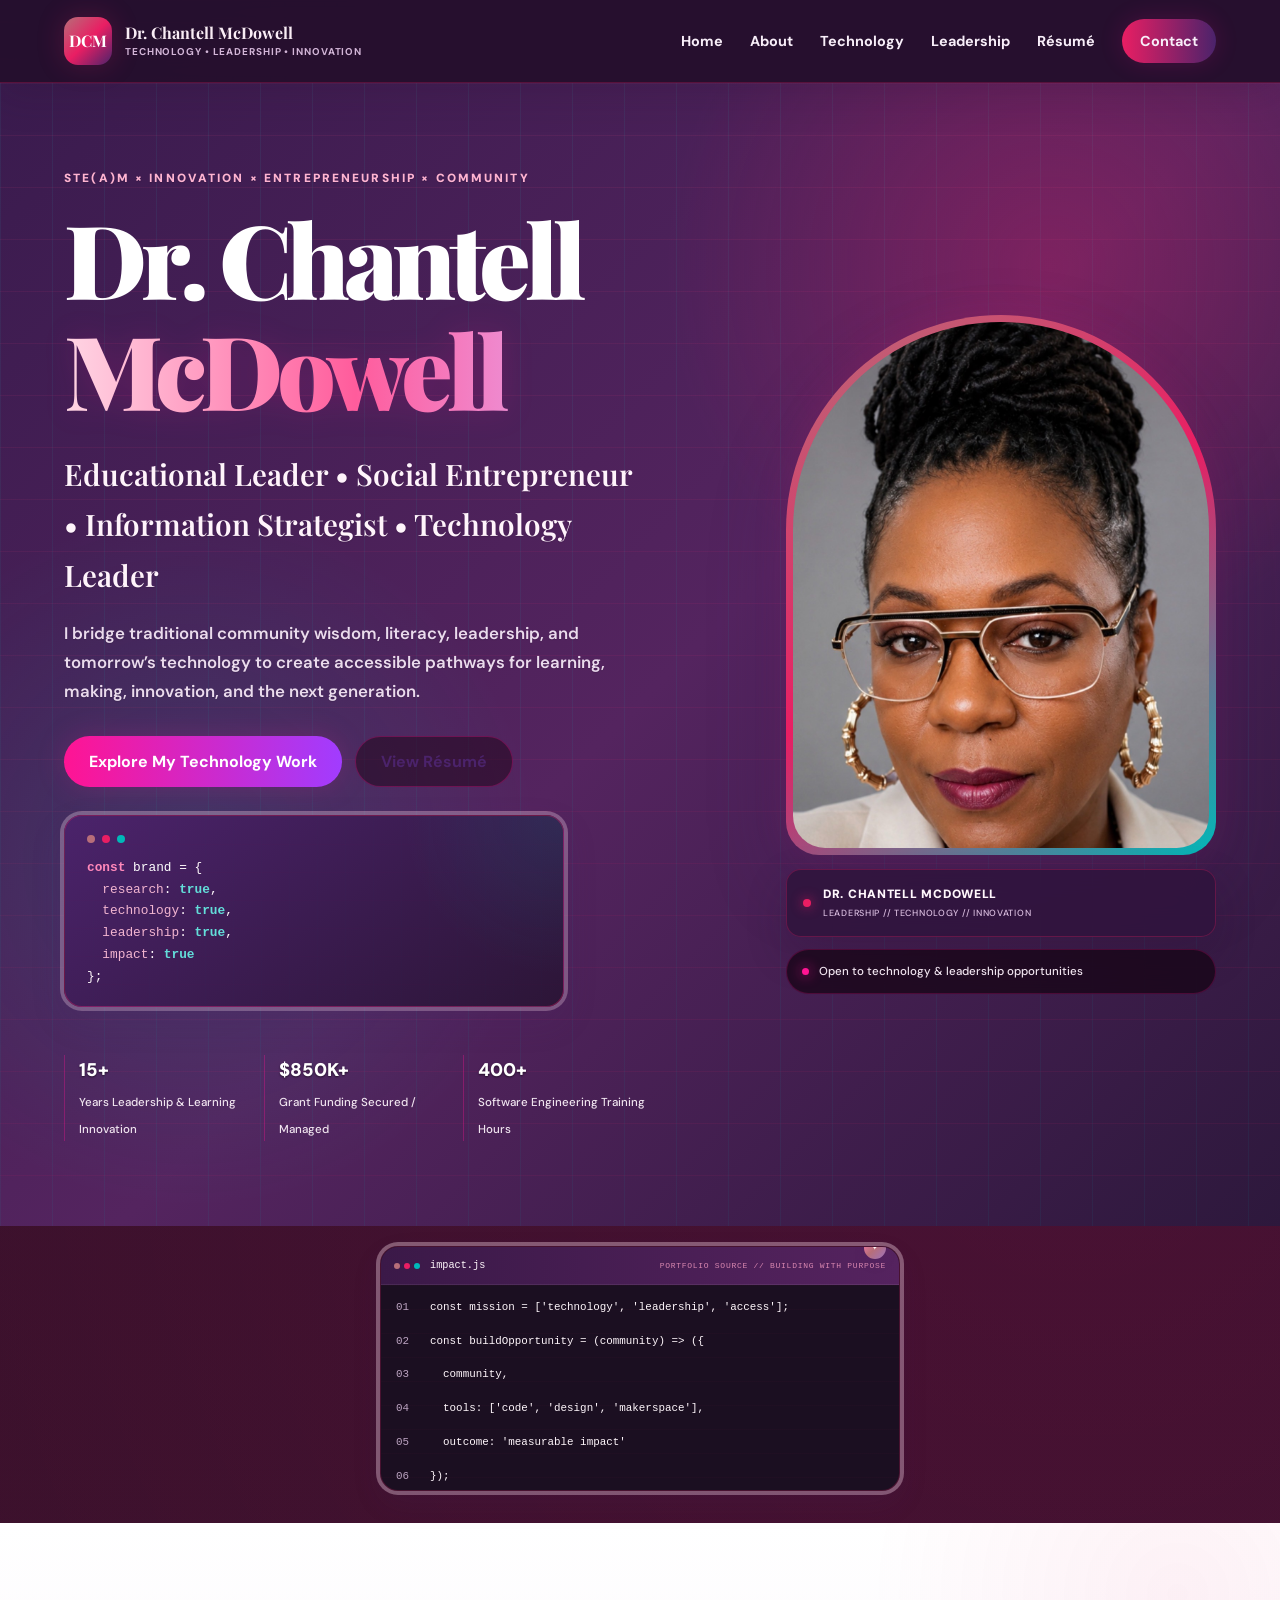
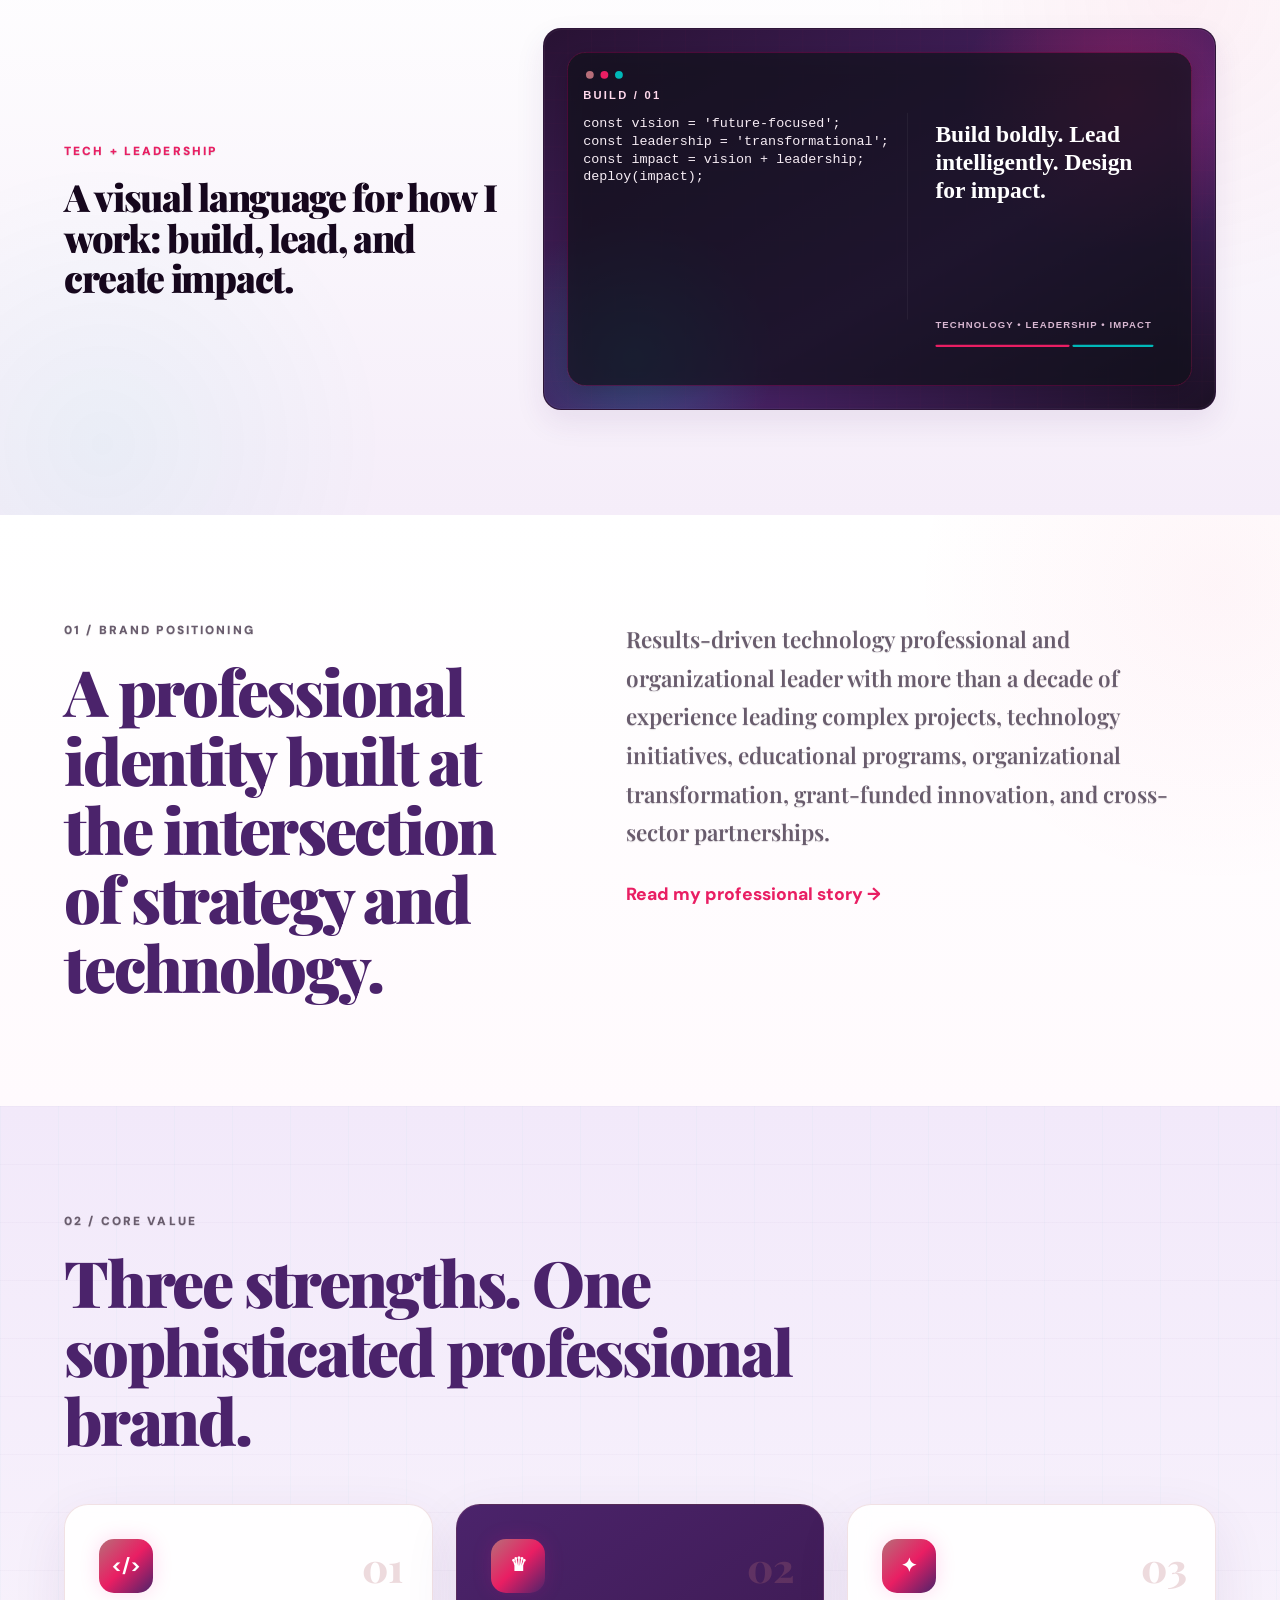
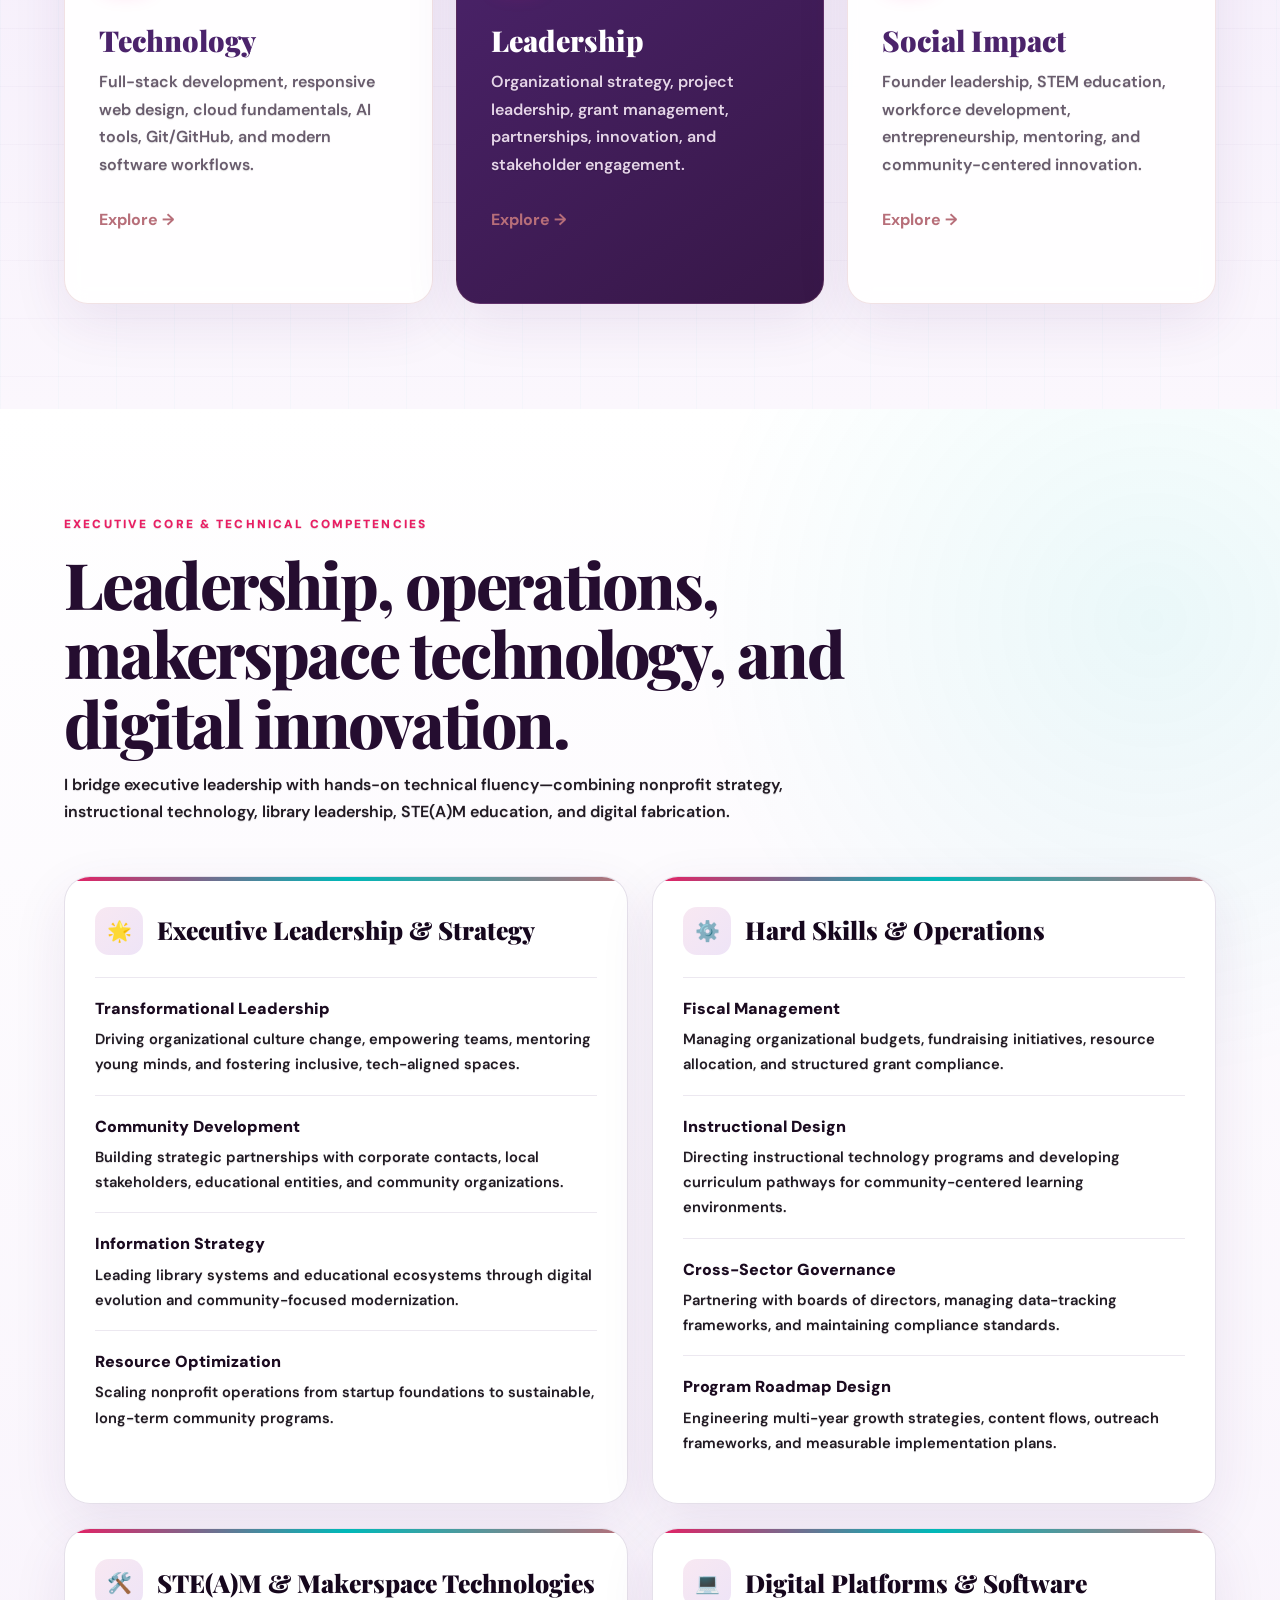
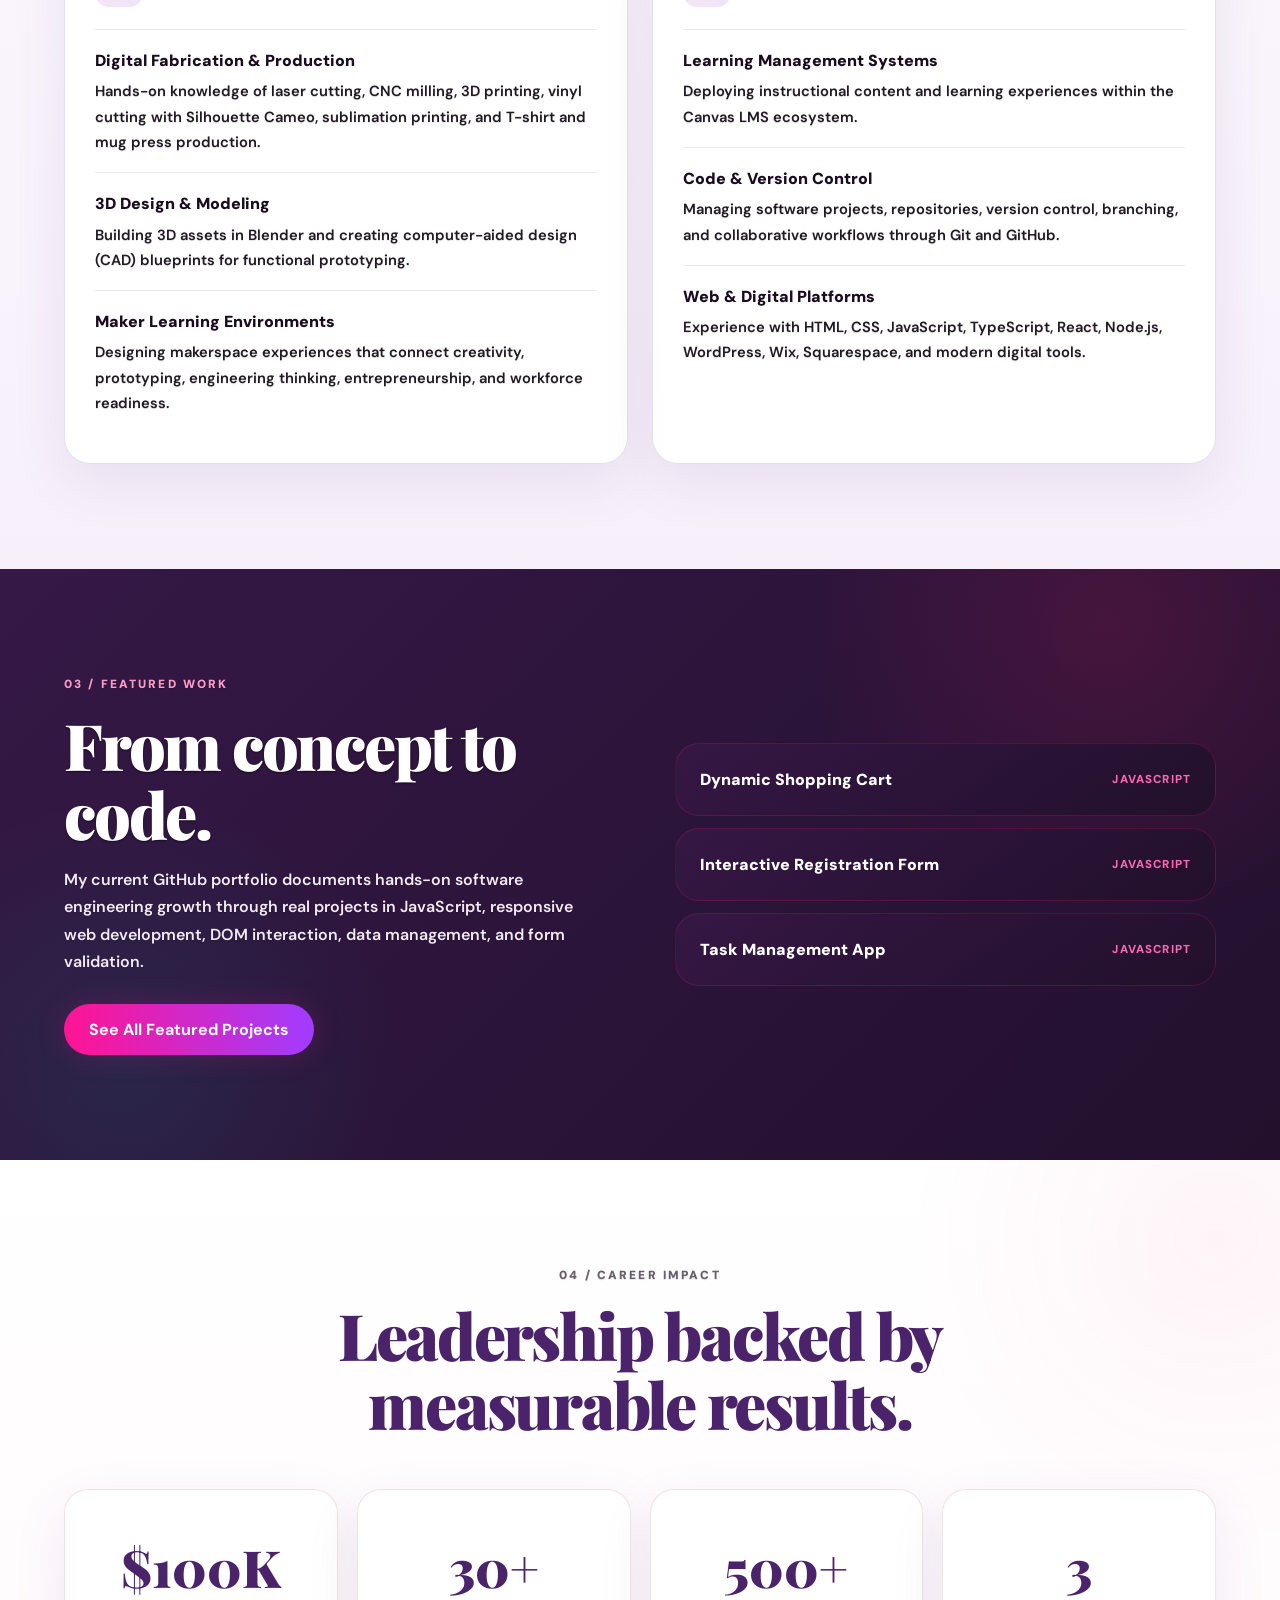
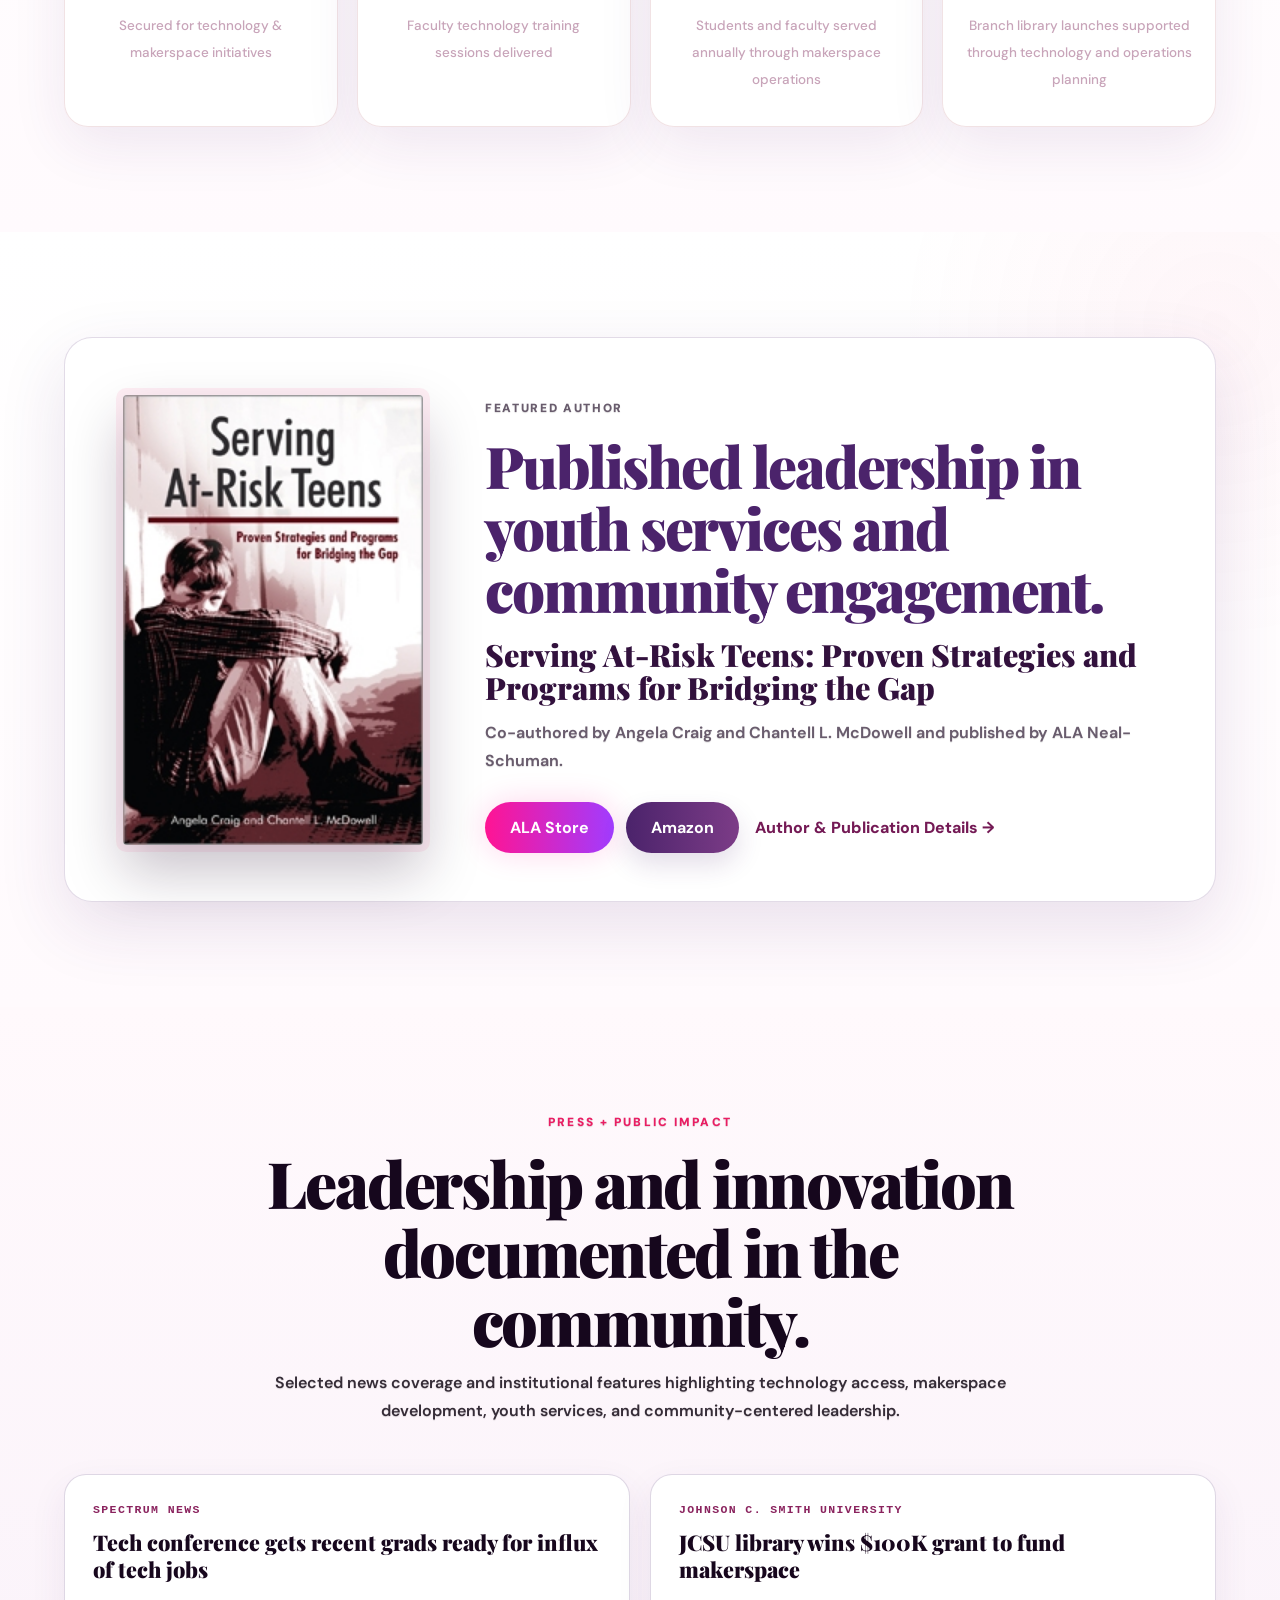
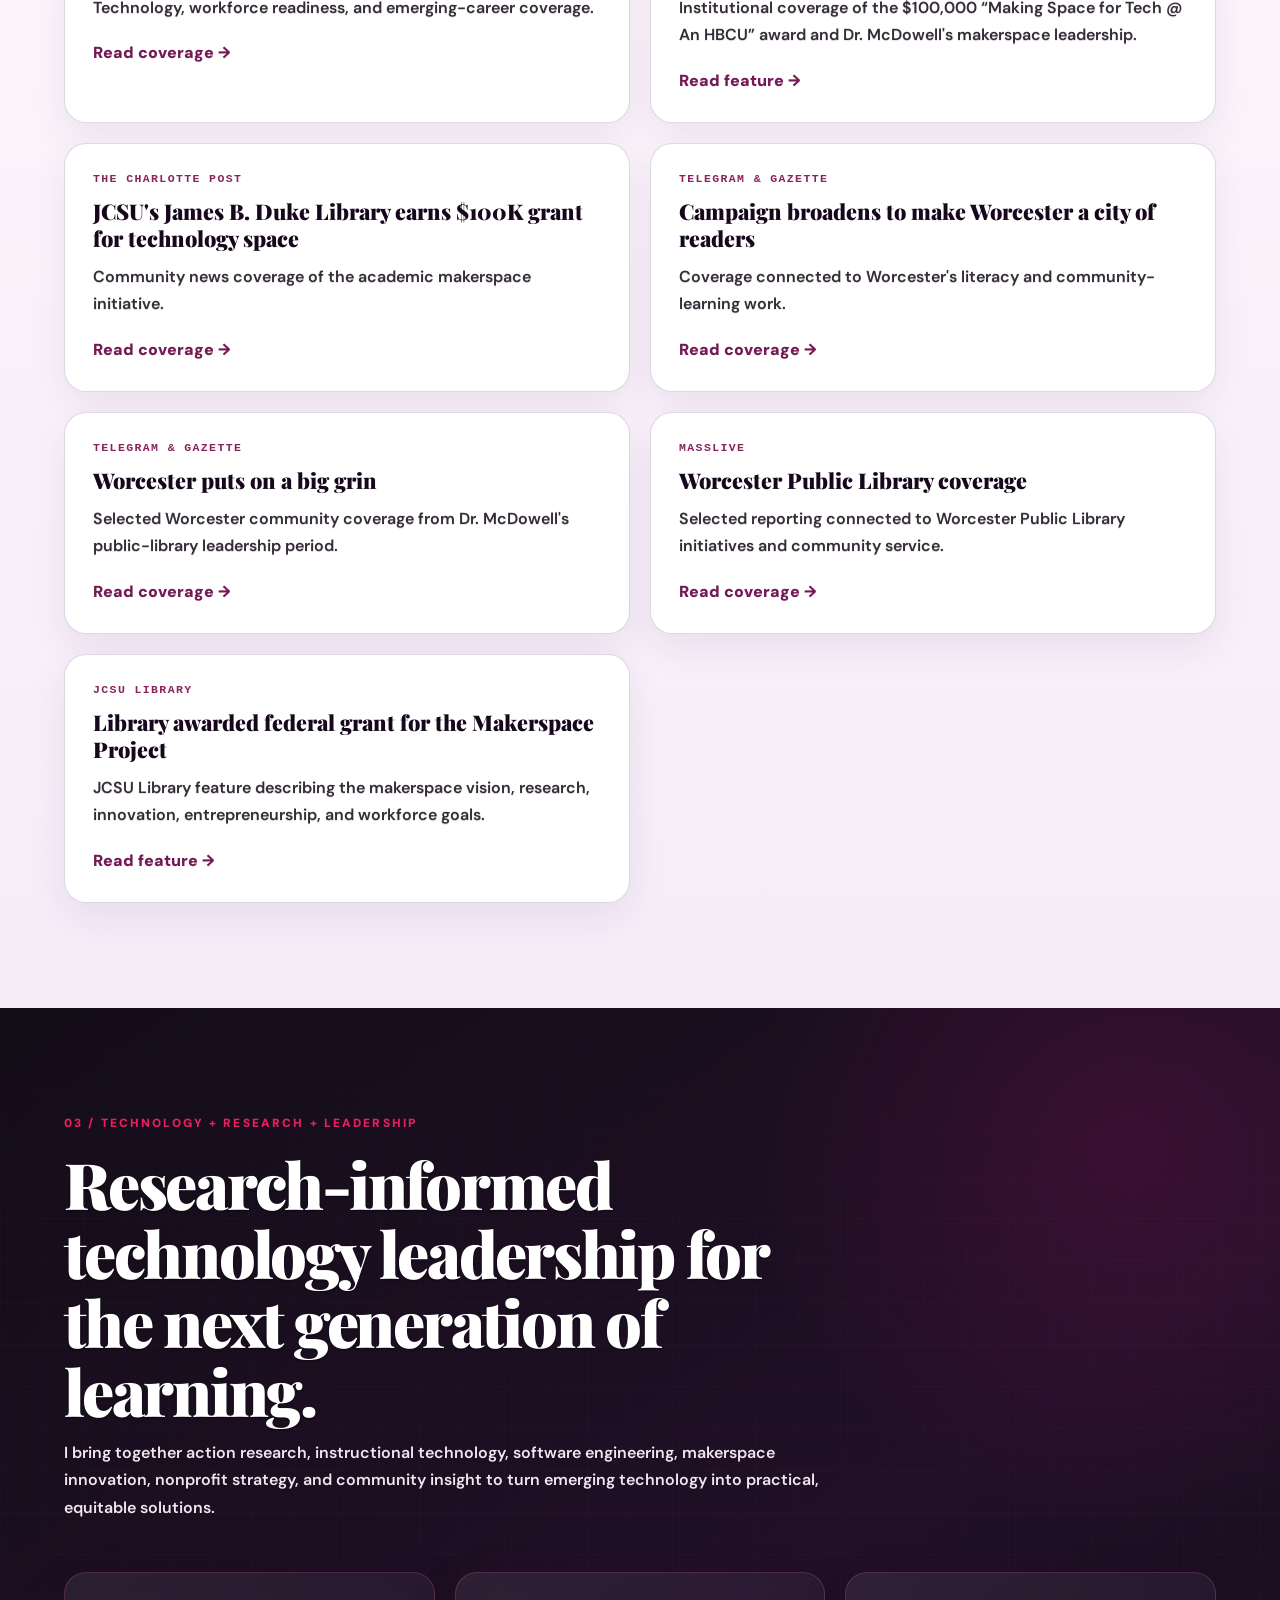
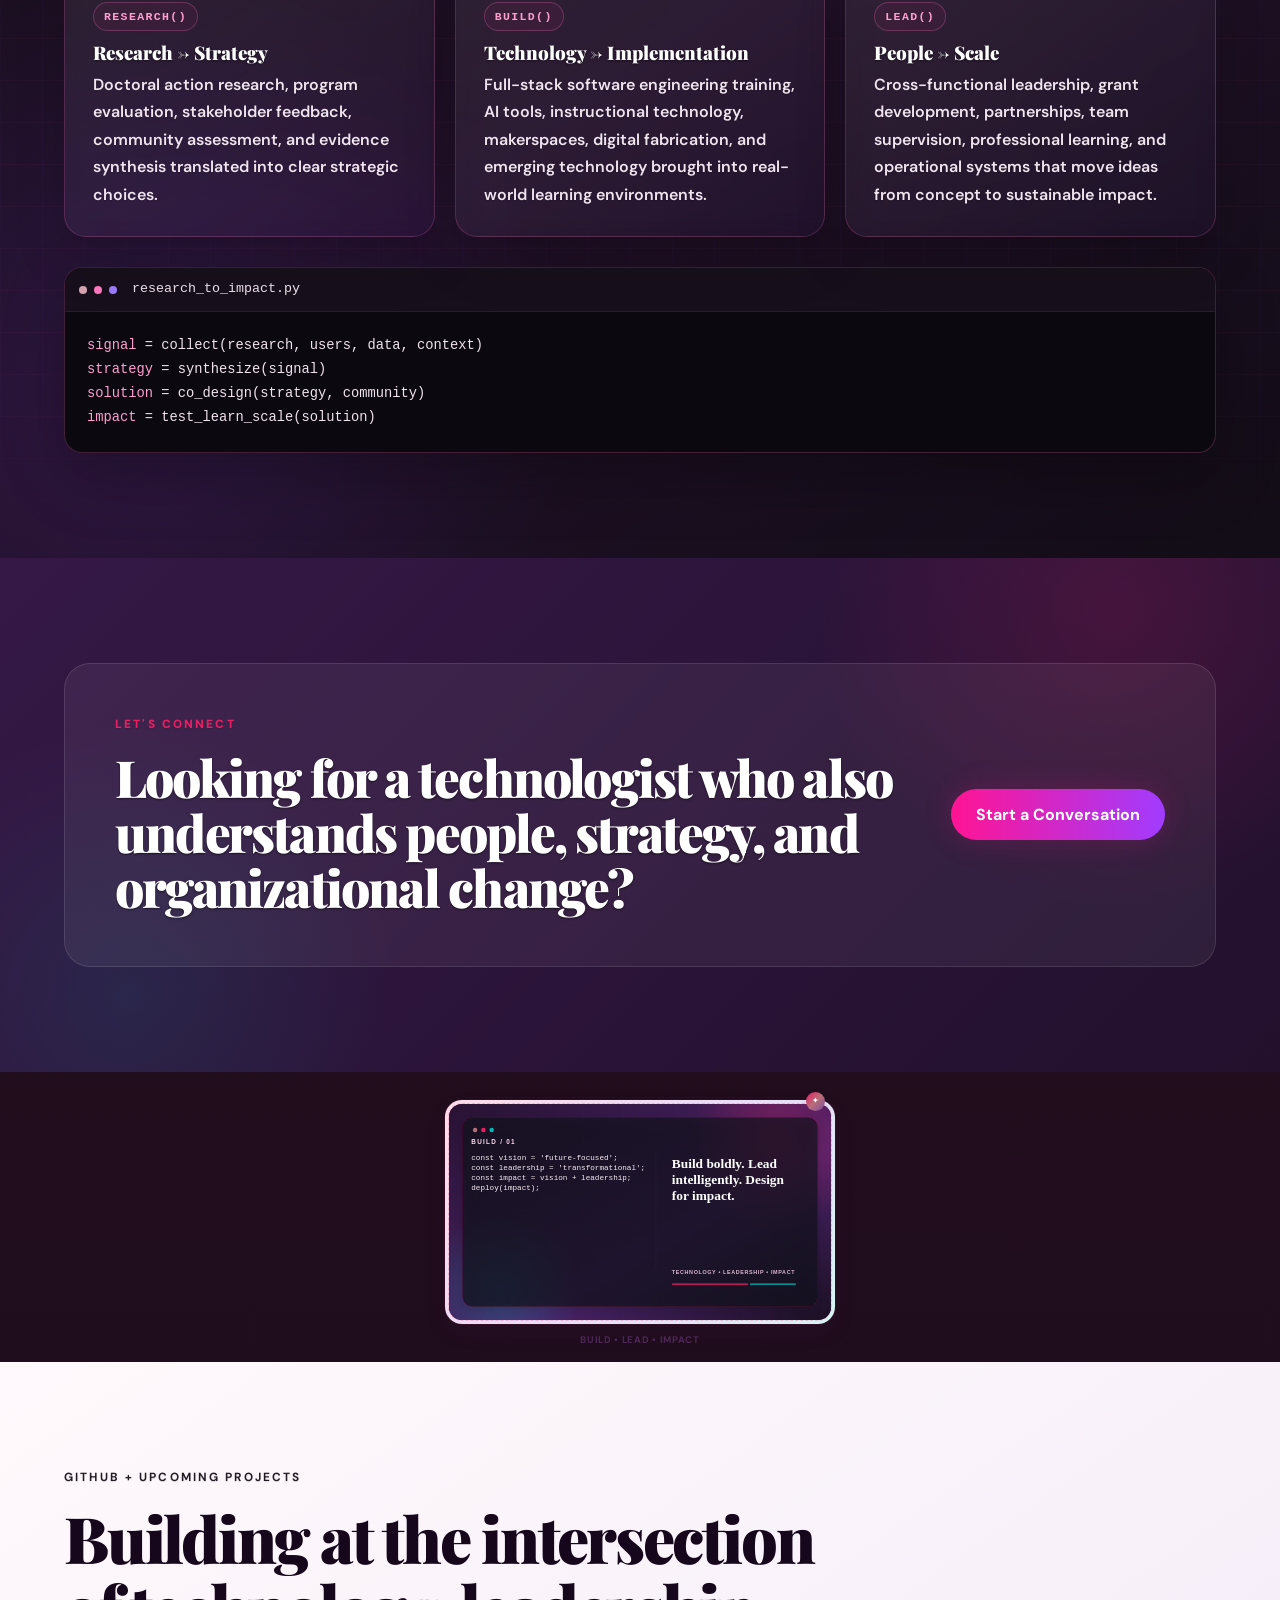
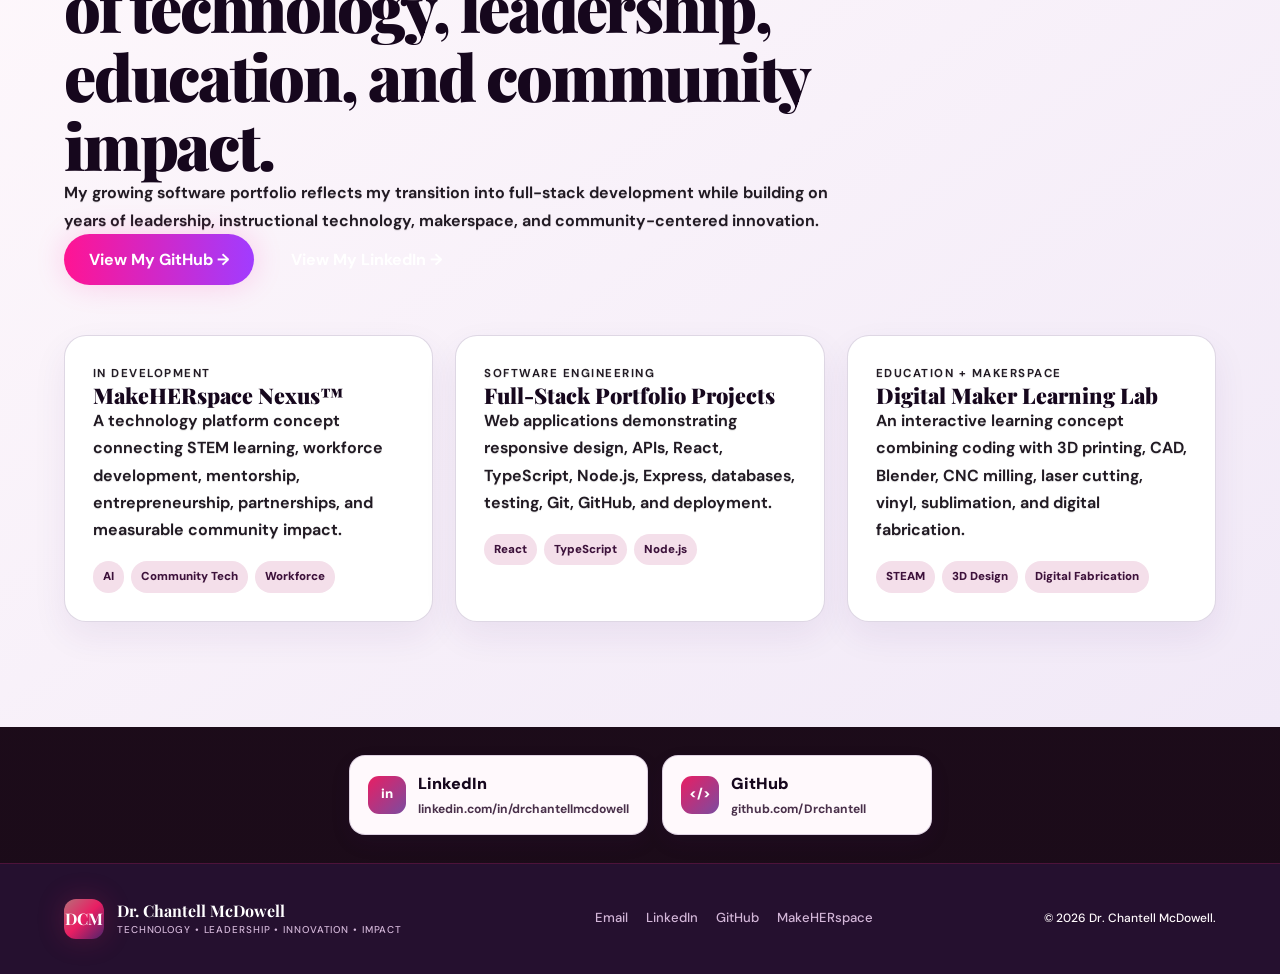
==== commit eb9138ea: "Initial portfolio" ====
--- a/index.html
+++ b/index.html
@@ -3,245 +3,508 @@
 <head>
   <meta charset="UTF-8">
   <meta name="viewport" content="width=device-width, initial-scale=1.0">
-  <meta name="description" content="The Matrix Portfolio — Accurate Education Edition for Dr. Chantell McDowell: leadership, technology, MakeHERspace, education, and community impact.">
+  <meta name="description" content="Professional portfolio of Dr. Chantell McDowell.">
   <meta name="theme-color" content="#0c0810">
-  <title>Dr. Chantell McDowell | Matrix Portfolio — Accurate Education Edition</title>
+  <title>Dr. Chantell McDowell | Technology, Leadership & Innovation</title>
   <link rel="preconnect" href="https://fonts.googleapis.com">
   <link rel="preconnect" href="https://fonts.gstatic.com" crossorigin>
-  <link href="https://fonts.googleapis.com/css2?family=DM+Sans:wght@400;500;600;700;800&family=Playfair+Display:wght@600;700;800&family=Sacramento&display=swap" rel="stylesheet">
+  <link href="https://fonts.googleapis.com/css2?family=DM+Sans:wght@400;500;600;700&family=Playfair+Display:wght@600;700&display=swap" rel="stylesheet">
   <link rel="stylesheet" href="style.css">
 </head>
-<body>
-  <header class="site-header">
-    <nav class="nav container" aria-label="Primary navigation">
-      <a class="brand" href="#home" aria-label="Dr. Chantell McDowell home">
-        <span class="brand-mark">CM</span>
-        <span class="brand-copy"><strong>DR. CHANTELL MCDOWELL</strong><small>MATRIX PORTFOLIO • ACCURATE EDUCATION EDITION</small></span>
+<body class="matrix-site feminine-matrix index-page">
+<div class="feminine-data-grid" aria-hidden="true"></div>
+<div class="matrix-rain sitewide-rain" aria-hidden="true"></div>
+<div class="matrix-scanline sitewide-scanline" aria-hidden="true"></div>
+<div class="ambient ambient-a"></div>
+<div class="ambient ambient-b"></div>
+
+<header class="site-header">
+  <nav class="nav container">
+    <a class="brand" href="index.html">
+      <span class="brand-mark">DCM</span>
+      <span class="brand-copy">
+        <strong>Dr. Chantell McDowell</strong>
+        <small>Technology • Leadership • Innovation</small>
+      </span>
+    </a>
+    <button class="menu-button" id="menuButton" aria-label="Open menu">☰</button>
+    <div class="nav-links" id="navLinks">
+      <a href="index.html">Home</a>
+      <a href="about.html">About</a>
+      <a href="technology.html">Technology</a>
+      <a href="leadership.html">Leadership</a>
+      <a href="resume.html">Résumé</a>
+      <a href="contact.html" class="nav-cta">Contact</a>
+    </div>
+  </nav>
+</header>
+
+<main>
+
+<section class="hero" id="home">
+  <div class="circuit-grid" aria-hidden="true"></div>
+
+  <div class="container hero-layout">
+    <div class="hero-copy reveal">
+      <p class="kicker">STE(A)M × Innovation × Entrepreneurship × Community</p>
+
+      <h1>Dr. Chantell <span>McDowell</span></h1>
+
+      <p class="hero-role">
+        Educational Leader • Social Entrepreneur • Information Strategist • Technology Leader
+      </p>
+
+      <p class="hero-lead">
+        I bridge traditional community wisdom, literacy, leadership, and tomorrow’s technology to create
+        accessible pathways for learning, making, innovation, and the next generation.
+      </p>
+
+      <div class="hero-actions">
+        <a class="button primary" href="technology.html">Explore My Technology Work</a>
+        <a class="button ghost" href="assets/resume/Dr_Chantell_McDowell_Resume.pdf" target="_blank" rel="noopener">View Résumé</a>
+      </div>
+
+      
+      <div class="hero-code-card reveal" aria-label="Personal brand code">
+        <div class="code-window-dots" aria-hidden="true">
+          <span></span><span></span><span></span>
+        </div>
+        <pre class="brand-code"><code><span class="code-keyword">const</span> <span class="code-variable">brand</span> = {
+  <span class="code-property">research</span>: <span class="code-boolean">true</span>,
+  <span class="code-property">technology</span>: <span class="code-boolean">true</span>,
+  <span class="code-property">leadership</span>: <span class="code-boolean">true</span>,
+  <span class="code-property">impact</span>: <span class="code-boolean">true</span>
+};</code></pre>
+      </div>
+
+      <div class="metric-row">
+        <div>
+          <strong>15+</strong>
+          <span>Years Leadership & Learning Innovation</span>
+        </div>
+        <div>
+          <strong>$850K+</strong>
+          <span>Grant Funding Secured / Managed</span>
+        </div>
+        <div>
+          <strong>400+</strong>
+          <span>Software Engineering Training Hours</span>
+        </div>
+      </div>
+    </div>
+
+    <div class="hero-portrait reveal">
+      <div class="portrait-stack">
+        <div class="portrait-frame">
+        <img src="assets/images/headshot.jpg" alt="Dr. Chantell McDowell professional portrait">
+      </div>
+        <div class="portrait-tech-label">
+        <span class="portrait-tech-dot"></span>
+        <div>
+          <strong>DR. CHANTELL MCDOWELL</strong>
+          <small>LEADERSHIP // TECHNOLOGY // INNOVATION</small>
+        </div>
+      </div>
+      </div>
+
+      <div class="status-chip">
+        <i></i>
+        Open to technology & leadership opportunities
+      </div>
+    </div>
+  </div>
+</section>
+<section class="raw-code-band" aria-label="PORTFOLIO SOURCE // BUILDING WITH PURPOSE">
+  <div class="container">
+    <div class="raw-code-window reveal">
+      <div class="raw-code-toolbar">
+        <div class="raw-code-dots" aria-hidden="true"><i></i><i></i><i></i></div>
+        <span>impact.js</span>
+        <small>PORTFOLIO SOURCE // BUILDING WITH PURPOSE</small>
+      </div>
+      <pre class="raw-code-pre"><code><span class="raw-line"><span class="line-number">01</span>const mission = [&#x27;technology&#x27;, &#x27;leadership&#x27;, &#x27;access&#x27;];</span>
+<span class="raw-line"><span class="line-number">02</span>const buildOpportunity = (community) =&gt; ({</span>
+<span class="raw-line"><span class="line-number">03</span>  community,</span>
+<span class="raw-line"><span class="line-number">04</span>  tools: [&#x27;code&#x27;, &#x27;design&#x27;, &#x27;makerspace&#x27;],</span>
+<span class="raw-line"><span class="line-number">05</span>  outcome: &#x27;measurable impact&#x27;</span>
+<span class="raw-line"><span class="line-number">06</span>});</span>
+<span class="raw-line"><span class="line-number">07</span></span>
+<span class="raw-line"><span class="line-number">08</span>buildOpportunity(&#x27;future innovators&#x27;);</span></code></pre>
+    </div>
+  </div>
+</section>
+
+
+
+
+<section class="section code-visual-section">
+  <div class="container code-visual-layout reveal">
+    <div class="code-visual-copy">
+      <p class="section-code">TECH + LEADERSHIP</p>
+      <h2>A visual language for how I work: build, lead, and create impact.</h2>
+    </div>
+    <figure class="code-visual-frame">
+      <img src="assets/images/code-visual-build.svg" alt="Futuristic code graphic with quote about building, leadership, and impact">
+    </figure>
+  </div>
+</section>
+
+
+<section class="section white-section">
+  <div class="container intro-grid reveal">
+    <div>
+      <p class="section-code">01 / BRAND POSITIONING</p>
+      <h2>A professional identity built at the intersection of strategy and technology.</h2>
+    </div>
+    <div class="large-copy">
+      <p>
+        Results-driven technology professional and organizational leader with more than a decade
+        of experience leading complex projects, technology initiatives, educational programs,
+        organizational transformation, grant-funded innovation, and cross-sector partnerships.
+      </p>
+      <a class="text-link" href="about.html">Read my professional story →</a>
+    </div>
+  </div>
+</section>
+
+<section class="section cards-section">
+  <div class="container">
+    <div class="section-heading reveal">
+      <p class="section-code">02 / CORE VALUE</p>
+      <h2>Three strengths. One sophisticated professional brand.</h2>
+    </div>
+    <div class="tri-grid">
+      <a href="technology.html" class="pillar reveal">
+        <span class="pillar-icon">&lt;/&gt;</span>
+        <small>01</small>
+        <h3>Technology</h3>
+        <p>Full-stack development, responsive web design, cloud fundamentals, AI tools, Git/GitHub, and modern software workflows.</p>
+        <span class="arrow">Explore →</span>
       </a>
-      <button class="menu-button" id="menuButton" aria-label="Open navigation menu" aria-expanded="false">☰</button>
-      <div class="nav-links" id="navLinks">
-        <a href="#about">About</a>
-        <a href="#leadership">Leadership</a>
-        <a href="#projects">Projects</a>
-        <a href="#makeherspace">MakeHERspace</a>
-        <a href="#education">Education</a>
-        <a href="#impact">Impact</a>
-        <a href="resume.html">Resume</a>
-        <a class="nav-cta" href="#connect">Let's Connect</a>
-      </div>
-    </nav>
-  </header>
-
-  <main>
-    <section class="hero" id="home">
-      <div class="hero-grid container">
-        <div class="hero-copy reveal">
-          <p class="eyebrow">LEAD • BUILD • INNOVATE • IMPACT</p>
-          <h1>DR. CHANTELL <span>MCDOWELL</span></h1>
-          <p class="hero-role">Leadership <b>•</b> Innovation <b>•</b> Technology <b>•</b> Community Impact</p>
-          <h2>TRANSFORMING <span>IDEAS</span> INTO <em>IMPACT</em></h2>
-          <p class="hero-lead">I am a transformational leader, nonprofit founder, educator, technology professional, and community advocate with experience spanning organizational leadership, workforce development, libraries, education, strategic partnerships, project management, and technology.</p>
-          <p class="hero-purpose">My work is centered around one goal: <strong>creating opportunities that help people, organizations, and communities move forward.</strong></p>
-          <div class="hero-actions">
-            <a class="button pink" href="resume.html">View My Resume <span>→</span></a>
-            <a class="button black" href="#projects">Explore My Projects <span>→</span></a>
-            <a class="button tiffany" href="#makeherspace">Partner With MakeHERspace <span>→</span></a>
-            <a class="button purple" href="#connect">Connect With Me <span>→</span></a>
-          </div>
-          <div class="hero-signature">
-            <span>Dr. Chantell McDowell</span>
-            <div><strong>Founder & Executive Director</strong><small>MakeHERspace Incorporated</small></div>
-          </div>
-        </div>
-
-        <div class="hero-visual reveal">
-          <div class="hero-orbit orbit-one"></div>
-          <div class="hero-orbit orbit-two"></div>
-          <div class="portrait-card">
-            <img src="assets/images/dr_chantell_headshot.png" alt="Professional headshot of Dr. Chantell McDowell in a hot pink blazer">
-            <div class="portrait-caption"><strong>DR. CHANTELL MCDOWELL</strong><span>People • Purpose • Progress</span></div>
-          </div>
-          <div class="handwritten-note">People.<br>Purpose.<br>Progress. <span>♡</span></div>
-          <div class="vertical-words">EDUCATE<br>EQUIP<br>EMPOWER<br>ELEVATE</div>
-        </div>
-      </div>
-    </section>
-
-    <section class="stats-strip" aria-label="Portfolio highlights">
-      <div class="container stats-grid">
-        <div><span class="stat-icon">✦</span><strong>10+</strong><small>Years of Leadership</small></div>
-        <div><span class="stat-icon">⌘</span><strong>STEM + AI</strong><small>Education & Innovation</small></div>
-        <div><span class="stat-icon">♛</span><strong>Founder</strong><small>MakeHERspace Incorporated</small></div>
-        <div><span class="stat-icon">&lt;/&gt;</span><strong>Full-Stack</strong><small>Software Engineering Training</small></div>
-        <div><span class="stat-icon">♡</span><strong>1 Mission</strong><small>Stronger Communities</small></div>
-      </div>
-    </section>
-
-    <section class="section intro-section" id="about">
-      <div class="container split-grid reveal">
-        <div class="section-heading">
-          <p class="section-number">01 | MEET DR. CHANTELL</p>
-          <h2>Your Leadership, Innovation & Community Impact Professional</h2>
-        </div>
-        <div class="prose-card">
-          <p>Hello, I’m <strong>Dr. Chantell McDowell</strong>.</p>
-          <p>I am a strategic thinker, builder, problem-solver, and lifelong learner who enjoys turning ideas into meaningful programs, partnerships, systems, and opportunities.</p>
-          <p>My professional journey has allowed me to work across executive leadership, nonprofit management, libraries, workforce development, community engagement, organizational development, education, technology, and project management.</p>
-          <p>I bring both the big-picture thinking required to create a vision and the hands-on leadership needed to bring that vision to life.</p>
-        </div>
-      </div>
-    </section>
-
-    <section class="section story-section" id="story">
-      <div class="container story-grid reveal">
-        <div class="story-photo"><img src="assets/images/mcdowell_park.png" alt="Dr. Chantell McDowell outdoors at McDowell Nature Preserve"></div>
-        <div>
-          <p class="section-number">02 | MY STORY</p>
-          <h2>Service. Education. Leadership. Innovation. Access.</h2>
-          <p>My career has always been rooted in service, education, leadership, innovation, and access. Throughout my professional journey, I have worked to build stronger programs, develop meaningful partnerships, create educational opportunities, improve organizational systems, and help communities gain access to resources and opportunities.</p>
-          <p>My leadership experience includes work within public, academic, and educational environments, where I have led programs, developed partnerships, supported staff, managed projects, expanded services, and helped organizations respond to changing community needs.</p>
-          <p>Today, I continue that work through <strong>MakeHERspace Incorporated</strong>, where I serve as Founder and Executive Director.</p>
-          <blockquote>“Turn vision into action — and action into impact.”</blockquote>
-        </div>
-      </div>
-    </section>
-
-    <section class="section dark-section" id="leadership">
-      <div class="container">
-        <div class="section-heading centered reveal">
-          <p class="section-number light">03 | EXECUTIVE LEADERSHIP</p>
-          <h2>Leadership With Purpose</h2>
-          <p>My leadership philosophy centers around people, strategy, communication, collaboration, and measurable impact.</p>
-        </div>
-        <div class="skill-grid reveal">
-          <span>Executive Leadership</span><span>Transformational Leadership</span><span>Strategic Planning</span><span>Organizational Development</span><span>Organizational Effectiveness</span><span>Workforce Strategy</span><span>Change Management</span><span>Staff Development</span><span>Team Leadership</span><span>Project Leadership</span><span>Program Management</span><span>Budget Oversight</span><span>Operations</span><span>Community Engagement</span><span>Cross-Functional Collaboration</span>
-        </div>
-      </div>
-    </section>
-
-    <section class="section makeherspace-section" id="makeherspace">
-      <div class="container">
-        <div class="makeherspace-hero reveal">
-          <div>
-            <p class="section-number">04 | MAKEHERSPACE INCORPORATED</p>
-            <h2>Founder & Executive Director</h2>
-            <p>I founded <strong>MakeHERspace Incorporated</strong> to expand access to technology, STEM education, entrepreneurship, workforce development, mentorship, and leadership opportunities for girls and young women.</p>
-            <p>MakeHERspace provides learning experiences designed to help young people build confidence, technical skills, creativity, and career awareness.</p>
-            <div class="tag-row"><span>AI</span><span>Coding</span><span>Web Development</span><span>Robotics</span><span>Cybersecurity</span><span>3D Printing</span><span>Entrepreneurship</span><span>Workforce Readiness</span></div>
-            <a class="button tiffany" href="https://makeherspace.org" target="_blank" rel="noopener">Visit MakeHERspace.org <span>→</span></a>
-          </div>
-          <div class="nexus-image-wrap"><img src="assets/images/makeherspace_nexus.png" alt="MakeHERspace Nexus visual preview"></div>
-        </div>
-        <div class="role-grid reveal">
-          <article><h3>Strategy & Growth</h3><p>Organizational leadership, strategic planning, technology strategy, workforce development, and organizational growth.</p></article>
-          <article><h3>Programs & Curriculum</h3><p>Program development, curriculum planning, career pathways, STEM learning, and hands-on technology experiences.</p></article>
-          <article><h3>Partnerships & Funding</h3><p>Partnership development, sponsorship outreach, fundraising, grant development, and community engagement.</p></article>
-          <article><h3>People & Community</h3><p>Volunteer recruitment, mentorship, collaboration, leadership development, and mission-centered outreach.</p></article>
-        </div>
-      </div>
-    </section>
-
-    <section class="section projects-section" id="projects">
-      <div class="container">
-        <div class="section-heading centered reveal">
-          <p class="section-number">05 | TECHNOLOGY & SOFTWARE DEVELOPMENT</p>
-          <h2>Where Leadership Meets Technology</h2>
-          <p>Through software engineering and full-stack development training, I have expanded my skills in modern web development, programming, artificial intelligence, APIs, databases, and software development workflows.</p>
-        </div>
-        <div class="tech-tags reveal"><span>HTML</span><span>CSS</span><span>JavaScript</span><span>TypeScript</span><span>React</span><span>Node.js</span><span>Express</span><span>REST APIs</span><span>Git</span><span>GitHub</span><span>VS Code</span><span>SQL</span><span>NoSQL</span><span>AI</span><span>Generative AI</span><span>Full-Stack Development</span></div>
-
-        <div class="project-grid reveal">
-          <article class="project-card featured-project">
-            <div class="project-image"><img src="assets/images/makeherspace_nexus.png" alt="MakeHERspace Nexus project screenshot"></div>
-            <div class="project-copy"><span class="project-label">FEATURED</span><h3>MakeHERspace Nexus</h3><p>A digital learning and program management platform supporting students, educators, families, volunteers, and community partners.</p><div class="mini-tags"><span>Learning Pathways</span><span>Forms</span><span>Assessments</span><span>Certificates</span></div></div>
-          </article>
-
-          <article class="project-card">
-            <div class="browser-mock flashcards-mock"><div class="browser-top"><i></i><i></i><i></i></div><div class="mock-title">React Flashcards</div><div class="flash-card-ui"><small>CARD 2 OF 8</small><strong>What is useEffect?</strong><span>Click to reveal the answer</span></div><div class="mock-buttons"><b>Previous</b><b>Flip</b><b>Next</b></div></div>
-            <div class="project-copy"><h3>React Flashcards Study App</h3><p>Create, edit, organize, search, shuffle, and study digital flashcards with LocalStorage and accessible navigation.</p><div class="mini-tags"><span>React</span><span>LocalStorage</span><span>Accessible</span></div></div>
-          </article>
-
-          <article class="project-card">
-            <div class="browser-mock counter-mock"><div class="browser-top"><i></i><i></i><i></i></div><div class="mock-title">React Counter</div><div class="counter-number">12</div><div class="counter-controls"><b>− 1</b><b>Reset</b><b>+ 1</b></div><div class="counter-history">History tracking • Auto-save • Keyboard controls</div></div>
-            <div class="project-copy"><h3>React Counter Application</h3><p>A React Hooks project demonstrating useState, useEffect, cleanup, state dependencies, history tracking, auto-save, keyboard controls, and reset behavior.</p><div class="mini-tags"><span>useState</span><span>useEffect</span><span>Hooks</span></div></div>
-          </article>
-
-          <article class="project-card">
-            <div class="browser-mock tasks-mock"><div class="browser-top"><i></i><i></i><i></i></div><div class="mock-title">Task Dashboard</div><div class="kanban"><div><small>TO DO</small><b>Portfolio Hero</b><b>API Lesson</b></div><div><small>IN PROGRESS</small><b>MakeHERspace Nexus</b><b>Flashcards App</b></div><div><small>DONE</small><b>React Counter</b><b>Git Workflow</b></div></div></div>
-            <div class="project-copy"><h3>Task Management Dashboard</h3><p>A productivity application for adding, editing, deleting, searching, filtering, sorting, and organizing tasks with status, priority, and due dates.</p><div class="mini-tags"><span>React</span><span>Dashboard</span><span>LocalStorage</span></div></div>
-          </article>
-        </div>
-      </div>
-    </section>
-
-    <section class="section impact-section" id="impact">
-      <div class="container">
-        <div class="section-heading centered reveal"><p class="section-number">06 | COMMUNITY IMPACT</p><h2>Building Stronger Communities Through Collaboration</h2><p>Community engagement has been central to my professional career. I have worked with educators, nonprofit leaders, community organizations, families, youth, government partners, businesses, funders, and other stakeholders to develop programs and expand access to services.</p></div>
-        <div class="impact-grid reveal"><span>Youth Development</span><span>STEM Access</span><span>Workforce Development</span><span>Economic Mobility</span><span>Digital Literacy</span><span>Educational Equity</span><span>Community Partnerships</span><span>Mentorship</span><span>Career Readiness</span><span>Community Programming</span><span>Technology Access</span><span>Women & Girls Empowerment</span></div>
-      </div>
-    </section>
-
-    <section class="section partnerships-section" id="partnerships">
-      <div class="container split-grid reveal">
-        <div><p class="section-number">07 | PARTNERSHIPS & COLLABORATION</p><h2>Shared Goals. Sustainable Impact.</h2><p>I believe meaningful partnerships are one of the most powerful tools for creating sustainable community impact. I enjoy identifying organizations with shared goals and developing collaborations that create value for everyone involved.</p></div>
-        <div class="partnership-list"><span>Corporate Partnerships</span><span>Educational Partnerships</span><span>Workforce Development Partnerships</span><span>Community Collaborations</span><span>Sponsorships</span><span>Mentorship Programs</span><span>Volunteer Engagement</span><span>Technology Partnerships</span><span>Shared Programming</span><span>Events & Training</span></div>
-      </div>
-    </section>
-
-    <section class="section education-section" id="education">
-      <div class="container">
-        <div class="section-heading centered reveal"><p class="section-number">08 | EDUCATION</p><h2>Accurate Education Edition</h2><p>A lifelong learning journey connecting leadership, information science, communications, journalism, and software engineering.</p></div>
-        <div class="education-timeline reveal">
-          <article class="education-card featured"><span class="edu-badge">CURRENT TECHNICAL TRAINING</span><h3>Software Engineering / Full-Stack Development</h3><h4>Per Scholas</h4><p>Front-End Development • JavaScript • React • Node.js • APIs • Databases • GitHub • Software Development • Full-Stack Applications</p></article>
-          <article class="education-card"><span class="edu-icon">🎓</span><h3>Doctorate</h3><h4>Organizational & Transformational Leadership</h4><p>Franklin Pierce University</p></article>
-          <article class="education-card"><span class="edu-icon">📚</span><h3>Master of Library and Information Science</h3><h4>Pratt Institute</h4><p>Library & Information Science</p></article>
-          <article class="education-card"><span class="edu-icon">🎙</span><h3>Bachelor of Arts</h3><h4>Media Communications</h4><p>SUNY Old Westbury</p></article>
-          <article class="education-card"><span class="edu-icon">✎</span><h3>Associate Degree</h3><h4>Journalism Technology</h4><p>SUNY Morrisville</p></article>
-        </div>
-      </div>
-    </section>
-
-    <section class="section skills-section" id="skills">
-      <div class="container">
-        <div class="section-heading centered reveal"><p class="section-number">09 | MY SKILLS</p><h2>Strategy, Technology, People & Execution</h2></div>
-        <div class="skills-columns reveal">
-          <article><h3>Executive & Organizational</h3><p>Strategic Planning • Organizational Development • Leadership • Change Management • Workforce Strategy • Program Development • Operations • Staff Development</p></article>
-          <article><h3>Project Management</h3><p>Project Planning • Program Implementation • Workflow Development • Process Improvement • Resource Coordination • Budget Management • Cross-Functional Projects</p></article>
-          <article><h3>Community & Partnerships</h3><p>Community Engagement • Stakeholder Relations • Partnership Development • Corporate Outreach • Workforce Development • Youth Development • Sponsorship Development</p></article>
-          <article><h3>Research & Grants</h3><p>Grant Research • Grant Writing • Proposal Development • Program Evaluation • Needs Assessment • Impact Reporting • Data Analysis</p></article>
-          <article><h3>Technology</h3><p>HTML • CSS • JavaScript • React • Node.js • Express • Git • GitHub • AI • Generative AI • Web Development</p></article>
-          <article><h3>Communication</h3><p>Public Speaking • Professional Writing • Executive Communication • Presentations • Facilitation • Relationship Building • Collaboration</p></article>
-        </div>
-      </div>
-    </section>
-
-    <section class="section why-section" id="why-me">
-      <div class="container why-grid reveal">
-        <div><p class="section-number">10 | WHY WORK WITH ME?</p><h2>I bring more than a list of skills.</h2><p>I bring leadership, education, technology, creativity, strategic thinking, and community engagement. When I join a project or organization, I am not simply focused on completing tasks. I want to understand the mission, the people, the barriers, the resources, the partnerships, and what meaningful success should look like.</p><a class="button pink" href="#connect">Start a Conversation <span>→</span></a></div>
-        <div class="question-card"><p>What are we trying to accomplish?</p><p>Who are we trying to serve?</p><p>What challenges are preventing progress?</p><p>What resources do we already have?</p><p>What partnerships could strengthen the work?</p><p>What will meaningful success look like?</p></div>
-      </div>
-    </section>
-
-    <section class="philosophy-section">
-      <div class="container reveal"><p class="section-number light">11 | MY PROFESSIONAL PHILOSOPHY</p><h2>LEAD. BUILD. INNOVATE. IMPACT.</h2><div class="philosophy-grid"><span><b>Lead</b> with purpose.</span><span><b>Build</b> with intention.</span><span><b>Innovate</b> with curiosity.</span><span><b>Collaborate</b> with people.</span><span><b>Create</b> measurable impact.</span></div><p class="philosophy-close">I believe great work happens when leadership, creativity, technology, and community come together.</p></div>
-    </section>
-
-    <section class="section connect-section" id="connect">
-      <div class="container connect-card reveal">
-        <div><p class="section-number">12 | LET'S CONNECT</p><h2>Let’s build something meaningful.</h2><p>Whether you are interested in a professional opportunity, strategic partnership, community collaboration, speaking engagement, technology project, or MakeHERspace initiative, I would be happy to connect.</p><div class="connect-tags"><span>Executive Leadership</span><span>Organizational Effectiveness</span><span>Workforce Development</span><span>Education</span><span>Technology</span><span>Artificial Intelligence</span><span>Libraries</span><span>Community Impact</span><span>Nonprofit Leadership</span><span>Strategic Partnerships</span><span>Youth Development</span><span>STEM</span><span>Economic Mobility</span></div></div>
-        <div class="contact-box"><img src="assets/images/dr_chantell_headshot.png" alt="Dr. Chantell McDowell"><h3>Dr. Chantell McDowell</h3><p>Founder & Executive Director<br>MakeHERspace Incorporated</p><a class="button pink" href="mailto:drchantellmcdowell@gmail.com">Email Me <span>→</span></a><a class="button black" href="https://makeherspace.org" target="_blank" rel="noopener">MakeHERspace.org <span>→</span></a></div>
-      </div>
-    </section>
-  </main>
-
-  <footer class="site-footer">
-    <div class="container footer-grid">
-      <div><strong>MATRIX PORTFOLIO</strong><small>— ACCURATE EDUCATION EDITION —</small></div>
-      <div><p>Leadership Today. A Brighter Tomorrow.</p><small>CHARLOTTE, NC • MAKEHERSPACE.ORG • FOUNDED IN 2017</small></div>
-      <div class="footer-words">EDUCATE • EMPOWER • INNOVATE • IMPACT</div>
-    </div>
-  </footer>
-
-  <script src="script.js"></script>
+      <a href="leadership.html" class="pillar feature reveal">
+        <span class="pillar-icon">♛</span>
+        <small>02</small>
+        <h3>Leadership</h3>
+        <p>Organizational strategy, project leadership, grant management, partnerships, innovation, and stakeholder engagement.</p>
+        <span class="arrow">Explore →</span>
+      </a>
+      <a href="leadership.html#makeherspace" class="pillar reveal">
+        <span class="pillar-icon">✦</span>
+        <small>03</small>
+        <h3>Social Impact</h3>
+        <p>Founder leadership, STEM education, workforce development, entrepreneurship, mentoring, and community-centered innovation.</p>
+        <span class="arrow">Explore →</span>
+      </a>
+    </div>
+  </div>
+</section>
+
+
+<section class="section expertise-matrix-section">
+  <div class="container">
+    <div class="section-heading reveal">
+      <p class="section-code">EXECUTIVE CORE & TECHNICAL COMPETENCIES</p>
+      <h2 class="dark-expertise-heading">Leadership, operations, makerspace technology, and digital innovation.</h2>
+      <p>I bridge executive leadership with hands-on technical fluency—combining nonprofit strategy, instructional technology, library leadership, STE(A)M education, and digital fabrication.</p>
+    </div>
+
+    <div class="expertise-matrix-grid">
+      <article class="expertise-matrix-card reveal">
+        <div class="matrix-card-header">
+          <span class="matrix-card-icon">🌟</span>
+          <h3>Executive Leadership & Strategy</h3>
+        </div>
+        <div class="matrix-skill-row">
+          <strong>Transformational Leadership</strong>
+          <p>Driving organizational culture change, empowering teams, mentoring young minds, and fostering inclusive, tech-aligned spaces.</p>
+        </div>
+        <div class="matrix-skill-row">
+          <strong>Community Development</strong>
+          <p>Building strategic partnerships with corporate contacts, local stakeholders, educational entities, and community organizations.</p>
+        </div>
+        <div class="matrix-skill-row">
+          <strong>Information Strategy</strong>
+          <p>Leading library systems and educational ecosystems through digital evolution and community-focused modernization.</p>
+        </div>
+        <div class="matrix-skill-row">
+          <strong>Resource Optimization</strong>
+          <p>Scaling nonprofit operations from startup foundations to sustainable, long-term community programs.</p>
+        </div>
+      </article>
+
+      <article class="expertise-matrix-card reveal">
+        <div class="matrix-card-header">
+          <span class="matrix-card-icon">⚙️</span>
+          <h3>Hard Skills & Operations</h3>
+        </div>
+        <div class="matrix-skill-row">
+          <strong>Fiscal Management</strong>
+          <p>Managing organizational budgets, fundraising initiatives, resource allocation, and structured grant compliance.</p>
+        </div>
+        <div class="matrix-skill-row">
+          <strong>Instructional Design</strong>
+          <p>Directing instructional technology programs and developing curriculum pathways for community-centered learning environments.</p>
+        </div>
+        <div class="matrix-skill-row">
+          <strong>Cross-Sector Governance</strong>
+          <p>Partnering with boards of directors, managing data-tracking frameworks, and maintaining compliance standards.</p>
+        </div>
+        <div class="matrix-skill-row">
+          <strong>Program Roadmap Design</strong>
+          <p>Engineering multi-year growth strategies, content flows, outreach frameworks, and measurable implementation plans.</p>
+        </div>
+      </article>
+
+      <article class="expertise-matrix-card reveal">
+        <div class="matrix-card-header">
+          <span class="matrix-card-icon">🛠️</span>
+          <h3>STE(A)M & Makerspace Technologies</h3>
+        </div>
+        <div class="matrix-skill-row">
+          <strong>Digital Fabrication & Production</strong>
+          <p>Hands-on knowledge of laser cutting, CNC milling, 3D printing, vinyl cutting with Silhouette Cameo, sublimation printing, and T-shirt and mug press production.</p>
+        </div>
+        <div class="matrix-skill-row">
+          <strong>3D Design & Modeling</strong>
+          <p>Building 3D assets in Blender and creating computer-aided design (CAD) blueprints for functional prototyping.</p>
+        </div>
+        <div class="matrix-skill-row">
+          <strong>Maker Learning Environments</strong>
+          <p>Designing makerspace experiences that connect creativity, prototyping, engineering thinking, entrepreneurship, and workforce readiness.</p>
+        </div>
+      </article>
+
+      <article class="expertise-matrix-card reveal">
+        <div class="matrix-card-header">
+          <span class="matrix-card-icon">💻</span>
+          <h3>Digital Platforms & Software</h3>
+        </div>
+        <div class="matrix-skill-row">
+          <strong>Learning Management Systems</strong>
+          <p>Deploying instructional content and learning experiences within the Canvas LMS ecosystem.</p>
+        </div>
+        <div class="matrix-skill-row">
+          <strong>Code & Version Control</strong>
+          <p>Managing software projects, repositories, version control, branching, and collaborative workflows through Git and GitHub.</p>
+        </div>
+        <div class="matrix-skill-row">
+          <strong>Web & Digital Platforms</strong>
+          <p>Experience with HTML, CSS, JavaScript, TypeScript, React, Node.js, WordPress, Wix, Squarespace, and modern digital tools.</p>
+        </div>
+      </article>
+    </div>
+  </div>
+</section>
+
+<section class="section dark-section">
+  <div class="container featured-work reveal">
+    <div>
+      <p class="section-code pink">03 / FEATURED WORK</p>
+      <h2>From concept to code.</h2>
+      <p>My current GitHub portfolio documents hands-on software engineering growth through real projects in JavaScript, responsive web development, DOM interaction, data management, and form validation.</p>
+      <a class="button primary" href="technology.html">See All Featured Projects</a>
+    </div>
+    <div class="mini-projects">
+      <a href="https://github.com/Drchantell/Dynamic_Shopping_Cart" target="_blank"><strong>Dynamic Shopping Cart</strong><span>JavaScript</span></a>
+      <a href="https://github.com/Drchantell/Interactive_Registration_Form" target="_blank"><strong>Interactive Registration Form</strong><span>JavaScript</span></a>
+      <a href="https://github.com/Drchantell/SBA_4_Task_Management_App" target="_blank"><strong>Task Management App</strong><span>JavaScript</span></a>
+    </div>
+  </div>
+</section>
+
+<section class="section impact-section">
+  <div class="container">
+    <div class="section-heading centered reveal">
+      <p class="section-code">04 / CAREER IMPACT</p>
+      <h2>Leadership backed by measurable results.</h2>
+    </div>
+    <div class="impact-grid">
+      <div class="stat reveal"><strong>$100K</strong><span>Secured for technology & makerspace initiatives</span></div>
+      <div class="stat reveal"><strong>30+</strong><span>Faculty technology training sessions delivered</span></div>
+      <div class="stat reveal"><strong>500+</strong><span>Students and faculty served annually through makerspace operations</span></div>
+      <div class="stat reveal"><strong>3</strong><span>Branch library launches supported through technology and operations planning</span></div>
+    </div>
+  </div>
+</section>
+
+
+
+
+
+<section class="section author-home featured-author-strong">
+  <div class="container author-home-card reveal">
+    <div class="author-home-cover">
+      <img src="assets/images/serving-at-risk-teens-cover.jpg"
+           alt="Cover of Serving At-Risk Teens: Proven Strategies and Programs for Bridging the Gap">
+    </div>
+
+    <div class="author-home-content">
+      <p class="section-code">FEATURED AUTHOR</p>
+      <h2>Published leadership in youth services and community engagement.</h2>
+
+      <h3>Serving At-Risk Teens: Proven Strategies and Programs for Bridging the Gap</h3>
+
+      <p class="author-byline">
+        Co-authored by Angela Craig and Chantell L. McDowell and published by ALA Neal-Schuman.
+      </p>
+
+      <div class="author-link-row">
+        <a class="button primary"
+           href="https://alastore.ala.org/content/serving-risk-teens-proven-strategies-and-programs-bridging-gap"
+           target="_blank" rel="noopener">ALA Store</a>
+
+        <a class="button author-amazon"
+           href="https://www.amazon.com/s?k=9781555707606"
+           target="_blank" rel="noopener">Amazon</a>
+
+        <a class="author-details-link"
+           href="about.html#publications">Author &amp; Publication Details →</a>
+      </div>
+    </div>
+  </div>
+</section>
+
+<section class="section press-section" id="press">
+  <div class="container">
+    <div class="section-heading centered reveal">
+      <p class="section-code">PRESS + PUBLIC IMPACT</p>
+      <h2>Leadership and innovation documented in the community.</h2>
+      <p>Selected news coverage and institutional features highlighting technology access, makerspace development, youth services, and community-centered leadership.</p>
+    </div>
+    <div class="press-grid">
+      <a class="press-card reveal" href="https://spectrumlocalnews.com/nc/coastal/news/2018/04/14/tech-conference-gets-recent-grads-ready-for-influx-of-tech-jobs" target="_blank" rel="noopener"><span>Spectrum News</span><h3>Tech conference gets recent grads ready for influx of tech jobs</h3><p>Technology, workforce readiness, and emerging-career coverage.</p><b>Read coverage →</b></a>
+      <a class="press-card reveal" href="https://www.jcsu.edu/news/jcsu-library-wins-100k-grant-fund-makerspace-0" target="_blank" rel="noopener"><span>Johnson C. Smith University</span><h3>JCSU library wins $100K grant to fund makerspace</h3><p>Institutional coverage of the $100,000 “Making Space for Tech @ An HBCU” award and Dr. McDowell's makerspace leadership.</p><b>Read feature →</b></a>
+      <a class="press-card reveal" href="http://www.thecharlottepost.com/news/2018/07/07/local-state/jcsu-s-james-b.-duke-library-earns-100k-grant-for-technology-space/" target="_blank" rel="noopener"><span>The Charlotte Post</span><h3>JCSU's James B. Duke Library earns $100K grant for technology space</h3><p>Community news coverage of the academic makerspace initiative.</p><b>Read coverage →</b></a>
+      <a class="press-card reveal" href="https://www.telegram.com/story/news/2014/09/14/campaign-broadens-to-make-worcester/36408829007/?gnt-cfr=1&gca-cat=p&gca-uir=true&gca-epti=z115030e111740v115030d--56--b--56--&gca-ft=186&gca-ds=sophi" target="_blank" rel="noopener"><span>Telegram & Gazette</span><h3>Campaign broadens to make Worcester a city of readers</h3><p>Coverage connected to Worcester's literacy and community-learning work.</p><b>Read coverage →</b></a>
+      <a class="press-card reveal" href="https://www.telegram.com/story/news/local/north/2014/10/02/worcester-puts-on-big-grin/36261854007/?gnt-cfr=1&gca-cat=p&gca-uir=true&gca-epti=z113830e111340v113830d--42--b--42--&gca-ft=178&gca-ds=sophi" target="_blank" rel="noopener"><span>Telegram & Gazette</span><h3>Worcester puts on a big grin</h3><p>Selected Worcester community coverage from Dr. McDowell's public-library leadership period.</p><b>Read coverage →</b></a>
+      <a class="press-card reveal" href="https://www.masslive.com/news/worcester/2015/05/worcester_public_library_seeki.html" target="_blank" rel="noopener"><span>MassLive</span><h3>Worcester Public Library coverage</h3><p>Selected reporting connected to Worcester Public Library initiatives and community service.</p><b>Read coverage →</b></a>
+      <a class="press-card reveal" href="https://www.library.jcsu.edu/library-awarded-federal-grant-for-the-makerspace-project/" target="_blank" rel="noopener"><span>JCSU Library</span><h3>Library awarded federal grant for the Makerspace Project</h3><p>JCSU Library feature describing the makerspace vision, research, innovation, entrepreneurship, and workforce goals.</p><b>Read feature →</b></a>
+    </div>
+  </div>
+</section>
+
+<section class="section ai-rd-section" id="ai-research">
+  <div class="container">
+    <div class="section-heading reveal">
+      <p class="section-code">03 / TECHNOLOGY + RESEARCH + LEADERSHIP</p>
+      <h2>Research-informed technology leadership for the next generation of learning.</h2>
+      <p>I bring together action research, instructional technology, software engineering, makerspace innovation, nonprofit strategy, and community insight to turn emerging technology into practical, equitable solutions.</p>
+    </div>
+    <div class="ai-rd-grid">
+      <article class="ai-rd-card reveal">
+        <span class="matrix-tag">RESEARCH()</span>
+        <h3>Research → Strategy</h3>
+        <p>Doctoral action research, program evaluation, stakeholder feedback, community assessment, and evidence synthesis translated into clear strategic choices.</p>
+      </article>
+      <article class="ai-rd-card reveal">
+        <span class="matrix-tag">BUILD()</span>
+        <h3>Technology → Implementation</h3>
+        <p>Full-stack software engineering training, AI tools, instructional technology, makerspaces, digital fabrication, and emerging technology brought into real-world learning environments.</p>
+      </article>
+      <article class="ai-rd-card reveal">
+        <span class="matrix-tag">LEAD()</span>
+        <h3>People → Scale</h3>
+        <p>Cross-functional leadership, grant development, partnerships, team supervision, professional learning, and operational systems that move ideas from concept to sustainable impact.</p>
+      </article>
+    </div>
+    <div class="matrix-terminal reveal">
+      <div class="terminal-bar"><span></span><span></span><span></span><small>research_to_impact.py</small></div>
+      <pre><code><span class="term-key">signal</span> = collect(research, users, data, context)
+<span class="term-key">strategy</span> = synthesize(signal)
+<span class="term-key">solution</span> = co_design(strategy, community)
+<span class="term-key">impact</span> = test_learn_scale(solution)</code></pre>
+    </div>
+  </div>
+</section>
+
+<section class="section cta-section">
+  <div class="container cta-card reveal">
+    <div>
+      <p class="section-code pink">LET'S CONNECT</p>
+      <h2>Looking for a technologist who also understands people, strategy, and organizational change?</h2>
+    </div>
+    <a class="button primary" href="contact.html">Start a Conversation</a>
+  </div>
+</section>
+
+<aside class="mini-code-visual reveal" aria-label="Build • Lead • Impact">
+  <div class="mini-code-frame">
+    <img src="assets/images/code-visual-build.svg" alt="Build • Lead • Impact">
+  </div>
+  <p>Build • Lead • Impact</p>
+</aside>
+
+
+<section class="section github-upcoming-section" id="projects">
+  <div class="container">
+    <div class="section-heading reveal">
+      <p class="section-code">GITHUB + UPCOMING PROJECTS</p>
+      <h2>Building at the intersection of technology, leadership, education, and community impact.</h2>
+      <p>My growing software portfolio reflects my transition into full-stack development while building on years of leadership, instructional technology, makerspace, and community-centered innovation.</p>
+      <a class="button primary" href="https://github.com/Drchantell" target="_blank" rel="noopener">View My GitHub →</a>
+      <a class="button secondary social-hero-button" href="https://www.linkedin.com/in/drchantellmcdowell/" target="_blank" rel="noopener noreferrer">View My LinkedIn →</a>
+    </div>
+
+    <div class="upcoming-project-grid">
+      <article class="upcoming-project-card reveal">
+        <p class="project-status">IN DEVELOPMENT</p>
+        <h3>MakeHERspace Nexus™</h3>
+        <p>A technology platform concept connecting STEM learning, workforce development, mentorship, entrepreneurship, partnerships, and measurable community impact.</p>
+        <div class="project-tags"><span>AI</span><span>Community Tech</span><span>Workforce</span></div>
+      </article>
+
+      <article class="upcoming-project-card reveal">
+        <p class="project-status">SOFTWARE ENGINEERING</p>
+        <h3>Full-Stack Portfolio Projects</h3>
+        <p>Web applications demonstrating responsive design, APIs, React, TypeScript, Node.js, Express, databases, testing, Git, GitHub, and deployment.</p>
+        <div class="project-tags"><span>React</span><span>TypeScript</span><span>Node.js</span></div>
+      </article>
+
+      <article class="upcoming-project-card reveal">
+        <p class="project-status">EDUCATION + MAKERSPACE</p>
+        <h3>Digital Maker Learning Lab</h3>
+        <p>An interactive learning concept combining coding with 3D printing, CAD, Blender, CNC milling, laser cutting, vinyl, sublimation, and digital fabrication.</p>
+        <div class="project-tags"><span>STEAM</span><span>3D Design</span><span>Digital Fabrication</span></div>
+      </article>
+    </div>
+  </div>
+</section>
+
+</main>
+
+
+<div class="professional-social-links" aria-label="Professional profiles">
+  <a class="social-profile-link linkedin-link" href="https://www.linkedin.com/in/drchantellmcdowell/" target="_blank" rel="noopener noreferrer" aria-label="Dr. Chantell McDowell on LinkedIn">
+    <span class="social-icon">in</span>
+    <span><strong>LinkedIn</strong><small>linkedin.com/in/drchantellmcdowell</small></span>
+  </a>
+  <a class="social-profile-link github-link" href="https://github.com/Drchantell" target="_blank" rel="noopener noreferrer" aria-label="Dr. Chantell McDowell on GitHub">
+    <span class="social-icon">&lt;/&gt;</span>
+    <span><strong>GitHub</strong><small>github.com/Drchantell</small></span>
+  </a>
+</div>
+
+<footer class="site-footer">
+  <div class="container footer-grid">
+    <div>
+      <a class="brand footer-brand" href="index.html">
+        <span class="brand-mark">DCM</span>
+        <span class="brand-copy">
+          <strong>Dr. Chantell McDowell</strong>
+          <small>Technology • Leadership • Innovation • Impact</small>
+        </span>
+      </a>
+    </div>
+    <div class="footer-links">
+      <a href="mailto:drchantellmcdowell@gmail.com">Email</a>
+      <a href="https://linkedin.com/in/drchantellmcdowell" target="_blank">LinkedIn</a>
+      <a href="https://github.com/Drchantell" target="_blank">GitHub</a>
+      <a href="https://www.makeherspace.org" target="_blank">MakeHERspace</a>
+    </div>
+    <p class="copyright">© <span id="year"></span> Dr. Chantell McDowell.</p>
+  </div>
+</footer>
+<script src="script.js"></script>
+
 </body>
-</html>
+</html>
--- a/style.css
+++ b/style.css
@@ -1,4 +1,4191 @@
-:root{--pink:#ff1493;--pink2:#ff5bbd;--black:#0b0810;--white:#fff;--tiffany:#67e6de;--tiffany2:#9cf4ee;--purple:#9a64ff;--soft-purple:#eee6ff;--lav:#f7f1ff;--ink:#15111a;--muted:#6d6673;--line:#e8ddea;--shadow:0 22px 60px rgba(28,16,37,.12)}
-*{box-sizing:border-box}html{scroll-behavior:smooth}body{margin:0;font-family:'DM Sans',Arial,sans-serif;color:var(--ink);background:#fff;line-height:1.65}img{max-width:100%;display:block}a{text-decoration:none;color:inherit}.container{width:min(1180px,92%);margin:auto}.site-header{position:sticky;top:0;z-index:100;background:rgba(255,255,255,.95);backdrop-filter:blur(16px);border-bottom:1px solid rgba(255,20,147,.12)}.nav{min-height:82px;display:flex;align-items:center;justify-content:space-between;gap:24px}.brand{display:flex;align-items:center;gap:14px}.brand-mark{font-family:'Sacramento',cursive;font-size:3rem;line-height:1;color:var(--pink);font-weight:700}.brand-copy{display:flex;flex-direction:column;line-height:1.15}.brand-copy strong{font-size:.82rem;letter-spacing:.13em}.brand-copy small{margin-top:6px;font-size:.58rem;letter-spacing:.18em;color:#6e6370}.nav-links{display:flex;align-items:center;gap:20px;font-size:.86rem;font-weight:700}.nav-links a:hover{color:var(--pink)}.nav-cta{padding:10px 17px;border-radius:999px;background:linear-gradient(90deg,var(--pink),#e10db2);color:#fff!important;box-shadow:0 10px 24px rgba(255,20,147,.22)}.menu-button{display:none;border:0;background:none;font-size:1.5rem}.hero{position:relative;overflow:hidden;background:linear-gradient(120deg,#fff 0%,#fff7fb 55%,#f6f2ff 100%);padding:82px 0 72px}.hero:before{content:"";position:absolute;width:560px;height:560px;border-radius:50%;background:radial-gradient(circle,rgba(255,20,147,.12),transparent 65%);right:7%;top:-140px}.hero:after{content:"";position:absolute;width:420px;height:420px;border-radius:50%;background:radial-gradient(circle,rgba(103,230,222,.18),transparent 65%);right:-120px;bottom:-160px}.hero-grid{position:relative;z-index:2;display:grid;grid-template-columns:1.08fr .92fr;align-items:center;gap:48px}.eyebrow,.section-number{margin:0 0 12px;font-size:.72rem;letter-spacing:.28em;font-weight:800;color:var(--pink)}.section-number.light{color:#ff8dcc}.hero h1{margin:0;font-family:'Playfair Display',serif;font-size:clamp(3.5rem,7.4vw,6.8rem);line-height:.8;letter-spacing:-.055em}.hero h1 span{display:block;color:var(--pink)}.hero-role{font-weight:800;font-size:1.02rem}.hero-role b{color:var(--pink);padding:0 5px}.hero h2{margin:22px 0 10px;font-size:clamp(1.5rem,2.6vw,2.35rem);line-height:1.1}.hero h2 span{color:var(--pink)}.hero h2 em{font-style:normal;color:#19bfb4}.hero-lead,.hero-purpose{max-width:760px;font-size:1.02rem;color:#4c4550}.hero-purpose strong{color:#1a1620}.hero-actions{display:grid;grid-template-columns:repeat(2,minmax(0,1fr));gap:12px;margin:28px 0}.button{display:inline-flex;align-items:center;justify-content:space-between;gap:18px;padding:14px 20px;border-radius:14px;font-weight:800;transition:.25s;border:1px solid transparent}.button:hover{transform:translateY(-2px);box-shadow:0 14px 30px rgba(26,10,30,.14)}.button.pink{background:linear-gradient(90deg,var(--pink),#e40cb2);color:#fff}.button.black{background:#111018;color:#fff}.button.tiffany{background:linear-gradient(90deg,#3bd4cb,var(--tiffany2));color:#081816}.button.purple{background:linear-gradient(90deg,#8a4df6,#bc8cff);color:#fff}.hero-signature{display:flex;align-items:center;gap:22px;margin-top:22px}.hero-signature>span{font-family:'Sacramento',cursive;font-size:2.35rem;color:#5b2eb0}.hero-signature div{display:flex;flex-direction:column}.hero-signature small{color:#6f6874}.hero-visual{position:relative;min-height:610px}.portrait-card{position:absolute;right:16px;bottom:0;width:min(450px,90%);padding:10px;background:#fff;border-radius:34px;box-shadow:0 30px 90px rgba(42,18,55,.16);border:1px solid rgba(255,20,147,.13);transform:rotate(1deg);z-index:3}.portrait-card img{width:100%;aspect-ratio:4/5;object-fit:cover;object-position:50% 28%;border-radius:26px}.portrait-caption{display:flex;justify-content:space-between;gap:12px;padding:14px 10px 8px;font-size:.72rem;letter-spacing:.05em}.portrait-caption span{color:#6d6370}.hero-orbit{position:absolute;border-radius:50%;border:1px solid rgba(154,100,255,.26);z-index:1}.orbit-one{width:440px;height:440px;right:70px;top:35px}.orbit-two{width:360px;height:360px;right:-5px;top:105px;border-color:rgba(103,230,222,.35)}.handwritten-note{position:absolute;z-index:5;left:10px;top:30px;font-family:'Sacramento',cursive;font-size:2.6rem;line-height:.85;color:#6b31bd;transform:rotate(-6deg)}.handwritten-note span{color:var(--pink)}.vertical-words{position:absolute;right:-10px;top:70px;font-size:.64rem;letter-spacing:.35em;line-height:1.6;z-index:5;color:#5f5664}.stats-strip{background:#0b0810;color:#fff;padding:24px 0;position:relative;overflow:hidden}.stats-strip:after{content:"";position:absolute;inset:auto 0 0;height:4px;background:linear-gradient(90deg,var(--pink),var(--purple),var(--tiffany),var(--pink))}.stats-grid{display:grid;grid-template-columns:repeat(5,1fr);gap:20px;text-align:center}.stats-grid div{display:flex;flex-direction:column;align-items:center}.stat-icon{font-size:1.2rem;color:var(--tiffany)}.stats-grid strong{font-size:1.1rem}.stats-grid small{color:#bdb6c3}.section{padding:92px 0}.intro-section{background:#fff}.split-grid{display:grid;grid-template-columns:.9fr 1.1fr;gap:60px;align-items:start}.section-heading h2,.story-section h2,.makeherspace-section h2,.why-section h2,.connect-section h2{margin:0;font-family:'Playfair Display',serif;font-size:clamp(2.3rem,4.5vw,4rem);line-height:1.05}.section-heading>p:not(.section-number){max-width:780px;margin:15px auto 0;color:#6e6674}.section-heading.centered{text-align:center;max-width:860px;margin:0 auto 46px}.prose-card{padding:34px;border-radius:24px;background:linear-gradient(145deg,#fff8fc,#f7f2ff);box-shadow:var(--shadow);border:1px solid #f0e1ec}.prose-card p:first-child{font-size:1.2rem}.story-section{background:#fcf9fd}.story-grid{display:grid;grid-template-columns:.75fr 1.25fr;gap:58px;align-items:center}.story-photo{padding:10px;border-radius:30px;background:linear-gradient(135deg,var(--pink),var(--purple),var(--tiffany));box-shadow:var(--shadow)}.story-photo img{border-radius:23px;aspect-ratio:4/5;object-fit:cover;object-position:50% 35%}.story-section blockquote{margin:28px 0 0;padding:20px 24px;border-left:4px solid var(--pink);background:#fff;border-radius:0 16px 16px 0;font-family:'Playfair Display',serif;font-size:1.35rem;color:#5a2aa6}.dark-section{background:radial-gradient(circle at 10% 0,rgba(255,20,147,.18),transparent 28%),radial-gradient(circle at 95% 10%,rgba(103,230,222,.12),transparent 25%),#0b0810;color:#fff}.dark-section .section-heading p{color:#cbc3cf}.skill-grid{display:grid;grid-template-columns:repeat(3,1fr);gap:12px}.skill-grid span{padding:15px 18px;border-radius:14px;background:rgba(255,255,255,.06);border:1px solid rgba(255,255,255,.13);font-weight:700}.skill-grid span:nth-child(3n+1){border-color:rgba(255,20,147,.38)}.skill-grid span:nth-child(3n+2){border-color:rgba(103,230,222,.38)}.skill-grid span:nth-child(3n){border-color:rgba(154,100,255,.38)}.makeherspace-section{background:linear-gradient(180deg,#fff 0,#fff8fc 100%)}.makeherspace-hero{display:grid;grid-template-columns:1fr 1fr;gap:42px;align-items:center}.nexus-image-wrap{padding:10px;background:#fff;border-radius:28px;box-shadow:var(--shadow);border:1px solid #edddec}.nexus-image-wrap img{border-radius:20px}.tag-row,.tech-tags,.mini-tags,.connect-tags{display:flex;flex-wrap:wrap;gap:9px;margin:22px 0}.tag-row span,.tech-tags span,.connect-tags span{padding:8px 12px;border-radius:999px;background:#fff;border:1px solid #eadfea;font-size:.78rem;font-weight:800}.tag-row span:nth-child(3n+1),.tech-tags span:nth-child(3n+1){background:#fff0f8;border-color:#ffc7e6}.tag-row span:nth-child(3n+2),.tech-tags span:nth-child(3n+2){background:#edfffd;border-color:#b8f4ef}.tag-row span:nth-child(3n),.tech-tags span:nth-child(3n){background:#f4efff;border-color:#dfd2ff}.role-grid{display:grid;grid-template-columns:repeat(4,1fr);gap:16px;margin-top:44px}.role-grid article{padding:24px;border-radius:20px;background:#fff;box-shadow:0 15px 40px rgba(35,20,50,.08);border-top:4px solid var(--pink)}.role-grid article:nth-child(2){border-top-color:var(--tiffany)}.role-grid article:nth-child(3){border-top-color:var(--purple)}.role-grid article:nth-child(4){border-top-color:#111}.role-grid h3{margin-top:0}.projects-section{background:#fff}.project-grid{display:grid;grid-template-columns:repeat(2,1fr);gap:24px;margin-top:34px}.project-card{overflow:hidden;border:1px solid #eee4ef;border-radius:24px;background:#fff;box-shadow:0 18px 52px rgba(33,15,45,.09)}.featured-project{grid-column:1/-1;display:grid;grid-template-columns:1.15fr .85fr}.project-image{background:#120c18;padding:18px}.project-image img{height:100%;width:100%;object-fit:cover;border-radius:15px}.project-copy{padding:26px}.project-copy h3{margin:4px 0 10px;font-size:1.35rem}.project-copy p{color:#6c6570}.project-label{display:inline-block;background:var(--pink);color:#fff;padding:5px 9px;border-radius:999px;font-size:.66rem;font-weight:900;letter-spacing:.12em}.mini-tags span{padding:6px 9px;border-radius:999px;background:#f6f1f8;font-size:.72rem;font-weight:800}.browser-mock{min-height:285px;padding:16px 20px 20px;background:linear-gradient(140deg,#18131d,#0d0a10);color:#fff}.browser-top{display:flex;gap:6px}.browser-top i{width:8px;height:8px;background:#ff5bbd;border-radius:50%}.browser-top i:nth-child(2){background:#a46bff}.browser-top i:nth-child(3){background:#67e6de}.mock-title{margin:18px 0;font-weight:900;color:#ff85c8}.flash-card-ui{height:150px;border-radius:16px;background:#fff;color:#111;display:flex;flex-direction:column;align-items:center;justify-content:center;padding:18px;border:2px solid var(--tiffany)}.flash-card-ui strong{font-size:1.35rem}.flash-card-ui small{color:#7c3dce;font-weight:900}.flash-card-ui span{color:#6a6570}.mock-buttons,.counter-controls{display:flex;gap:8px;justify-content:center;margin-top:14px}.mock-buttons b,.counter-controls b{padding:8px 14px;border-radius:9px;background:var(--pink);font-size:.75rem}.mock-buttons b:nth-child(2),.counter-controls b:nth-child(2){background:var(--tiffany);color:#111}.mock-buttons b:nth-child(3),.counter-controls b:nth-child(3){background:var(--purple)}.counter-number{text-align:center;font-size:5.4rem;font-weight:900;line-height:1.1;margin-top:22px}.counter-history{text-align:center;color:#c7c0ca;font-size:.74rem;margin-top:18px}.kanban{display:grid;grid-template-columns:repeat(3,1fr);gap:8px}.kanban div{padding:10px;border-radius:10px;background:rgba(255,255,255,.07)}.kanban small{display:block;color:var(--tiffany);font-weight:900}.kanban b{display:block;margin-top:8px;background:#fff;color:#111;border-radius:7px;padding:8px;font-size:.68rem}.impact-section{background:linear-gradient(135deg,#fef8fb,#f6f1ff)}.impact-grid{display:grid;grid-template-columns:repeat(4,1fr);gap:14px}.impact-grid span{padding:18px;border-radius:16px;background:#fff;font-weight:800;text-align:center;box-shadow:0 10px 28px rgba(34,17,45,.06)}.partnerships-section{background:#fff}.partnership-list{display:grid;grid-template-columns:repeat(2,1fr);gap:12px}.partnership-list span{padding:14px;border-radius:14px;background:#fbf7fc;border:1px solid #eee2ef;font-weight:700}.education-section{background:linear-gradient(180deg,#0b0810,#17101e);color:#fff}.education-section .section-heading p{color:#cfc7d4}.education-timeline{display:grid;grid-template-columns:repeat(2,1fr);gap:18px}.education-card{position:relative;padding:28px;border-radius:22px;background:rgba(255,255,255,.06);border:1px solid rgba(255,255,255,.13)}.education-card.featured{grid-column:1/-1;background:linear-gradient(125deg,rgba(255,20,147,.16),rgba(154,100,255,.12));border-color:rgba(255,20,147,.35)}.edu-badge{display:inline-block;padding:6px 10px;border-radius:999px;background:var(--pink);font-size:.65rem;font-weight:900;letter-spacing:.1em}.edu-icon{font-size:1.7rem}.education-card h3{margin:12px 0 2px}.education-card h4{margin:0;color:#ff9ad3}.education-card p{color:#d5cdd9}.skills-section{background:#fff}.skills-columns{display:grid;grid-template-columns:repeat(3,1fr);gap:18px}.skills-columns article{padding:24px;border-radius:20px;background:#fff;box-shadow:var(--shadow);border:1px solid #efe5f0}.skills-columns h3{margin-top:0;color:#7b39cf}.skills-columns article:nth-child(odd) h3{color:#e30b8f}.skills-columns p{color:#6d6570}.why-section{background:linear-gradient(135deg,#fff4fa,#f4efff)}.why-grid{display:grid;grid-template-columns:1fr 1fr;gap:50px;align-items:center}.question-card{padding:28px;border-radius:24px;background:#0b0810;color:#fff;box-shadow:0 26px 60px rgba(26,10,31,.18)}.question-card p{margin:0;padding:13px 0;border-bottom:1px solid rgba(255,255,255,.1);font-weight:700}.question-card p:before{content:'✦';color:var(--tiffany);margin-right:10px}.philosophy-section{padding:90px 0;background:radial-gradient(circle at 10% 20%,rgba(255,20,147,.22),transparent 25%),radial-gradient(circle at 90% 30%,rgba(103,230,222,.14),transparent 25%),#0b0810;color:#fff;text-align:center}.philosophy-section h2{margin:0;font-family:'Playfair Display',serif;font-size:clamp(2.7rem,5.5vw,5.4rem);color:#fff}.philosophy-grid{display:grid;grid-template-columns:repeat(5,1fr);gap:12px;margin:35px 0}.philosophy-grid span{padding:18px 10px;border-radius:15px;background:rgba(255,255,255,.06);border:1px solid rgba(255,255,255,.12)}.philosophy-grid b{color:#ff7fc3}.philosophy-close{color:#d2cad6}.connect-section{background:#fff}.connect-card{display:grid;grid-template-columns:1.2fr .8fr;gap:40px;padding:42px;border-radius:30px;background:linear-gradient(135deg,#fff7fb,#f4efff);box-shadow:var(--shadow)}.contact-box{text-align:center;padding:26px;border-radius:24px;background:#fff;border:1px solid #eddfea}.contact-box img{width:150px;height:150px;object-fit:cover;object-position:50% 22%;border-radius:50%;margin:0 auto 16px;border:5px solid #fff;box-shadow:0 0 0 3px var(--pink)}.contact-box .button{margin-top:10px}.site-footer{background:#09060d;color:#fff;padding:34px 0;border-top:4px solid transparent;border-image:linear-gradient(90deg,var(--pink),var(--purple),var(--tiffany)) 1}.footer-grid{display:grid;grid-template-columns:1fr 1.3fr 1fr;gap:24px;align-items:center}.footer-grid>div:first-child{display:flex;flex-direction:column}.footer-grid>div:first-child strong{color:#ff6dbb}.footer-grid small{color:#a99fab}.footer-grid p{margin:0}.footer-words{text-align:right;font-size:.72rem;letter-spacing:.14em;color:var(--tiffany)}.reveal{opacity:0;transform:translateY(18px);transition:opacity .6s ease,transform .6s ease}.reveal.visible{opacity:1;transform:none}
-@media(max-width:1020px){.nav-links{position:absolute;top:82px;left:0;right:0;background:#fff;display:none;flex-direction:column;align-items:stretch;padding:18px 5%;border-bottom:1px solid #eee}.nav-links.open{display:flex}.menu-button{display:block}.hero-grid,.split-grid,.story-grid,.makeherspace-hero,.why-grid,.connect-card{grid-template-columns:1fr}.hero-visual{min-height:570px}.stats-grid{grid-template-columns:repeat(3,1fr)}.role-grid{grid-template-columns:repeat(2,1fr)}.featured-project{grid-template-columns:1fr}.project-grid{grid-template-columns:1fr}.featured-project{grid-column:auto}.impact-grid{grid-template-columns:repeat(3,1fr)}.skills-columns{grid-template-columns:repeat(2,1fr)}.philosophy-grid{grid-template-columns:repeat(2,1fr)}.footer-grid{grid-template-columns:1fr;text-align:center}.footer-words{text-align:center}}
-@media(max-width:680px){.hero{padding-top:50px}.hero-actions{grid-template-columns:1fr}.hero h1{font-size:3.5rem}.hero-signature{flex-direction:column;align-items:flex-start;gap:0}.hero-visual{min-height:470px}.portrait-card{width:88%;right:6%}.handwritten-note{font-size:2rem}.vertical-words{display:none}.stats-grid{grid-template-columns:1fr 1fr}.section{padding:68px 0}.skill-grid,.impact-grid,.education-timeline,.skills-columns,.partnership-list{grid-template-columns:1fr}.education-card.featured{grid-column:auto}.role-grid{grid-template-columns:1fr}.philosophy-grid{grid-template-columns:1fr}.connect-card{padding:24px}.brand-copy small{display:none}.brand-mark{font-size:2.5rem}}
+
+:root{
+  --black:#0c0810;--black2:#171019;--plum:#2b1233;--purple:#8d46ff;--deep-purple:#4b1760;
+  --pink:#ff1493;--pink2:#ff78be;--rose:#b76e79;--rose2:#dfb1b9;--ivory:#fffafb;--white:#fff;
+  --text:#2f2631;--muted:#776d79;--line:rgba(183,110,121,.22);--shadow:0 30px 80px rgba(43,18,51,.13);
+}
+*{box-sizing:border-box;margin:0;padding:0}
+html{scroll-behavior:smooth}
+body{font-family:"DM Sans",sans-serif;background:var(--ivory);color:var(--text);line-height:1.7;overflow-x:hidden}
+a{text-decoration:none;color:inherit} img{display:block;max-width:100%}
+.container{width:min(1180px,90%);margin:auto}.narrow{max-width:930px}
+h1,h2,h3{font-family:"Playfair Display",serif;line-height:1.08}
+h2{font-size:clamp(2.4rem,5vw,4rem);letter-spacing:-.035em} p{color:var(--muted)}
+.ambient{position:fixed;pointer-events:none;border-radius:50%;filter:blur(90px);opacity:.12;z-index:-1}
+.ambient-a{width:440px;height:440px;background:var(--pink);right:-180px;top:20%}
+.ambient-b{width:380px;height:380px;background:var(--purple);left:-180px;bottom:10%}
+.site-header{position:sticky;top:0;z-index:1000;background:rgba(12,8,16,.93);backdrop-filter:blur(18px);border-bottom:1px solid rgba(255,255,255,.08)}
+.nav{min-height:82px;display:flex;align-items:center;justify-content:space-between}
+.brand{display:flex;align-items:center;gap:13px;color:white}.brand-mark{width:48px;height:48px;border-radius:14px;display:grid;place-items:center;font-family:"Playfair Display",serif;font-weight:700;background:linear-gradient(135deg,var(--rose),var(--pink),var(--purple));box-shadow:0 12px 28px rgba(255,20,147,.25)}
+.brand-copy{display:flex;flex-direction:column;line-height:1.25}.brand-copy strong{font-family:"Playfair Display",serif}.brand-copy small{color:#aa9dad;text-transform:uppercase;letter-spacing:.09em;font-size:.62rem;margin-top:3px}
+.nav-links{display:flex;align-items:center;gap:27px}.nav-links a{color:#dfd4e1;font-size:.9rem;font-weight:600}.nav-links a:hover{color:var(--pink2)}
+.nav-cta{padding:10px 18px;border:1px solid rgba(255,120,190,.42);border-radius:999px}.menu-button{display:none;border:0;background:none;color:white;font-size:1.7rem}
+.hero{min-height:calc(100vh - 82px);position:relative;display:grid;align-items:center;overflow:hidden;background:radial-gradient(circle at 84% 20%,rgba(141,70,255,.23),transparent 28%),radial-gradient(circle at 10% 20%,rgba(255,20,147,.14),transparent 22%),linear-gradient(135deg,#0b0710,#180d1b 55%,#28102e)}
+.circuit-grid{position:absolute;inset:0;opacity:.12;background-image:linear-gradient(rgba(255,255,255,.12) 1px,transparent 1px),linear-gradient(90deg,rgba(255,255,255,.12) 1px,transparent 1px);background-size:52px 52px;mask-image:linear-gradient(black,transparent 95%)}
+.hero-layout{position:relative;display:grid;grid-template-columns:1.08fr .92fr;gap:75px;align-items:center;padding:85px 0}.kicker,.section-code{color:var(--rose);text-transform:uppercase;letter-spacing:.18em;font-size:.74rem;font-weight:700;margin-bottom:15px}.kicker{color:#ff91ca}
+.hero h1,.page-hero h1{font-size:clamp(4rem,8vw,7rem);letter-spacing:-.06em;color:white}.hero h1 span{display:block;background:linear-gradient(90deg,#f2c6cf,var(--pink),#b48aff);-webkit-background-clip:text;background-clip:text;color:transparent}
+.hero-role{font-family:"Playfair Display",serif;color:#f2e8f3;font-size:clamp(1.25rem,2.4vw,1.85rem);margin-top:24px}.hero-lead{max-width:700px;color:#b8abbc;margin-top:18px;font-size:1.05rem}
+.hero-actions{display:flex;flex-wrap:wrap;gap:13px;margin-top:30px}.button{min-height:51px;padding:0 25px;border-radius:999px;display:inline-flex;align-items:center;justify-content:center;font-weight:700;transition:.25s ease}.button:hover{transform:translateY(-3px)}
+.button.primary{color:white;background:linear-gradient(90deg,var(--pink),var(--purple));box-shadow:0 18px 42px rgba(255,20,147,.24)}.button.ghost{color:white;border:1px solid rgba(223,177,185,.5);background:rgba(255,255,255,.05)}
+.metric-row{display:grid;grid-template-columns:repeat(3,1fr);gap:16px;margin-top:48px}.metric-row div{border-left:1px solid rgba(223,177,185,.45);padding-left:14px}.metric-row strong{display:block;color:white;font-size:1.15rem}.metric-row span{font-size:.72rem;color:#978b9a}
+.hero-portrait{position:relative;min-height:590px}.portrait-frame{position:absolute;right:0;top:10px;width:min(420px,88%);aspect-ratio:4/5;padding:7px;border-radius:220px 220px 34px 34px;background:linear-gradient(145deg,var(--rose2),var(--pink),var(--purple));box-shadow:0 40px 100px rgba(0,0,0,.35)}.portrait-frame img{width:100%;height:100%;object-fit:cover;border-radius:inherit}
+.floating-code{position:absolute;left:-35px;bottom:58px;width:300px;padding:20px;border-radius:18px;background:rgba(12,8,16,.82);border:1px solid rgba(255,255,255,.1);backdrop-filter:blur(18px);box-shadow:0 22px 60px rgba(0,0,0,.35);font-family:ui-monospace,monospace}.window{display:block;color:var(--rose2);font-size:.6rem;letter-spacing:4px;margin-bottom:11px}.floating-code code{color:#d8cbdb;font-size:.82rem}.floating-code code span{color:var(--pink2)}.floating-code code b{color:#b89aff}
+.status-chip{position:absolute;top:75px;left:-25px;padding:12px 15px;border-radius:999px;background:rgba(255,255,255,.08);border:1px solid rgba(255,255,255,.12);color:#eaddec;font-size:.72rem;backdrop-filter:blur(15px)}.status-chip i{display:inline-block;width:7px;height:7px;background:#ff76bd;border-radius:50%;margin-right:7px;box-shadow:0 0 12px #ff76bd}
+.section{padding:105px 0}.white-section{background:linear-gradient(180deg,#fffafb,#fff)}.cards-section{background:linear-gradient(180deg,#fbf4fa,#f5eff9)}
+.intro-grid,.split-grid{display:grid;grid-template-columns:.9fr 1.1fr;gap:80px}.intro-grid h2{color:var(--black2)}.large-copy{font-size:1.1rem}.large-copy p{font-family:"Playfair Display",serif;font-size:1.4rem;color:var(--plum)}.text-link{display:inline-block;margin-top:28px;color:var(--deep-purple);font-weight:700}
+.section-heading{max-width:790px;margin-bottom:50px}.section-heading h2{color:var(--black2)}.section-heading>p:last-child{margin-top:14px}.centered{text-align:center;margin-left:auto;margin-right:auto}
+.tri-grid{display:grid;grid-template-columns:repeat(3,1fr);gap:23px}.pillar{position:relative;min-height:400px;padding:34px;border-radius:24px;border:1px solid var(--line);background:rgba(255,255,255,.85);box-shadow:0 18px 50px rgba(43,18,51,.07);transition:.25s ease}.pillar:hover{transform:translateY(-6px)}.pillar.feature{background:linear-gradient(145deg,var(--black2),var(--plum));color:white;border-color:rgba(255,118,189,.22);transform:translateY(-12px)}.pillar.feature:hover{transform:translateY(-18px)}
+.pillar-icon{width:54px;height:54px;border-radius:15px;display:grid;place-items:center;background:linear-gradient(135deg,var(--rose),var(--pink),var(--purple));color:white;font-weight:700;font-size:1.2rem}.pillar small{position:absolute;right:28px;top:28px;color:rgba(183,110,121,.25);font-size:2.5rem;font-family:"Playfair Display",serif}.pillar h3{font-size:1.8rem;margin-top:32px;color:var(--plum)}.pillar.feature h3{color:white}.pillar p{margin-top:12px}.pillar.feature p{color:#b9acbd}.arrow{display:block;margin-top:28px;color:var(--rose);font-weight:700}
+.dark-section{background:linear-gradient(rgba(255,255,255,.025) 1px,transparent 1px),linear-gradient(90deg,rgba(255,255,255,.025) 1px,transparent 1px),radial-gradient(circle at 80% 5%,rgba(141,70,255,.16),transparent 25%),var(--black);background-size:58px 58px,58px 58px,auto,auto}.dark-section h2{color:white}.dark-section .section-heading>p:last-child{color:#a89aaa}.pink{color:var(--pink2)}
+.featured-work{display:grid;grid-template-columns:1fr 1fr;gap:70px;align-items:center}.featured-work h2{color:white}.featured-work>div>p:not(.section-code){margin:18px 0 28px;color:#afa0b2}.mini-projects{display:grid;gap:12px}.mini-projects a{padding:22px 24px;border:1px solid rgba(255,255,255,.09);border-radius:16px;background:rgba(255,255,255,.04);display:flex;justify-content:space-between;align-items:center;transition:.2s}.mini-projects a:hover{border-color:rgba(255,118,189,.3);transform:translateX(4px)}.mini-projects strong{color:white}.mini-projects span{color:var(--pink2);font-size:.72rem;text-transform:uppercase;letter-spacing:.1em}
+.impact-section{background:linear-gradient(180deg,#fff,#fff8fb)}.impact-grid{display:grid;grid-template-columns:repeat(4,1fr);gap:19px}.stat{padding:34px 22px;border-radius:20px;background:white;border:1px solid var(--line);box-shadow:0 16px 42px rgba(43,18,51,.06);text-align:center}.stat strong{display:block;font-family:"Playfair Display",serif;color:var(--plum);font-size:clamp(2rem,4vw,3.2rem)}.stat span{color:var(--muted);font-size:.84rem}
+.cta-section{background:var(--black)}.cta-card{padding:50px;border-radius:28px;border:1px solid rgba(255,255,255,.09);background:radial-gradient(circle at 90% 10%,rgba(141,70,255,.2),transparent 28%),rgba(255,255,255,.035);display:flex;justify-content:space-between;align-items:center;gap:40px}.cta-card h2{color:white;max-width:780px;font-size:clamp(2rem,4vw,3.3rem)}
+.page-hero{padding:135px 0 100px;background:radial-gradient(circle at 80% 10%,rgba(141,70,255,.23),transparent 28%),radial-gradient(circle at 10% 40%,rgba(255,20,147,.14),transparent 22%),var(--black)}.page-hero h1{font-size:clamp(3.5rem,7vw,6.2rem)}.page-hero .narrow>p:last-child{color:#b6a9b9;font-size:1.05rem;margin-top:22px;max-width:800px}
+.bio-layout{display:grid;grid-template-columns:.72fr 1.28fr;gap:75px;align-items:start}.portrait-secondary{border-radius:28px;overflow:hidden;box-shadow:var(--shadow);border:1px solid var(--line)}.portrait-secondary img{width:100%;aspect-ratio:4/5;object-fit:cover}.bio-copy .lead{font-family:"Playfair Display",serif;font-size:1.35rem;color:var(--plum)}.bio-copy p+p{margin-top:20px}.bio-copy h2{margin-bottom:24px}
+.quad-grid{display:grid;grid-template-columns:repeat(4,1fr);gap:18px}.value-card{padding:28px;border-radius:19px;background:white;border:1px solid var(--line)}.value-card span{color:var(--rose);font-weight:700;font-size:.75rem}.value-card h3{color:var(--plum);font-size:1.35rem;margin:15px 0 10px}
+.education-band{background:var(--black)}.education-list{display:grid;grid-template-columns:repeat(5,1fr);gap:14px}.education-item{padding:25px 20px;border-left:1px solid rgba(255,255,255,.1)}.education-item span{color:var(--pink2);font-size:.7rem;text-transform:uppercase;letter-spacing:.09em}.education-item h3{color:white;font-size:1.2rem;margin:10px 0}.education-item p{font-size:.78rem;color:#9f91a2}
+.publication-list{display:grid;grid-template-columns:1fr 1fr;gap:20px}.publication-list article{padding:30px;border:1px solid var(--line);border-radius:20px}.publication-list span{color:var(--rose);font-size:.72rem;text-transform:uppercase;letter-spacing:.1em}.publication-list h3{margin-top:12px;color:var(--plum);font-size:1.5rem}
+.skill-matrix{display:grid;grid-template-columns:repeat(3,1fr);gap:18px}.skill-block{padding:27px;border-radius:18px;border:1px solid var(--line);background:white}.skill-block h3{color:var(--plum);font-size:1.35rem;margin-bottom:8px}
+.project-grid{display:grid;grid-template-columns:repeat(2,1fr);gap:24px}.project-card{overflow:hidden;border-radius:23px;border:1px solid rgba(255,255,255,.08);background:#161019}.project-art{height:210px;position:relative;display:grid;place-items:center;overflow:hidden}.project-art:after{content:"";position:absolute;inset:24px;border:1px solid rgba(255,255,255,.18);border-radius:16px;background-image:linear-gradient(rgba(255,255,255,.055) 1px,transparent 1px),linear-gradient(90deg,rgba(255,255,255,.055) 1px,transparent 1px);background-size:24px 24px}.project-art code{position:relative;z-index:2;color:white;font-size:1rem}.project-art>span{position:absolute;top:30px;right:40px;z-index:3;color:rgba(255,255,255,.7);font-family:"Playfair Display",serif;font-size:2rem}.art-pink{background:linear-gradient(135deg,#45164c,#d52c8a)}.art-purple{background:linear-gradient(135deg,#18111c,#6e2fd1)}.art-rose{background:linear-gradient(135deg,#854c58,#35123d)}.art-black{background:linear-gradient(135deg,#0b0810,#4f1b60)}.art-lilac{background:linear-gradient(135deg,#8f5aff,#cf6ab4)}.art-gold{background:linear-gradient(135deg,#6e3c46,#b76e79)}
+.project-copy{padding:28px}.project-label{color:var(--pink2)!important;text-transform:uppercase;letter-spacing:.08em;font-size:.67rem;font-weight:700}.project-copy h3{color:white;font-size:1.7rem;margin-top:10px}.project-copy>p:not(.project-label){color:#a99bad;margin-top:12px}.project-copy a{display:inline-block;margin-top:22px;color:#ffd0e8;font-weight:700}
+.tag-cloud{display:flex;flex-wrap:wrap;gap:9px;margin-top:25px}.tag-cloud span{padding:7px 12px;border-radius:999px;background:#f6ebf5;border:1px solid var(--line);color:var(--deep-purple);font-size:.76rem;font-weight:600}
+.career-timeline{display:grid;gap:0}.career-item{display:grid;grid-template-columns:.32fr 1.68fr;gap:50px;padding:55px 0;border-bottom:1px solid var(--line)}.career-year{color:var(--rose);font-family:"Playfair Display",serif;font-size:1.3rem}.career-item h2{font-size:clamp(2.1rem,4vw,3.2rem);color:var(--plum)}.career-item ul{margin:22px 0 0 20px;color:var(--muted)}.career-item li{margin:8px 0}
+.founder-section{background:radial-gradient(circle at 90% 10%,rgba(255,20,147,.17),transparent 28%),linear-gradient(135deg,#140d17,#2b1233)}.founder-grid{display:grid;grid-template-columns:.75fr 1.25fr;gap:65px;align-items:center}.mhs-logo{background:white;border-radius:28px;padding:25px;box-shadow:0 30px 80px rgba(0,0,0,.25)}.founder-grid h2{color:white}.founder-grid .lead{color:#f2dce8;font-family:"Playfair Display",serif;font-size:1.4rem;margin-top:18px}.founder-grid>div:last-child>p:not(.section-code):not(.lead){color:#b9aabd;margin-top:16px}
+.resume-layout{display:grid;grid-template-columns:.38fr 1.62fr;gap:65px}.resume-sidebar{padding:28px;border-radius:20px;background:#f8eff6;border:1px solid var(--line);align-self:start}.resume-sidebar>div+div{margin-top:28px}.resume-sidebar a,.resume-sidebar p{display:block;font-size:.9rem;margin:7px 0;word-break:break-word}.resume-sidebar a{color:var(--deep-purple);font-weight:600}.resume-main>section+section{margin-top:50px}.resume-main h2{color:var(--plum);font-size:clamp(2.2rem,4vw,3.5rem)}.resume-main section>p:last-child{margin-top:18px}.resume-two{display:grid;grid-template-columns:1fr 1fr;gap:20px}.resume-two p{padding:20px;border:1px solid var(--line);border-radius:16px}.resume-two strong{color:var(--plum)}.resume-entry{padding:20px 0;border-bottom:1px solid var(--line)}.resume-entry h3{color:var(--plum);font-size:1.35rem}.resume-entry span{color:var(--rose);font-size:.84rem}
+.contact-main{background:var(--black);padding-top:0}.contact-grid{display:grid;grid-template-columns:1.05fr .95fr;gap:60px}.contact-card{padding:45px;border:1px solid rgba(255,255,255,.09);border-radius:26px;background:rgba(255,255,255,.035)}.contact-card h2{color:white}.contact-list{margin-top:28px}.contact-list a{padding:18px 0;border-bottom:1px solid rgba(255,255,255,.09);display:grid;grid-template-columns:.25fr 1fr auto;gap:18px;align-items:center}.contact-list span{color:#897d8c;font-size:.72rem;text-transform:uppercase;letter-spacing:.09em}.contact-list strong{color:#eadfed;font-weight:600}.contact-list b{color:var(--pink2)}
+.contact-note{padding:42px}.contact-note h3{color:white;font-size:2rem}.contact-note .tag-cloud span{background:rgba(255,255,255,.06);border-color:rgba(255,255,255,.1);color:#e5d8e8}.contact-note .button{margin-top:30px}
+.site-footer{padding:35px 0;background:#08050a;border-top:1px solid rgba(255,255,255,.07)}.footer-grid{display:grid;grid-template-columns:1.2fr 1fr auto;gap:35px;align-items:center}.footer-links{display:flex;flex-wrap:wrap;gap:18px}.footer-links a{color:#ae9fb1;font-size:.82rem}.copyright{color:#6f6372;font-size:.75rem}.footer-brand .brand-mark{width:40px;height:40px;border-radius:12px}
+.reveal{opacity:0;transform:translateY(18px);transition:opacity .65s ease,transform .65s ease}.reveal.visible{opacity:1;transform:none}
+@media(max-width:980px){.menu-button{display:block}.nav-links{display:none;position:absolute;top:82px;left:0;right:0;padding:22px 5%;background:rgba(12,8,16,.98);flex-direction:column;align-items:flex-start}.nav-links.open{display:flex}.hero-layout,.intro-grid,.split-grid,.featured-work,.bio-layout,.founder-grid,.resume-layout,.contact-grid{grid-template-columns:1fr}.hero-portrait{min-height:560px}.portrait-frame{left:50%;right:auto;transform:translateX(-50%)}.floating-code{left:0}.status-chip{left:5%}.tri-grid{grid-template-columns:1fr}.pillar.feature{transform:none}.impact-grid{grid-template-columns:repeat(2,1fr)}.quad-grid{grid-template-columns:repeat(2,1fr)}.education-list{grid-template-columns:1fr 1fr}.project-grid{grid-template-columns:1fr}.career-item{grid-template-columns:1fr}.cta-card{flex-direction:column;align-items:flex-start}.skill-matrix{grid-template-columns:repeat(2,1fr)}.footer-grid{grid-template-columns:1fr}}
+@media(max-width:680px){.section{padding:78px 0}.brand-copy small{display:none}.hero h1,.page-hero h1{font-size:clamp(3.4rem,15vw,5rem)}.metric-row,.impact-grid,.quad-grid,.education-list,.skill-matrix,.publication-list,.resume-two{grid-template-columns:1fr}.hero-portrait{min-height:500px}.floating-code{width:265px}.status-chip{display:none}.contact-card,.contact-note,.cta-card{padding:30px 24px}.contact-list a{grid-template-columns:1fr auto}.contact-list span{grid-column:1/-1}.footer-links{gap:12px}}
+
+.book-feature{display:grid;grid-template-columns:.48fr 1.52fr;gap:65px;align-items:center;padding:48px;border-radius:28px;background:linear-gradient(135deg,#fff8fb,#f6edf9);border:1px solid var(--line);box-shadow:var(--shadow)}
+.book-cover-wrap{display:flex;justify-content:center}.book-cover-wrap img{width:min(300px,100%);box-shadow:0 30px 60px rgba(12,8,16,.25);border-radius:4px}
+.book-copy h2{font-size:clamp(2rem,4vw,3.4rem);color:var(--plum)}.book-byline{color:var(--rose)!important;margin:14px 0 18px}
+.book-meta{display:grid;grid-template-columns:repeat(2,1fr);gap:10px 22px;margin:24px 0}.book-meta span{padding:10px 0;border-bottom:1px solid var(--line);color:var(--muted);font-size:.86rem}.book-meta strong{color:var(--plum);margin-right:6px}
+.dark-button{color:white;background:var(--black2);border:1px solid rgba(255,255,255,.12)}.publication-extra{margin-top:40px}.publication-extra p{margin-top:10px}
+.affiliation-grid{display:grid;grid-template-columns:repeat(2,1fr);gap:10px;margin-top:18px}.affiliation-grid span{padding:12px 14px;border:1px solid var(--line);border-radius:12px;background:#fffafb;color:var(--text);font-size:.86rem}
+.author-home{background:linear-gradient(180deg,#fff8fb,#fff)}.author-home-card{display:grid;grid-template-columns:.4fr 1.6fr;gap:50px;align-items:center;padding:50px;border:1px solid var(--line);border-radius:30px;background:white;box-shadow:var(--shadow)}
+.author-home-cover img{width:min(250px,100%);margin:auto;box-shadow:0 24px 50px rgba(12,8,16,.22)}.author-home-card h2{color:var(--plum);font-size:clamp(2.2rem,4vw,3.5rem)}.author-home-card h3{margin-top:15px;color:var(--deep-purple);font-size:1.5rem}.author-home-card>div:last-child>p{margin-top:12px}
+@media(max-width:900px){.book-feature,.author-home-card{grid-template-columns:1fr}.book-meta,.affiliation-grid{grid-template-columns:1fr}.book-cover-wrap img,.author-home-cover img{width:min(260px,72vw)}}
+
+
+/* =========================================================
+   BRIGHT, LIGHT & FEMININE RESUME PAGE
+   ========================================================= */
+.resume-light{
+  background:
+    radial-gradient(circle at 88% 8%, rgba(255, 20, 147, .09), transparent 24%),
+    radial-gradient(circle at 10% 35%, rgba(141, 70, 255, .08), transparent 25%),
+    linear-gradient(180deg, #fffafd 0%, #fff 48%, #fbf6ff 100%);
+}
+
+.resume-light .site-header{
+  background: rgba(255,255,255,.94);
+  border-bottom: 1px solid rgba(183,110,121,.18);
+  box-shadow: 0 8px 30px rgba(72,20,94,.05);
+}
+
+.resume-light .brand,
+.resume-light .nav-links a{
+  color: #2b1233;
+}
+
+.resume-light .brand-copy small{
+  color: #9b6b84;
+}
+
+.resume-light .nav-links a:hover{
+  color: var(--pink);
+}
+
+.resume-light .nav-cta{
+  color: #fff !important;
+  border: none;
+  background: linear-gradient(90deg, var(--pink), var(--purple));
+}
+
+.resume-light .menu-button{
+  color: #2b1233;
+}
+
+.resume-light .page-hero.resume-page{
+  position: relative;
+  overflow: hidden;
+  background:
+    linear-gradient(rgba(255,255,255,.74), rgba(255,255,255,.78)),
+    radial-gradient(circle at 78% 12%, rgba(255,20,147,.22), transparent 30%),
+    radial-gradient(circle at 18% 45%, rgba(141,70,255,.17), transparent 30%),
+    linear-gradient(135deg, #fff1f8, #f7efff 55%, #fff8fb);
+  border-bottom: 1px solid rgba(183,110,121,.16);
+}
+
+.resume-light .page-hero.resume-page::after{
+  content:"";
+  position:absolute;
+  inset:0;
+  pointer-events:none;
+  opacity:.23;
+  background-image:
+    linear-gradient(rgba(141,70,255,.10) 1px, transparent 1px),
+    linear-gradient(90deg, rgba(255,20,147,.08) 1px, transparent 1px);
+  background-size: 52px 52px;
+  mask-image: linear-gradient(to bottom, black, transparent);
+}
+
+.resume-light .page-hero.resume-page .container{
+  position:relative;
+  z-index:2;
+}
+
+.resume-light .page-hero.resume-page .kicker{
+  color: #b76e79;
+}
+
+.resume-light .page-hero.resume-page h1{
+  color: #2b1233;
+  text-shadow: none;
+}
+
+.resume-light .page-hero.resume-page .narrow > p:last-of-type{
+  color: #776d79;
+}
+
+.resume-light .button.ghost{
+  color: #4b1760;
+  border: 1px solid rgba(141,70,255,.24);
+  background: rgba(255,255,255,.85);
+  box-shadow: 0 12px 30px rgba(72,20,94,.07);
+}
+
+.resume-light .white-section{
+  background:
+    radial-gradient(circle at 90% 10%, rgba(255,20,147,.045), transparent 25%),
+    linear-gradient(180deg,#ffffff,#fffafd);
+}
+
+.resume-light .resume-sidebar{
+  background:
+    linear-gradient(145deg, #fff 0%, #fff2f8 55%, #f7efff 100%);
+  border: 1px solid rgba(183,110,121,.22);
+  box-shadow: 0 22px 55px rgba(72,20,94,.08);
+}
+
+.resume-light .resume-sidebar .section-code{
+  color: #c05c8b;
+}
+
+.resume-light .resume-sidebar a{
+  color: #7b2db4;
+}
+
+.resume-light .resume-sidebar p{
+  color: #665b69;
+}
+
+.resume-light .resume-main > section{
+  padding: 34px;
+  border-radius: 22px;
+  background: rgba(255,255,255,.92);
+  border: 1px solid rgba(183,110,121,.17);
+  box-shadow: 0 16px 45px rgba(72,20,94,.055);
+}
+
+.resume-light .resume-main > section + section{
+  margin-top: 24px;
+}
+
+.resume-light .resume-main .section-code{
+  color: #c05c8b;
+}
+
+.resume-light .resume-main h2,
+.resume-light .resume-main h3{
+  color: #35133f;
+}
+
+.resume-light .resume-main p{
+  color: #6f6472;
+}
+
+.resume-light .resume-two p{
+  background:
+    linear-gradient(145deg, #fff 0%, #fff8fb 100%);
+  border-color: rgba(183,110,121,.19);
+  box-shadow: 0 8px 24px rgba(72,20,94,.035);
+}
+
+.resume-light .resume-two strong{
+  color: #7a2f77;
+}
+
+.resume-light .resume-entry{
+  border-bottom-color: rgba(183,110,121,.18);
+}
+
+.resume-light .resume-entry span{
+  color: #b76e79;
+}
+
+.resume-light .affiliation-grid span{
+  background: linear-gradient(135deg,#fff7fb,#f8f1ff);
+  border-color: rgba(183,110,121,.18);
+  color: #513b55;
+}
+
+.resume-light .text-link{
+  color: #a52b75;
+}
+
+.resume-light .site-footer{
+  background:
+    linear-gradient(135deg, #fff4f9, #f5edff);
+  border-top: 1px solid rgba(183,110,121,.18);
+}
+
+.resume-light .site-footer .brand,
+.resume-light .site-footer .footer-brand strong{
+  color: #2b1233;
+}
+
+.resume-light .site-footer .brand-copy small,
+.resume-light .site-footer .footer-links a{
+  color: #806b83;
+}
+
+.resume-light .site-footer .footer-links a:hover{
+  color: var(--pink);
+}
+
+.resume-light .copyright{
+  color: #9b899e;
+}
+
+@media(max-width:980px){
+  .resume-light .nav-links{
+    background: rgba(255,255,255,.98);
+    border-bottom: 1px solid rgba(183,110,121,.18);
+  }
+}
+
+@media(max-width:680px){
+  .resume-light .resume-main > section{
+    padding: 25px 21px;
+  }
+}
+
+
+/* Clean syntax-highlighted personal-brand code window */
+.floating-code .code-window-dots{
+  display:flex;
+  gap:6px;
+  margin-bottom:14px;
+}
+.floating-code .code-window-dots span{
+  width:8px;
+  height:8px;
+  border-radius:50%;
+  background:#d7a4b2;
+}
+.floating-code .code-window-dots span:nth-child(2){background:#ff78be}
+.floating-code .code-window-dots span:nth-child(3){background:#a98aff}
+.floating-code pre{
+  margin:0;
+  white-space:pre-wrap;
+  overflow:visible;
+  font-family:ui-monospace,SFMono-Regular,Menlo,Monaco,Consolas,"Liberation Mono",monospace;
+  line-height:1.75;
+}
+.floating-code code{
+  color:#e7dce9;
+  font-size:.82rem;
+}
+.floating-code .code-keyword{color:#ff78be}
+.floating-code .code-variable{color:#f3e6f1}
+.floating-code .code-property{color:#dfb1b9}
+.floating-code .code-boolean{color:#b89aff;font-weight:700}
+
+
+/* =========================================================
+   ROSE-GOLD EXECUTIVE RESUME PAGE
+   Richer and darker than white, while staying recruiter-friendly
+   ========================================================= */
+.resume-light{
+  background:
+    radial-gradient(circle at 88% 10%, rgba(255, 20, 147, .09), transparent 23%),
+    radial-gradient(circle at 12% 32%, rgba(141, 70, 255, .07), transparent 26%),
+    linear-gradient(180deg, #ead3d7 0%, #dfc1c7 48%, #d9b8c0 100%);
+}
+
+.resume-light .site-header{
+  background: rgba(61, 29, 38, .96);
+  border-bottom: 1px solid rgba(255,255,255,.10);
+  box-shadow: 0 10px 35px rgba(44,18,31,.16);
+}
+
+.resume-light .brand,
+.resume-light .nav-links a{
+  color: #fff8fb;
+}
+
+.resume-light .brand-copy small{
+  color: #e5c4cd;
+}
+
+.resume-light .nav-links a:hover{
+  color: #ffb2d7;
+}
+
+.resume-light .nav-cta{
+  color: #fff !important;
+  background: linear-gradient(90deg, #d66b9d, #8d46ff);
+  box-shadow: 0 10px 25px rgba(141,70,255,.18);
+}
+
+.resume-light .menu-button{
+  color: #fff8fb;
+}
+
+.resume-light .page-hero.resume-page{
+  background:
+    radial-gradient(circle at 78% 8%, rgba(255,255,255,.10), transparent 24%),
+    radial-gradient(circle at 18% 45%, rgba(141,70,255,.12), transparent 30%),
+    linear-gradient(135deg, #8c5965 0%, #a76777 38%, #b76e79 68%, #7a4a62 100%);
+  border-bottom: 1px solid rgba(255,255,255,.10);
+}
+
+.resume-light .page-hero.resume-page::after{
+  opacity:.18;
+  background-image:
+    linear-gradient(rgba(255,255,255,.10) 1px, transparent 1px),
+    linear-gradient(90deg, rgba(255,255,255,.08) 1px, transparent 1px);
+}
+
+.resume-light .page-hero.resume-page .kicker{
+  color: #ffe0eb;
+}
+
+.resume-light .page-hero.resume-page h1{
+  color: #fffafd;
+}
+
+.resume-light .page-hero.resume-page .narrow > p:last-of-type{
+  color: #f3dce5;
+}
+
+.resume-light .button.ghost{
+  color: #fff;
+  border: 1px solid rgba(255,255,255,.38);
+  background: rgba(255,255,255,.11);
+  box-shadow: none;
+}
+
+.resume-light .white-section{
+  background:
+    linear-gradient(180deg, #e5c9cf 0%, #dcb9c2 100%);
+}
+
+.resume-light .resume-sidebar{
+  background:
+    linear-gradient(160deg, #7d4d5a 0%, #8f5969 58%, #765064 100%);
+  border: 1px solid rgba(255,255,255,.12);
+  box-shadow: 0 24px 55px rgba(71,33,49,.19);
+}
+
+.resume-light .resume-sidebar .section-code{
+  color: #ffd2e4;
+}
+
+.resume-light .resume-sidebar a{
+  color: #fff;
+}
+
+.resume-light .resume-sidebar a:hover{
+  color: #ffd2e4;
+}
+
+.resume-light .resume-sidebar p{
+  color: #f1dde4;
+}
+
+.resume-light .resume-main > section{
+  background:
+    linear-gradient(145deg, #f4e5e8 0%, #ecd7dc 100%);
+  border: 1px solid rgba(112,68,82,.18);
+  box-shadow: 0 18px 44px rgba(74,37,51,.11);
+}
+
+.resume-light .resume-main .section-code{
+  color: #a34f6f;
+}
+
+.resume-light .resume-main h2,
+.resume-light .resume-main h3{
+  color: #4a2331;
+}
+
+.resume-light .resume-main p{
+  color: #664e58;
+}
+
+.resume-light .resume-two p{
+  background:
+    linear-gradient(145deg, #f9edef 0%, #efdde1 100%);
+  border-color: rgba(112,68,82,.18);
+}
+
+.resume-light .resume-two strong{
+  color: #8c405f;
+}
+
+.resume-light .resume-entry{
+  border-bottom-color: rgba(112,68,82,.18);
+}
+
+.resume-light .resume-entry span{
+  color: #9b536a;
+}
+
+.resume-light .affiliation-grid span{
+  background:
+    linear-gradient(135deg, #f2dfe4, #e8ced6);
+  border-color: rgba(112,68,82,.16);
+  color: #4f3440;
+}
+
+.resume-light .text-link{
+  color: #8d3d65;
+}
+
+.resume-light .site-footer{
+  background:
+    linear-gradient(135deg, #5f3544 0%, #4b2c3a 100%);
+  border-top: 1px solid rgba(255,255,255,.08);
+}
+
+.resume-light .site-footer .brand,
+.resume-light .site-footer .footer-brand strong{
+  color: #fff7fa;
+}
+
+.resume-light .site-footer .brand-copy small,
+.resume-light .site-footer .footer-links a{
+  color: #d9bcc6;
+}
+
+.resume-light .site-footer .footer-links a:hover{
+  color: #ffb2d7;
+}
+
+.resume-light .copyright{
+  color: #c6a6b1;
+}
+
+@media(max-width:980px){
+  .resume-light .nav-links{
+    background: rgba(61,29,38,.98);
+    border-bottom: 1px solid rgba(255,255,255,.10);
+  }
+}
+
+
+/* =========================================================
+   FUTURISTIC CYBER / DIGITAL RAIN RESUME PAGE
+   ========================================================= */
+
+.resume-light{
+  --matrix-green:#59ff7a;
+  --matrix-green-soft:#a5ffb7;
+  --matrix-green-dark:#0c5b2d;
+  --matrix-cyan:#72f7ff;
+  --matrix-black:#030705;
+  --matrix-panel:#07110c;
+  --matrix-line:rgba(89,255,122,.18);
+  background:
+    radial-gradient(circle at 80% 8%, rgba(89,255,122,.08), transparent 24%),
+    linear-gradient(180deg,#020504 0%,#06100b 48%,#020504 100%);
+  color:#dfffe6;
+}
+
+.resume-light .ambient{
+  opacity:.05;
+}
+
+.resume-light .site-header{
+  background:rgba(2,6,4,.94);
+  border-bottom:1px solid rgba(89,255,122,.18);
+  box-shadow:0 10px 35px rgba(0,0,0,.28);
+}
+
+.resume-light .brand,
+.resume-light .nav-links a{
+  color:#e8ffed;
+}
+
+.resume-light .brand-mark{
+  background:
+    linear-gradient(135deg,#0b2e18,#31bf5a,#9cffac);
+  color:#021006;
+  box-shadow:0 0 30px rgba(89,255,122,.18);
+}
+
+.resume-light .brand-copy small{
+  color:#72bb82;
+}
+
+.resume-light .nav-links a:hover{
+  color:var(--matrix-green);
+  text-shadow:0 0 12px rgba(89,255,122,.45);
+}
+
+.resume-light .nav-cta{
+  color:#031007 !important;
+  background:linear-gradient(90deg,#36d861,#8dff9f);
+  box-shadow:0 0 25px rgba(89,255,122,.18);
+}
+
+.resume-light .page-hero.resume-page{
+  position:relative;
+  overflow:hidden;
+  min-height:680px;
+  display:grid;
+  align-items:center;
+  background:
+    radial-gradient(circle at 82% 20%,rgba(89,255,122,.10),transparent 24%),
+    linear-gradient(rgba(89,255,122,.035) 1px,transparent 1px),
+    linear-gradient(90deg,rgba(89,255,122,.035) 1px,transparent 1px),
+    linear-gradient(135deg,#020504,#07120c 55%,#020504);
+  background-size:auto,46px 46px,46px 46px,auto;
+  border-bottom:1px solid rgba(89,255,122,.13);
+}
+
+.resume-light .page-hero.resume-page::before{
+  content:"";
+  position:absolute;
+  inset:0;
+  pointer-events:none;
+  background:
+    repeating-linear-gradient(
+      90deg,
+      transparent 0 55px,
+      rgba(89,255,122,.03) 56px,
+      transparent 57px 115px
+    );
+  opacity:.65;
+}
+
+.matrix-rain{
+  position:absolute;
+  inset:-30% 0 0;
+  opacity:.17;
+  pointer-events:none;
+  background-image:
+    repeating-linear-gradient(
+      180deg,
+      rgba(89,255,122,0) 0 16px,
+      rgba(89,255,122,.5) 17px,
+      rgba(89,255,122,0) 19px 36px
+    ),
+    repeating-linear-gradient(
+      90deg,
+      transparent 0 24px,
+      rgba(89,255,122,.20) 25px,
+      transparent 26px 52px
+    );
+  background-size:52px 37px,52px 100%;
+  filter:drop-shadow(0 0 8px rgba(89,255,122,.22));
+  animation:matrixFall 12s linear infinite;
+}
+
+@keyframes matrixFall{
+  from{transform:translateY(-8%)}
+  to{transform:translateY(18%)}
+}
+
+.matrix-scanline{
+  position:absolute;
+  left:0;
+  right:0;
+  height:120px;
+  top:-120px;
+  pointer-events:none;
+  opacity:.16;
+  background:linear-gradient(to bottom,transparent,rgba(89,255,122,.4),transparent);
+  animation:scanPage 7s linear infinite;
+}
+
+@keyframes scanPage{
+  to{transform:translateY(900px)}
+}
+
+.resume-hero-grid{
+  position:relative;
+  z-index:2;
+  display:grid;
+  grid-template-columns:1.15fr .85fr;
+  gap:70px;
+  align-items:center;
+  padding:90px 0;
+}
+
+.resume-hero-copy .kicker{
+  color:var(--matrix-green);
+  text-shadow:0 0 15px rgba(89,255,122,.33);
+  font-family:ui-monospace,SFMono-Regular,Menlo,monospace;
+}
+
+.resume-hero-copy h1{
+  color:#eaffee !important;
+  font-size:clamp(4rem,7vw,6.5rem) !important;
+  letter-spacing:-.055em;
+}
+
+.resume-hero-copy h1 span{
+  color:var(--matrix-green);
+  text-shadow:
+    0 0 10px rgba(89,255,122,.28),
+    0 0 30px rgba(89,255,122,.12);
+}
+
+.resume-hero-copy>p:not(.kicker){
+  max-width:680px;
+  margin-top:22px;
+  color:#9fc6a9;
+  font-size:1.04rem;
+}
+
+.resume-light .button.primary{
+  color:#031007;
+  background:linear-gradient(90deg,#38df66,#9cffac);
+  box-shadow:0 0 30px rgba(89,255,122,.16);
+}
+
+.resume-light .button.ghost{
+  color:#b9ffc8;
+  border:1px solid rgba(89,255,122,.28);
+  background:rgba(5,18,10,.62);
+}
+
+.cyber-status-row{
+  margin-top:34px;
+  display:flex;
+  flex-wrap:wrap;
+  gap:10px;
+}
+
+.cyber-status-row span{
+  padding:7px 10px;
+  border:1px solid rgba(89,255,122,.18);
+  background:rgba(89,255,122,.045);
+  color:#8ad79a;
+  font-family:ui-monospace,SFMono-Regular,Menlo,monospace;
+  font-size:.64rem;
+  letter-spacing:.08em;
+}
+
+.cyber-status-row i{
+  display:inline-block;
+  width:6px;
+  height:6px;
+  margin-right:6px;
+  border-radius:50%;
+  background:var(--matrix-green);
+  box-shadow:0 0 10px rgba(89,255,122,.75);
+}
+
+.resume-cyber-portrait{
+  position:relative;
+}
+
+.cyber-frame{
+  position:relative;
+  width:min(390px,90%);
+  margin-left:auto;
+  padding:9px;
+  background:
+    linear-gradient(135deg,rgba(89,255,122,.45),rgba(89,255,122,.03));
+  border:1px solid rgba(89,255,122,.25);
+  box-shadow:
+    0 0 0 1px rgba(89,255,122,.06),
+    0 30px 80px rgba(0,0,0,.45),
+    0 0 50px rgba(89,255,122,.08);
+  clip-path:polygon(0 22px,22px 0,100% 0,100% calc(100% - 22px),calc(100% - 22px) 100%,0 100%);
+}
+
+.cyber-frame img{
+  width:100%;
+  aspect-ratio:4/5;
+  object-fit:cover;
+  filter:saturate(.82) contrast(1.03);
+  clip-path:inherit;
+}
+
+.cyber-frame::after{
+  content:"";
+  position:absolute;
+  inset:9px;
+  pointer-events:none;
+  background:
+    linear-gradient(180deg,transparent 55%,rgba(89,255,122,.08)),
+    repeating-linear-gradient(180deg,transparent 0 4px,rgba(89,255,122,.035) 5px);
+  clip-path:inherit;
+}
+
+.corner{
+  position:absolute;
+  width:34px;
+  height:34px;
+  border-color:var(--matrix-green);
+  z-index:3;
+}
+.corner.tl{top:-2px;left:-2px;border-top:2px solid;border-left:2px solid}
+.corner.tr{top:-2px;right:-2px;border-top:2px solid;border-right:2px solid}
+.corner.bl{bottom:-2px;left:-2px;border-bottom:2px solid;border-left:2px solid}
+.corner.br{bottom:-2px;right:-2px;border-bottom:2px solid;border-right:2px solid}
+
+.identity-terminal{
+  position:relative;
+  width:min(340px,82%);
+  margin:-34px 0 0 auto;
+  z-index:5;
+  padding:15px 18px;
+  border:1px solid rgba(89,255,122,.28);
+  background:rgba(3,10,6,.88);
+  backdrop-filter:blur(14px);
+  box-shadow:0 18px 50px rgba(0,0,0,.35);
+  font-family:ui-monospace,SFMono-Regular,Menlo,monospace;
+}
+
+.identity-terminal .terminal-label{
+  display:block;
+  color:var(--matrix-green);
+  font-size:.61rem;
+  letter-spacing:.14em;
+}
+
+.identity-terminal code{
+  display:block;
+  margin-top:5px;
+  color:#e2ffe8;
+  font-size:.78rem;
+}
+
+.identity-terminal small{
+  display:block;
+  margin-top:4px;
+  color:#6fab7b;
+  font-size:.57rem;
+  letter-spacing:.08em;
+}
+
+.resume-light .white-section{
+  position:relative;
+  background:
+    linear-gradient(rgba(89,255,122,.022) 1px,transparent 1px),
+    linear-gradient(90deg,rgba(89,255,122,.022) 1px,transparent 1px),
+    linear-gradient(180deg,#06100b 0%,#030805 100%);
+  background-size:48px 48px,48px 48px,auto;
+}
+
+.resume-light .resume-layout{
+  position:relative;
+  z-index:2;
+}
+
+.resume-light .resume-sidebar{
+  background:
+    linear-gradient(180deg,rgba(9,29,16,.92),rgba(4,13,8,.96));
+  border:1px solid rgba(89,255,122,.18);
+  box-shadow:0 24px 55px rgba(0,0,0,.30);
+}
+
+.resume-light .resume-sidebar::before{
+  content:"PROFILE_INDEX";
+  display:block;
+  margin-bottom:22px;
+  color:#4a9f5d;
+  font-family:ui-monospace,SFMono-Regular,Menlo,monospace;
+  font-size:.62rem;
+  letter-spacing:.16em;
+}
+
+.resume-light .resume-sidebar .section-code,
+.resume-light .resume-main .section-code{
+  color:var(--matrix-green);
+  font-family:ui-monospace,SFMono-Regular,Menlo,monospace;
+}
+
+.resume-light .resume-sidebar a{
+  color:#c8ffd3;
+}
+
+.resume-light .resume-sidebar p{
+  color:#8fb99a;
+}
+
+.resume-light .resume-main>section{
+  position:relative;
+  overflow:hidden;
+  background:
+    linear-gradient(145deg,rgba(9,25,14,.94),rgba(4,13,8,.96));
+  border:1px solid rgba(89,255,122,.16);
+  box-shadow:0 18px 45px rgba(0,0,0,.22);
+}
+
+.resume-light .resume-main>section::after{
+  content:"";
+  position:absolute;
+  top:0;
+  right:0;
+  width:100px;
+  height:1px;
+  background:linear-gradient(90deg,transparent,var(--matrix-green));
+  box-shadow:0 0 12px rgba(89,255,122,.4);
+}
+
+.resume-light .resume-main h2,
+.resume-light .resume-main h3{
+  color:#e6ffeb;
+}
+
+.resume-light .resume-main p{
+  color:#9abfa4;
+}
+
+.resume-light .resume-two p{
+  background:rgba(89,255,122,.035);
+  border-color:rgba(89,255,122,.14);
+  color:#9fc6a9;
+}
+
+.resume-light .resume-two strong{
+  color:#beffc9;
+}
+
+.resume-light .resume-entry{
+  border-bottom-color:rgba(89,255,122,.12);
+}
+
+.resume-light .resume-entry span{
+  color:#75d488;
+}
+
+.resume-light .affiliation-grid span{
+  background:rgba(89,255,122,.035);
+  border-color:rgba(89,255,122,.13);
+  color:#a7cdb0;
+}
+
+.resume-light .text-link{
+  color:var(--matrix-green);
+}
+
+.resume-light .site-footer{
+  background:#020504;
+  border-top:1px solid rgba(89,255,122,.12);
+}
+
+.resume-light .site-footer .brand,
+.resume-light .site-footer .footer-brand strong{
+  color:#e8ffed;
+}
+
+.resume-light .site-footer .brand-copy small,
+.resume-light .site-footer .footer-links a{
+  color:#70937a;
+}
+
+.resume-light .site-footer .footer-links a:hover{
+  color:var(--matrix-green);
+}
+
+.resume-light .copyright{
+  color:#47604e;
+}
+
+@media(max-width:980px){
+  .resume-hero-grid{
+    grid-template-columns:1fr;
+  }
+  .resume-cyber-portrait{
+    max-width:520px;
+  }
+  .resume-light .nav-links{
+    background:rgba(2,6,4,.98);
+    border-bottom:1px solid rgba(89,255,122,.13);
+  }
+}
+
+@media(max-width:680px){
+  .resume-light .page-hero.resume-page{
+    min-height:auto;
+  }
+  .resume-hero-grid{
+    padding:70px 0;
+  }
+  .resume-cyber-portrait{
+    margin-top:20px;
+  }
+  .cyber-frame{
+    margin-left:0;
+  }
+  .identity-terminal{
+    margin:-28px 0 0 22px;
+  }
+}
+
+
+/* =========================================================
+   HOT-PINK FUTURISTIC CYBER RESUME OVERRIDE
+   ========================================================= */
+.resume-light{
+  --matrix-green:#ff1493;
+  --matrix-green-soft:#ff9bd3;
+  --matrix-green-dark:#8a0f58;
+  --matrix-cyan:#d48cff;
+  --matrix-black:#07030a;
+  --matrix-panel:#160817;
+  --matrix-line:rgba(255,20,147,.22);
+  background:
+    radial-gradient(circle at 82% 8%, rgba(255,20,147,.13), transparent 24%),
+    radial-gradient(circle at 15% 42%, rgba(141,70,255,.10), transparent 28%),
+    linear-gradient(180deg,#08030a 0%,#180817 48%,#070309 100%);
+}
+
+.resume-light .site-header{
+  background:rgba(10,3,12,.95);
+  border-bottom-color:rgba(255,20,147,.23);
+}
+
+.resume-light .brand-mark{
+  background:linear-gradient(135deg,#b76e79,#ff1493,#8d46ff);
+  color:#fff;
+  box-shadow:0 0 30px rgba(255,20,147,.24);
+}
+
+.resume-light .brand-copy small{color:#c68da9}
+.resume-light .nav-links a:hover{
+  color:#ff69b4;
+  text-shadow:0 0 14px rgba(255,20,147,.5);
+}
+.resume-light .nav-cta{
+  color:#fff !important;
+  background:linear-gradient(90deg,#ff1493,#a940ff);
+  box-shadow:0 0 28px rgba(255,20,147,.22);
+}
+
+.resume-light .page-hero.resume-page{
+  background:
+    radial-gradient(circle at 82% 18%,rgba(255,20,147,.15),transparent 25%),
+    radial-gradient(circle at 16% 65%,rgba(141,70,255,.10),transparent 25%),
+    linear-gradient(rgba(255,20,147,.045) 1px,transparent 1px),
+    linear-gradient(90deg,rgba(255,20,147,.045) 1px,transparent 1px),
+    linear-gradient(135deg,#070309,#190818 55%,#0a030c);
+  background-size:auto,auto,46px 46px,46px 46px,auto;
+  border-bottom-color:rgba(255,20,147,.18);
+}
+
+.resume-light .page-hero.resume-page::before{
+  background:
+    repeating-linear-gradient(
+      90deg,
+      transparent 0 55px,
+      rgba(255,20,147,.035) 56px,
+      transparent 57px 115px
+    );
+}
+
+.matrix-rain{
+  opacity:.19;
+  background-image:
+    repeating-linear-gradient(
+      180deg,
+      rgba(255,20,147,0) 0 16px,
+      rgba(255,20,147,.55) 17px,
+      rgba(255,20,147,0) 19px 36px
+    ),
+    repeating-linear-gradient(
+      90deg,
+      transparent 0 24px,
+      rgba(212,140,255,.20) 25px,
+      transparent 26px 52px
+    );
+  filter:drop-shadow(0 0 9px rgba(255,20,147,.28));
+}
+
+.matrix-scanline{
+  background:linear-gradient(to bottom,transparent,rgba(255,20,147,.48),transparent);
+}
+
+.resume-hero-copy .kicker{
+  color:#ff69b4;
+  text-shadow:0 0 16px rgba(255,20,147,.45);
+}
+
+.resume-hero-copy h1 span{
+  color:#ff3ba7;
+  text-shadow:
+    0 0 12px rgba(255,20,147,.42),
+    0 0 35px rgba(255,20,147,.18);
+}
+
+.resume-hero-copy>p:not(.kicker){color:#d1a8c1}
+
+.resume-light .button.primary{
+  color:#fff;
+  background:linear-gradient(90deg,#ff1493,#b338ff);
+  box-shadow:0 0 32px rgba(255,20,147,.23);
+}
+
+.resume-light .button.ghost{
+  color:#ffc4e4;
+  border-color:rgba(255,20,147,.32);
+  background:rgba(35,7,28,.64);
+}
+
+.cyber-status-row span{
+  border-color:rgba(255,20,147,.22);
+  background:rgba(255,20,147,.055);
+  color:#e18bb9;
+}
+
+.cyber-status-row i{
+  background:#ff1493;
+  box-shadow:0 0 12px rgba(255,20,147,.85);
+}
+
+.cyber-frame{
+  background:linear-gradient(135deg,rgba(255,20,147,.58),rgba(141,70,255,.08));
+  border-color:rgba(255,20,147,.34);
+  box-shadow:
+    0 0 0 1px rgba(255,20,147,.08),
+    0 30px 80px rgba(0,0,0,.48),
+    0 0 60px rgba(255,20,147,.12);
+}
+
+.cyber-frame::after{
+  background:
+    linear-gradient(180deg,transparent 55%,rgba(255,20,147,.10)),
+    repeating-linear-gradient(180deg,transparent 0 4px,rgba(255,20,147,.045) 5px);
+}
+
+.corner{border-color:#ff1493}
+
+.identity-terminal{
+  border-color:rgba(255,20,147,.34);
+  background:rgba(15,3,14,.90);
+}
+.identity-terminal .terminal-label{color:#ff69b4}
+.identity-terminal code{color:#ffe6f4}
+.identity-terminal small{color:#b9799d}
+
+.resume-light .white-section{
+  background:
+    linear-gradient(rgba(255,20,147,.028) 1px,transparent 1px),
+    linear-gradient(90deg,rgba(255,20,147,.028) 1px,transparent 1px),
+    radial-gradient(circle at 88% 18%,rgba(141,70,255,.07),transparent 25%),
+    linear-gradient(180deg,#130713 0%,#08030a 100%);
+  background-size:48px 48px,48px 48px,auto,auto;
+}
+
+.resume-light .resume-sidebar{
+  background:linear-gradient(180deg,rgba(39,9,31,.94),rgba(16,4,16,.97));
+  border-color:rgba(255,20,147,.22);
+}
+.resume-light .resume-sidebar::before{color:#bd5d91}
+.resume-light .resume-sidebar .section-code,
+.resume-light .resume-main .section-code{color:#ff69b4}
+.resume-light .resume-sidebar a{color:#ffd0e8}
+.resume-light .resume-sidebar p{color:#c69ab3}
+
+.resume-light .resume-main>section{
+  background:linear-gradient(145deg,rgba(37,9,31,.94),rgba(15,4,15,.97));
+  border-color:rgba(255,20,147,.19);
+}
+.resume-light .resume-main>section::after{
+  background:linear-gradient(90deg,transparent,#ff1493);
+  box-shadow:0 0 14px rgba(255,20,147,.52);
+}
+.resume-light .resume-main h2,
+.resume-light .resume-main h3{color:#fff0f8}
+.resume-light .resume-main p{color:#caa5ba}
+
+.resume-light .resume-two p{
+  background:rgba(255,20,147,.045);
+  border-color:rgba(255,20,147,.16);
+  color:#cfa8be;
+}
+.resume-light .resume-two strong{color:#ffc4e4}
+.resume-light .resume-entry{border-bottom-color:rgba(255,20,147,.15)}
+.resume-light .resume-entry span{color:#e984b8}
+.resume-light .affiliation-grid span{
+  background:rgba(255,20,147,.045);
+  border-color:rgba(255,20,147,.15);
+  color:#d5b2c6;
+}
+.resume-light .text-link{color:#ff69b4}
+.resume-light .site-footer{
+  background:#070309;
+  border-top-color:rgba(255,20,147,.16);
+}
+.resume-light .site-footer .brand-copy small,
+.resume-light .site-footer .footer-links a{color:#9e718b}
+.resume-light .site-footer .footer-links a:hover{color:#ff69b4}
+.resume-light .copyright{color:#76556a}
+
+
+/* =========================================================
+   SITE-WIDE HOT-PINK FUTURISTIC BLACK MATRIX BRAND SYSTEM
+   ========================================================= */
+.matrix-site{
+  --cyber-pink:#ff1493;
+  --cyber-pink-bright:#ff5fbc;
+  --cyber-pink-soft:#ffc0e2;
+  --cyber-purple:#9b4dff;
+  --cyber-violet:#5f24a8;
+  --cyber-rose:#b76e79;
+  --cyber-black:#050207;
+  --cyber-panel:#140713;
+  --cyber-line:rgba(255,20,147,.18);
+  background:
+    radial-gradient(circle at 85% 10%,rgba(255,20,147,.10),transparent 24%),
+    radial-gradient(circle at 10% 55%,rgba(155,77,255,.08),transparent 25%),
+    #050207;
+  color:#f7eaf3;
+}
+
+.matrix-site .ambient{opacity:.04}
+.matrix-site .site-header{
+  background:rgba(7,2,9,.94);
+  border-bottom:1px solid rgba(255,20,147,.19);
+  box-shadow:0 8px 35px rgba(0,0,0,.35);
+}
+.matrix-site .brand,
+.matrix-site .nav-links a{color:#f9edf5}
+.matrix-site .brand-mark{
+  background:linear-gradient(135deg,#b76e79,#ff1493,#8d46ff);
+  color:white;
+  box-shadow:0 0 30px rgba(255,20,147,.22);
+}
+.matrix-site .brand-copy small{color:#b982a1}
+.matrix-site .nav-links a:hover{
+  color:#ff5fbc;
+  text-shadow:0 0 13px rgba(255,20,147,.46);
+}
+.matrix-site .nav-cta{
+  color:white!important;
+  border-color:rgba(255,20,147,.3);
+  background:linear-gradient(90deg,#ff1493,#8d46ff);
+  box-shadow:0 0 24px rgba(255,20,147,.16);
+}
+.matrix-site .menu-button{color:#ffb6dc}
+
+.matrix-site .sitewide-rain{
+  position:fixed;
+  inset:-20% 0 0;
+  z-index:-1;
+  opacity:.10;
+}
+.matrix-site .sitewide-scanline{
+  position:fixed;
+  z-index:0;
+  pointer-events:none;
+  opacity:.07;
+}
+
+.matrix-site .hero,
+.matrix-site .page-hero{
+  background:
+    radial-gradient(circle at 82% 18%,rgba(255,20,147,.15),transparent 26%),
+    radial-gradient(circle at 12% 70%,rgba(141,70,255,.10),transparent 24%),
+    linear-gradient(rgba(255,20,147,.035) 1px,transparent 1px),
+    linear-gradient(90deg,rgba(255,20,147,.035) 1px,transparent 1px),
+    linear-gradient(135deg,#050207,#170716 58%,#08020a);
+  background-size:auto,auto,52px 52px,52px 52px,auto;
+}
+.matrix-site .hero h1,
+.matrix-site .page-hero h1{color:#fff2f9}
+.matrix-site .hero h1 span{
+  background:linear-gradient(90deg,#f4b8c6,#ff1493,#a967ff);
+  -webkit-background-clip:text;background-clip:text;color:transparent;
+  filter:drop-shadow(0 0 15px rgba(255,20,147,.16));
+}
+.matrix-site .kicker,
+.matrix-site .section-code{color:#ff69b4}
+.matrix-site .hero-role{color:#f8dcea}
+.matrix-site .hero-lead,
+.matrix-site .page-hero .narrow>p:last-child{color:#c8a7bb}
+.matrix-site .button.primary{
+  color:white;
+  background:linear-gradient(90deg,#ff1493,#a13cff);
+  box-shadow:0 0 30px rgba(255,20,147,.18);
+}
+.matrix-site .button.ghost{
+  color:#ffd2e9;
+  border-color:rgba(255,20,147,.28);
+  background:rgba(35,7,28,.55);
+}
+.matrix-site .metric-row div{border-left-color:rgba(255,20,147,.32)}
+.matrix-site .metric-row strong{color:#fff}
+.matrix-site .metric-row span{color:#ad819c}
+
+.matrix-site .white-section,
+.matrix-site .cards-section,
+.matrix-site .impact-section,
+.matrix-site .author-home{
+  background:
+    linear-gradient(rgba(255,20,147,.024) 1px,transparent 1px),
+    linear-gradient(90deg,rgba(255,20,147,.024) 1px,transparent 1px),
+    radial-gradient(circle at 90% 15%,rgba(141,70,255,.06),transparent 25%),
+    linear-gradient(180deg,#110610,#070309);
+  background-size:52px 52px,52px 52px,auto,auto;
+}
+.matrix-site .dark-section,
+.matrix-site .education-band,
+.matrix-site .cta-section,
+.matrix-site .founder-section,
+.matrix-site .contact-main{
+  background:
+    radial-gradient(circle at 84% 12%,rgba(255,20,147,.11),transparent 24%),
+    linear-gradient(rgba(255,20,147,.025) 1px,transparent 1px),
+    linear-gradient(90deg,rgba(255,20,147,.025) 1px,transparent 1px),
+    #050207;
+  background-size:auto,55px 55px,55px 55px,auto;
+}
+
+.matrix-site .section-heading h2,
+.matrix-site .intro-grid h2,
+.matrix-site .featured-work h2,
+.matrix-site .cta-card h2,
+.matrix-site .founder-grid h2,
+.matrix-site .author-home-card h2{color:#fff0f8}
+.matrix-site .large-copy p{color:#dfbfd1}
+.matrix-site .text-link{color:#ff69b4}
+
+.matrix-site .pillar,
+.matrix-site .value-card,
+.matrix-site .skill-block,
+.matrix-site .stat,
+.matrix-site .publication-list article,
+.matrix-site .author-home-card,
+.matrix-site .book-feature{
+  background:linear-gradient(145deg,rgba(38,9,31,.92),rgba(15,4,15,.96));
+  border:1px solid rgba(255,20,147,.17);
+  box-shadow:0 18px 50px rgba(0,0,0,.22);
+}
+.matrix-site .pillar.feature{
+  background:linear-gradient(145deg,#27091f,#110411);
+}
+.matrix-site .pillar-icon{
+  background:linear-gradient(135deg,#b76e79,#ff1493,#8d46ff);
+  box-shadow:0 0 20px rgba(255,20,147,.15);
+}
+.matrix-site .pillar h3,
+.matrix-site .value-card h3,
+.matrix-site .skill-block h3,
+.matrix-site .publication-list h3,
+.matrix-site .stat strong,
+.matrix-site .author-home-card h3,
+.matrix-site .book-copy h2{color:#fff0f8}
+.matrix-site .pillar p,
+.matrix-site .value-card p,
+.matrix-site .skill-block p,
+.matrix-site .publication-list p,
+.matrix-site .stat span,
+.matrix-site .author-home-card p,
+.matrix-site .book-copy p{color:#c8a4b9}
+
+.matrix-site .mini-projects a,
+.matrix-site .project-card{
+  background:linear-gradient(145deg,rgba(35,8,29,.92),rgba(10,3,11,.96));
+  border-color:rgba(255,20,147,.15);
+}
+.matrix-site .mini-projects a:hover,
+.matrix-site .project-card:hover{
+  border-color:rgba(255,20,147,.42);
+  box-shadow:0 0 30px rgba(255,20,147,.09);
+}
+.matrix-site .mini-projects span,
+.matrix-site .project-label,
+.matrix-site .project-copy a{color:#ff69b4!important}
+.matrix-site .project-copy h3{color:#fff}
+.matrix-site .project-copy>p:not(.project-label){color:#b99aae}
+
+.matrix-site .career-item{border-bottom-color:rgba(255,20,147,.15)}
+.matrix-site .career-year{color:#ff69b4}
+.matrix-site .career-item h2{color:#fff0f8}
+.matrix-site .career-item p,
+.matrix-site .career-item ul{color:#c6a4b8}
+
+.matrix-site .education-item{border-left-color:rgba(255,20,147,.16)}
+.matrix-site .education-item span{color:#ff69b4}
+.matrix-site .education-item h3{color:#fff}
+.matrix-site .education-item p{color:#a9859a}
+
+.matrix-site .tag-cloud span{
+  background:rgba(255,20,147,.055);
+  border-color:rgba(255,20,147,.16);
+  color:#ffc4e4;
+}
+.matrix-site .mhs-logo{
+  background:linear-gradient(145deg,#fff7fb,#ead8e5);
+  border:1px solid rgba(255,20,147,.18);
+}
+
+.matrix-site .contact-card,
+.matrix-site .contact-note,
+.matrix-site .cta-card{
+  background:linear-gradient(145deg,rgba(37,8,30,.88),rgba(12,3,13,.94));
+  border-color:rgba(255,20,147,.17);
+}
+.matrix-site .contact-card h2,
+.matrix-site .contact-note h3{color:#fff0f8}
+.matrix-site .contact-list a{border-bottom-color:rgba(255,20,147,.14)}
+.matrix-site .contact-list strong{color:#f9e6f1}
+.matrix-site .contact-list b{color:#ff69b4}
+
+.matrix-site .book-cover-wrap img,
+.matrix-site .author-home-cover img,
+.matrix-site .portrait-secondary,
+.matrix-site .portrait-frame{
+  box-shadow:
+    0 30px 70px rgba(0,0,0,.42),
+    0 0 35px rgba(255,20,147,.10);
+}
+.matrix-site .book-meta span{border-bottom-color:rgba(255,20,147,.15);color:#c6a2b6}
+.matrix-site .book-meta strong{color:#ffd0e8}
+.matrix-site .dark-button{
+  color:#ffd4e9;
+  background:#120411;
+  border-color:rgba(255,20,147,.2);
+}
+
+.matrix-site .site-footer{
+  background:#040105;
+  border-top:1px solid rgba(255,20,147,.14);
+}
+.matrix-site .footer-links a{color:#9f748e}
+.matrix-site .footer-links a:hover{color:#ff69b4}
+.matrix-site .copyright{color:#705166}
+
+/* Home decorative code panel: hot-pink cyber terminal */
+.matrix-site .floating-code{
+  background:rgba(10,3,12,.88);
+  border-color:rgba(255,20,147,.22);
+  box-shadow:0 22px 60px rgba(0,0,0,.45),0 0 35px rgba(255,20,147,.08);
+}
+.matrix-site .floating-code .code-window-dots span{background:#b76e79}
+.matrix-site .floating-code .code-window-dots span:nth-child(2){background:#ff1493}
+.matrix-site .floating-code .code-window-dots span:nth-child(3){background:#9b4dff}
+.matrix-site .floating-code .code-keyword{color:#ff69b4}
+.matrix-site .floating-code .code-variable{color:#fff}
+.matrix-site .floating-code .code-property{color:#e7a7ca}
+.matrix-site .floating-code .code-boolean{color:#b984ff}
+.matrix-site .status-chip{
+  border-color:rgba(255,20,147,.2);
+  background:rgba(22,5,20,.75);
+}
+.matrix-site .status-chip i{
+  background:#ff1493;
+  box-shadow:0 0 12px #ff1493;
+}
+
+@media(max-width:980px){
+  .matrix-site .nav-links{
+    background:rgba(7,2,9,.98);
+    border-bottom:1px solid rgba(255,20,147,.14);
+  }
+}
+
+
+/* =========================================================
+   FINAL HOT-PINK MATRIX REFINEMENT
+   No green lines + brighter feminine cyber backgrounds
+   ========================================================= */
+
+.matrix-site,
+.resume-light{
+  --matrix-green:#ff1493 !important;
+  --matrix-green-soft:#ff9bd3 !important;
+  --matrix-green-dark:#a20b63 !important;
+  --matrix-cyan:#d89cff !important;
+  --matrix-line:rgba(255,20,147,.22) !important;
+  --cyber-pink:#ff1493;
+  --cyber-pink-bright:#ff70c1;
+  --cyber-purple:#a45cff;
+  --cyber-rose:#c78592;
+  background:
+    radial-gradient(circle at 84% 9%,rgba(255,20,147,.16),transparent 26%),
+    radial-gradient(circle at 13% 48%,rgba(164,92,255,.12),transparent 28%),
+    linear-gradient(180deg,#24101f 0%,#321329 48%,#1b0b19 100%) !important;
+}
+
+/* Brighter global content sections */
+.matrix-site .white-section,
+.matrix-site .cards-section,
+.matrix-site .impact-section,
+.matrix-site .author-home,
+.resume-light .white-section{
+  background:
+    linear-gradient(rgba(255,20,147,.055) 1px,transparent 1px),
+    linear-gradient(90deg,rgba(255,20,147,.055) 1px,transparent 1px),
+    radial-gradient(circle at 90% 12%,rgba(255,105,180,.10),transparent 27%),
+    radial-gradient(circle at 10% 82%,rgba(164,92,255,.08),transparent 25%),
+    linear-gradient(180deg,#35142d 0%,#251020 100%) !important;
+  background-size:52px 52px,52px 52px,auto,auto,auto !important;
+}
+
+.matrix-site .dark-section,
+.matrix-site .education-band,
+.matrix-site .cta-section,
+.matrix-site .founder-section,
+.matrix-site .contact-main{
+  background:
+    radial-gradient(circle at 84% 12%,rgba(255,20,147,.15),transparent 26%),
+    linear-gradient(rgba(255,20,147,.045) 1px,transparent 1px),
+    linear-gradient(90deg,rgba(255,20,147,.045) 1px,transparent 1px),
+    linear-gradient(180deg,#291024,#180a17) !important;
+  background-size:auto,55px 55px,55px 55px,auto !important;
+}
+
+/* Brighter hero / page headers */
+.matrix-site .hero,
+.matrix-site .page-hero,
+.resume-light .page-hero.resume-page{
+  background:
+    radial-gradient(circle at 80% 16%,rgba(255,20,147,.24),transparent 27%),
+    radial-gradient(circle at 15% 70%,rgba(164,92,255,.17),transparent 25%),
+    linear-gradient(rgba(255,20,147,.065) 1px,transparent 1px),
+    linear-gradient(90deg,rgba(255,20,147,.065) 1px,transparent 1px),
+    linear-gradient(135deg,#321029,#46163a 56%,#251020) !important;
+  background-size:auto,auto,48px 48px,48px 48px,auto !important;
+}
+
+/* Force every digital/grid/scan line to hot pink */
+.matrix-rain,
+.matrix-site .matrix-rain,
+.resume-light .matrix-rain{
+  background-image:
+    repeating-linear-gradient(
+      180deg,
+      rgba(255,20,147,0) 0 16px,
+      rgba(255,20,147,.68) 17px,
+      rgba(255,20,147,0) 19px 36px
+    ),
+    repeating-linear-gradient(
+      90deg,
+      transparent 0 24px,
+      rgba(255,105,180,.27) 25px,
+      transparent 26px 52px
+    ) !important;
+  filter:drop-shadow(0 0 10px rgba(255,20,147,.36)) !important;
+}
+
+.matrix-scanline,
+.matrix-site .matrix-scanline,
+.resume-light .matrix-scanline{
+  background:linear-gradient(
+    to bottom,
+    transparent,
+    rgba(255,20,147,.62),
+    rgba(255,105,180,.28),
+    transparent
+  ) !important;
+}
+
+/* Replace residual green decorative borders/glows */
+.resume-light .page-hero.resume-page::before,
+.matrix-site .page-hero::before{
+  border-color:rgba(255,20,147,.25) !important;
+}
+
+.resume-light .resume-sidebar,
+.matrix-site .resume-sidebar{
+  background:linear-gradient(180deg,rgba(72,20,57,.95),rgba(42,13,37,.97)) !important;
+  border-color:rgba(255,105,180,.27) !important;
+}
+
+.resume-light .resume-main>section,
+.matrix-site .resume-main>section{
+  background:linear-gradient(145deg,rgba(77,22,61,.94),rgba(42,13,37,.97)) !important;
+  border-color:rgba(255,105,180,.23) !important;
+}
+
+.matrix-site .pillar,
+.matrix-site .value-card,
+.matrix-site .skill-block,
+.matrix-site .stat,
+.matrix-site .publication-list article,
+.matrix-site .author-home-card,
+.matrix-site .book-feature,
+.matrix-site .contact-card,
+.matrix-site .contact-note,
+.matrix-site .cta-card,
+.matrix-site .project-card{
+  background:linear-gradient(145deg,rgba(75,21,59,.94),rgba(43,13,38,.96)) !important;
+  border-color:rgba(255,105,180,.23) !important;
+}
+
+/* Slightly lighter navigation/footer while retaining black Matrix character */
+.matrix-site .site-header,
+.resume-light .site-header{
+  background:rgba(25,7,22,.96) !important;
+  border-bottom-color:rgba(255,105,180,.28) !important;
+}
+
+.matrix-site .site-footer,
+.resume-light .site-footer{
+  background:linear-gradient(180deg,#1e0a1b,#120611) !important;
+  border-top-color:rgba(255,105,180,.22) !important;
+}
+
+/* Hot-pink cyber details */
+.corner{border-color:#ff1493 !important}
+.cyber-status-row i,
+.matrix-site .status-chip i{
+  background:#ff1493 !important;
+  box-shadow:0 0 13px rgba(255,20,147,.95) !important;
+}
+.identity-terminal{
+  border-color:rgba(255,105,180,.38) !important;
+}
+.cyber-frame{
+  border-color:rgba(255,105,180,.42) !important;
+  background:linear-gradient(135deg,rgba(255,20,147,.68),rgba(164,92,255,.14)) !important;
+}
+.resume-light .resume-main>section::after{
+  background:linear-gradient(90deg,transparent,#ff1493) !important;
+  box-shadow:0 0 16px rgba(255,20,147,.62) !important;
+}
+
+/* Improve readability against the lighter cyber background */
+.matrix-site p,
+.resume-light p{
+  text-shadow:0 1px 1px rgba(0,0,0,.12);
+}
+
+
+/* Final clean homepage brand-code rendering */
+.matrix-site .floating-code .brand-code{
+  margin:0;
+  padding:0;
+  background:transparent;
+  border:0;
+  white-space:pre;
+  overflow:visible;
+  font-family:ui-monospace,SFMono-Regular,Menlo,Monaco,Consolas,"Liberation Mono",monospace;
+  font-size:.86rem;
+  line-height:1.8;
+  letter-spacing:0;
+}
+.matrix-site .floating-code .brand-code code{
+  font:inherit;
+  color:#f9eaf3;
+  background:transparent;
+}
+.matrix-site .floating-code .code-keyword{color:#ff69b4;font-weight:700}
+.matrix-site .floating-code .code-variable{color:#fff3fa}
+.matrix-site .floating-code .code-property{color:#f1a6cf}
+.matrix-site .floating-code .code-boolean{color:#c68cff;font-weight:700}
+
+
+/* =========================================================
+   HOMEPAGE BRAND CODE — POSITION / ALIGNMENT FIX
+   Keeps the terminal card inside the hero visual instead of floating
+   awkwardly over other content.
+   ========================================================= */
+.matrix-site .hero-visual{
+  position:relative;
+  display:flex;
+  flex-direction:column;
+  align-items:center;
+  justify-content:center;
+  gap:18px;
+  min-width:0;
+}
+
+.matrix-site .hero-visual .brand-code-card{
+  position:relative !important;
+  top:auto !important;
+  right:auto !important;
+  bottom:auto !important;
+  left:auto !important;
+  transform:none !important;
+  width:min(100%, 430px);
+  margin:0 auto;
+  padding:24px 26px;
+  z-index:4;
+  box-sizing:border-box;
+  overflow:hidden;
+}
+
+.matrix-site .brand-code-card .code-window-dots{
+  width:100%;
+  display:flex;
+  align-items:center;
+  justify-content:flex-start;
+  gap:7px;
+  margin:0 0 18px;
+}
+
+.matrix-site .brand-code-card .brand-code{
+  width:100%;
+  max-width:100%;
+  margin:0;
+  padding:0;
+  overflow-x:auto;
+  overflow-y:hidden;
+  white-space:pre;
+  text-align:left;
+  box-sizing:border-box;
+}
+
+.matrix-site .brand-code-card .brand-code code{
+  display:block;
+  width:max-content;
+  min-width:100%;
+  text-align:left;
+}
+
+.matrix-site .hero-visual .status-chip{
+  position:relative !important;
+  top:auto !important;
+  right:auto !important;
+  bottom:auto !important;
+  left:auto !important;
+  transform:none !important;
+  margin:0 auto;
+  z-index:4;
+}
+
+@media(max-width:980px){
+  .matrix-site .hero-visual{
+    width:100%;
+    max-width:560px;
+    margin:10px auto 0;
+  }
+  .matrix-site .hero-visual .brand-code-card{
+    width:min(100%,480px);
+  }
+}
+
+@media(max-width:560px){
+  .matrix-site .hero-visual .brand-code-card{
+    width:100%;
+    padding:20px 18px;
+  }
+  .matrix-site .brand-code-card .brand-code{
+    font-size:.76rem;
+    line-height:1.7;
+  }
+}
+
+
+/* =========================================================
+   RESUME — BRIGHTER AFFILIATIONS & PUBLICATIONS
+   ========================================================= */
+
+/* Professional affiliation names, including YALSA */
+.resume-light .affiliation-grid span{
+  color:#ffe5f3 !important;
+  font-weight:600;
+  text-shadow:0 0 8px rgba(255,105,180,.16);
+}
+
+/* PUBLICATIONS heading */
+.resume-light .resume-main section:last-child > .section-code{
+  color:#ff74c3 !important;
+  font-weight:800;
+  letter-spacing:.14em;
+  text-shadow:0 0 12px rgba(255,20,147,.30);
+}
+
+/* Publication titles */
+.resume-light .resume-main section:last-child .resume-entry h3{
+  color:#fff4fb !important;
+  font-weight:700;
+  text-shadow:0 0 8px rgba(255,255,255,.08);
+}
+
+/* Co-author / doctoral research lines */
+.resume-light .resume-main section:last-child .resume-entry span{
+  color:#ffc1e2 !important;
+  font-weight:600;
+}
+
+/* ALA Store + Amazon links */
+.resume-light .resume-main section:last-child .resume-entry .text-link{
+  color:#ff75c4 !important;
+  font-weight:800;
+  text-decoration:none;
+  text-shadow:0 0 10px rgba(255,20,147,.30);
+}
+
+.resume-light .resume-main section:last-child .resume-entry .text-link:hover{
+  color:#ffffff !important;
+  text-shadow:0 0 14px rgba(255,105,180,.65);
+}
+
+
+/* FEMININE MATRIX EXECUTIVE BRAND SYSTEM */
+.feminine-matrix{
+  --fm-plum:#4B236B;--fm-plum-dark:#25102f;--fm-pink:#E91E63;--fm-pink-bright:#ff4f9a;
+  --fm-teal:#00B8B8;--fm-rose:#B76E79;--fm-lavender:#F2E9FA;--fm-white:#FFFFFF;
+  --fm-ink:#281d2c;--fm-muted:#695c6d;background:#fff;color:var(--fm-ink);
+}
+.feminine-data-grid{position:fixed;inset:0;z-index:-1;pointer-events:none;opacity:.09;background-image:linear-gradient(rgba(233,30,99,.11) 1px,transparent 1px),linear-gradient(90deg,rgba(0,184,184,.10) 1px,transparent 1px);background-size:54px 54px;mask-image:linear-gradient(to bottom,black,transparent 94%)}
+.feminine-matrix .site-header{background:rgba(37,16,47,.95)!important;border-bottom:1px solid rgba(233,30,99,.25)!important;box-shadow:0 12px 38px rgba(37,16,47,.18)}
+.feminine-matrix .brand-mark{background:linear-gradient(135deg,var(--fm-rose),var(--fm-pink),var(--fm-plum))!important;box-shadow:0 0 28px rgba(233,30,99,.22)!important}
+.feminine-matrix .brand-copy small{color:#d3b6d8!important}.feminine-matrix .nav-links a{color:#f8eef9!important}.feminine-matrix .nav-links a:hover{color:#ff78ae!important}
+.feminine-matrix .nav-cta{background:linear-gradient(90deg,var(--fm-pink),var(--fm-plum))!important;border:none!important}
+.feminine-matrix .hero,.feminine-matrix .page-hero,.feminine-matrix.resume-light .page-hero.resume-page{background:radial-gradient(circle at 82% 16%,rgba(233,30,99,.28),transparent 27%),radial-gradient(circle at 15% 68%,rgba(0,184,184,.14),transparent 26%),linear-gradient(rgba(233,30,99,.075) 1px,transparent 1px),linear-gradient(90deg,rgba(0,184,184,.065) 1px,transparent 1px),linear-gradient(135deg,#3a1b4e,#54245f 52%,#2d183c)!important;background-size:auto,auto,52px 52px,52px 52px,auto!important}
+.feminine-matrix .hero h1,.feminine-matrix .page-hero h1{color:white!important}.feminine-matrix .hero h1 span{background:linear-gradient(90deg,#ffd6e4,#ff5c9c,#dfb5ff)!important;-webkit-background-clip:text!important;background-clip:text!important;color:transparent!important}
+.feminine-matrix .kicker{color:#ffb4d1!important}.feminine-matrix .hero-role{color:#fff4fb!important}.feminine-matrix .hero-lead,.feminine-matrix .page-hero .narrow>p:last-child{color:#eadbec!important}
+.feminine-matrix .matrix-rain{background-image:repeating-linear-gradient(180deg,rgba(233,30,99,0) 0 16px,rgba(233,30,99,.60) 17px,rgba(233,30,99,0) 19px 36px),repeating-linear-gradient(90deg,transparent 0 24px,rgba(0,184,184,.23) 25px,transparent 26px 52px)!important;filter:drop-shadow(0 0 9px rgba(233,30,99,.28))!important}
+.feminine-matrix .matrix-scanline{background:linear-gradient(to bottom,transparent,rgba(233,30,99,.56),rgba(0,184,184,.16),transparent)!important}
+.feminine-matrix .white-section,.feminine-matrix .impact-section,.feminine-matrix .author-home{background:radial-gradient(circle at 95% 12%,rgba(233,30,99,.045),transparent 23%),linear-gradient(180deg,#fff,#fffafd)!important}
+.feminine-matrix .cards-section{background:linear-gradient(rgba(75,35,107,.025) 1px,transparent 1px),linear-gradient(90deg,rgba(0,184,184,.025) 1px,transparent 1px),linear-gradient(180deg,var(--fm-lavender),#fbf7fd)!important;background-size:58px 58px,58px 58px,auto!important}
+.feminine-matrix .dark-section,.feminine-matrix .education-band,.feminine-matrix .cta-section,.feminine-matrix .founder-section,.feminine-matrix .contact-main{background:radial-gradient(circle at 87% 10%,rgba(233,30,99,.15),transparent 25%),radial-gradient(circle at 10% 85%,rgba(0,184,184,.10),transparent 22%),linear-gradient(135deg,#351846,#22102d)!important}
+.feminine-matrix .white-section h2,.feminine-matrix .cards-section h2,.feminine-matrix .impact-section h2,.feminine-matrix .author-home h2,.feminine-matrix .white-section h3,.feminine-matrix .cards-section h3{color:var(--fm-plum)!important}
+.feminine-matrix .white-section p,.feminine-matrix .cards-section p,.feminine-matrix .impact-section p,.feminine-matrix .author-home p{color:var(--fm-muted)!important}
+.feminine-matrix .section-code{color:var(--fm-pink)!important}
+.feminine-matrix .pillar,.feminine-matrix .value-card,.feminine-matrix .skill-block,.feminine-matrix .stat,.feminine-matrix .publication-list article,.feminine-matrix .author-home-card,.feminine-matrix .book-feature{border-radius:24px!important;background:rgba(255,255,255,.91)!important;border:1px solid rgba(183,110,121,.20)!important;box-shadow:0 18px 55px rgba(75,35,107,.09)!important;backdrop-filter:blur(10px)}
+.feminine-matrix .pillar.feature{background:linear-gradient(145deg,var(--fm-plum),#371747)!important}.feminine-matrix .pillar.feature h3{color:#fff!important}.feminine-matrix .pillar.feature p{color:#e5d5e8!important}
+.feminine-matrix .pillar-icon{background:linear-gradient(135deg,var(--fm-rose),var(--fm-pink),var(--fm-plum))!important}.feminine-matrix .stat strong{color:var(--fm-plum)!important}
+.feminine-matrix .skill-block:nth-child(2n){border-top:3px solid var(--fm-teal)!important}.feminine-matrix .skill-block:nth-child(2n+1){border-top:3px solid var(--fm-pink)!important}
+.feminine-matrix .tag-cloud span{color:var(--fm-plum)!important;background:#fff!important;border-color:rgba(0,184,184,.22)!important}.feminine-matrix .text-link{color:var(--fm-pink)!important}
+.feminine-matrix .project-card,.feminine-matrix .mini-projects a{background:linear-gradient(145deg,#351744,#21102b)!important;border:1px solid rgba(233,30,99,.22)!important;border-radius:24px!important}
+.feminine-matrix .project-copy h3,.feminine-matrix .mini-projects strong{color:#fff!important}.feminine-matrix .project-copy>p:not(.project-label){color:#d3bdd0!important}.feminine-matrix .project-label,.feminine-matrix .project-copy a{color:#ff7aae!important}
+.feminine-matrix.resume-light .white-section{background:linear-gradient(180deg,#f5edf9,#fff)!important}.feminine-matrix.resume-light .resume-sidebar{background:linear-gradient(160deg,var(--fm-plum),#351744)!important;border:1px solid rgba(233,30,99,.22)!important;border-radius:24px}
+.feminine-matrix.resume-light .resume-sidebar p{color:#eadceb!important}.feminine-matrix.resume-light .resume-sidebar a{color:#ffd0e3!important}.feminine-matrix.resume-light .resume-main>section{background:#fff!important;border:1px solid rgba(75,35,107,.13)!important;box-shadow:0 15px 45px rgba(75,35,107,.08)!important}
+.feminine-matrix.resume-light .resume-main h2,.feminine-matrix.resume-light .resume-main h3{color:var(--fm-plum)!important}.feminine-matrix.resume-light .resume-main p{color:var(--fm-muted)!important}
+.feminine-matrix.resume-light .resume-two p,.feminine-matrix.resume-light .affiliation-grid span{background:var(--fm-lavender)!important;color:#4e4052!important;border-color:rgba(75,35,107,.12)!important}.feminine-matrix.resume-light .resume-two strong{color:var(--fm-plum)!important}
+.feminine-matrix .portrait-frame,.feminine-matrix .cyber-frame{background:linear-gradient(145deg,var(--fm-rose),var(--fm-pink),var(--fm-teal))!important;box-shadow:0 30px 80px rgba(75,35,107,.24),0 0 34px rgba(233,30,99,.13)!important}.feminine-matrix .corner{border-color:var(--fm-pink)!important}
+.feminine-matrix .floating-code{background:rgba(44,19,55,.93)!important;border-color:rgba(233,30,99,.28)!important}.feminine-matrix .floating-code .code-keyword{color:#ff7bb0!important}.feminine-matrix .floating-code .code-property{color:#dba9bd!important}.feminine-matrix .floating-code .code-boolean{color:#60e4df!important}.feminine-matrix .floating-code .code-variable{color:#fff!important}
+.impact-photo-section{background:radial-gradient(circle at 90% 10%,rgba(0,184,184,.07),transparent 24%),linear-gradient(180deg,#fff,#f4ebfa)}
+.impact-photo-grid{display:grid;grid-template-columns:repeat(2,1fr);gap:24px}.impact-photo-card{overflow:hidden;border-radius:26px;background:white;border:1px solid rgba(75,35,107,.13);box-shadow:0 18px 55px rgba(75,35,107,.09)}
+.photo-placeholder{min-height:280px;display:flex;flex-direction:column;align-items:center;justify-content:center;position:relative;text-align:center;overflow:hidden}.photo-placeholder::before{content:"";position:absolute;inset:0;opacity:.32;background-image:linear-gradient(rgba(255,255,255,.13) 1px,transparent 1px),linear-gradient(90deg,rgba(255,255,255,.13) 1px,transparent 1px);background-size:36px 36px}
+.coding-photo{background:linear-gradient(135deg,#4b236b,#e91e63)}.making-photo{background:linear-gradient(135deg,#00b8b8,#4b236b)}.presenting-photo{background:linear-gradient(135deg,#b76e79,#e91e63)}.teamwork-photo{background:linear-gradient(135deg,#6d42a1,#00b8b8)}
+.photo-icon{position:relative;z-index:1;display:grid;place-items:center;width:70px;height:70px;border-radius:20px;margin-bottom:14px;background:rgba(255,255,255,.13);border:1px solid rgba(255,255,255,.25);color:white;font-size:1.5rem;font-weight:700}.photo-placeholder strong,.photo-placeholder small{position:relative;z-index:1;color:white}.photo-placeholder strong{letter-spacing:.18em}.photo-placeholder small{margin-top:7px;opacity:.85}
+.impact-photo-card figcaption{padding:20px 22px;color:#685b6c}.impact-photo-card figcaption strong{color:var(--fm-plum)}
+.feminine-matrix .contact-card,.feminine-matrix .contact-note,.feminine-matrix .cta-card{border-radius:26px!important;background:rgba(255,255,255,.06)!important;border-color:rgba(255,255,255,.11)!important}.feminine-matrix .contact-card h2,.feminine-matrix .contact-note h3,.feminine-matrix .cta-card h2{color:#fff!important}.feminine-matrix .contact-list strong{color:#fff!important}.feminine-matrix .contact-list b{color:#ff76ac!important}
+.feminine-matrix .site-footer{background:#25102f!important;border-top:1px solid rgba(233,30,99,.20)!important}.feminine-matrix .footer-links a{color:#d3b6d8!important}.feminine-matrix .footer-links a:hover{color:#ff7aae!important}
+@keyframes fmPulse{0%,100%{box-shadow:0 0 0 rgba(233,30,99,0)}50%{box-shadow:0 0 22px rgba(233,30,99,.16)}}.feminine-matrix .button.primary:hover,.feminine-matrix .nav-cta:hover{animation:fmPulse 1.2s ease-in-out infinite}
+@media(max-width:900px){.impact-photo-grid{grid-template-columns:1fr}}
+
+
+/* HERO CODE CARD — placed in text column, never over portrait */
+.feminine-matrix .hero-code-card{
+  position:relative!important;
+  width:min(100%,520px);
+  margin:28px 0 0;
+  padding:22px 24px;
+  border-radius:20px;
+  background:linear-gradient(145deg,rgba(75,35,107,.95),rgba(37,16,47,.97));
+  border:1px solid rgba(233,30,99,.30);
+  box-shadow:0 18px 45px rgba(37,16,47,.22),0 0 28px rgba(233,30,99,.08);
+  overflow:hidden;
+  z-index:2;
+}
+.feminine-matrix .hero-code-card::after{
+  content:"";
+  position:absolute;
+  inset:0;
+  pointer-events:none;
+  opacity:.18;
+  background-image:linear-gradient(rgba(233,30,99,.08) 1px,transparent 1px),linear-gradient(90deg,rgba(0,184,184,.07) 1px,transparent 1px);
+  background-size:28px 28px;
+}
+.feminine-matrix .hero-code-card .code-window-dots{
+  position:relative;z-index:2;display:flex;gap:7px;margin-bottom:14px;
+}
+.feminine-matrix .hero-code-card .code-window-dots span{
+  width:8px;height:8px;border-radius:50%;background:#b76e79;
+}
+.feminine-matrix .hero-code-card .code-window-dots span:nth-child(2){background:#E91E63}
+.feminine-matrix .hero-code-card .code-window-dots span:nth-child(3){background:#00B8B8}
+.feminine-matrix .hero-code-card pre{
+  position:relative;z-index:2;margin:0;padding:0;white-space:pre-wrap;overflow:visible;
+  font-family:ui-monospace,SFMono-Regular,Menlo,Monaco,Consolas,"Liberation Mono",monospace;
+  font-size:.86rem;line-height:1.8;text-align:left;
+}
+.feminine-matrix .hero-code-card code{color:#fff4fb;font:inherit}
+.feminine-matrix .hero-code-card .code-keyword{color:#ff86b7;font-weight:700}
+.feminine-matrix .hero-code-card .code-variable{color:#fff}
+.feminine-matrix .hero-code-card .code-property{color:#f0b1cd}
+.feminine-matrix .hero-code-card .code-boolean{color:#5de0db;font-weight:700}
+
+/* Disable old overlapping floating code if any residual markup remains */
+.feminine-matrix .hero-portrait .floating-code,
+.feminine-matrix .hero-visual .floating-code{
+  display:none!important;
+}
+
+@media(max-width:700px){
+  .feminine-matrix .hero-code-card{width:100%;margin-top:24px;padding:18px}
+  .feminine-matrix .hero-code-card pre{font-size:.76rem}
+}
+
+
+/* =========================================================
+   EXECUTIVE / OPERATIONS / MAKERSPACE EXPERTISE
+   ========================================================= */
+.expertise-matrix-section{
+  background:
+    radial-gradient(circle at 90% 12%,rgba(0,184,184,.08),transparent 24%),
+    linear-gradient(180deg,#fff,#f7f0fb);
+}
+.expertise-matrix-grid{
+  display:grid;
+  grid-template-columns:repeat(2,1fr);
+  gap:24px;
+}
+.expertise-matrix-card{
+  border-radius:26px;
+  padding:30px;
+  background:rgba(255,255,255,.94);
+  border:1px solid rgba(75,35,107,.14);
+  box-shadow:0 18px 55px rgba(75,35,107,.09);
+  position:relative;
+  overflow:hidden;
+}
+.expertise-matrix-card::before{
+  content:"";
+  position:absolute;
+  top:0;left:0;right:0;height:4px;
+  background:linear-gradient(90deg,#E91E63,#00B8B8,#B76E79);
+}
+.matrix-card-header{
+  display:flex;
+  gap:14px;
+  align-items:center;
+  margin-bottom:22px;
+}
+.matrix-card-icon{
+  width:48px;height:48px;
+  display:grid;place-items:center;
+  border-radius:14px;
+  background:linear-gradient(135deg,#f8e8f2,#eee4f7);
+  font-size:1.25rem;
+}
+.matrix-card-header h3{
+  color:#4B236B;
+  font-size:1.55rem;
+}
+.matrix-skill-row{
+  padding:17px 0;
+  border-top:1px solid rgba(75,35,107,.10);
+}
+.matrix-skill-row:first-of-type{border-top:0}
+.matrix-skill-row strong{
+  display:block;
+  color:#E91E63;
+  margin-bottom:5px;
+}
+.matrix-skill-row p{
+  color:#695c6d;
+  font-size:.92rem;
+}
+
+/* Interactive tabbed expertise */
+.tabbed-expertise-section{
+  background:linear-gradient(180deg,#f3ebfa,#fff);
+}
+.career-tabs{
+  border-radius:28px;
+  overflow:hidden;
+  background:white;
+  border:1px solid rgba(75,35,107,.14);
+  box-shadow:0 20px 60px rgba(75,35,107,.10);
+}
+.tab-buttons{
+  display:flex;
+  flex-wrap:wrap;
+  gap:0;
+  background:#4B236B;
+}
+.tab-button{
+  flex:1 1 220px;
+  padding:18px 22px;
+  border:0;
+  background:transparent;
+  color:#eadcf0;
+  cursor:pointer;
+  font:inherit;
+  font-weight:700;
+  transition:.2s ease;
+}
+.tab-button:hover{background:rgba(255,255,255,.06);color:white}
+.tab-button.active{
+  background:linear-gradient(90deg,#E91E63,#b9348e);
+  color:white;
+}
+.tab-panel{
+  display:none;
+  grid-template-columns:repeat(2,1fr);
+  gap:18px;
+  padding:30px;
+}
+.tab-panel.active{display:grid}
+.tab-skill{
+  padding:22px;
+  border-radius:18px;
+  background:#f8f2fb;
+  border:1px solid rgba(75,35,107,.10);
+}
+.tab-skill:nth-child(2n){border-top:3px solid #00B8B8}
+.tab-skill:nth-child(2n+1){border-top:3px solid #E91E63}
+.tab-skill h3{
+  color:#4B236B;
+  font-size:1.3rem;
+  margin-bottom:8px;
+}
+.tab-skill p{color:#695c6d}
+
+/* Resume competency grid */
+.resume-competency-grid{
+  display:grid;
+  grid-template-columns:repeat(2,1fr);
+  gap:16px;
+}
+.resume-competency-grid p{
+  padding:20px;
+  border-radius:16px;
+  background:#f4ebfa!important;
+  border:1px solid rgba(75,35,107,.12);
+}
+.resume-competency-grid strong{
+  color:#4B236B;
+}
+
+@media(max-width:800px){
+  .expertise-matrix-grid,
+  .tab-panel,
+  .resume-competency-grid{
+    grid-template-columns:1fr;
+  }
+}
+
+.career-media-links{margin-top:24px;display:flex;flex-wrap:wrap;gap:10px}
+.career-media-links a{display:inline-flex;align-items:center;padding:9px 13px;border-radius:999px;border:1px solid rgba(233,30,99,.22);background:rgba(233,30,99,.055);color:#E91E63;font-size:.78rem;font-weight:700;transition:.2s ease}
+.career-media-links a:hover{color:#fff;background:linear-gradient(90deg,#E91E63,#4B236B);transform:translateY(-2px)}
+
+
+/* =========================================================
+   FINAL HOMEPAGE REPAIR — SINGLE CODE CARD + VISIBLE HEADSHOT
+   ========================================================= */
+
+/* Kill every legacy floating-code rule from earlier versions */
+.hero .floating-code,
+.hero-portrait .brand-code,
+.hero-portrait > pre,
+.hero-portrait > code{
+  display:none !important;
+}
+
+.hero-layout{
+  grid-template-columns:minmax(0,1.08fr) minmax(340px,.92fr) !important;
+  align-items:center !important;
+  gap:72px !important;
+}
+
+.hero-copy{
+  min-width:0;
+  position:relative;
+  z-index:3;
+}
+
+.hero-portrait{
+  min-width:0;
+  min-height:620px;
+  position:relative;
+  z-index:2;
+}
+
+/* New uploaded portrait */
+.hero-portrait .portrait-frame{
+  position:absolute;
+  top:18px;
+  right:0;
+  width:min(430px,92%);
+  height:540px;
+  aspect-ratio:auto;
+  overflow:hidden;
+}
+
+.hero-portrait .portrait-frame img{
+  display:block !important;
+  width:100% !important;
+  height:100% !important;
+  object-fit:cover !important;
+  object-position:center 18% !important;
+  opacity:1 !important;
+  visibility:visible !important;
+}
+
+.hero-code-card{
+  position:relative !important;
+  inset:auto !important;
+  transform:none !important;
+  width:min(520px,100%);
+  margin:30px 0 0;
+  padding:22px 24px;
+  z-index:4;
+  overflow:hidden;
+  border-radius:20px;
+  background:
+    radial-gradient(circle at 100% 0%,rgba(0,184,184,.10),transparent 30%),
+    linear-gradient(145deg,#4B236B,#2d1639);
+  border:1px solid rgba(233,30,99,.36);
+  box-shadow:0 18px 45px rgba(37,16,47,.22),0 0 30px rgba(233,30,99,.08);
+}
+
+.hero-code-card .code-window-dots{
+  position:relative;
+  z-index:2;
+  display:flex;
+  gap:7px;
+  margin-bottom:15px;
+}
+
+.hero-code-card .code-window-dots span{
+  width:8px;
+  height:8px;
+  border-radius:50%;
+  background:#B76E79;
+}
+.hero-code-card .code-window-dots span:nth-child(2){background:#E91E63}
+.hero-code-card .code-window-dots span:nth-child(3){background:#00B8B8}
+
+.hero-code-card .brand-code{
+  position:relative;
+  z-index:2;
+  display:block;
+  margin:0;
+  padding:0;
+  width:100%;
+  background:transparent;
+  border:0;
+  overflow:visible;
+  white-space:pre;
+  text-align:left;
+  font-family:ui-monospace,SFMono-Regular,Menlo,Monaco,Consolas,"Liberation Mono",monospace;
+  font-size:.84rem;
+  line-height:1.75;
+}
+
+.hero-code-card code{
+  display:block;
+  color:#fff5fb;
+  font:inherit;
+}
+.hero-code-card .code-keyword{color:#ff83b8;font-weight:700}
+.hero-code-card .code-variable{color:#fff}
+.hero-code-card .code-property{color:#f1b5cf}
+.hero-code-card .code-boolean{color:#64e1dc;font-weight:700}
+
+.portrait-tech-label{
+  position:absolute;
+  right:6px;
+  bottom:52px;
+  width:min(350px,88%);
+  display:flex;
+  align-items:center;
+  gap:12px;
+  padding:14px 16px;
+  border-radius:15px;
+  color:white;
+  background:rgba(48,21,61,.90);
+  border:1px solid rgba(233,30,99,.28);
+  backdrop-filter:blur(14px);
+  box-shadow:0 16px 40px rgba(37,16,47,.24);
+}
+
+.portrait-tech-label strong{
+  display:block;
+  font-size:.75rem;
+  letter-spacing:.06em;
+}
+.portrait-tech-label small{
+  display:block;
+  margin-top:2px;
+  color:#d9bddf;
+  font-size:.56rem;
+  letter-spacing:.08em;
+}
+.portrait-tech-dot{
+  width:8px;
+  height:8px;
+  flex:0 0 8px;
+  border-radius:50%;
+  background:#E91E63;
+  box-shadow:0 0 12px rgba(233,30,99,.85);
+}
+
+.hero-portrait .status-chip{
+  position:absolute !important;
+  top:auto !important;
+  left:auto !important;
+  right:12px !important;
+  bottom:4px !important;
+  max-width:330px;
+}
+
+/* Journalism & communications */
+.journalism-section{
+  background:
+    radial-gradient(circle at 92% 10%,rgba(0,184,184,.07),transparent 25%),
+    linear-gradient(180deg,#fff,#f5ecfb);
+}
+.journalism-grid{
+  display:grid;
+  grid-template-columns:.82fr 1.18fr;
+  gap:65px;
+  align-items:start;
+}
+.journalism-section .section-intro h2{
+  color:#4B236B;
+}
+.journalism-section .section-intro > p:last-child{
+  margin-top:18px;
+  color:#695c6d;
+}
+.journalism-experience{
+  display:grid;
+  gap:18px;
+}
+.journalism-card{
+  position:relative;
+  padding:27px;
+  border-radius:22px;
+  background:#fff;
+  border:1px solid rgba(75,35,107,.13);
+  box-shadow:0 16px 45px rgba(75,35,107,.07);
+  overflow:hidden;
+}
+.journalism-card::before{
+  content:"";
+  position:absolute;
+  left:0;
+  top:0;
+  bottom:0;
+  width:4px;
+  background:linear-gradient(#E91E63,#B76E79,#00B8B8);
+}
+.journalism-label{
+  color:#E91E63;
+  font-size:.68rem;
+  font-weight:800;
+  letter-spacing:.13em;
+}
+.journalism-card h3{
+  margin-top:8px;
+  color:#4B236B;
+  font-size:1.45rem;
+}
+.journalism-location{
+  margin-top:5px !important;
+  color:#B76E79 !important;
+  font-size:.82rem;
+  font-weight:600;
+}
+.journalism-card p:last-child{
+  margin-top:12px;
+  color:#695c6d;
+}
+
+/* Highlight Per Scholas as current technical education */
+.featured-education{
+  padding:22px !important;
+  margin-bottom:8px;
+  border-radius:16px;
+  background:linear-gradient(135deg,#f8edf6,#f0e9fb);
+  border:1px solid rgba(233,30,99,.18) !important;
+}
+.featured-education h3{
+  color:#E91E63 !important;
+}
+
+/* Responsive safeguards */
+@media(max-width:980px){
+  .hero-layout{
+    grid-template-columns:1fr !important;
+    gap:40px !important;
+  }
+  .hero-portrait{
+    width:100%;
+    max-width:560px;
+    min-height:620px;
+    margin:0 auto;
+  }
+  .hero-portrait .portrait-frame{
+    left:50%;
+    right:auto;
+    transform:translateX(-50%);
+  }
+  .portrait-tech-label{
+    right:50%;
+    transform:translateX(50%);
+  }
+  .hero-portrait .status-chip{
+    right:50% !important;
+    transform:translateX(50%) !important;
+    width:max-content;
+    max-width:90%;
+  }
+  .journalism-grid{
+    grid-template-columns:1fr;
+  }
+}
+
+@media(max-width:600px){
+  .hero-code-card{
+    padding:18px;
+  }
+  .hero-code-card .brand-code{
+    font-size:.72rem;
+    line-height:1.65;
+    white-space:pre-wrap;
+  }
+  .hero-portrait{
+    min-height:540px;
+  }
+  .hero-portrait .portrait-frame{
+    width:94%;
+    height:470px;
+  }
+}
+
+
+/* =========================================================
+   PORTRAIT LABEL — BELOW PHOTO, NEVER OVERLAYING IMAGE
+   ========================================================= */
+.hero-portrait{
+  display:flex !important;
+  flex-direction:column;
+  justify-content:center;
+  align-items:flex-end;
+  min-height:0 !important;
+}
+
+.portrait-stack{
+  width:min(430px,92%);
+  display:flex;
+  flex-direction:column;
+  gap:14px;
+}
+
+.hero-portrait .portrait-stack .portrait-frame{
+  position:relative !important;
+  inset:auto !important;
+  transform:none !important;
+  width:100% !important;
+  height:540px;
+}
+
+.hero-portrait .portrait-stack .portrait-tech-label{
+  position:relative !important;
+  inset:auto !important;
+  transform:none !important;
+  width:100% !important;
+  margin:0;
+  box-sizing:border-box;
+}
+
+.hero-portrait .status-chip{
+  position:relative !important;
+  inset:auto !important;
+  transform:none !important;
+  margin:12px 0 0;
+  width:min(430px,92%);
+  max-width:none;
+  box-sizing:border-box;
+}
+
+@media(max-width:980px){
+  .hero-portrait{
+    align-items:center;
+  }
+  .portrait-stack{
+    width:min(430px,94%);
+  }
+  .hero-portrait .status-chip{
+    width:min(430px,94%);
+  }
+}
+
+@media(max-width:600px){
+  .hero-portrait .portrait-stack .portrait-frame{
+    height:470px;
+  }
+}
+
+
+/* =========================================================
+   PERSONAL BRAND CODE — INTENTIONAL FULL-WIDTH SIGNATURE
+   ========================================================= */
+.brand-signature-wrap{
+  position:relative;
+  z-index:5;
+  margin-top:38px;
+  padding-bottom:8px;
+}
+
+.brand-signature-label{
+  width:min(620px,100%);
+  margin:0 auto 9px;
+  color:#7b4a7f;
+  font-size:.64rem;
+  font-weight:800;
+  letter-spacing:.16em;
+  text-align:left;
+}
+
+.brand-signature-wrap .hero-code-card{
+  width:min(620px,100%) !important;
+  margin:0 auto !important;
+  padding:20px 24px !important;
+  box-sizing:border-box;
+}
+
+.brand-signature-wrap .hero-code-card .brand-code{
+  font-size:.82rem;
+  line-height:1.7;
+}
+
+/* The hero's two main columns now contain only content that belongs there. */
+.hero-copy > .hero-code-card,
+.hero-portrait > .hero-code-card,
+.portrait-stack > .hero-code-card{
+  display:none !important;
+}
+
+@media(max-width:600px){
+  .brand-signature-wrap{
+    margin-top:26px;
+  }
+  .brand-signature-wrap .hero-code-card{
+    padding:17px 18px !important;
+  }
+  .brand-signature-wrap .hero-code-card .brand-code{
+    font-size:.72rem;
+    white-space:pre-wrap;
+  }
+}
+
+
+/* Personal brand object now lives in script.js only — never render it on page */
+.brand-signature-wrap,
+.hero-code-card,
+.floating-code{
+  display:none !important;
+}
+
+
+/* =========================================================
+   CODE-BASED VISUAL QUOTE PANELS
+   ========================================================= */
+.code-visual-section{
+  background:
+    radial-gradient(circle at 92% 12%,rgba(233,30,99,.06),transparent 24%),
+    radial-gradient(circle at 8% 88%,rgba(0,184,184,.05),transparent 22%),
+    linear-gradient(180deg,#fff,#f5edf9);
+}
+.code-visual-layout{
+  display:grid;
+  grid-template-columns:.62fr 1.38fr;
+  gap:48px;
+  align-items:center;
+}
+.code-visual-copy h2{
+  color:#4B236B;
+  font-size:clamp(2rem,4vw,3.25rem);
+}
+.code-visual-frame{
+  position:relative;
+  overflow:hidden;
+  border-radius:26px;
+  border:1px solid rgba(75,35,107,.13);
+  background:#291431;
+  box-shadow:
+    0 24px 65px rgba(75,35,107,.17),
+    0 0 34px rgba(233,30,99,.07);
+}
+.code-visual-frame::after{
+  content:"";
+  position:absolute;
+  inset:0;
+  pointer-events:none;
+  border-radius:inherit;
+  box-shadow:inset 0 0 0 1px rgba(255,255,255,.04);
+}
+.code-visual-frame img{
+  display:block;
+  width:100%;
+  height:auto;
+  transition:transform .45s ease;
+}
+.code-visual-frame:hover img{
+  transform:scale(1.018);
+}
+
+@media(max-width:900px){
+  .code-visual-layout{
+    grid-template-columns:1fr;
+  }
+}
+
+
+/* =========================================================
+   RAW CODE IMAGERY — DECORATIVE SOURCE WINDOWS
+   ========================================================= */
+.raw-code-band{
+  padding:34px 0 78px;
+  background:
+    linear-gradient(180deg,#f5edf9 0%,#fff 100%);
+}
+.raw-code-window{
+  width:min(920px,100%);
+  margin:0 auto;
+  overflow:hidden;
+  border-radius:22px;
+  background:#120b16;
+  border:1px solid rgba(233,30,99,.28);
+  box-shadow:
+    0 28px 70px rgba(54,20,65,.18),
+    0 0 34px rgba(233,30,99,.07);
+}
+.raw-code-toolbar{
+  min-height:52px;
+  display:grid;
+  grid-template-columns:auto 1fr auto;
+  align-items:center;
+  gap:18px;
+  padding:0 19px;
+  color:#ead9e8;
+  background:linear-gradient(90deg,#25122d,#35183f);
+  border-bottom:1px solid rgba(255,255,255,.07);
+  font-family:ui-monospace,SFMono-Regular,Menlo,Monaco,Consolas,monospace;
+  font-size:.75rem;
+}
+.raw-code-toolbar small{
+  color:#d887b0;
+  font-size:.6rem;
+  letter-spacing:.09em;
+}
+.raw-code-dots{
+  display:flex;
+  gap:6px;
+}
+.raw-code-dots i{
+  width:8px;
+  height:8px;
+  border-radius:50%;
+  background:#B76E79;
+}
+.raw-code-dots i:nth-child(2){background:#E91E63}
+.raw-code-dots i:nth-child(3){background:#00B8B8}
+
+.raw-code-pre{
+  position:relative;
+  margin:0;
+  padding:28px 24px 30px;
+  overflow-x:auto;
+  background:
+    linear-gradient(rgba(233,30,99,.025) 1px,transparent 1px);
+  background-size:100% 32px;
+  color:#f9eff7;
+  font-family:ui-monospace,SFMono-Regular,Menlo,Monaco,Consolas,"Liberation Mono",monospace;
+  font-size:.84rem;
+  line-height:1.9;
+  tab-size:2;
+}
+.raw-code-pre code{
+  display:block;
+  min-width:max-content;
+}
+.raw-line{
+  display:block;
+  min-height:1.9em;
+  white-space:pre;
+}
+.line-number{
+  display:inline-block;
+  width:42px;
+  margin-right:18px;
+  color:#7c5d82;
+  user-select:none;
+}
+.raw-line:nth-child(3n+1){color:#f3c0da}
+.raw-line:nth-child(3n+2){color:#d9f5f3}
+.raw-line:nth-child(3n){color:#f8eef8}
+
+@media(max-width:650px){
+  .raw-code-band{padding:24px 0 54px}
+  .raw-code-toolbar{
+    grid-template-columns:auto 1fr;
+  }
+  .raw-code-toolbar small{display:none}
+  .raw-code-pre{
+    padding:22px 15px 24px;
+    font-size:.72rem;
+  }
+  .line-number{
+    width:30px;
+    margin-right:12px;
+  }
+}
+
+
+/* =========================================================
+   GIRLIE CODE VISUAL REFINEMENT
+   ========================================================= */
+
+/* Darker homepage expertise heading */
+.dark-expertise-heading{
+  color:#32113f !important;
+  text-shadow:none !important;
+}
+
+/* Homepage raw code panel — prominent but elegant */
+.index-page .raw-code-band,
+body .raw-code-band:first-of-type{
+  padding:44px 0 68px;
+}
+
+.raw-code-window{
+  border:2px solid rgba(233,30,99,.28) !important;
+  outline:1px solid rgba(183,110,121,.18);
+  outline-offset:6px;
+  border-radius:26px !important;
+  box-shadow:
+    0 24px 65px rgba(75,35,107,.16),
+    0 0 0 6px rgba(255,255,255,.45),
+    0 0 32px rgba(233,30,99,.08) !important;
+}
+
+/* Feminine scallop / sparkle accents */
+.raw-code-window::before,
+.mini-code-frame::before{
+  content:"✦";
+  position:absolute;
+  top:-14px;
+  right:18px;
+  z-index:4;
+  width:32px;
+  height:32px;
+  display:grid;
+  place-items:center;
+  border-radius:50%;
+  color:white;
+  background:linear-gradient(135deg,#E91E63,#B76E79,#7B4CA0);
+  box-shadow:0 8px 18px rgba(75,35,107,.18);
+  font-size:.82rem;
+}
+
+.raw-code-window{
+  position:relative;
+}
+
+/* Small decorative code image signatures on all pages */
+.mini-code-visual{
+  width:min(430px,88%);
+  margin:48px auto 20px;
+  text-align:center;
+}
+
+.mini-code-frame{
+  position:relative;
+  overflow:visible;
+  padding:7px;
+  border-radius:24px;
+  background:
+    linear-gradient(135deg,#ffd7e7,#e8d7f7,#c9f3f0);
+  box-shadow:
+    0 16px 40px rgba(75,35,107,.11),
+    0 0 0 1px rgba(183,110,121,.14);
+}
+
+.mini-code-frame::after{
+  content:"";
+  position:absolute;
+  inset:4px;
+  pointer-events:none;
+  border-radius:20px;
+  border:1px dashed rgba(233,30,99,.34);
+}
+
+.mini-code-frame img{
+  display:block;
+  width:100%;
+  height:auto;
+  border-radius:18px;
+  background:#2a1235;
+}
+
+.mini-code-visual p{
+  margin-top:12px;
+  color:#6d456f;
+  font-size:.74rem;
+  font-weight:800;
+  letter-spacing:.09em;
+  text-transform:uppercase;
+}
+
+/* Cute corner jewels */
+.mini-code-frame{
+  --jewel-size:10px;
+}
+.mini-code-frame span{display:none}
+.mini-code-frame .jewel{display:none}
+
+/* Make non-home raw code blocks slightly smaller so they act as visual accents */
+body:not(.home) .raw-code-window{
+  width:min(760px,92%);
+}
+
+/* Specific scale for the large SVG quote images */
+.code-visual-frame{
+  max-width:720px;
+  margin-left:auto;
+  margin-right:auto;
+}
+
+@media(max-width:700px){
+  .mini-code-visual{
+    width:94%;
+    margin-top:34px;
+  }
+  .raw-code-window{
+    outline-offset:3px;
+  }
+}
+
+
+/* =========================================================
+   EDUCATION SECTION — STRONGER CONTRAST / DARKER TEXT
+   ========================================================= */
+.education-band .section-code,
+.resume-page .section-code,
+.resume-paper .section-code{
+  color:#3B174C !important;
+  font-weight:900 !important;
+}
+
+.education-band .education-item h3,
+.resume-entry h3{
+  color:#30123D !important;
+  font-weight:800 !important;
+}
+
+.education-band .education-item p,
+.resume-entry p{
+  color:#493A4D !important;
+}
+
+.education-band .education-item span,
+.resume-entry span{
+  color:#5B285F !important;
+  font-weight:700 !important;
+}
+
+/* Per Scholas remains highlighted, but with dark readable text */
+.featured-education{
+  background:linear-gradient(135deg,#F8E7F0,#EEE4F8) !important;
+  border:1px solid rgba(75,35,107,.20) !important;
+}
+
+.featured-education h3{
+  color:#3B174C !important;
+}
+
+.featured-education span{
+  color:#642A65 !important;
+}
+
+.featured-education p{
+  color:#403244 !important;
+}
+
+
+/* =========================================================
+   COMPACT FEMININE RAW CODE FRAMES
+   ========================================================= */
+
+/* Reduce the large bands so code is an accent, not a full section */
+.raw-code-band{
+  padding:20px 0 32px !important;
+  background:transparent !important;
+}
+
+.raw-code-band .container{
+  display:flex;
+  justify-content:center;
+}
+
+/* Small elegant code window */
+.raw-code-window{
+  width:min(520px,88%) !important;
+  margin:0 auto !important;
+  border-radius:18px !important;
+  border:1px solid rgba(233,30,99,.22) !important;
+  outline:none !important;
+  background:#1b0f21 !important;
+  box-shadow:
+    0 12px 30px rgba(75,35,107,.11),
+    0 0 0 4px rgba(255,225,239,.36) !important;
+}
+
+/* Slimmer title bar */
+.raw-code-toolbar{
+  min-height:38px !important;
+  padding:0 13px !important;
+  gap:10px !important;
+  font-size:.64rem !important;
+  background:linear-gradient(90deg,#3b1948,#55235f) !important;
+}
+
+.raw-code-toolbar small{
+  font-size:.50rem !important;
+}
+
+/* Tiny feminine window dots */
+.raw-code-dots{
+  gap:4px !important;
+}
+.raw-code-dots i{
+  width:6px !important;
+  height:6px !important;
+}
+
+/* Much less vertical code space */
+.raw-code-pre{
+  max-height:205px;
+  padding:14px 15px 16px !important;
+  font-size:.68rem !important;
+  line-height:1.55 !important;
+  overflow:auto;
+  background:
+    linear-gradient(rgba(233,30,99,.022) 1px,transparent 1px) !important;
+  background-size:100% 24px !important;
+}
+
+.raw-line{
+  min-height:1.55em !important;
+}
+
+.line-number{
+  width:25px !important;
+  margin-right:9px !important;
+  color:#84688a !important;
+}
+
+/* Small sparkle instead of bulky badge */
+.raw-code-window::before{
+  top:-10px !important;
+  right:13px !important;
+  width:22px !important;
+  height:22px !important;
+  font-size:.58rem !important;
+  background:linear-gradient(135deg,#ff7eb4,#B76E79,#9d73bd) !important;
+  box-shadow:0 5px 12px rgba(75,35,107,.14) !important;
+}
+
+/* Mini SVG code images: small framed accents */
+.mini-code-visual{
+  width:min(300px,72%) !important;
+  margin:28px auto 14px !important;
+}
+
+.mini-code-frame{
+  padding:4px !important;
+  border-radius:17px !important;
+  background:linear-gradient(135deg,#ffdbea,#eadcf8,#d6f4f2) !important;
+  box-shadow:
+    0 9px 22px rgba(75,35,107,.08),
+    0 0 0 1px rgba(233,30,99,.10) !important;
+}
+
+.mini-code-frame::after{
+  inset:3px !important;
+  border-radius:14px !important;
+  border:1px dashed rgba(233,30,99,.22) !important;
+}
+
+.mini-code-frame::before{
+  top:-8px !important;
+  right:10px !important;
+  width:19px !important;
+  height:19px !important;
+  font-size:.5rem !important;
+  box-shadow:0 4px 10px rgba(75,35,107,.12) !important;
+}
+
+.mini-code-frame img{
+  border-radius:13px !important;
+}
+
+.mini-code-visual p{
+  margin-top:8px !important;
+  font-size:.60rem !important;
+  letter-spacing:.07em !important;
+}
+
+/* Original quote/code SVG panels also become more compact */
+.code-visual-layout{
+  grid-template-columns:.8fr 1.2fr !important;
+  gap:30px !important;
+}
+
+.code-visual-frame{
+  width:min(500px,100%) !important;
+  max-width:500px !important;
+  border-radius:18px !important;
+  box-shadow:0 12px 30px rgba(75,35,107,.09) !important;
+}
+
+.code-visual-copy h2{
+  font-size:clamp(1.65rem,3vw,2.35rem) !important;
+}
+
+/* Mobile stays delicate and compact */
+@media(max-width:900px){
+  .code-visual-layout{
+    grid-template-columns:1fr !important;
+  }
+  .code-visual-frame{
+    width:min(430px,92%) !important;
+  }
+}
+
+@media(max-width:600px){
+  .raw-code-window{
+    width:94% !important;
+  }
+  .raw-code-pre{
+    max-height:175px;
+    padding:12px !important;
+    font-size:.61rem !important;
+  }
+  .mini-code-visual{
+    width:min(270px,78%) !important;
+  }
+}
+
+
+/* =========================================================
+   EMPLOYMENT EXPERIENCE — DARKER + STRONGER READABILITY
+   ========================================================= */
+.career-item p,
+.career-item li,
+.resume-entry p,
+.resume-entry li{
+  color:#392F3D !important;
+}
+
+.career-item h2,
+.career-item h3,
+.resume-entry h2,
+.resume-entry h3{
+  color:#2D1038 !important;
+}
+
+.career-item .section-code,
+.career-year,
+.resume-entry span{
+  color:#54245D !important;
+  font-weight:700 !important;
+}
+
+.career-item li::marker,
+.resume-entry li::marker{
+  color:#B32667 !important;
+}
+
+/* Make employment duty text comfortably strong without looking heavy */
+.career-item ul{
+  color:#392F3D !important;
+}
+.career-item li{
+  font-weight:500;
+  line-height:1.72;
+}
+
+/* =========================================================
+   FEATURED CODE VISUAL — LARGER
+   User requested the build/code image to have more presence.
+   ========================================================= */
+.code-visual-frame{
+  width:min(680px,100%) !important;
+  max-width:680px !important;
+}
+
+.code-visual-frame img{
+  width:100% !important;
+  height:auto !important;
+}
+
+/* Homepage small copy of build visual gets a little more presence too */
+.index-page .mini-code-visual{
+  width:min(390px,82%) !important;
+}
+
+@media(max-width:900px){
+  .code-visual-frame{
+    width:min(590px,96%) !important;
+  }
+}
+
+@media(max-width:600px){
+  .code-visual-frame{
+    width:96% !important;
+  }
+  .index-page .mini-code-visual{
+    width:min(340px,88%) !important;
+  }
+}
+
+
+/* =========================================================
+   FINAL SITE-WIDE READABILITY & CONTRAST PASS
+   ========================================================= */
+
+/* Main page copy on light backgrounds */
+body{
+  color:#332A35 !important;
+}
+
+main p,
+main li,
+main dd,
+main blockquote{
+  color:#3A303D;
+}
+
+main h1,
+main h2,
+main h3,
+main h4,
+main h5,
+main h6{
+  color:#2B1035;
+}
+
+/* Section labels, metadata, dates, schools, employers */
+.section-code,
+.kicker,
+.eyebrow{
+  color:#7A245D !important;
+  font-weight:800 !important;
+}
+
+.education-item span,
+.resume-entry span,
+.career-year,
+.timeline-date,
+.meta,
+.role-meta{
+  color:#55265D !important;
+  font-weight:700 !important;
+}
+
+/* Employment / experience descriptions */
+.career-item p,
+.career-item li,
+.timeline-item p,
+.timeline-item li,
+.resume-entry p,
+.resume-entry li,
+.experience-card p,
+.experience-card li{
+  color:#342C37 !important;
+}
+
+.career-item h3,
+.timeline-item h3,
+.resume-entry h3,
+.experience-card h3{
+  color:#291033 !important;
+}
+
+/* Cards and lighter sections */
+.card p,
+.skill-card p,
+.journalism-card p,
+.education-item p,
+.publication-card p,
+.project-card p,
+.feature-card p{
+  color:#403544 !important;
+}
+
+.card h3,
+.skill-card h3,
+.journalism-card h3,
+.education-item h3,
+.publication-card h3,
+.project-card h3,
+.feature-card h3{
+  color:#30123C !important;
+}
+
+/* Links need enough contrast against white/lavender */
+main a:not(.button):not(.nav-link){
+  color:#8C1D5C;
+  font-weight:650;
+}
+
+main a:not(.button):not(.nav-link):hover{
+  color:#541B64;
+}
+
+/* Hero copy on the light homepage */
+.hero-copy h1{
+  color:#2A0F35 !important;
+}
+
+.hero-role,
+.hero-lead{
+  color:#403345 !important;
+}
+
+.metric-row strong{
+  color:#4B1C5B !important;
+}
+
+.metric-row span{
+  color:#4A3B4E !important;
+}
+
+/* Dark sections: deliberately keep text bright */
+.dark-section,
+.dark-section p,
+.dark-section li,
+.site-footer,
+.site-footer p,
+.site-footer li,
+.raw-code-window,
+.raw-code-window p,
+.raw-code-window code,
+.raw-code-window span:not(.line-number),
+.portrait-tech-label,
+.portrait-tech-label strong{
+  color:#FFF7FC !important;
+}
+
+.dark-section h1,
+.dark-section h2,
+.dark-section h3,
+.dark-section h4,
+.site-footer h2,
+.site-footer h3{
+  color:#FFFFFF !important;
+}
+
+.dark-section .section-code,
+.site-footer a{
+  color:#FF9CC6 !important;
+}
+
+/* Raw code line numbers remain muted but visible */
+.raw-code-window .line-number{
+  color:#BCA4C1 !important;
+}
+
+/* Technology image captions */
+.mini-code-visual p{
+  color:#4E2855 !important;
+  font-weight:800 !important;
+}
+
+/* Form labels and input text */
+label{
+  color:#35283A !important;
+  font-weight:700;
+}
+
+input,
+textarea,
+select{
+  color:#2F2732 !important;
+}
+
+input::placeholder,
+textarea::placeholder{
+  color:#6B5C70 !important;
+  opacity:1;
+}
+
+/* Navigation */
+.site-header nav a,
+.nav-links a{
+  color:#39253F;
+  font-weight:700;
+}
+
+/* Explicitly strengthen the requested expertise heading */
+.dark-expertise-heading{
+  color:#250D30 !important;
+  font-weight:800 !important;
+}
+
+/* Education — maximum readable contrast */
+.education-band .section-code,
+.resume-paper .section-code{
+  color:#43184D !important;
+}
+
+.education-band .education-item h3,
+.resume-paper .resume-entry h3{
+  color:#26102E !important;
+}
+
+.education-band .education-item p,
+.resume-paper .resume-entry p{
+  color:#342D36 !important;
+}
+
+.education-band .education-item span,
+.resume-paper .resume-entry span{
+  color:#512356 !important;
+}
+
+/* Avoid pale text created by opacity on readable content */
+main p,
+main li,
+main h1,
+main h2,
+main h3,
+main h4,
+main span:not(.decorative):not(.code-keyword):not(.code-variable):not(.code-property):not(.code-boolean){
+  text-shadow:none;
+}
+
+/* Preserve white button labels */
+.button,
+.button:hover,
+.button:visited{
+  color:#FFFFFF !important;
+}
+.button.ghost{
+  color:#4B236B !important;
+}
+
+/* Small screens retain contrast */
+@media(max-width:700px){
+  body{
+    color:#302733 !important;
+  }
+  main p,
+  main li{
+    color:#362E39;
+  }
+}
+
+
+/* =========================================================
+   EDUCATION — FINAL DARK + BOLD READABILITY
+   ========================================================= */
+.education-band .section-code,
+.resume-paper .section-code,
+.resume-page .section-code{
+  color:#210A29 !important;
+  font-weight:950 !important;
+  letter-spacing:.10em !important;
+}
+
+.education-item h3,
+.resume-paper .resume-entry h3,
+.resume-page .resume-entry h3{
+  color:#1F0928 !important;
+  font-weight:900 !important;
+}
+
+.education-item span,
+.resume-paper .resume-entry span,
+.resume-page .resume-entry span{
+  color:#3E1748 !important;
+  font-weight:850 !important;
+}
+
+.education-item p,
+.resume-paper .resume-entry p,
+.resume-page .resume-entry p{
+  color:#29232C !important;
+  font-weight:600 !important;
+}
+
+.per-scholas-education{
+  background:linear-gradient(135deg,#F6DFEB,#EDE1F5) !important;
+  border:2px solid rgba(75,35,107,.25) !important;
+  box-shadow:0 10px 24px rgba(75,35,107,.08) !important;
+}
+
+.per-scholas-education h3{
+  color:#210A29 !important;
+  font-weight:950 !important;
+}
+
+.per-scholas-education span{
+  color:#44134D !important;
+  font-weight:900 !important;
+}
+
+.education-skills,
+.education-skills strong{
+  color:#28212A !important;
+}
+
+.education-skills{
+  margin-top:9px !important;
+  line-height:1.65 !important;
+}
+
+/* Employment duties stay dark and readable without changing the requested structure */
+.resume-entry li,
+.career-item li,
+.timeline-item li{
+  color:#2E2831 !important;
+  font-weight:500 !important;
+}
+
+.resume-entry p,
+.career-item p,
+.timeline-item p{
+  color:#342D37 !important;
+}
+
+
+/* =========================================================
+   HOMEPAGE BRAND CODE — RESTORED AS VISUAL ELEMENT
+   ========================================================= */
+.hero-copy .hero-code-card{
+  display:block !important;
+  position:relative !important;
+  inset:auto !important;
+  transform:none !important;
+  width:min(500px,100%) !important;
+  margin:28px 0 0 !important;
+  padding:19px 22px !important;
+  border-radius:18px !important;
+  background:
+    radial-gradient(circle at 100% 0%,rgba(0,184,184,.10),transparent 30%),
+    linear-gradient(145deg,#4B236B,#2C1537) !important;
+  border:1px solid rgba(233,30,99,.34) !important;
+  box-shadow:0 14px 34px rgba(75,35,107,.16),0 0 0 4px rgba(255,226,239,.30) !important;
+}
+
+.hero-code-card .code-window-dots{
+  display:flex;
+  gap:6px;
+  margin-bottom:13px;
+}
+.hero-code-card .code-window-dots span{
+  width:7px;
+  height:7px;
+  border-radius:50%;
+  background:#B76E79;
+}
+.hero-code-card .code-window-dots span:nth-child(2){background:#E91E63}
+.hero-code-card .code-window-dots span:nth-child(3){background:#00B8B8}
+
+.hero-code-card .brand-code{
+  margin:0 !important;
+  padding:0 !important;
+  background:transparent !important;
+  border:0 !important;
+  white-space:pre-wrap !important;
+  overflow:visible !important;
+  font-family:ui-monospace,SFMono-Regular,Menlo,Monaco,Consolas,"Liberation Mono",monospace !important;
+  font-size:.80rem !important;
+  line-height:1.7 !important;
+  color:#FFF7FC !important;
+}
+.hero-code-card .code-keyword{color:#FF88BA !important;font-weight:700}
+.hero-code-card .code-variable{color:#FFFFFF !important}
+.hero-code-card .code-property{color:#F2B5D0 !important}
+.hero-code-card .code-boolean{color:#63DDD9 !important;font-weight:700}
+
+/* =========================================================
+   FEATURED AUTHOR — LARGE, BOLD, DARK, PROFESSIONAL
+   ========================================================= */
+.featured-author-strong{
+  background:
+    radial-gradient(circle at 92% 12%,rgba(233,30,99,.08),transparent 24%),
+    linear-gradient(180deg,#F7EEF8,#FFFFFF) !important;
+}
+
+.featured-author-strong .author-home-card{
+  display:grid !important;
+  grid-template-columns:320px 1fr !important;
+  gap:52px !important;
+  align-items:center !important;
+  padding:48px !important;
+  border-radius:28px !important;
+  background:#FFFFFF !important;
+  border:1px solid rgba(75,35,107,.16) !important;
+  box-shadow:0 24px 68px rgba(75,35,107,.12) !important;
+}
+
+.featured-author-strong .author-home-cover img{
+  display:block;
+  width:100% !important;
+  max-width:300px !important;
+  margin:0 auto;
+  border-radius:4px !important;
+  box-shadow:
+    0 26px 56px rgba(35,13,43,.25),
+    0 0 0 7px rgba(255,221,235,.48) !important;
+}
+
+.featured-author-strong .section-code{
+  color:#741E57 !important;
+  font-weight:950 !important;
+  letter-spacing:.14em !important;
+}
+
+.featured-author-strong h2{
+  color:#230B2C !important;
+  font-weight:900 !important;
+  font-size:clamp(2.3rem,4.5vw,4rem) !important;
+}
+
+.featured-author-strong h3{
+  margin-top:18px !important;
+  color:#32113D !important;
+  font-weight:900 !important;
+  font-size:clamp(1.5rem,2.4vw,2.15rem) !important;
+}
+
+.featured-author-strong .author-byline{
+  margin-top:15px !important;
+  color:#3A303E !important;
+  font-weight:650 !important;
+  font-size:1rem !important;
+}
+
+.author-link-row{
+  display:flex;
+  align-items:center;
+  flex-wrap:wrap;
+  gap:12px;
+  margin-top:28px;
+}
+
+.author-amazon{
+  color:#FFFFFF !important;
+  background:linear-gradient(90deg,#4B236B,#7C3C87) !important;
+  box-shadow:0 12px 26px rgba(75,35,107,.15) !important;
+}
+
+.author-details-link{
+  color:#7D1F59 !important;
+  font-weight:850 !important;
+  padding:10px 4px;
+}
+
+.author-details-link:hover{
+  color:#4B236B !important;
+}
+
+@media(max-width:850px){
+  .featured-author-strong .author-home-card{
+    grid-template-columns:1fr !important;
+    padding:32px !important;
+  }
+  .featured-author-strong .author-home-cover img{
+    max-width:240px !important;
+  }
+}
+
+@media(max-width:600px){
+  .hero-copy .hero-code-card{
+    width:100% !important;
+    padding:16px 17px !important;
+  }
+  .hero-code-card .brand-code{
+    font-size:.70rem !important;
+  }
+}
+
+
+/* =========================================================
+   PUBLICATIONS — RESTORED FIRST-VERSION VISUAL TREATMENT
+   DARKER, BOLDER, LARGE BOOK COVER
+   ========================================================= */
+.publications-strong{
+  background:
+    radial-gradient(circle at 92% 10%,rgba(233,30,99,.055),transparent 24%),
+    linear-gradient(180deg,#FFFFFF 0%,#F8F1FA 100%) !important;
+}
+
+.publications-heading .section-code{
+  color:#2A0A35 !important;
+  font-weight:950 !important;
+  letter-spacing:.13em !important;
+}
+
+.publications-heading h2{
+  color:#1F0828 !important;
+  font-weight:950 !important;
+  font-size:clamp(2.35rem,4.5vw,4rem) !important;
+  line-height:1.05 !important;
+}
+
+.publication-feature{
+  display:grid;
+  grid-template-columns:340px 1fr;
+  gap:58px;
+  align-items:center;
+  margin-top:38px;
+  padding:48px;
+  border-radius:30px;
+  background:#FFFFFF;
+  border:1px solid rgba(75,35,107,.16);
+  box-shadow:
+    0 24px 65px rgba(75,35,107,.12),
+    0 0 0 7px rgba(255,227,239,.32);
+}
+
+.publication-cover-wrap{
+  display:flex;
+  justify-content:center;
+}
+
+.publication-cover-wrap img{
+  display:block;
+  width:100%;
+  max-width:320px;
+  height:auto;
+  border-radius:5px;
+  box-shadow:
+    0 30px 65px rgba(31,8,40,.25),
+    0 0 0 7px rgba(255,220,235,.48);
+}
+
+.publication-kicker{
+  color:#6F1E52 !important;
+  font-size:.72rem !important;
+  font-weight:950 !important;
+  letter-spacing:.15em !important;
+}
+
+.publication-feature-copy h3,
+.doctoral-publication-card h3{
+  margin-top:10px;
+  color:#1E0826 !important;
+  font-weight:950 !important;
+  font-size:clamp(1.7rem,3vw,2.55rem) !important;
+  line-height:1.13 !important;
+}
+
+.publication-meta{
+  margin-top:15px !important;
+  color:#34143E !important;
+  font-size:1rem !important;
+}
+
+.publication-meta strong{
+  color:#34143E !important;
+  font-weight:900 !important;
+}
+
+.publication-description{
+  margin-top:17px !important;
+  color:#2F2732 !important;
+  font-weight:600 !important;
+  line-height:1.75 !important;
+}
+
+.publication-buttons{
+  display:flex;
+  flex-wrap:wrap;
+  gap:12px;
+  margin-top:26px;
+}
+
+.publication-amazon{
+  color:#FFFFFF !important;
+  background:linear-gradient(90deg,#4B236B,#7C3C87) !important;
+  box-shadow:0 12px 26px rgba(75,35,107,.14) !important;
+}
+
+.doctoral-publication-card{
+  margin-top:30px;
+  padding:34px 38px;
+  border-radius:24px;
+  background:
+    linear-gradient(135deg,#F7E8F1,#EEE6F7);
+  border:1px solid rgba(75,35,107,.16);
+  box-shadow:0 14px 38px rgba(75,35,107,.08);
+}
+
+.doctoral-publication-card .publication-kicker{
+  color:#59205E !important;
+}
+
+.doctoral-publication-card .publication-meta{
+  margin-top:12px !important;
+}
+
+/* Override earlier pale publication styling */
+.publications-strong p,
+.publications-strong span,
+.publications-strong strong{
+  opacity:1 !important;
+  text-shadow:none !important;
+}
+
+@media(max-width:900px){
+  .publication-feature{
+    grid-template-columns:1fr;
+    padding:34px;
+  }
+
+  .publication-cover-wrap img{
+    max-width:260px;
+  }
+}
+
+@media(max-width:600px){
+  .publication-feature{
+    padding:25px 20px;
+  }
+
+  .doctoral-publication-card{
+    padding:26px 22px;
+  }
+
+  .publication-buttons{
+    flex-direction:column;
+    align-items:stretch;
+  }
+
+  .publication-buttons .button{
+    text-align:center;
+  }
+}
+
+
+/* =========================================================
+   EMPLOYMENT — FULL DUTIES + MAXIMUM READABILITY
+   ========================================================= */
+.employment-detailed{
+  padding-top:34px !important;
+  padding-bottom:34px !important;
+}
+
+.employment-detailed .section-code{
+  color:#2B0B35 !important;
+  font-weight:950 !important;
+  letter-spacing:.095em !important;
+}
+
+.employment-detailed h2{
+  color:#1D0725 !important;
+  font-weight:950 !important;
+  line-height:1.08 !important;
+}
+
+.employment-detailed .career-year{
+  color:#42164B !important;
+  font-weight:900 !important;
+}
+
+.employment-intro{
+  color:#29222C !important;
+  font-weight:650 !important;
+  line-height:1.75 !important;
+  margin-top:12px !important;
+}
+
+.employment-duty-list{
+  margin-top:17px !important;
+}
+
+.employment-duty-list li{
+  color:#29232C !important;
+  font-weight:600 !important;
+  line-height:1.72 !important;
+  margin-bottom:8px !important;
+}
+
+.employment-duty-list li::marker{
+  color:#9B1F61 !important;
+}
+
+/* Ensure all other employment copy, including resume-page versions, is dark. */
+.resume-page .resume-entry p,
+.resume-page .resume-entry li,
+.resume-paper .resume-entry p,
+.resume-paper .resume-entry li,
+.career-item p,
+.career-item li{
+  color:#29232C !important;
+  opacity:1 !important;
+}
+
+.resume-page .resume-entry li,
+.resume-paper .resume-entry li,
+.career-item li{
+  font-weight:600 !important;
+}
+
+.resume-page .resume-entry h3,
+.resume-paper .resume-entry h3,
+.career-item h2,
+.career-item h3{
+  color:#1D0725 !important;
+  font-weight:900 !important;
+}
+
+
+/* =========================================================
+   RESUME EMPLOYMENT — DIRECT MARKUP + HARD CONTRAST OVERRIDE
+   ========================================================= */
+body.resume-light .resume-main .resume-employment-section{
+  background:#FFFFFF !important;
+  border:1px solid rgba(75,35,107,.18) !important;
+  padding:34px !important;
+}
+
+body.resume-light .resume-main .resume-employment-heading{
+  color:#16071D !important;
+  font-weight:950 !important;
+  font-size:.82rem !important;
+  letter-spacing:.14em !important;
+}
+
+body.resume-light .resume-main .resume-employment-card{
+  margin-top:28px !important;
+  padding:28px 30px !important;
+  border-radius:20px !important;
+  background:#FBF7FC !important;
+  border:1px solid rgba(75,35,107,.16) !important;
+  box-shadow:0 12px 28px rgba(75,35,107,.06) !important;
+}
+
+body.resume-light .resume-main .resume-employment-card + .resume-employment-card{
+  margin-top:22px !important;
+}
+
+body.resume-light .resume-main .resume-employment-topline{
+  display:flex !important;
+  align-items:flex-start !important;
+  justify-content:space-between !important;
+  gap:20px !important;
+}
+
+body.resume-light .resume-main .resume-employment-card h3{
+  color:#16071D !important;
+  font-weight:950 !important;
+  font-size:1.45rem !important;
+  line-height:1.12 !important;
+  margin:0 !important;
+}
+
+body.resume-light .resume-main .resume-role-title{
+  margin-top:6px !important;
+  color:#3B1247 !important;
+  font-weight:850 !important;
+  font-size:.96rem !important;
+}
+
+body.resume-light .resume-main .resume-role-date{
+  color:#4D1D55 !important;
+  font-weight:900 !important;
+  white-space:nowrap !important;
+  opacity:1 !important;
+}
+
+body.resume-light .resume-main .resume-role-summary{
+  margin-top:15px !important;
+  color:#211B23 !important;
+  font-weight:650 !important;
+  line-height:1.72 !important;
+}
+
+body.resume-light .resume-main .resume-duty-list{
+  margin:16px 0 0 1.15rem !important;
+  padding:0 !important;
+}
+
+body.resume-light .resume-main .resume-duty-list li{
+  color:#211B23 !important;
+  font-weight:600 !important;
+  line-height:1.68 !important;
+  margin:0 0 8px !important;
+  opacity:1 !important;
+}
+
+body.resume-light .resume-main .resume-duty-list li::marker{
+  color:#8F1F5D !important;
+}
+
+@media(max-width:700px){
+  body.resume-light .resume-main .resume-employment-section{
+    padding:22px !important;
+  }
+
+  body.resume-light .resume-main .resume-employment-card{
+    padding:22px 20px !important;
+  }
+
+  body.resume-light .resume-main .resume-employment-topline{
+    display:block !important;
+  }
+
+  body.resume-light .resume-main .resume-role-date{
+    display:block !important;
+    margin-top:6px !important;
+  }
+}
+
+/* FINAL EDUCATION SECTION */
+body.resume-light .resume-main .resume-education-final{
+  margin-top:26px!important;padding:34px!important;border-radius:24px!important;
+  background:linear-gradient(145deg,#FFF9FC,#F5EDF8)!important;
+  border:1px solid rgba(75,35,107,.20)!important;
+}
+body.resume-light .resume-main .resume-education-title{
+  color:#120518!important;font-weight:950!important;font-size:.88rem!important;
+  letter-spacing:.16em!important;margin-bottom:20px!important;
+}
+body.resume-light .resume-main .education-final-card{
+  padding:21px 23px!important;margin-top:14px!important;border-radius:17px!important;
+  background:#fff!important;border-left:4px solid #7A245D!important;
+}
+body.resume-light .resume-main .education-final-card h3{
+  color:#120518!important;font-size:1.25rem!important;font-weight:950!important;
+  margin:0 0 7px!important;
+}
+body.resume-light .resume-main .education-final-card p{
+  color:#211B23!important;font-size:.92rem!important;font-weight:650!important;
+  line-height:1.62!important;margin:5px 0!important;opacity:1!important;
+}
+body.resume-light .resume-main .education-final-card .education-degree,
+body.resume-light .resume-main .education-final-card .education-degree strong{
+  color:#32103C!important;font-weight:950!important;
+}
+body.resume-light .resume-main .education-course-skills,
+body.resume-light .resume-main .education-course-skills strong{
+  color:#1B151D!important;
+}
+body.resume-light .resume-main .per-scholas-final{
+  background:linear-gradient(135deg,#F8E7F0,#EEE4F8)!important;
+  border-left:5px solid #E91E63!important;
+  border-top:1px solid rgba(183,110,121,.25)!important;
+  border-right:1px solid rgba(183,110,121,.20)!important;
+  border-bottom:1px solid rgba(183,110,121,.20)!important;
+}
+body.resume-light .resume-main .per-scholas-final h3{
+  color:#16071D!important;font-size:1.42rem!important;
+}
+
+
+/* =========================================================
+   FINAL SITE-WIDE READABILITY — BOLD, DARK, ACCESSIBLE
+   ========================================================= */
+html{font-size:16px!important;}
+body{
+  color:#211A23!important;
+  font-weight:500!important;
+}
+main p, main li, main dd{
+  color:#211A23!important;
+  font-weight:600!important;
+  opacity:1!important;
+  line-height:1.72!important;
+}
+main h1, main h2, main h3, main h4{
+  color:#16071D!important;
+  font-weight:900!important;
+  opacity:1!important;
+}
+.section-code, .kicker, .eyebrow{
+  color:#5C174C!important;
+  font-weight:950!important;
+  opacity:1!important;
+}
+main strong, main b{
+  color:#1B0B20!important;
+  font-weight:900!important;
+}
+main a:not(.button){
+  color:#741A55!important;
+  font-weight:800!important;
+}
+main a:not(.button):hover{color:#3E124C!important;}
+.career-year, .timeline-date, .meta, .role-meta{
+  color:#3E1748!important;
+  font-weight:850!important;
+  opacity:1!important;
+}
+
+/* Preserve readable light type on genuinely dark panels */
+.dark-section, .dark-section p, .dark-section li,
+.site-footer, .site-footer p, .site-footer li,
+.hero-code-card, .hero-code-card code,
+.raw-code-window, .raw-code-window code{
+  color:#FFF9FC!important;
+}
+.dark-section h1,.dark-section h2,.dark-section h3,
+.site-footer h2,.site-footer h3{color:#FFFFFF!important;}
+.dark-section strong,.site-footer strong{color:#FFFFFF!important;}
+
+/* =========================================================
+   MY STORY
+   ========================================================= */
+.personal-story-section{
+  position:relative;
+  overflow:hidden;
+  background:
+    radial-gradient(circle at 8% 15%,rgba(233,30,99,.09),transparent 25%),
+    radial-gradient(circle at 92% 85%,rgba(0,184,184,.07),transparent 23%),
+    linear-gradient(145deg,#FFF9FC,#F3EAF7)!important;
+}
+.personal-story-grid{
+  display:grid;
+  grid-template-columns:minmax(250px,360px) 1fr;
+  gap:58px;
+  align-items:start;
+}
+.story-photo-frame{
+  padding:8px;
+  border-radius:30px;
+  background:linear-gradient(135deg,#E91E63,#B76E79,#7B4CA0,#00B8B8);
+  box-shadow:0 24px 55px rgba(75,35,107,.17);
+}
+.story-photo-frame img{
+  display:block;
+  width:100%;
+  aspect-ratio:4/5;
+  object-fit:cover;
+  border-radius:23px;
+  background:#F6EAF4;
+}
+.story-photo-caption{
+  margin-top:15px!important;
+  text-align:center;
+  color:#501744!important;
+  font-size:.72rem!important;
+  font-weight:950!important;
+  letter-spacing:.10em!important;
+}
+.story-label{
+  color:#A21861!important;
+  font-size:.78rem!important;
+  letter-spacing:.17em!important;
+}
+.personal-story-copy h2{
+  margin:9px 0 25px!important;
+  color:#17071E!important;
+  font-size:clamp(2.3rem,4.8vw,4.3rem)!important;
+  line-height:1.02!important;
+  font-weight:950!important;
+}
+.personal-story-copy p{
+  color:#211A23!important;
+  font-size:1.02rem!important;
+  font-weight:600!important;
+}
+.story-belief{
+  margin:28px 0!important;
+  padding:25px 28px!important;
+  color:#FFFFFF!important;
+  background:linear-gradient(110deg,#4B236B,#7B285F,#B32667)!important;
+  border-radius:20px!important;
+  font-size:clamp(1.35rem,2.5vw,2rem)!important;
+  font-weight:900!important;
+  line-height:1.25!important;
+  box-shadow:0 15px 35px rgba(75,35,107,.14);
+}
+.story-closing{
+  margin-top:30px;
+  padding:28px 30px;
+  border-radius:22px;
+  color:#1A071F!important;
+  background:linear-gradient(135deg,#F4D8E5,#E9DDF5);
+  border:2px solid rgba(179,38,103,.20);
+  font-size:clamp(1.25rem,2.2vw,1.75rem);
+  line-height:1.35;
+  font-weight:950;
+}
+
+/* Keep cards readable */
+.card,.skill-card,.education-final-card,.resume-employment-card,
+.publication-feature,.doctoral-publication-card{
+  color:#211A23!important;
+}
+.card p,.skill-card p,.education-final-card p,.resume-employment-card p,
+.publication-feature p,.doctoral-publication-card p{
+  color:#211A23!important;
+  opacity:1!important;
+}
+
+@media(max-width:850px){
+  .personal-story-grid{grid-template-columns:1fr!important;}
+  .personal-story-photo{max-width:330px;margin:0 auto;}
+}
+
+
+/* FINAL GITHUB + UPCOMING PROJECTS */
+.github-upcoming-section{
+  background:linear-gradient(145deg,#FFF9FC,#F1E9F7)!important;
+}
+.github-upcoming-section .section-heading h2{
+  color:#16071D!important;font-weight:950!important;
+}
+.github-upcoming-section .section-heading p{
+  color:#211A23!important;font-weight:650!important;
+}
+.upcoming-project-grid{
+  display:grid;grid-template-columns:repeat(3,1fr);gap:22px;margin-top:34px;
+}
+.upcoming-project-card{
+  padding:28px;border-radius:22px;background:#FFFFFF;
+  border:1px solid rgba(75,35,107,.18);
+  box-shadow:0 14px 35px rgba(75,35,107,.07);
+}
+.upcoming-project-card h3{
+  color:#16071D!important;font-size:1.35rem!important;font-weight:950!important;
+}
+.upcoming-project-card p{
+  color:#211A23!important;font-weight:650!important;line-height:1.7!important;
+}
+.project-status{
+  color:#861D5D!important;font-size:.72rem!important;font-weight:950!important;
+  letter-spacing:.13em!important;
+}
+.project-tags{display:flex;flex-wrap:wrap;gap:7px;margin-top:18px}
+.project-tags span{
+  padding:6px 10px;border-radius:999px;background:#F4DFEA;color:#3D123B!important;
+  font-size:.72rem;font-weight:850;
+}
+@media(max-width:900px){.upcoming-project-grid{grid-template-columns:1fr!important}}
+
+/* Leadership enhancement + Education first */
+.resume-leadership-profile,.resume-education-final{
+  background:#fff!important;border:1px solid rgba(75,35,107,.18)!important;
+  border-radius:24px!important;padding:30px!important;margin-bottom:24px!important;
+}
+.resume-leadership-profile .section-code,.resume-education-title{
+  color:#17071D!important;font-weight:950!important;letter-spacing:.14em!important;
+}
+.resume-leadership-profile>p{color:#211A23!important;font-weight:650!important;line-height:1.72!important;}
+.resume-leadership-grid{display:grid;grid-template-columns:repeat(2,1fr);gap:14px;margin-top:20px;}
+.resume-leadership-grid div{padding:17px;border-radius:15px;background:#F6EDF8;border-left:4px solid #E91E63;}
+.resume-leadership-grid strong{display:block;color:#1B071F!important;font-weight:950!important;}
+.resume-leadership-grid span{display:block;margin-top:5px;color:#2C2530!important;font-weight:600!important;line-height:1.55;}
+.education-final-card{padding:21px 23px!important;margin-top:14px!important;border-radius:17px!important;background:#fff!important;border-left:4px solid #7A245D!important;}
+.education-final-card h3{color:#16071D!important;font-weight:950!important;}
+.education-final-card p,.education-final-card strong{color:#211A23!important;opacity:1!important;}
+.per-scholas-final{background:linear-gradient(135deg,#F8E7F0,#EEE4F8)!important;border-left:5px solid #E91E63!important;}
+.education-leadership-note{margin-top:11px!important;padding-top:10px!important;border-top:1px solid rgba(75,35,107,.12);}
+.leadership-identity-section{background:linear-gradient(145deg,#FFF9FC,#F1E9F7)!important;}
+.leadership-identity-section h2,.executive-framework-section h2{color:#16071D!important;font-weight:950!important;}
+.leadership-identity-section .section-heading p,.executive-framework-section .section-heading p{color:#211A23!important;font-weight:650!important;}
+.leadership-strength-grid,.executive-framework-grid{display:grid;grid-template-columns:repeat(3,1fr);gap:20px;margin-top:32px;}
+.leadership-strength-card,.framework-card{padding:25px;border-radius:20px;background:#fff;border:1px solid rgba(75,35,107,.16);box-shadow:0 12px 30px rgba(75,35,107,.06);}
+.leadership-strength-card h3,.framework-card h3{color:#17071D!important;font-weight:950!important;}
+.leadership-strength-card p,.framework-card p{color:#211A23!important;font-weight:600!important;line-height:1.65!important;}
+.framework-card span{display:inline-grid;place-items:center;width:34px;height:34px;border-radius:50%;background:linear-gradient(135deg,#E91E63,#7B4CA0);color:#fff!important;font-weight:900;margin-bottom:12px;}
+.executive-framework-section{background:radial-gradient(circle at 90% 10%,rgba(0,184,184,.06),transparent 24%),linear-gradient(180deg,#fff,#F5EDF8)!important;}
+@media(max-width:900px){.leadership-strength-grid,.executive-framework-grid,.resume-leadership-grid{grid-template-columns:1fr!important;}}
+
+
+/* FINAL CLICKABLE LINKEDIN + GITHUB LINKS */
+.professional-social-links{
+  width:min(1180px,calc(100% - 40px));
+  margin:28px auto;
+  display:flex;
+  justify-content:center;
+  flex-wrap:wrap;
+  gap:14px;
+}
+.social-profile-link{
+  display:flex!important;
+  align-items:center;
+  gap:12px;
+  min-width:270px;
+  padding:14px 18px;
+  border-radius:16px;
+  background:#FFF9FC;
+  border:1px solid rgba(75,35,107,.18);
+  box-shadow:0 8px 22px rgba(75,35,107,.07);
+  text-decoration:none!important;
+  transition:transform .2s ease,box-shadow .2s ease;
+}
+.social-profile-link:hover{
+  transform:translateY(-2px);
+  box-shadow:0 12px 28px rgba(75,35,107,.12);
+}
+.social-profile-link .social-icon{
+  display:grid;
+  place-items:center;
+  width:38px;
+  height:38px;
+  border-radius:11px;
+  background:linear-gradient(135deg,#E91E63,#7B4CA0);
+  color:#fff!important;
+  font-size:.82rem;
+  font-weight:950;
+}
+.social-profile-link strong{
+  display:block;
+  color:#16071D!important;
+  font-weight:950!important;
+}
+.social-profile-link small{
+  display:block;
+  margin-top:2px;
+  color:#4A314B!important;
+  font-size:.76rem;
+  font-weight:700;
+}
+.social-hero-button{
+  margin-left:8px;
+}
+@media(max-width:600px){
+  .professional-social-links{width:calc(100% - 28px);}
+  .social-profile-link{width:100%;min-width:0;}
+  .social-hero-button{margin-left:0;margin-top:8px;}
+}
+
+
+/* MakeHERspace organization website link */
+.organization-website{
+  margin:7px 0 12px !important;
+}
+.organization-website a,
+.organization-inline-link{
+  color:#7A1E5B !important;
+  font-weight:900 !important;
+  text-decoration:none !important;
+  border-bottom:1px solid rgba(122,30,91,.25);
+}
+.organization-website a:hover,
+.organization-inline-link:hover{
+  color:#4B236B !important;
+  border-bottom-color:#4B236B;
+}
+
+body.resume-light .resume-main .resume-education-final{background:#fff!important;border:1px solid rgba(75,35,107,.18)!important;border-radius:24px!important;padding:32px!important;margin-bottom:24px!important}
+body.resume-light .resume-main .resume-education-title{color:#120518!important;font-weight:950!important;font-size:.9rem!important;letter-spacing:.16em!important}
+body.resume-light .resume-main .education-final-card{background:#fff!important;border-left:4px solid #7A245D!important;border-radius:17px!important;padding:21px 23px!important;margin-top:14px!important}
+body.resume-light .resume-main .education-final-card h3{color:#120518!important;font-weight:950!important;font-size:1.25rem!important}
+body.resume-light .resume-main .education-final-card p,body.resume-light .resume-main .education-final-card strong{color:#211A23!important;font-weight:700!important;opacity:1!important}
+body.resume-light .resume-main .education-final-card .education-degree strong{color:#32103C!important;font-weight:950!important}
+body.resume-light .resume-main .per-scholas-final{background:linear-gradient(135deg,#F8E7F0,#EEE4F8)!important;border-left:5px solid #E91E63!important}
+
+.makeherspace-brand-logo{width:min(250px,72vw);margin:16px 0 18px;padding:7px;border-radius:26px;background:linear-gradient(135deg,#E91E63,#B76E79,#7B4CA0,#00B8B8);box-shadow:0 14px 32px rgba(75,35,107,.14)}.makeherspace-brand-logo a{display:block;line-height:0;border:0!important;text-decoration:none!important}.makeherspace-brand-logo img{display:block;width:100%;height:auto;border-radius:20px}.makeherspace-brand-logo:hover{transform:translateY(-2px);transition:.2s;box-shadow:0 18px 38px rgba(75,35,107,.20)}@media(max-width:600px){.makeherspace-brand-logo{width:min(220px,78vw)}}
+
+/* =========================================================
+   AUGUST 2026 TECHNOLOGY / RESEARCH / LEADERSHIP MATRIX UPGRADE
+   Keeps the original feminine Matrix concept while adding
+   research-to-impact and emerging-technology positioning.
+   ========================================================= */
+.ai-rd-section,.ai-tech-lab-section,.research-leadership-section{
+  position:relative;overflow:hidden;
+  background:
+    radial-gradient(circle at 88% 12%,rgba(255,20,147,.12),transparent 25%),
+    radial-gradient(circle at 12% 85%,rgba(141,70,255,.13),transparent 28%),
+    linear-gradient(145deg,#130d18,#211027 55%,#120d17);
+  color:#f9edf5;
+}
+.ai-rd-section::before,.ai-tech-lab-section::before,.research-leadership-section::before{
+  content:"";position:absolute;inset:0;pointer-events:none;opacity:.16;
+  background-image:linear-gradient(rgba(255,120,190,.18) 1px,transparent 1px),linear-gradient(90deg,rgba(174,121,255,.14) 1px,transparent 1px);
+  background-size:42px 42px;
+  mask-image:linear-gradient(to bottom,transparent,black 18%,black 82%,transparent);
+}
+.ai-rd-section .container,.ai-tech-lab-section .container,.research-leadership-section .container{position:relative;z-index:2}
+.ai-rd-section .section-code,.ai-tech-lab-section .section-code,.research-leadership-section .section-code{color:#ff78be}
+.ai-rd-section h2,.ai-tech-lab-section h2,.research-leadership-section h2{color:#fff7fc}
+.ai-rd-section .section-heading>p:last-child,.ai-tech-lab-section .section-heading>p:last-child{color:#d7c7d5}
+.ai-rd-grid{display:grid;grid-template-columns:repeat(3,1fr);gap:20px;margin-top:34px}
+.ai-rd-card,.tech-rd-card{
+  padding:28px;border:1px solid rgba(255,120,190,.20);border-radius:22px;
+  background:linear-gradient(145deg,rgba(255,255,255,.075),rgba(141,70,255,.045));
+  box-shadow:0 22px 50px rgba(0,0,0,.18);backdrop-filter:blur(8px)
+}
+.ai-rd-card h3,.tech-rd-card h3{color:#fff;margin:12px 0 8px}
+.ai-rd-card p,.tech-rd-card p{color:#cfc0cf}
+.matrix-tag{display:inline-block;font:700 .72rem ui-monospace,SFMono-Regular,Menlo,monospace;letter-spacing:.12em;color:#ff91c7;border:1px solid rgba(255,120,190,.25);padding:7px 10px;border-radius:999px;background:rgba(255,20,147,.06)}
+.matrix-terminal{margin-top:30px;border:1px solid rgba(255,120,190,.22);border-radius:18px;overflow:hidden;background:#0b0810;box-shadow:0 25px 60px rgba(0,0,0,.28)}
+.terminal-bar{display:flex;align-items:center;gap:7px;padding:10px 14px;background:#17101c;border-bottom:1px solid rgba(255,255,255,.06)}
+.terminal-bar span{width:8px;height:8px;border-radius:50%;background:#d7a4b2}.terminal-bar span:nth-child(2){background:#ff78be}.terminal-bar span:nth-child(3){background:#9b7cff}.terminal-bar small{margin-left:8px;color:#a994aa;font-family:ui-monospace,monospace}
+.matrix-terminal pre{margin:0;padding:22px;white-space:pre-wrap;color:#d9cbd9;font:500 .86rem/1.75 ui-monospace,SFMono-Regular,Menlo,monospace}.term-key{color:#ff78be}
+.ai-positioning-section{background:linear-gradient(180deg,#fffafd,#f7efff)}
+.split-feature{display:grid;grid-template-columns:.9fr 1.1fr;gap:60px;align-items:start}.split-feature h2{color:var(--plum)}.split-feature .large-copy p+p{margin-top:16px}
+.tech-rd-grid{display:grid;grid-template-columns:repeat(4,1fr);gap:16px;margin-top:34px}.tech-rd-card b{display:block;color:#ff78be;font:700 1.8rem ui-monospace,monospace;opacity:.8}
+.research-leadership-flow{display:grid;grid-template-columns:repeat(5,1fr);gap:14px;margin-top:34px}.research-leadership-flow>div{padding:24px 18px;border:1px solid rgba(255,120,190,.18);border-radius:18px;background:rgba(255,255,255,.055)}.research-leadership-flow span{display:block;color:#ff78be;font:700 .75rem ui-monospace,monospace;margin-bottom:12px}.research-leadership-flow strong{display:block;color:#fff;font-size:1.04rem}.research-leadership-flow p{color:#cfc0cf;margin-top:8px;font-size:.88rem}
+.resume-ai-focus{padding:34px;border-radius:22px;background:linear-gradient(145deg,#f4e5e8 0%,#ecd7dc 100%);border:1px solid rgba(112,68,82,.18);box-shadow:0 18px 44px rgba(74,37,51,.11);margin-bottom:24px}.resume-ai-focus h2{color:#35133f}.resume-ai-focus .section-code{color:#a34f6f}
+@media(max-width:980px){.ai-rd-grid,.tech-rd-grid{grid-template-columns:repeat(2,1fr)}.research-leadership-flow{grid-template-columns:repeat(2,1fr)}.split-feature{grid-template-columns:1fr;gap:24px}}
+@media(max-width:640px){.ai-rd-grid,.tech-rd-grid,.research-leadership-flow{grid-template-columns:1fr}.matrix-terminal pre{font-size:.75rem;padding:18px}.ai-rd-card,.tech-rd-card{padding:22px}}
+\n\n/* Diversity statement — feminine Matrix treatment */\n.diversity-section{position:relative;overflow:hidden;background:linear-gradient(135deg,rgba(255,255,255,.97),rgba(250,241,250,.95));}\n.diversity-section::before{content:"01 10 11 00  //  EQUITY  //  ACCESS  //  COMMUNITY";position:absolute;right:-2rem;top:1.5rem;font-family:monospace;font-size:.72rem;letter-spacing:.18em;color:rgba(162,32,112,.14);transform:rotate(90deg);transform-origin:right top;}\n.diversity-statement{margin:1.5rem 0 1.3rem;padding:1.55rem;border:1px solid rgba(178,73,138,.24);border-radius:22px;background:rgba(255,255,255,.78);box-shadow:0 18px 50px rgba(76,26,70,.08);}\n.diversity-statement h3{margin-top:0;color:#37172f;font-size:1.35rem;}\n.diversity-values-grid{display:grid;grid-template-columns:repeat(5,1fr);gap:1rem;margin:1.2rem 0 2rem;}\n.diversity-value{padding:1.2rem;border-radius:18px;background:linear-gradient(160deg,rgba(47,19,48,.97),rgba(99,32,88,.93));color:#fff;box-shadow:0 14px 30px rgba(61,17,58,.16);}\n.diversity-value span{display:block;margin-bottom:.65rem;font-family:monospace;font-size:.76rem;letter-spacing:.12em;color:#ff8dca;font-weight:800;}\n.diversity-value p{margin:0;color:#fff;line-height:1.55;font-size:.91rem;}\n.layers-panel{padding:1.5rem;border-radius:22px;background:rgba(45,17,45,.045);border:1px solid rgba(134,43,110,.15);}\n.layers-grid{display:grid;grid-template-columns:repeat(2,1fr);gap:1rem;}\n.layers-grid>div{padding:1rem 1.1rem;border-radius:16px;background:#fff;border-left:3px solid #c3458e;box-shadow:0 9px 22px rgba(75,31,69,.06);}\n.layers-grid strong{display:block;color:#49203f;margin-bottom:.3rem;}\n.layers-grid p{margin:0;}\n@media(max-width:1000px){.diversity-values-grid{grid-template-columns:repeat(2,1fr)}.layers-grid{grid-template-columns:1fr}}\n@media(max-width:620px){.diversity-values-grid{grid-template-columns:1fr}}\n
+/* =========================================================
+   ACCESSIBILITY / HIGH-CONTRAST DARK MATRIX PASS
+   ========================================================= */
+.hero p,.page-hero p,.dark-section p,.ai-rd-section p,.ai-tech-lab-section p,.research-leadership-section p,
+.cta-section p,.featured-work p,.matrix-terminal,.floating-code{color:#F4EAF3!important;opacity:1!important}
+.hero-lead,.page-hero .narrow>p:last-child,.dark-section .section-heading>p:last-child,
+.ai-rd-section .section-heading>p:last-child,.ai-tech-lab-section .section-heading>p:last-child{color:#F2E5F0!important;font-weight:600!important}
+.hero-role,.metric-row strong,.featured-work h2,.dark-section h2,.dark-section h3,
+.ai-rd-section h2,.ai-rd-section h3,.ai-tech-lab-section h2,.ai-tech-lab-section h3,
+.research-leadership-section h2,.research-leadership-section h3,.cta-section h2{color:#FFFFFF!important;text-shadow:0 1px 2px rgba(0,0,0,.55)}
+.metric-row span,.status-chip,.floating-code code,.terminal-bar small,.matrix-terminal pre,.research-leadership-flow p,
+.ai-rd-card p,.tech-rd-card p{color:#F0E4EF!important;opacity:1!important}
+.dark-section a:not(.button),.ai-rd-section a:not(.button),.ai-tech-lab-section a:not(.button),.research-leadership-section a:not(.button){color:#FF9FD0!important}
+.pillar.feature p{color:#F0E5F0!important}
+.mini-projects span,.matrix-tag,.term-key,.research-leadership-flow span{color:#FF9FD0!important}
+
+/* Press / media proof points */
+.press-section{background:linear-gradient(180deg,#FFF9FC,#F5ECF8)}
+.press-section .section-heading h2{color:#16071D!important}
+.press-section .section-heading>p:last-child{color:#352C37!important;font-weight:600}
+.press-grid{display:grid;grid-template-columns:repeat(2,1fr);gap:20px;margin-top:34px}
+.press-card{display:block;padding:28px;border-radius:22px;background:#fff;border:1px solid rgba(75,35,107,.18);box-shadow:0 14px 36px rgba(75,35,107,.08);transition:.22s ease}
+.press-card:hover{transform:translateY(-4px);box-shadow:0 20px 45px rgba(75,35,107,.14);border-color:rgba(233,30,99,.35)}
+.press-card span{display:block;color:#8A235E!important;font:900 .72rem/1.2 ui-monospace,monospace;letter-spacing:.12em;text-transform:uppercase;margin-bottom:12px}
+.press-card h3{color:#17071D!important;font-size:1.35rem;line-height:1.25}
+.press-card p{color:#352C37!important;font-weight:600;margin:11px 0 18px}
+.press-card b{color:#741A55!important;font-weight:900}
+@media(max-width:780px){.press-grid{grid-template-columns:1fr}}
+
+
+/* =========================================================
+   PROFESSIONAL IDENTITY + MISSION UPGRADE
+   High-contrast, feminine Matrix treatment
+   ========================================================= */
+.brand-positioning-band{position:relative;background:linear-gradient(90deg,#130b16,#2a1128,#130b16);border-top:1px solid rgba(255,159,208,.22);border-bottom:1px solid rgba(255,159,208,.22);overflow:hidden}
+.brand-positioning-band::before{content:"0101 // BUILD // LEAD // CREATE // CULTIVATE // 1010";position:absolute;inset:0;display:flex;align-items:center;justify-content:center;color:rgba(255,255,255,.035);font:900 2.6rem/1 ui-monospace,monospace;letter-spacing:.12em;white-space:nowrap}
+.brand-positioning-band .container{position:relative;z-index:2;padding-top:22px;padding-bottom:22px}
+.brand-positioning-band p{margin:0;text-align:center;color:#FFF7FC!important;font-weight:800;line-height:1.7;font-size:.95rem;letter-spacing:.015em}
+.brand-positioning-band span{color:#FF9FD0;font-weight:900;padding:0 .25rem}
+
+.identity-section{position:relative;overflow:hidden;background:linear-gradient(180deg,#FFF9FD 0%,#F7EFFB 55%,#FFF 100%)}
+.identity-section::before{content:"";position:absolute;inset:0;pointer-events:none;background-image:linear-gradient(rgba(109,45,96,.045) 1px,transparent 1px),linear-gradient(90deg,rgba(109,45,96,.035) 1px,transparent 1px);background-size:46px 46px;mask-image:linear-gradient(to bottom,transparent,black 12%,black 88%,transparent)}
+.identity-section .container{position:relative;z-index:2}
+.identity-section .section-heading h2{color:#220A27!important}
+.identity-section .section-heading>p:last-child,.identity-intro p{color:#2D2430!important}
+.identity-intro{max-width:980px;margin:0 auto 30px;padding:30px;border-radius:24px;background:#fff;border:1px solid rgba(123,76,160,.16);box-shadow:0 18px 50px rgba(64,28,70,.09)}
+.identity-intro .lead{font-size:1.18rem;line-height:1.75;color:#211725!important}
+.identity-intro strong{color:#511C52!important}
+.identity-grid{display:grid;grid-template-columns:1.15fr .85fr;gap:22px;margin-top:24px}
+.identity-card{padding:30px;border-radius:24px;background:linear-gradient(145deg,#170D1B,#35142F);border:1px solid rgba(255,159,208,.23);box-shadow:0 20px 50px rgba(40,10,38,.17)}
+.identity-card>span{display:block;color:#FF9FD0!important;font:900 .74rem/1.2 ui-monospace,monospace;letter-spacing:.14em;margin-bottom:12px}
+.identity-card h3{color:#FFFFFF!important;line-height:1.28}
+.identity-card p{color:#F6EBF3!important;font-weight:560;opacity:1!important}
+.identity-card strong{color:#FFFFFF!important}
+.identity-mantra{margin-top:20px;padding:14px 16px;border-left:3px solid #FF7FBE;background:rgba(255,255,255,.065);color:#FFFFFF!important;font-weight:900!important;letter-spacing:.02em}
+.focus-cloud{display:flex;flex-wrap:wrap;gap:10px;margin:28px 0}
+.focus-cloud span{display:inline-flex;align-items:center;min-height:38px;padding:9px 13px;border-radius:999px;background:#fff;color:#3A183B!important;border:1px solid rgba(176,66,136,.22);font-weight:800;box-shadow:0 8px 18px rgba(76,26,70,.06)}
+.mission-panel{position:relative;margin-top:22px;padding:34px;border-radius:26px;background:linear-gradient(135deg,#2E1233,#581E4A);border:1px solid rgba(255,159,208,.24);box-shadow:0 24px 60px rgba(45,13,42,.18);overflow:hidden}
+.mission-panel::after{content:"ACCESS → CURIOSITY → CONFIDENCE → CREATION → LEADERSHIP";position:absolute;right:18px;bottom:12px;color:rgba(255,255,255,.07);font:800 .72rem/1 ui-monospace,monospace;letter-spacing:.09em}
+.mission-panel .section-code{color:#FF9FD0!important}
+.mission-panel h3{color:#FFFFFF!important;font-size:1.75rem}
+.mission-panel p{color:#F8EEF6!important;font-weight:580;opacity:1!important;max-width:980px}
+.mission-panel strong{color:#FFFFFF!important}
+.mission-close{margin-top:20px;font-size:1.08rem;font-weight:900!important;color:#FFFFFF!important}
+@media(max-width:850px){.identity-grid{grid-template-columns:1fr}.brand-positioning-band p{font-size:.87rem}.identity-intro,.identity-card,.mission-panel{padding:24px}}
